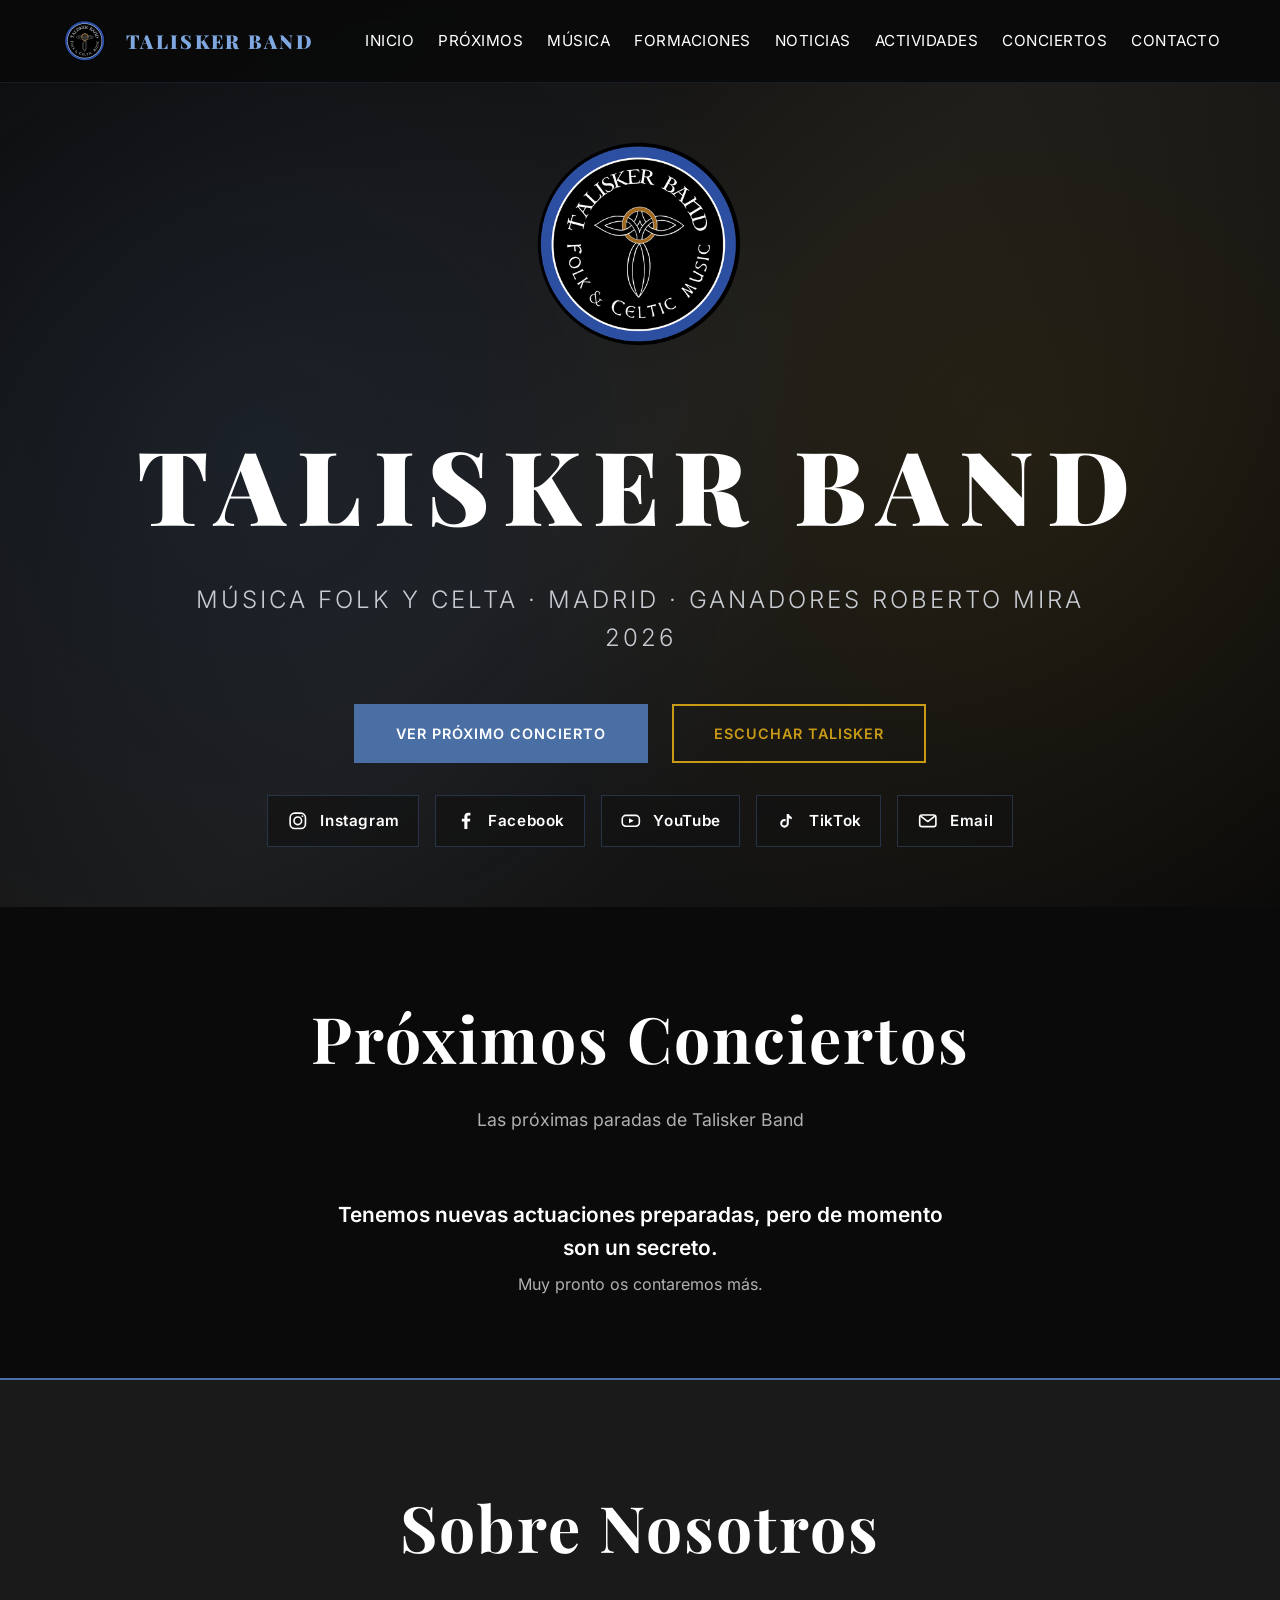
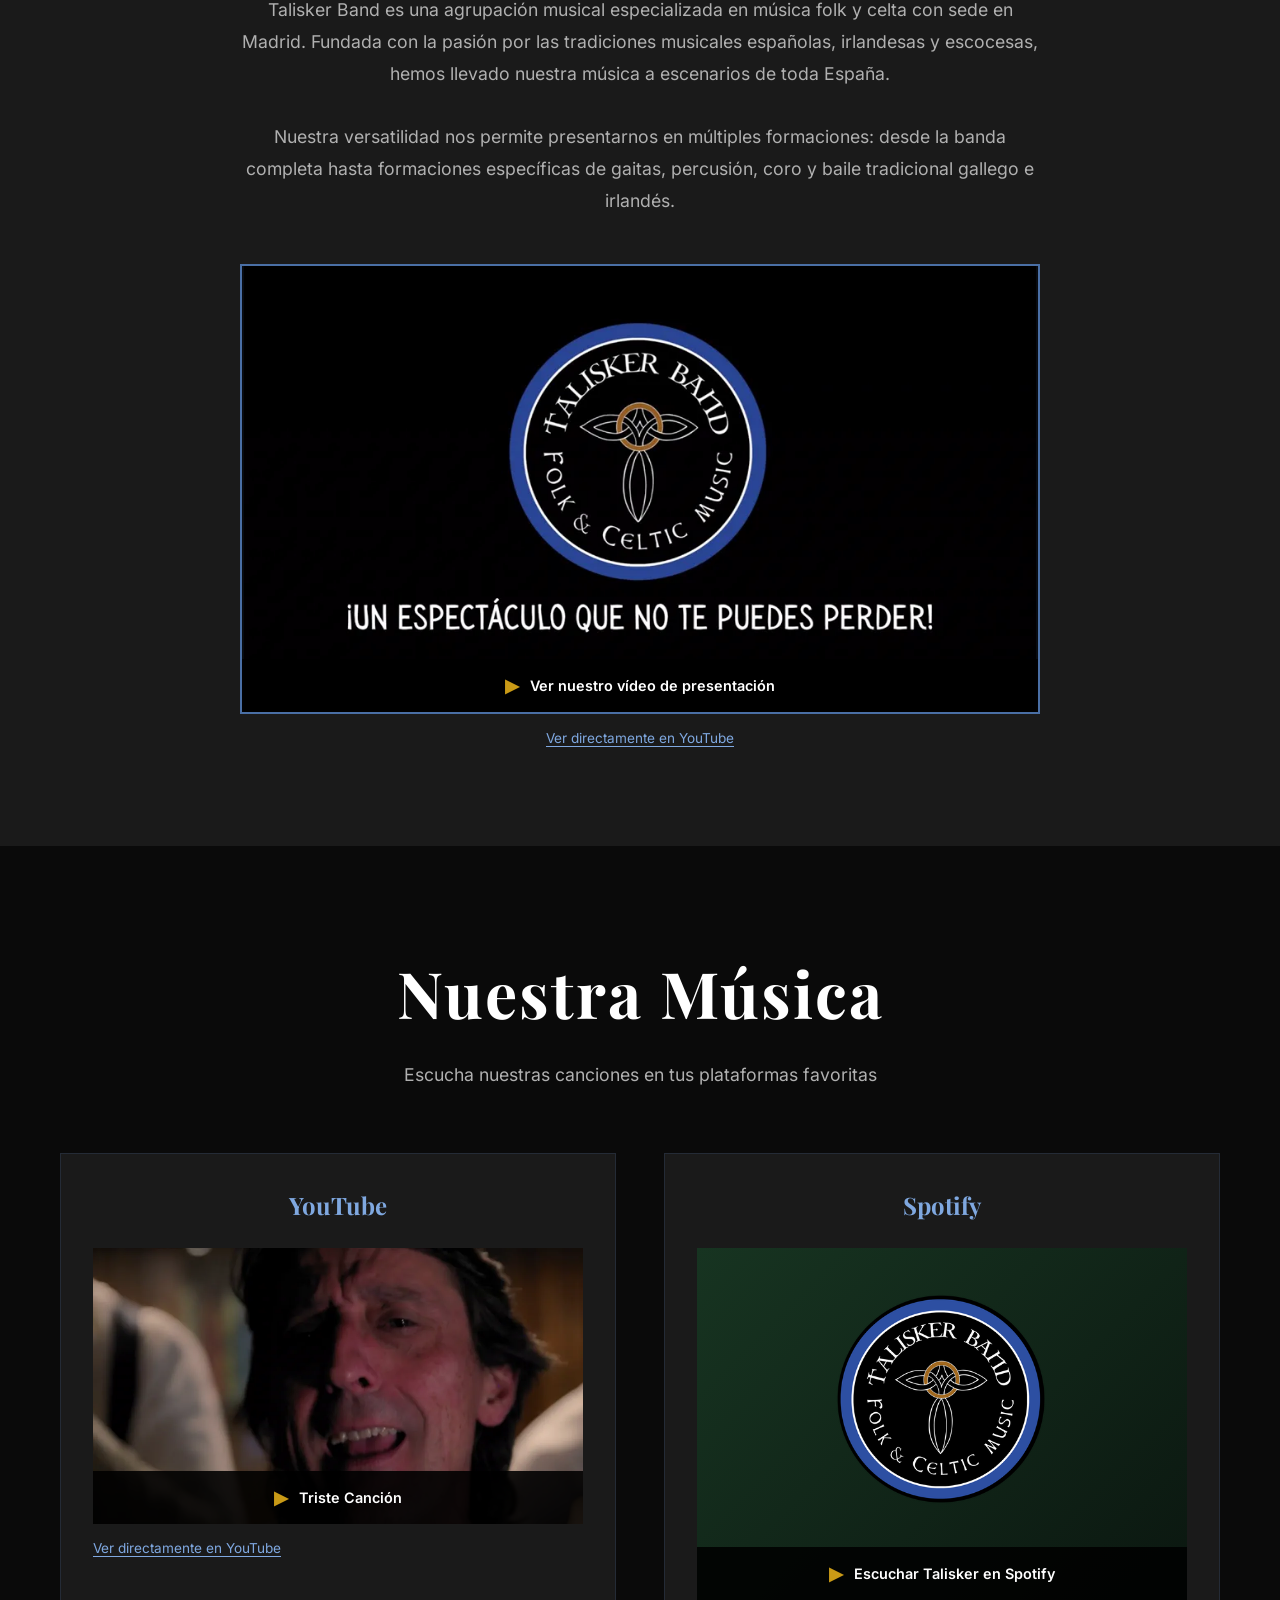
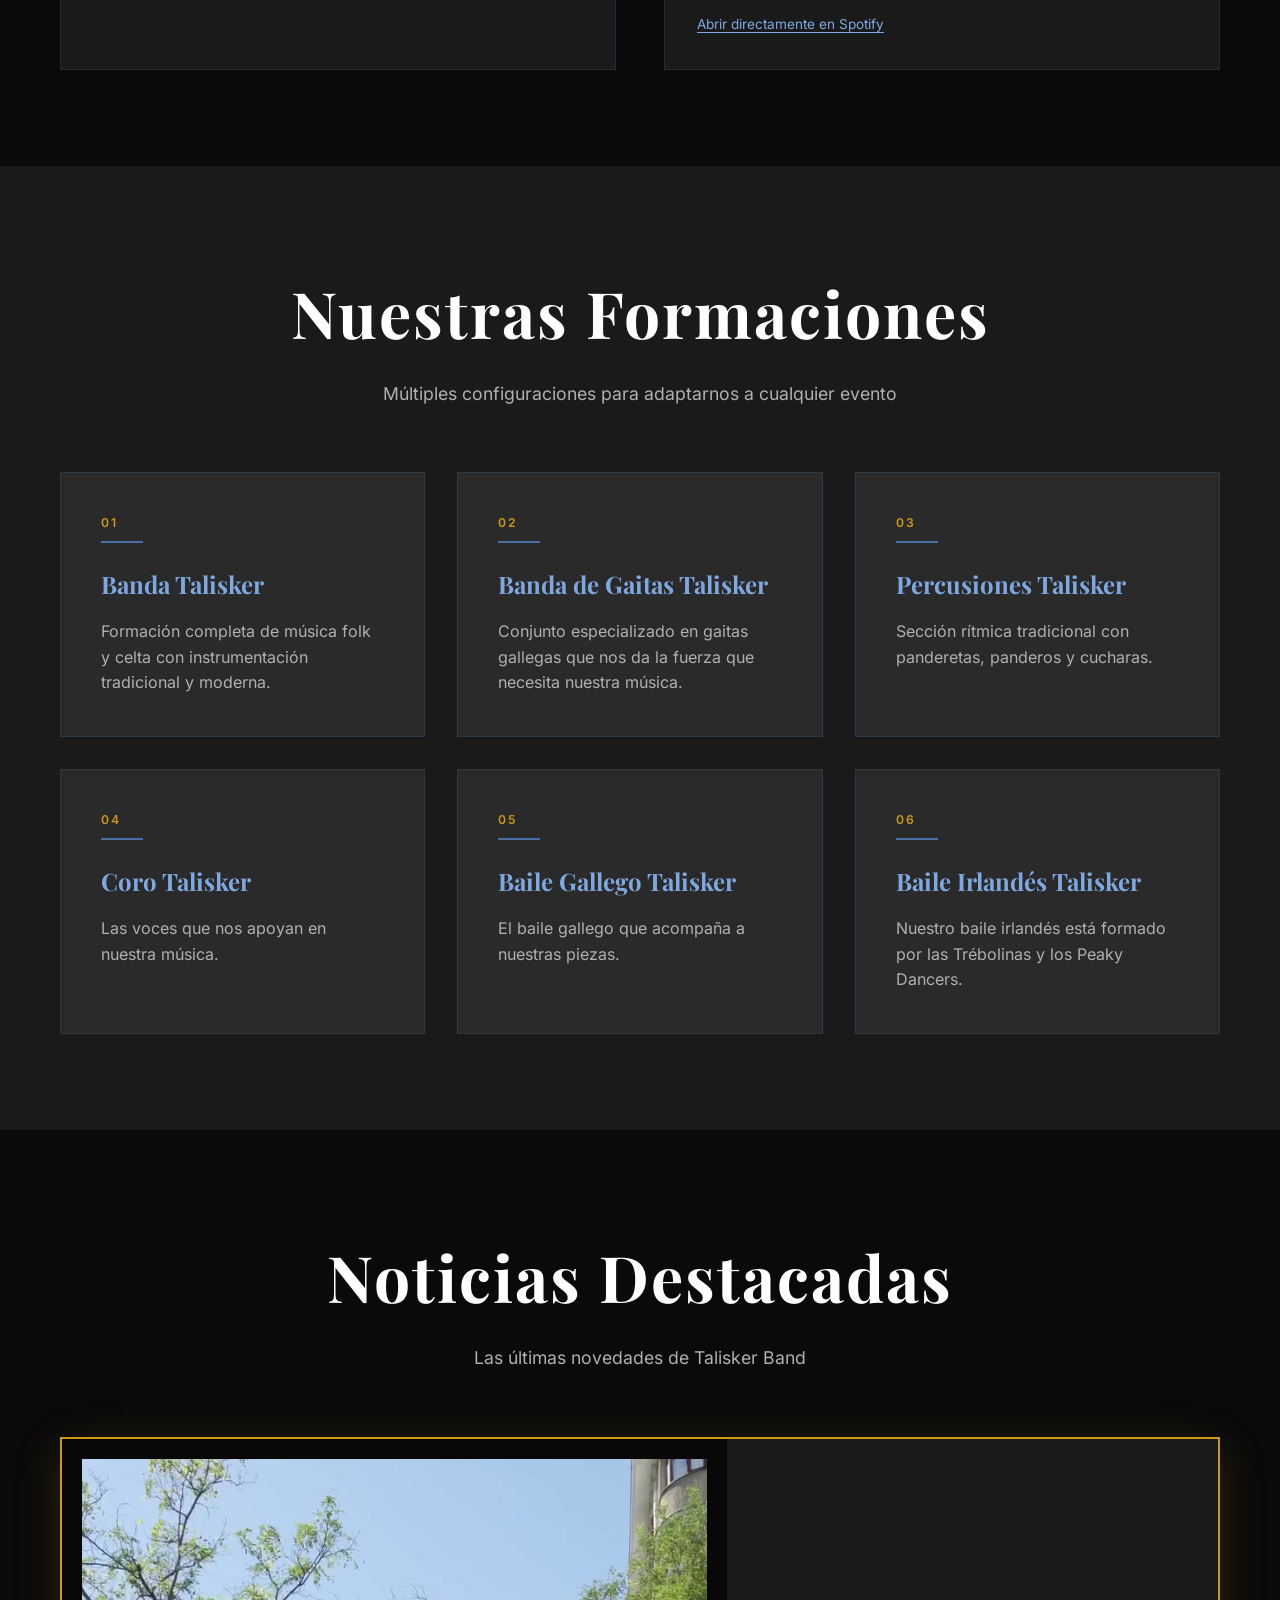
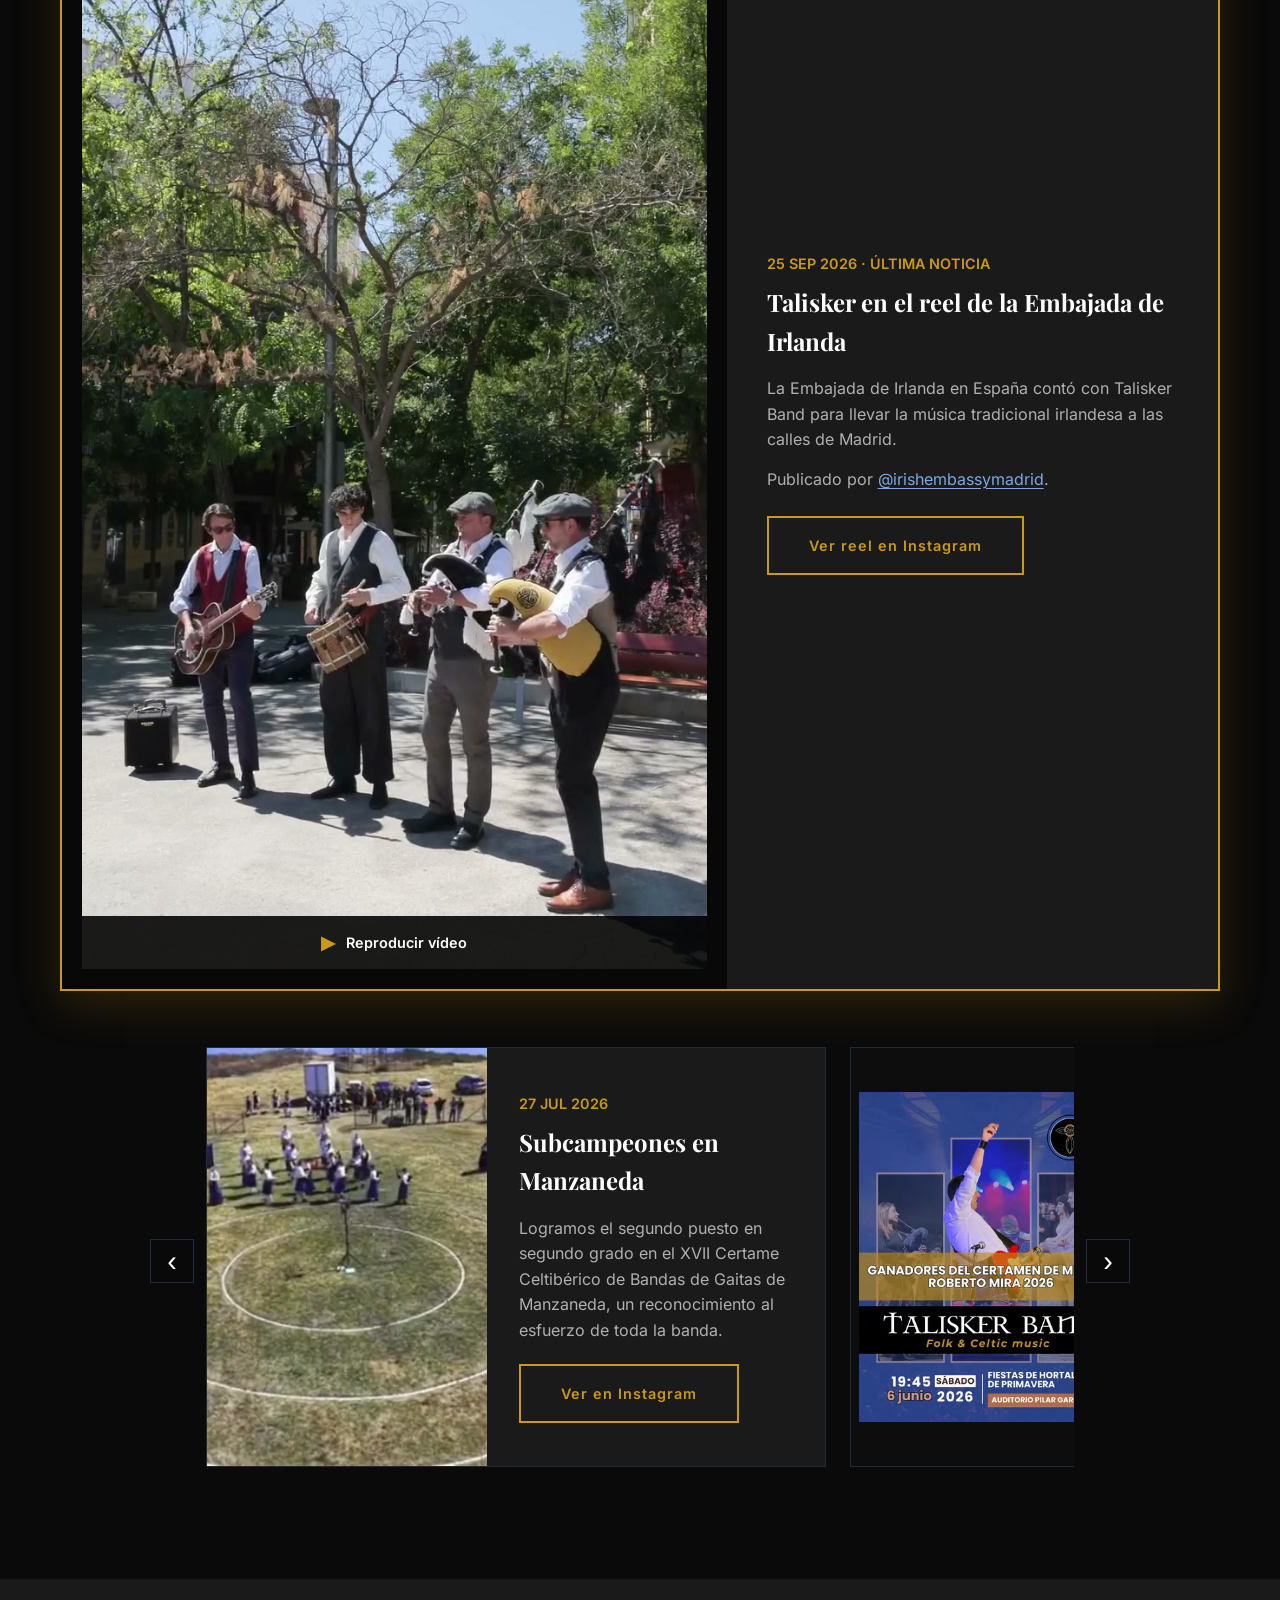
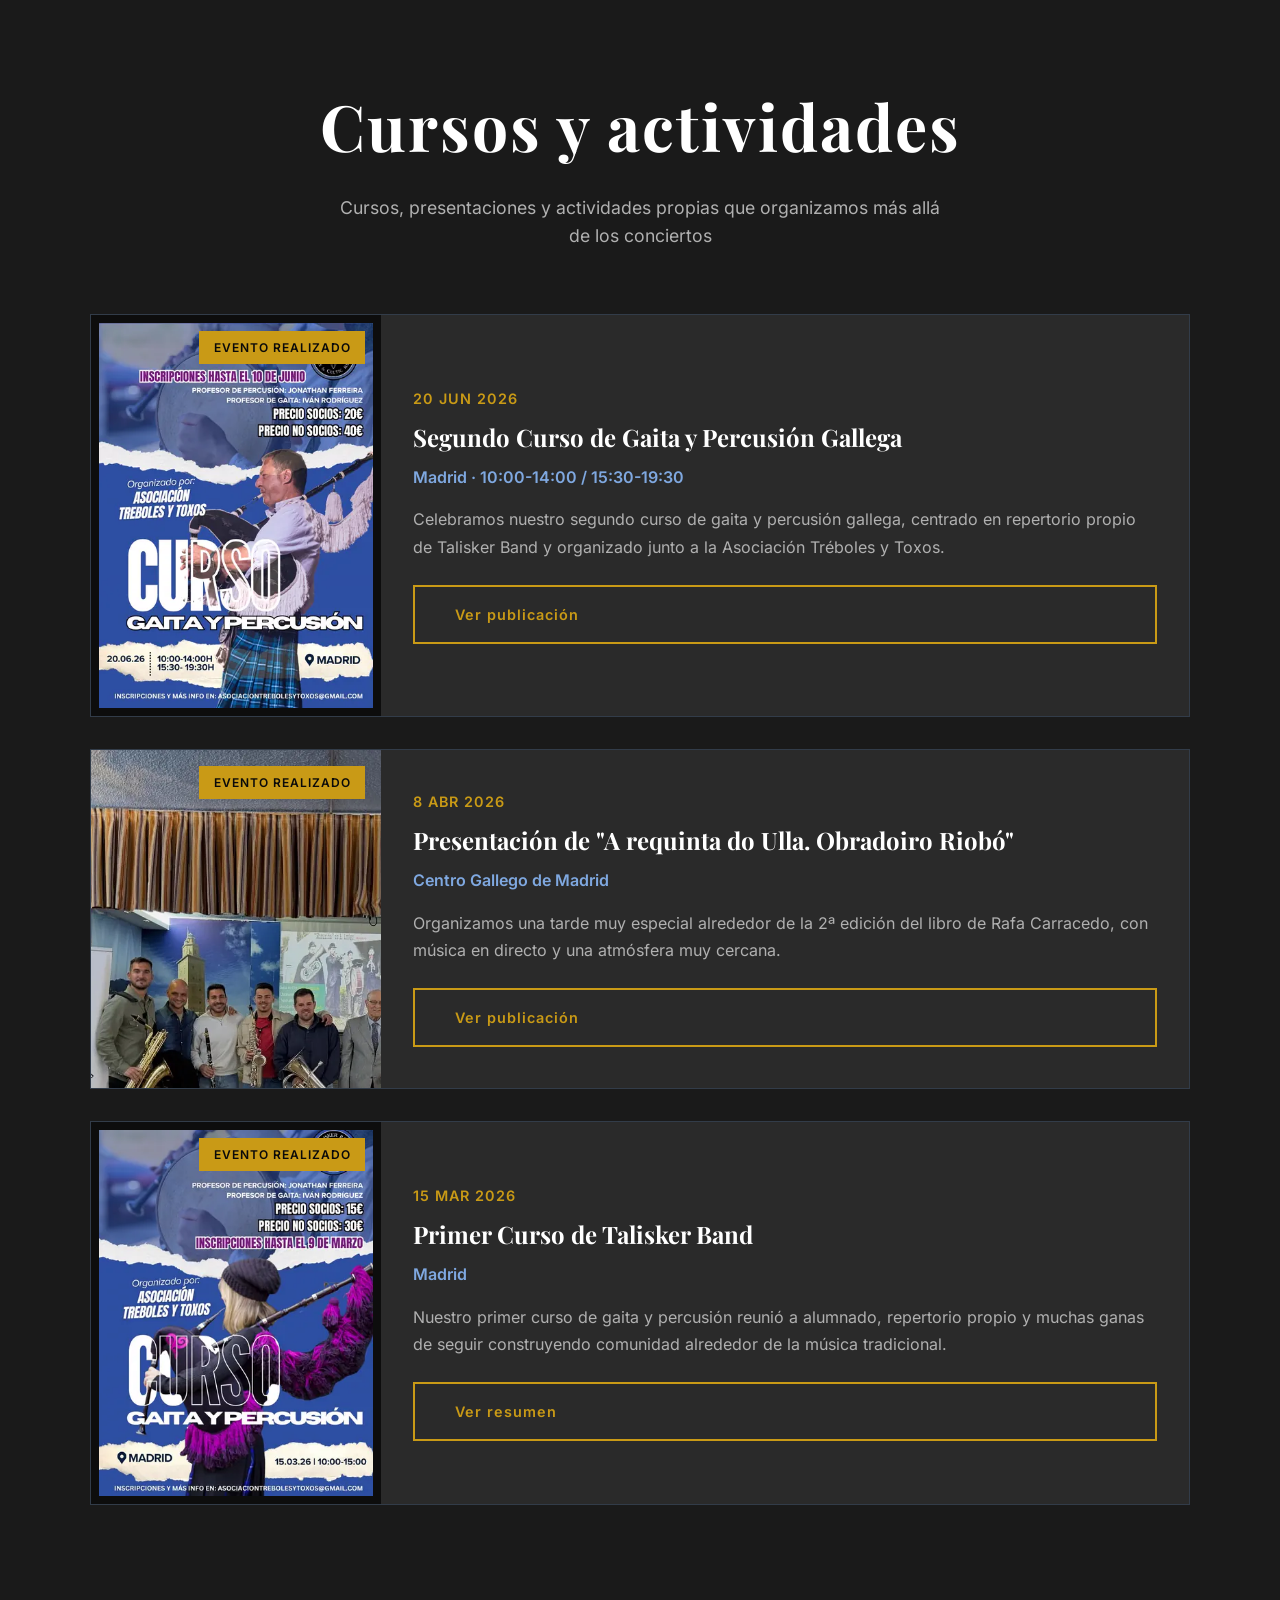
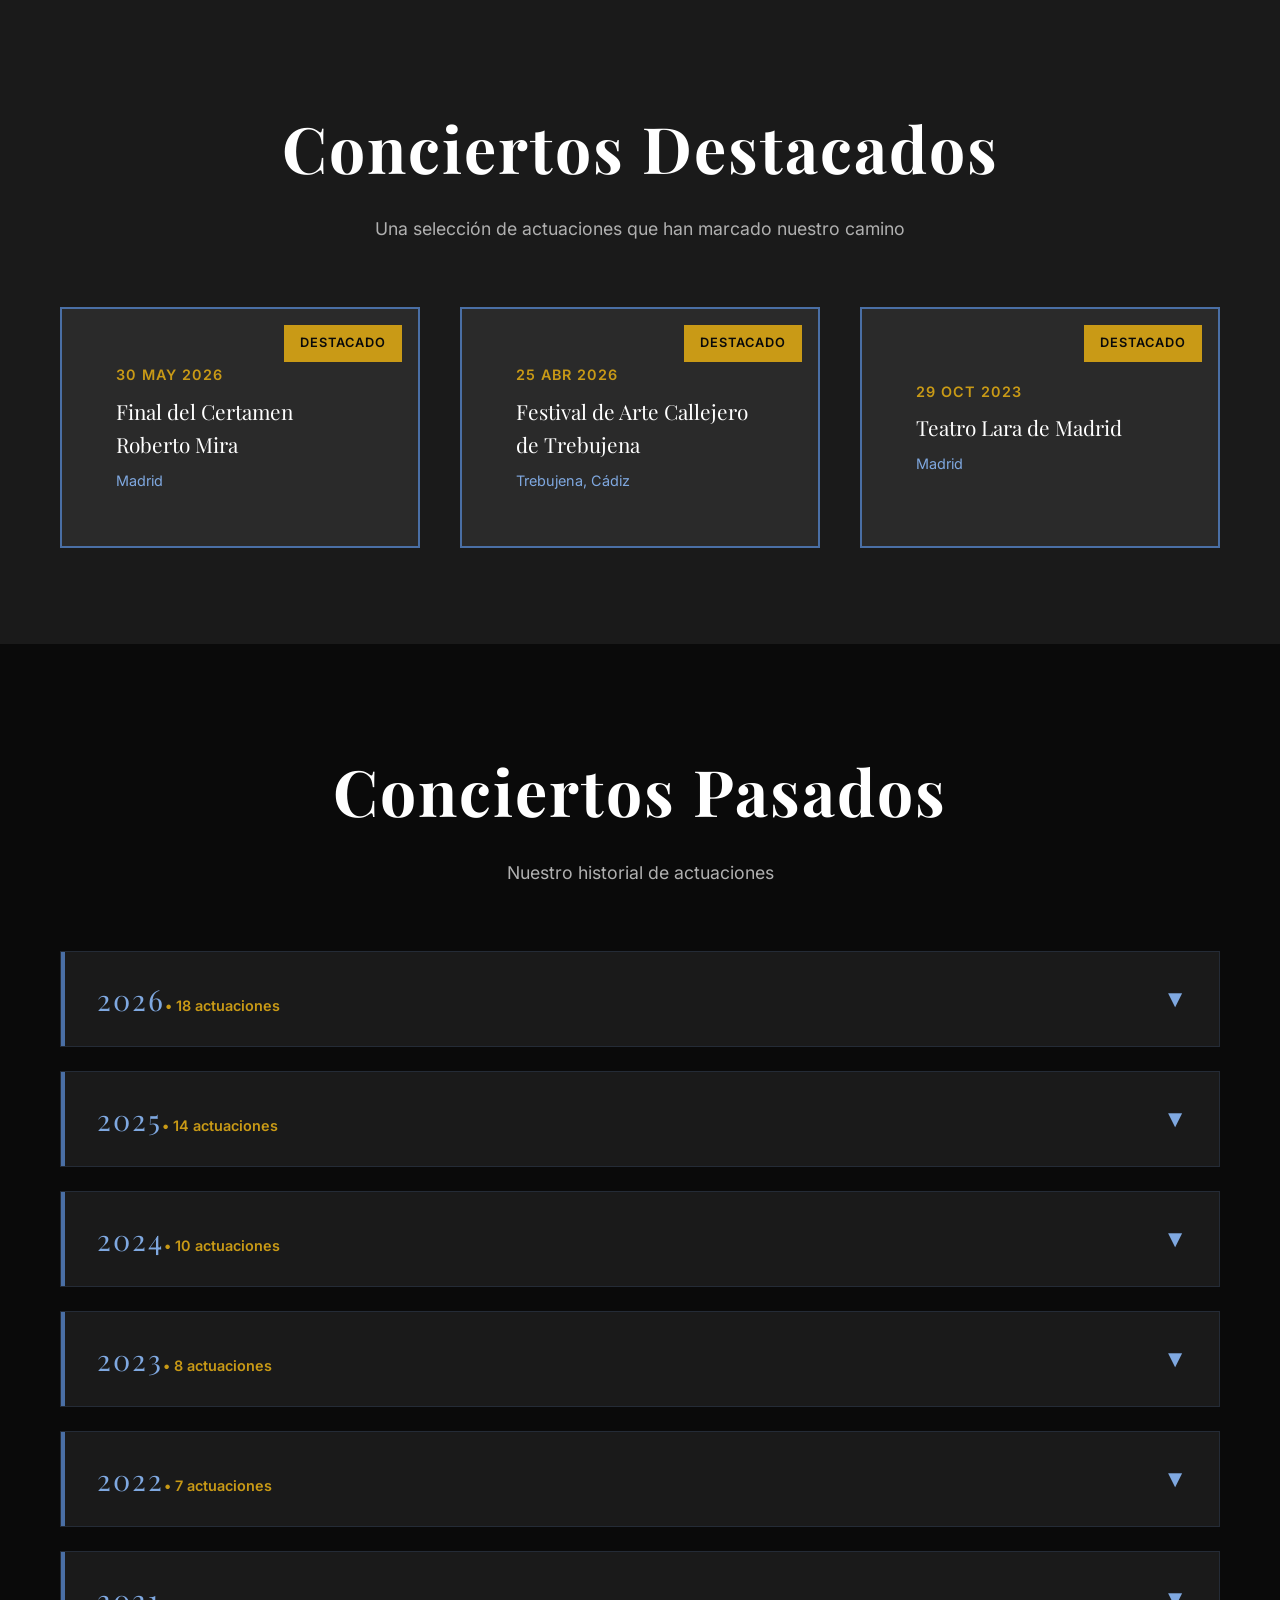
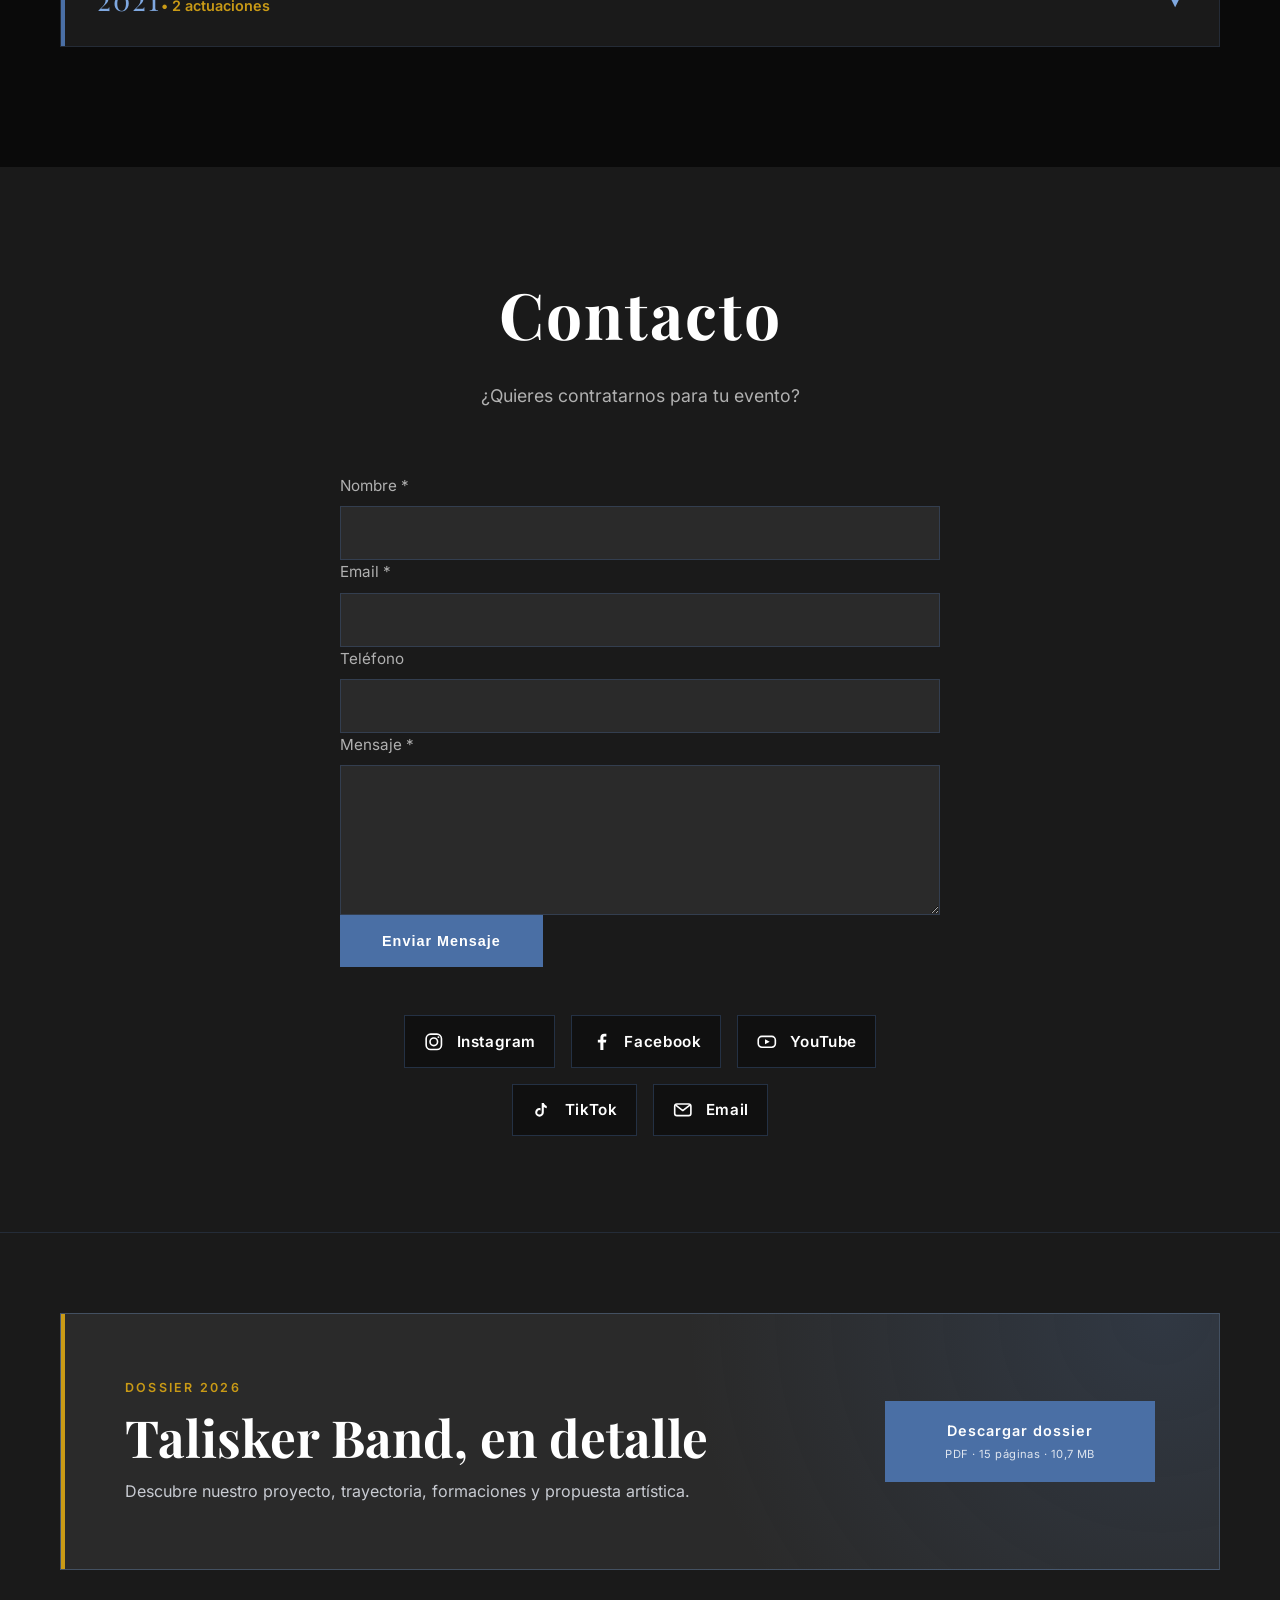
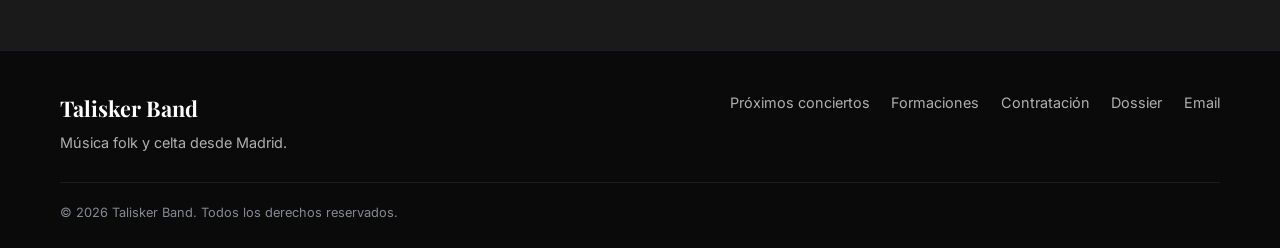
==== index.html @ b1e60a83 "Oculta el concierto pendiente de anuncio" ====
<!DOCTYPE html>
<html lang="es">
<head>
    <!-- ===== META TAGS BÁSICOS ===== -->
    <meta charset="UTF-8">
    <meta name="viewport" content="width=device-width, initial-scale=1.0">
    <!-- ===== SEO - TÍTULOS Y DESCRIPCIONES ===== -->
    <title>Talisker Band | Grupo de música folk y celta en Madrid</title>
    <meta name="description" content="Talisker Band: música folk y celta en Madrid con gaitas, percusión, coro y baile tradicional. Conciertos, festivales, eventos y cursos.">
    <meta name="author" content="Talisker Band">
    <meta name="robots" content="index, follow, max-image-preview:large, max-snippet:-1, max-video-preview:-1">
    <link rel="canonical" href="https://taliskerband.com/">
    <link rel="alternate" hreflang="es" href="https://taliskerband.com/">
    <link rel="alternate" hreflang="x-default" href="https://taliskerband.com/">
    <meta name="theme-color" content="#0a0a0a">

    <!-- ===== FAVICON ===== -->
    <link rel="icon" type="image/png" href="logo-talisker.png">
    <link rel="shortcut icon" href="logo-talisker.png">
    <link rel="apple-touch-icon" href="logo-talisker.png">
    <link rel="preload" href="logo-talisker-400.webp" as="image" type="image/webp" fetchpriority="high">
    <link rel="preload" href="recursos/fonts/playfair-display-latin.woff2" as="font" type="font/woff2" crossorigin>

    <!-- ===== META TAGS PARA REDES SOCIALES (Open Graph) ===== -->
    <meta property="og:title" content="Talisker Band | Grupo de música folk y celta en Madrid">
    <meta property="og:description" content="Música folk y celta desde Madrid: conciertos, festivales, gaitas, percusión, coro y baile tradicional.">
    <meta property="og:image" content="https://taliskerband.com/recursos/promocional/foto-promocional-talisker.jpeg">
    <meta property="og:image:secure_url" content="https://taliskerband.com/recursos/promocional/foto-promocional-talisker.jpeg">
    <meta property="og:image:type" content="image/jpeg">
    <meta property="og:image:width" content="1024">
    <meta property="og:image:height" content="677">
    <meta property="og:image:alt" content="Talisker Band, grupo de música folk y celta en Madrid">
    <meta property="og:url" content="https://taliskerband.com/">
    <meta property="og:type" content="website">
    <meta property="og:locale" content="es_ES">
    <meta property="og:site_name" content="Talisker Band">

    <!-- ===== META TAGS PARA TWITTER ===== -->
    <meta name="twitter:card" content="summary_large_image">
    <meta name="twitter:title" content="Talisker Band | Grupo de música folk y celta en Madrid">
    <meta name="twitter:description" content="Música folk y celta desde Madrid: conciertos, festivales, gaitas, percusión, coro y baile tradicional.">
    <meta name="twitter:image" content="https://taliskerband.com/recursos/promocional/foto-promocional-talisker.jpeg">
    <meta name="twitter:image:alt" content="Talisker Band, grupo de música folk y celta en Madrid">

    <!-- ===== ARCHIVO CSS ===== -->
    <link rel="stylesheet" href="styles.css">

    <!-- ===== GOOGLE ANALYTICS ===== -->
    <script>
        window.dataLayer = window.dataLayer || [];
        function gtag(){dataLayer.push(arguments);}

        function loadAnalytics() {
            if (document.querySelector('script[data-google-analytics]')) return;

            const analyticsScript = document.createElement('script');
            analyticsScript.async = true;
            analyticsScript.src = 'https://www.googletagmanager.com/gtag/js?id=G-X9YZ47SNE9';
            analyticsScript.dataset.googleAnalytics = 'true';
            analyticsScript.onload = () => {
                gtag('js', new Date());
                gtag('config', 'G-X9YZ47SNE9');
            };
            document.head.appendChild(analyticsScript);
        }

        ['pointerdown', 'keydown', 'touchstart', 'scroll'].forEach(eventName => {
            window.addEventListener(eventName, loadAnalytics, { once: true, passive: true });
        });
        window.addEventListener('load', () => setTimeout(loadAnalytics, 3500), { once: true });
    </script>
    <script type="application/ld+json">
        {
            "@context": "https://schema.org",
            "@graph": [
                {
                    "@type": "MusicGroup",
                    "@id": "https://taliskerband.com/#talisker-band",
                    "name": "Talisker Band",
                    "url": "https://taliskerband.com/",
                    "logo": "https://taliskerband.com/logo-talisker.png",
                    "image": "https://taliskerband.com/recursos/promocional/foto-promocional-talisker.jpeg",
                    "description": "Grupo de música folk y celta de Madrid con banda, gaitas gallegas, percusión, coro y baile tradicional gallego e irlandés.",
                    "foundingDate": "2021-12-16",
                    "email": "thetaliskerband@gmail.com",
                    "genre": ["Música folk", "Música celta", "Música tradicional gallega"],
                    "areaServed": {
                        "@type": "Country",
                        "name": "España"
                    },
                    "address": {
                        "@type": "PostalAddress",
                        "addressLocality": "Madrid",
                        "addressCountry": "ES"
                    },
                    "award": [
                        "Primer Premio del Certamen de Música Roberto Mira 2026",
                        "Segundo puesto en segundo grado del XVII Certame Celtibérico de Bandas de Gaitas 2026"
                    ],
                    "sameAs": [
                        "https://www.instagram.com/taliskerband_oficial",
                        "https://www.facebook.com/taliskerband.oficial",
                        "https://www.youtube.com/@thetaliskerband",
                        "https://www.tiktok.com/@taliskerband"
                    ]
                },
                {
                    "@type": "WebSite",
                    "@id": "https://taliskerband.com/#website",
                    "url": "https://taliskerband.com/",
                    "name": "Talisker Band",
                    "inLanguage": "es",
                    "publisher": {"@id": "https://taliskerband.com/#talisker-band"}
                },
                {
                    "@type": "WebPage",
                    "@id": "https://taliskerband.com/#webpage",
                    "url": "https://taliskerband.com/",
                    "name": "Talisker Band | Grupo de música folk y celta en Madrid",
                    "description": "Conciertos, festivales, eventos y cursos de Talisker Band, grupo de música folk y celta en Madrid.",
                    "inLanguage": "es",
                    "isPartOf": {"@id": "https://taliskerband.com/#website"},
                    "about": {"@id": "https://taliskerband.com/#talisker-band"}
                }
            ]
        }
    </script>
</head>
<body>
    <a class="skip-link" href="#contenido">Saltar al contenido</a>

    <!-- ===== NAVEGACIÓN ===== -->
    <nav class="navbar" aria-label="Navegación principal">
        <div class="nav-container">
            <a href="#inicio" class="logo" aria-label="Talisker Band, volver al inicio">
                <img src="logo-talisker-400.webp" alt="" class="logo-image" width="400" height="400">
                <span class="logo-text">TALISKER BAND</span>
            </a>
            <ul class="nav-menu" id="nav-menu">
                <li><a href="#inicio">INICIO</a></li>
                <li><a href="#proximos">PR&Oacute;XIMOS</a></li>
                <li><a href="#musica">M&Uacute;SICA</a></li>
                <li><a href="#componentes">FORMACIONES</a></li>
                <li><a href="#noticias">NOTICIAS</a></li>
                <li><a href="#eventos">ACTIVIDADES</a></li>
                <li><a href="#conciertos">CONCIERTOS</a></li>
                <li><a href="#contacto">CONTACTO</a></li>
            </ul>
            <button type="button" class="hamburger" aria-label="Abrir men&uacute; de navegaci&oacute;n" aria-expanded="false" aria-controls="nav-menu">
                <span></span>
                <span></span>
                <span></span>
            </button>
        </div>
    </nav>

    <main id="contenido">
    <!-- ===== HERO SECTION ===== -->
    <section class="hero" id="inicio">
        <div class="hero-overlay"></div>
        <div class="hero-content">
            <img src="logo-talisker-400.webp" alt="Emblema de Talisker Band" class="hero-logo" width="400" height="400" fetchpriority="high">
            <h1 class="hero-title">TALISKER BAND</h1>
            <p class="hero-subtitle">MÚSICA FOLK Y CELTA · MADRID · GANADORES ROBERTO MIRA 2026</p>
            <div class="hero-buttons">
                <a href="#proximos" class="btn btn-primary">VER PR&Oacute;XIMO CONCIERTO</a>
                <a href="#musica" class="btn btn-secondary">ESCUCHAR TALISKER</a>
            </div>
            <nav class="social-links social-links-hero" aria-label="Redes sociales en portada">
                <a href="https://www.instagram.com/taliskerband_oficial" target="_blank" rel="noopener noreferrer" class="social-link" aria-label="Instagram de Talisker Band">
                    <span class="social-icon" aria-hidden="true"><svg viewBox="0 0 24 24" focusable="false"><rect x="3.5" y="3.5" width="17" height="17" rx="5" fill="none" stroke="currentColor" stroke-width="1.8"></rect><circle cx="12" cy="12" r="4.2" fill="none" stroke="currentColor" stroke-width="1.8"></circle><circle cx="17.2" cy="6.8" r="1.1" fill="currentColor"></circle></svg></span>
                    <span class="social-label">Instagram</span>
                </a>
                <a href="https://www.facebook.com/taliskerband.oficial" target="_blank" rel="noopener noreferrer" class="social-link" aria-label="Facebook de Talisker Band">
                    <span class="social-icon" aria-hidden="true"><svg viewBox="0 0 24 24" focusable="false"><path d="M13.8 21V12.8H16.6L17 9.6H13.8V7.5C13.8 6.6 14.1 6 15.4 6H17.1V3.1C16.8 3.1 15.8 3 14.6 3C12.1 3 10.4 4.5 10.4 7.2V9.6H7.6V12.8H10.4V21H13.8Z" fill="currentColor"></path></svg></span>
                    <span class="social-label">Facebook</span>
                </a>
                <a href="https://www.youtube.com/@thetaliskerband" target="_blank" rel="noopener noreferrer" class="social-link" aria-label="YouTube de Talisker Band">
                    <span class="social-icon" aria-hidden="true"><svg viewBox="0 0 24 24" focusable="false"><rect x="2.5" y="6" width="19" height="12" rx="4" fill="none" stroke="currentColor" stroke-width="1.8"></rect><path d="M10 9.25L15.25 12L10 14.75V9.25Z" fill="currentColor"></path></svg></span>
                    <span class="social-label">YouTube</span>
                </a>
                <a href="https://www.tiktok.com/@taliskerband" target="_blank" rel="noopener noreferrer" class="social-link" aria-label="TikTok de Talisker Band">
                    <span class="social-icon" aria-hidden="true"><svg viewBox="0 0 24 24" focusable="false"><path d="M14.25 4.5C14.78 6.03 15.95 7.22 17.5 7.75V10.3C16.2 10.18 15.06 9.72 14.25 8.98V14.8A4.8 4.8 0 1 1 9.45 10c.4 0 .77.05 1.13.14v2.53a2.46 2.46 0 1 0 1.33 2.13V4.5h2.34Z" fill="currentColor"></path></svg></span>
                    <span class="social-label">TikTok</span>
                </a>
                <a href="mailto:thetaliskerband@gmail.com" class="social-link" aria-label="Escribir a Talisker Band por email">
                    <span class="social-icon" aria-hidden="true"><svg viewBox="0 0 24 24" focusable="false"><rect x="3" y="5.5" width="18" height="13" rx="2.5" fill="none" stroke="currentColor" stroke-width="1.8"></rect><path d="M4.5 7L12 12.8L19.5 7" fill="none" stroke="currentColor" stroke-width="1.8" stroke-linecap="round" stroke-linejoin="round"></path></svg></span>
                    <span class="social-label">Email</span>
                </a>
            </nav>
        </div>
    </section>

<!-- ===== PRÓXIMOS CONCIERTOS ===== -->
<section class="upcoming-concerts" id="proximos">
    <div class="container">
        <h2 class="section-title">Pr&oacute;ximos Conciertos</h2>
        <p class="section-subtitle">Las pr&oacute;ximas paradas de Talisker Band</p>

        <!-- INICIO PROXIMOS GENERADOS -->
        <div class="upcoming-secret">
            <p>Tenemos nuevas actuaciones preparadas, pero de momento son un secreto.</p>
            <p>Muy pronto os contaremos más.</p>
        </div>
        <!-- FIN PROXIMOS GENERADOS -->
    </div>
</section>
    <!-- ===== MODAL PARA CARTELES DE PRÓXIMOS CONCIERTOS ===== -->
<div id="posterModal" class="modal" role="dialog" aria-modal="true" aria-labelledby="posterTitle" aria-hidden="true" inert>
    <div class="modal-content poster-modal-content">
        <button type="button" class="modal-close" data-close-poster-modal aria-label="Cerrar cartel">×</button>
        <img id="posterImage" class="poster-modal-image" src="[data-uri]" alt="">
        <div class="modal-body">
            <h2 class="modal-title" id="posterTitle">Cartel</h2>
        </div>
    </div>
</div>

    <!-- ===== SOBRE NOSOTROS ===== -->
    <section class="about" id="sobre-nosotros">
    <div class="container">
        <h2 class="section-title">Sobre Nosotros</h2>
        <div class="about-content">
            <p class="about-text">
                Talisker Band es una agrupación musical especializada en música folk y celta con sede en Madrid.
                Fundada con la pasión por las tradiciones musicales españolas, irlandesas y escocesas,
                hemos llevado nuestra música a escenarios de toda España.
            </p>
            <p class="about-text">
                Nuestra versatilidad nos permite presentarnos en múltiples formaciones: desde la banda completa
                hasta formaciones específicas de gaitas, percusión, coro y baile tradicional gallego e irlandés.
            </p>

            <!-- VIDEO DE YOUTUBE -->
            <div class="about-video">
                <div class="media-player media-player-video">
                    <a class="media-preview" href="https://www.youtube.com/watch?v=cbRZrQTEeoc"
                       data-embed-src="https://www.youtube.com/embed/cbRZrQTEeoc?autoplay=1"
                       data-embed-title="Talisker Band | Vídeo - Portfolio | Mucho más que un grupo celta"
                       aria-label="Ver nuestro vídeo de presentación de Talisker Band">
                        <img src="recursos/miniaturas/video-presentacion-talisker.webp" alt="" loading="lazy" decoding="async" width="960" height="540">
                        <span class="media-preview-caption"><span class="media-play-mark" aria-hidden="true">▶</span> Ver nuestro vídeo de presentación</span>
                    </a>
                </div>
                <a class="media-external-link" href="https://www.youtube.com/watch?v=cbRZrQTEeoc" target="_blank" rel="noopener noreferrer">Ver directamente en YouTube</a>
            </div>

        </div>
    </div>
</section>

    <!-- ===== NUESTRA MÚSICA ===== -->
    <section class="music" id="musica">
        <div class="container">
            <h2 class="section-title">Nuestra Música</h2>
            <p class="section-subtitle">Escucha nuestras canciones en tus plataformas favoritas</p>
            <div class="music-players">
                <!-- YOUTUBE -->
                <div class="player-container">
                    <h3 class="player-title">YouTube</h3>
                    <div class="media-player media-player-video">
                        <a class="media-preview" href="https://www.youtube.com/watch?v=C3h9nklArWw"
                           data-embed-src="https://www.youtube.com/embed/C3h9nklArWw?autoplay=1"
                           data-embed-title="Triste Canción · Talisker Band en YouTube"
                           aria-label="Reproducir Triste Canción de Talisker Band">
                            <img src="recursos/miniaturas/videoclip-triste-cancion.webp" alt="" loading="lazy" decoding="async" width="960" height="540">
                            <span class="media-preview-caption"><span class="media-play-mark" aria-hidden="true">▶</span> Triste Canción</span>
                        </a>
                    </div>
                    <a class="media-external-link" href="https://www.youtube.com/watch?v=C3h9nklArWw" target="_blank" rel="noopener noreferrer">Ver directamente en YouTube</a>
                </div>
                <!-- SPOTIFY -->
                <div class="player-container">
                    <h3 class="player-title">Spotify</h3>
                    <div class="media-player media-player-spotify">
                        <a class="media-preview" href="https://open.spotify.com/track/3uLaeSkc2ig7U291GPZXZK"
                           data-embed-src="https://open.spotify.com/embed/track/3uLaeSkc2ig7U291GPZXZK"
                           data-embed-title="Talisker Band en Spotify"
                           aria-label="Escuchar Talisker en Spotify: abrir el reproductor">
                            <img src="logo-talisker-400.webp" alt="" loading="lazy" decoding="async" width="400" height="400">
                            <span class="media-preview-caption"><span class="media-play-mark" aria-hidden="true">▶</span> Escuchar Talisker en Spotify</span>
                        </a>
                    </div>
                    <a class="media-external-link" href="https://open.spotify.com/track/3uLaeSkc2ig7U291GPZXZK" target="_blank" rel="noopener noreferrer">Abrir directamente en Spotify</a>
                </div>
            </div>
        </div>
    </section>

    <!-- ===== FORMACIONES ===== -->
    <section class="components" id="componentes">
        <div class="container">
            <h2 class="section-title">Nuestras Formaciones</h2>
            <p class="section-subtitle">Múltiples configuraciones para adaptarnos a cualquier evento</p>
            <div class="components-grid">
                <div class="component-card">
                    <div class="component-number" aria-hidden="true">01</div>
                    <h3 class="component-title">Banda Talisker</h3>
                    <p class="component-description">
                        Formación completa de música folk y celta con instrumentación tradicional y moderna.
                    </p>
                </div>
                <div class="component-card">
                    <div class="component-number" aria-hidden="true">02</div>
                    <h3 class="component-title">Banda de Gaitas Talisker</h3>
                    <p class="component-description">
                        Conjunto especializado en gaitas gallegas que nos da la fuerza que necesita nuestra música.
                    </p>
                </div>
                <div class="component-card">
                    <div class="component-number" aria-hidden="true">03</div>
                    <h3 class="component-title">Percusiones Talisker</h3>
                    <p class="component-description">
                        Sección rítmica tradicional con panderetas, panderos y cucharas.
                    </p>
                </div>
                <div class="component-card">
                    <div class="component-number" aria-hidden="true">04</div>
                    <h3 class="component-title">Coro Talisker</h3>
                    <p class="component-description">
                        Las voces que nos apoyan en nuestra música.
                    </p>
                </div>
                <div class="component-card">
                    <div class="component-number" aria-hidden="true">05</div>
                    <h3 class="component-title">Baile Gallego Talisker</h3>
                    <p class="component-description">
                        El baile gallego que acompaña a nuestras piezas.
                    </p>
                </div>
                <div class="component-card">
                    <div class="component-number" aria-hidden="true">06</div>
                    <h3 class="component-title">Baile Irlandés Talisker</h3>
                    <p class="component-description">
                        Nuestro baile irlandés está formado por las Trébolinas y los Peaky Dancers.
                    </p>
                </div>
            </div>
        </div>
    </section>

    <!-- ===== NOTICIAS DESTACADAS ===== -->
    <section class="news" id="noticias">
        <div class="container">
            <h2 class="section-title">Noticias Destacadas</h2>
            <p class="section-subtitle">Las últimas novedades de Talisker Band</p>
            <article class="news-featured" id="noticia-embajada-irlanda">
                <div class="news-featured-media">
                    <div class="media-player media-player-instagram">
                        <a class="media-preview" href="https://www.instagram.com/irishembassymadrid/reel/DdtHatzy6yd/"
                           data-embed-src="https://www.instagram.com/reel/DdtHatzy6yd/embed/captioned/"
                           data-embed-title="Talisker Band en un reel de la Embajada de Irlanda en España"
                           aria-label="Reproducir vídeo de Talisker Band publicado por la Embajada de Irlanda">
                            <img src="recursos/conciertos/2026-09-15-embajada-irlanda.jpg" alt="" loading="lazy" decoding="async" width="720" height="1280">
                            <span class="media-preview-caption"><span class="media-play-mark" aria-hidden="true">▶</span> Reproducir vídeo</span>
                        </a>
                    </div>
                </div>
                <div class="news-featured-content">
                    <div class="news-date">25 SEP 2026 · ÚLTIMA NOTICIA</div>
                    <h3 class="news-title">Talisker en el reel de la Embajada de Irlanda</h3>
                    <p class="news-description">
                        La Embajada de Irlanda en España contó con Talisker Band para llevar la música tradicional irlandesa a las calles de Madrid.
                    </p>
                    <p class="news-description news-instagram-account">
                        Publicado por <a href="https://www.instagram.com/irishembassymadrid/" target="_blank" rel="noopener noreferrer">@irishembassymadrid</a>.
                    </p>
                    <a href="https://www.instagram.com/irishembassymadrid/reel/DdtHatzy6yd/" target="_blank" rel="noopener noreferrer" class="btn btn-secondary news-featured-button">Ver reel en Instagram</a>
                </div>
            </article>
            <div class="carousel" data-carousel>
                <button class="carousel-button carousel-button-prev" type="button" aria-label="Ver noticias anteriores">‹</button>
                <div class="carousel-viewport">
                    <div class="news-grid carousel-track">
                        <div class="news-card">
                            <img src="recursos/miniaturas/2026-manzaneda-subcampeones.webp" alt="Talisker Band actuando en el Certame Celtibérico de Manzaneda" class="news-image" loading="lazy" decoding="async">
                            <div class="news-content">
                                <div class="news-date">27 JUL 2026</div>
                                <h3 class="news-title">Subcampeones en Manzaneda</h3>
                                <p class="news-description">
                                    Logramos el segundo puesto en segundo grado en el XVII Certame Celtibérico de Bandas de Gaitas de Manzaneda, un reconocimiento al esfuerzo de toda la banda.
                                </p>
                                <a href="https://www.instagram.com/reel/DbTX4CTN-y3/" target="_blank" rel="noopener noreferrer" class="btn btn-secondary news-card-button">Ver en Instagram</a>
                            </div>
                        </div>

                        <div class="news-card">
                            <button type="button" class="poster-trigger" data-poster-src="recursos/proximos/2026-06-06-fiestas-hortaleza-cartel.jpg" data-poster-title="Primer Premio en el Certamen Roberto Mira" aria-label="Ampliar el cartel del Certamen Roberto Mira">
                                <img src="recursos/miniaturas/2026-06-06-fiestas-hortaleza.webp" alt="Cartel de Talisker Band como ganadores del Certamen Roberto Mira 2026" class="news-image poster-contain" loading="lazy" decoding="async">
                            </button>
                            <div class="news-content">
                                <div class="news-date">2 JUN 2026</div>
                                <h3 class="news-title">Primer Premio en el Certamen Roberto Mira</h3>
                                <p class="news-description">
                                    Ganamos el primer premio del Certamen de Música Roberto Mira en las Fiestas de Hortaleza y volvimos al escenario como banda ganadora.
                                </p>
                            </div>
                        </div>

                        <div class="news-card">
                            <button type="button" class="poster-trigger" data-poster-src="recursos/eventos/2026-06-20-segundo-curso-cartel.jpg" data-poster-title="Segundo Curso de Gaita y Percusión Gallega" aria-label="Ampliar el cartel del segundo curso de Talisker Band">
                                <img src="recursos/miniaturas/2026-06-20-segundo-curso.webp" alt="Cartel del segundo curso de Talisker Band" class="news-image poster-contain" loading="lazy" decoding="async">
                            </button>
                            <div class="news-content">
                                <div class="news-date">2 MAY 2026</div>
                                <h3 class="news-title">Lanzamos nuestro segundo curso</h3>
                                <p class="news-description">
                                    Abrimos inscripciones para una nueva jornada formativa de gaita y percusión gallega en Madrid, organizada junto a la Asociación Tréboles y Toxos.
                                </p>
                            </div>
                        </div>

                        <div class="news-card">
                            <img src="recursos/miniaturas/2026-presentacion-riobo.webp" alt="Presentación del libro A requinta do Ulla. Obradoiro Riobó" class="news-image" loading="lazy" decoding="async">
                            <div class="news-content">
                                <div class="news-date">9 ABR 2026</div>
                                <h3 class="news-title">Presentación de "A requinta do Ulla. Obradoiro Riobó"</h3>
                                <p class="news-description">
                                    Organizamos una jornada muy especial junto al Centro Gallego de Madrid para presentar la 2ª edición del libro de Rafa Carracedo, con música en directo y gran ambiente.
                                </p>
                            </div>
                        </div>

                        <div class="news-card">
                            <img src="recursos/miniaturas/noticia-1.webp" alt="Portada del videoclip Triste Canción" class="news-image" loading="lazy" decoding="async">
                            <div class="news-content">
                                <div class="news-date">19 DIC 2025</div>
                                <h3 class="news-title">Nuevo Videoclip - Triste Canción</h3>
                                <p class="news-description">
                                    Estamos emocionados de anunciar que hemos sacado nuestro segundo videoclip, Triste Canción. Ya disponible en YouTube.
                                </p>
                            </div>
                        </div>

                        <div class="news-card">
                            <img src="recursos/miniaturas/noticia-2.webp" alt="Aniversario de Talisker Band" class="news-image" loading="lazy" decoding="async">
                            <div class="news-content">
                                <div class="news-date">16 DIC 2025</div>
                                <h3 class="news-title">4 Años de Talisker, ¡a por el quinto!</h3>
                                <p class="news-description">
                                    Empezamos nuestras andadas un 16 de diciembre de 2021, y desde ese día la música no ha hecho más que crecer. Gracias a quienes estáis dentro y fuera del escenario.
                                </p>
                            </div>
                        </div>
                    </div>
                </div>
                <button class="carousel-button carousel-button-next" type="button" aria-label="Ver noticias siguientes">›</button>
            </div>
        </div>
    </section>

    <!-- ===== CURSOS Y ACTIVIDADES ===== -->
    <section class="events" id="eventos">
        <div class="container">
            <h2 class="section-title">Cursos y actividades</h2>
            <p class="section-subtitle">Cursos, presentaciones y actividades propias que organizamos más allá de los conciertos</p>
            <div class="events-grid">
                <article class="event-card">
                    <div class="event-media">
                        <button type="button" class="poster-trigger" data-poster-src="recursos/eventos/2026-06-20-segundo-curso-cartel.jpg" data-poster-title="Segundo Curso de Gaita y Percusión Gallega" aria-label="Ampliar el cartel del segundo curso de Talisker Band">
                            <img src="recursos/miniaturas/2026-06-20-segundo-curso.webp" alt="Cartel del segundo curso de Talisker Band" class="event-image poster-contain" loading="lazy" decoding="async">
                        </button>
                        <span class="event-status">EVENTO REALIZADO</span>
                    </div>
                    <div class="event-content">
                        <time class="event-date" datetime="2026-06-20">20 JUN 2026</time>
                        <h3 class="event-title">Segundo Curso de Gaita y Percusión Gallega</h3>
                        <p class="event-location">Madrid · 10:00-14:00 / 15:30-19:30</p>
                        <p class="event-description">
                            Celebramos nuestro segundo curso de gaita y percusión gallega, centrado en repertorio propio de Talisker Band y organizado junto a la Asociación Tréboles y Toxos.
                        </p>
                        <a href="https://www.instagram.com/p/DX2LAM6ALWl/" target="_blank" rel="noopener noreferrer" class="btn btn-secondary event-link">Ver publicación</a>
                    </div>
                </article>

                <article class="event-card">
                    <div class="event-media">
                        <img src="recursos/miniaturas/2026-presentacion-riobo.webp" alt="Presentación del libro A requinta do Ulla. Obradoiro Riobó" class="event-image" loading="lazy" decoding="async">
                        <span class="event-status">EVENTO REALIZADO</span>
                    </div>
                    <div class="event-content">
                        <time class="event-date" datetime="2026-04-08">8 ABR 2026</time>
                        <h3 class="event-title">Presentación de "A requinta do Ulla. Obradoiro Riobó"</h3>
                        <p class="event-location">Centro Gallego de Madrid</p>
                        <p class="event-description">
                            Organizamos una tarde muy especial alrededor de la 2ª edición del libro de Rafa Carracedo, con música en directo y una atmósfera muy cercana.
                        </p>
                        <a href="https://www.instagram.com/p/DW7T9hwDGh8/" target="_blank" rel="noopener noreferrer" class="btn btn-secondary event-link">Ver publicación</a>
                    </div>
                </article>

                <article class="event-card">
                    <div class="event-media">
                        <button type="button" class="poster-trigger" data-poster-src="recursos/eventos/2026-03-15-primer-curso.jpg" data-poster-title="Primer Curso de Talisker Band" aria-label="Ampliar el cartel del primer curso de Talisker Band">
                            <img src="recursos/miniaturas/2026-03-15-primer-curso.webp" alt="Cartel del primer curso de Talisker Band" class="event-image poster-contain" loading="lazy" decoding="async">
                        </button>
                        <span class="event-status">EVENTO REALIZADO</span>
                    </div>
                    <div class="event-content">
                        <time class="event-date" datetime="2026-03-15">15 MAR 2026</time>
                        <h3 class="event-title">Primer Curso de Talisker Band</h3>
                        <p class="event-location">Madrid</p>
                        <p class="event-description">
                            Nuestro primer curso de gaita y percusión reunió a alumnado, repertorio propio y muchas ganas de seguir construyendo comunidad alrededor de la música tradicional.
                        </p>
                        <a href="https://www.instagram.com/p/DV9ZuUUgC6P/" target="_blank" rel="noopener noreferrer" class="btn btn-secondary event-link">Ver resumen</a>
                    </div>
                </article>
            </div>
        </div>
    </section>

    <!-- ===== CONCIERTOS DESTACADOS =====
         Estos conciertos se abren con el modal al hacer clic
    -->
    <section class="featured-concerts" id="destacados">
        <div class="container">
            <h2 class="section-title">Conciertos Destacados</h2>
            <p class="section-subtitle">Una selección de actuaciones que han marcado nuestro camino</p>
            <div class="featured-grid">
                <button type="button" class="featured-card" data-concert-target="concerts-2026" data-concert-title="Final del Certamen Roberto Mira">
                    <span class="featured-badge">DESTACADO</span>
                    <span class="past-show-content">
                        <span class="past-show-date">30 MAY 2026</span>
                        <span class="past-show-title">Final del Certamen Roberto Mira</span>
                        <span class="past-show-venue">Madrid</span>
                    </span>
                </button>
                <button type="button" class="featured-card" data-concert-target="concerts-2026" data-concert-title="Festival de Arte Callejero de Trebujena">
                    <span class="featured-badge">DESTACADO</span>
                    <span class="past-show-content">
                        <span class="past-show-date">25 ABR 2026</span>
                        <span class="past-show-title">Festival de Arte Callejero de Trebujena</span>
                        <span class="past-show-venue">Trebujena, Cádiz</span>
                    </span>
                </button>
                <button type="button" class="featured-card" data-concert-target="concerts-2023" data-concert-title="Teatro Lara de Madrid">
                    <span class="featured-badge">DESTACADO</span>
                    <span class="past-show-content">
                        <span class="past-show-date">29 OCT 2023</span>
                        <span class="past-show-title">Teatro Lara de Madrid</span>
                        <span class="past-show-venue">Madrid</span>
                    </span>
                </button>
            </div>
        </div>
    </section>

    <!-- ===== CONCIERTOS PASADOS (POR AÑOS) =====
         Los conciertos están en el archivo script.js
         Las fotos deben estar en la carpeta recursos/conciertos/
    -->
    <section class="past-shows" id="conciertos">
        <div class="container">
            <h2 class="section-title">Conciertos Pasados</h2>
            <p class="section-subtitle">Nuestro historial de actuaciones</p>

            <!-- 2026 -->
            <div class="year-accordion">
                <button type="button" class="year-header" id="year-toggle-2026" data-year-toggle aria-expanded="false" aria-controls="year-panel-2026">
                    <span class="year-label">
                        <span class="year-title">2026</span>
                        <span class="year-count" data-year-count> • 18 actuaciones</span>
                    </span>
                    <span class="year-icon">▼</span>
                </button>
                <div class="year-content" id="year-panel-2026" inert>
                    <div class="past-shows-grid" id="concerts-2026">
                        <!-- Se carga con JavaScript -->
                    </div>
                </div>
            </div>

            <!-- 2025 -->
            <div class="year-accordion">
                <button type="button" class="year-header" id="year-toggle-2025" data-year-toggle aria-expanded="false" aria-controls="year-panel-2025">
                    <span class="year-label">
                        <span class="year-title">2025</span>
                        <span class="year-count" data-year-count> • 14 actuaciones</span>
                    </span>
                    <span class="year-icon">▼</span>
                </button>
                <div class="year-content" id="year-panel-2025" inert>
                    <div class="past-shows-grid" id="concerts-2025">
                        <!-- Se carga con JavaScript -->
                    </div>
                </div>
            </div>

            <!-- 2024 -->
            <div class="year-accordion">
                <button type="button" class="year-header" id="year-toggle-2024" data-year-toggle aria-expanded="false" aria-controls="year-panel-2024">
                    <span class="year-label">
                        <span class="year-title">2024</span>
                        <span class="year-count" data-year-count> • 10 actuaciones</span>
                    </span>
                    <span class="year-icon">▼</span>
                </button>
                <div class="year-content" id="year-panel-2024" inert>
                    <div class="past-shows-grid" id="concerts-2024">
                        <!-- Se carga con JavaScript -->
                    </div>
                </div>
            </div>

            <!-- 2023 -->
            <div class="year-accordion">
                <button type="button" class="year-header" id="year-toggle-2023" data-year-toggle aria-expanded="false" aria-controls="year-panel-2023">
                    <span class="year-label">
                        <span class="year-title">2023</span>
                        <span class="year-count" data-year-count> • 8 actuaciones</span>
                    </span>
                    <span class="year-icon">▼</span>
                </button>
                <div class="year-content" id="year-panel-2023" inert>
                    <div class="past-shows-grid" id="concerts-2023">
                        <!-- Se carga con JavaScript -->
                    </div>
                </div>
            </div>

            <!-- 2022 -->
            <div class="year-accordion">
                <button type="button" class="year-header" id="year-toggle-2022" data-year-toggle aria-expanded="false" aria-controls="year-panel-2022">
                    <span class="year-label">
                        <span class="year-title">2022</span>
                        <span class="year-count" data-year-count> • 7 actuaciones</span>
                    </span>
                    <span class="year-icon">▼</span>
                </button>
                <div class="year-content" id="year-panel-2022" inert>
                    <div class="past-shows-grid" id="concerts-2022">
                        <!-- Se carga con JavaScript -->
                    </div>
                </div>
            </div>

            <!-- 2021 -->
            <div class="year-accordion">
                <button type="button" class="year-header" id="year-toggle-2021" data-year-toggle aria-expanded="false" aria-controls="year-panel-2021">
                    <span class="year-label">
                        <span class="year-title">2021</span>
                        <span class="year-count" data-year-count> • 2 actuaciones</span>
                    </span>
                    <span class="year-icon">▼</span>
                </button>
                <div class="year-content" id="year-panel-2021" inert>
                    <div class="past-shows-grid" id="concerts-2021">
                        <!-- Se carga con JavaScript -->
                    </div>
                </div>
            </div>
        </div>
    </section>

    <!-- ===== CONTACTO ===== -->
    <section class="contact" id="contacto">
        <div class="container">
            <h2 class="section-title">Contacto</h2>
            <p class="section-subtitle">¿Quieres contratarnos para tu evento?</p>
            <div class="contact-content">
                <div class="contact-form">
                    <form action="https://formspree.io/f/mdaagvgp" method="POST">
                        <div class="form-group">
                            <label for="name">Nombre *</label>
                            <input type="text" id="name" name="name" autocomplete="name" maxlength="100" required>
                        </div>
                        <div class="form-group">
                            <label for="email">Email *</label>
                            <input type="email" id="email" name="email" autocomplete="email" maxlength="160" required>
                        </div>
                        <div class="form-group">
                            <label for="phone">Teléfono</label>
                            <input type="tel" id="phone" name="phone" autocomplete="tel" inputmode="tel" maxlength="30">
                        </div>
                        <div class="form-group">
                            <label for="message">Mensaje *</label>
                            <textarea id="message" name="message" minlength="10" maxlength="3000" required></textarea>
                        </div>
                        <input type="text" name="_gotcha" autocomplete="off" hidden>
                        <input type="hidden" name="_subject" value="Nuevo mensaje desde la web de Talisker Band">
                        <button type="submit" class="btn btn-primary">Enviar Mensaje</button>
                    </form>
                </div>
                <div class="contact-info">
                    <nav class="social-links social-links-contact" aria-label="Redes sociales de contacto">
                        <a href="https://www.instagram.com/taliskerband_oficial" target="_blank" rel="noopener noreferrer" class="social-link" aria-label="Instagram de Talisker Band">
                            <span class="social-icon" aria-hidden="true">
                                <svg viewBox="0 0 24 24" focusable="false">
                                    <rect x="3.5" y="3.5" width="17" height="17" rx="5" fill="none" stroke="currentColor" stroke-width="1.8"></rect>
                                    <circle cx="12" cy="12" r="4.2" fill="none" stroke="currentColor" stroke-width="1.8"></circle>
                                    <circle cx="17.2" cy="6.8" r="1.1" fill="currentColor"></circle>
                                </svg>
                            </span>
                            <span class="social-label">Instagram</span>
                        </a>
                        <a href="https://www.facebook.com/taliskerband.oficial" target="_blank" rel="noopener noreferrer" class="social-link" aria-label="Facebook de Talisker Band">
                            <span class="social-icon" aria-hidden="true">
                                <svg viewBox="0 0 24 24" focusable="false">
                                    <path d="M13.8 21V12.8H16.6L17 9.6H13.8V7.5C13.8 6.6 14.1 6 15.4 6H17.1V3.1C16.8 3.1 15.8 3 14.6 3C12.1 3 10.4 4.5 10.4 7.2V9.6H7.6V12.8H10.4V21H13.8Z" fill="currentColor"></path>
                                </svg>
                            </span>
                            <span class="social-label">Facebook</span>
                        </a>
                        <a href="https://www.youtube.com/@thetaliskerband" target="_blank" rel="noopener noreferrer" class="social-link" aria-label="YouTube de Talisker Band">
                            <span class="social-icon" aria-hidden="true">
                                <svg viewBox="0 0 24 24" focusable="false">
                                    <rect x="2.5" y="6" width="19" height="12" rx="4" fill="none" stroke="currentColor" stroke-width="1.8"></rect>
                                    <path d="M10 9.25L15.25 12L10 14.75V9.25Z" fill="currentColor"></path>
                                </svg>
                            </span>
                            <span class="social-label">YouTube</span>
                        </a>
                        <a href="https://www.tiktok.com/@taliskerband" target="_blank" rel="noopener noreferrer" class="social-link" aria-label="TikTok de Talisker Band">
                            <span class="social-icon" aria-hidden="true">
                                <svg viewBox="0 0 24 24" focusable="false">
                                    <path d="M14.25 4.5C14.78 6.03 15.95 7.22 17.5 7.75V10.3C16.2 10.18 15.06 9.72 14.25 8.98V14.8A4.8 4.8 0 1 1 9.45 10c.4 0 .77.05 1.13.14v2.53a2.46 2.46 0 1 0 1.33 2.13V4.5h2.34Z" fill="currentColor"></path>
                                </svg>
                            </span>
                            <span class="social-label">TikTok</span>
                        </a>
                        <a href="mailto:thetaliskerband@gmail.com" class="social-link" aria-label="Escribir a Talisker Band por email">
                            <span class="social-icon" aria-hidden="true">
                                <svg viewBox="0 0 24 24" focusable="false">
                                    <rect x="3" y="5.5" width="18" height="13" rx="2.5" fill="none" stroke="currentColor" stroke-width="1.8"></rect>
                                    <path d="M4.5 7L12 12.8L19.5 7" fill="none" stroke="currentColor" stroke-width="1.8" stroke-linecap="round" stroke-linejoin="round"></path>
                                </svg>
                            </span>
                            <span class="social-label">Email</span>
                        </a>
                    </nav>
                </div>
            </div>
        </div>
    </section>

    <!-- ===== DOSSIER DESCARGABLE ===== -->
    <section class="dossier" id="dossier" aria-labelledby="dossier-title">
        <div class="container">
            <div class="dossier-card">
                <div class="dossier-content">
                    <p class="dossier-kicker">DOSSIER 2026</p>
                    <h2 class="dossier-title" id="dossier-title">Talisker Band, en detalle</h2>
                    <p class="dossier-description">
                        Descubre nuestro proyecto, trayectoria, formaciones y propuesta artística.
                    </p>
                </div>
                <a href="recursos/dossier/dossier-talisker-band-2026.pdf"
                   class="btn btn-primary dossier-download"
                   type="application/pdf"
                   download="Dossier-Talisker-Band-2026.pdf">
                    <span>Descargar dossier</span>
                    <small>PDF · 15 páginas · 10,7 MB</small>
                </a>
            </div>
        </div>
    </section>
    </main>

    <!-- ===== FOOTER ===== -->
    <footer class="footer">
        <div class="container">
            <div class="footer-content">
                <div>
                    <p class="footer-brand">Talisker Band</p>
                    <p class="footer-text">Música folk y celta desde Madrid.</p>
                </div>
                <nav class="footer-nav" aria-label="Navegación del pie de página">
                    <a href="#proximos">Próximos conciertos</a>
                    <a href="#componentes">Formaciones</a>
                    <a href="#contacto">Contratación</a>
                    <a href="#dossier">Dossier</a>
                    <a href="mailto:thetaliskerband@gmail.com">Email</a>
                </nav>
            </div>
            <p class="footer-copyright">&copy; 2026 Talisker Band. Todos los derechos reservados.</p>
        </div>
    </footer>

    <!-- ===== MODAL PARA CONCIERTOS ===== -->
    <div id="concertModal" class="modal" role="dialog" aria-modal="true" aria-labelledby="modalTitle" aria-hidden="true" inert>
        <div class="modal-content">
            <button type="button" class="modal-close" data-close-concert-modal aria-label="Cerrar concierto">×</button>
            <img id="modalPoster" class="modal-poster" src="[data-uri]" alt="" hidden>
            <div class="modal-body">
                <div class="modal-date" id="modalDate"></div>
                <h2 class="modal-title" id="modalTitle">Concierto</h2>
                <p class="modal-venue" id="modalVenue"></p>
                <div class="modal-description" id="modalDescription"></div>
            </div>
        </div>
    </div>

    <!-- ===== JAVASCRIPT ===== -->
    <script src="script.js"></script>
</body>
</html>
---- styles.css ----
/* =====================================================
   TALISKER BAND - ESTILOS PRINCIPALES
   ===================================================== */

@font-face {
    font-family: 'Inter';
    src: url('recursos/fonts/inter-latin.woff2') format('woff2');
    font-style: normal;
    font-weight: 300 600;
    font-display: swap;
}

@font-face {
    font-family: 'Playfair Display';
    src: url('recursos/fonts/playfair-display-latin.woff2') format('woff2');
    font-style: normal;
    font-weight: 400 900;
    font-display: swap;
}

/* ===== VARIABLES DE COLOR ===== */
:root {
    --primary-blue: #4A6FA5;      /* Azul principal del logo */
    --dark-blue: #3A5A85;          /* Azul oscuro para hovers */
    --text-blue: #7FA8E0;          /* Azul claro para texto sobre fondos oscuros */
    --accent-gold: #C99A16;        /* Dorado claro con contraste AA sobre fondos oscuros */
    --dark-gold: #967214;          /* Dorado oscuro para hovers */
    --bg-dark: #0a0a0a;            /* Fondo negro principal */
    --bg-dark-2: #1a1a1a;          /* Fondo negro secundario */
    --bg-dark-3: #2a2a2a;          /* Fondo negro terciario */
    --text-light: #ffffff;         /* Texto blanco */
    --text-gray: #b0b0b0;          /* Texto gris */
}

/* ===== RESET Y CONFIGURACIÓN BÁSICA ===== */
* {
    margin: 0;
    padding: 0;
    box-sizing: border-box;
}

html {
    scroll-behavior: smooth;
}

@media (prefers-reduced-motion: reduce) {
    html {
        scroll-behavior: auto;
    }

    *,
    *::before,
    *::after {
        animation-duration: 0.01ms !important;
        animation-iteration-count: 1 !important;
        transition-duration: 0.01ms !important;
    }
}

body {
    font-family: 'Inter', sans-serif;
    background-color: var(--bg-dark);
    color: var(--text-light);
    line-height: 1.6;
    overflow-x: hidden;
}

body.menu-open {
    overflow: hidden;
}

.container {
    max-width: 1200px;
    margin: 0 auto;
    padding: 0 20px;
}

/* ===== NAVEGACIÓN (NAVBAR) ===== 
   El menú fijo en la parte superior
*/
.navbar {
    position: fixed;
    top: 0;
    width: 100%;
    background: rgba(10, 10, 10, 0.95);
    backdrop-filter: blur(10px);
    z-index: 1000;
    padding: 1rem 0;
    border-bottom: 1px solid rgba(74, 111, 165, 0.2);
}

.nav-container {
    max-width: 1200px;
    margin: 0 auto;
    padding: 0 20px;
    display: flex;
    justify-content: space-between;
    align-items: center;
}

/* Logo (imagen + texto) */
.logo {
    display: flex;
    align-items: center;
    gap: 1rem;
}

.logo-image {
    width: 50px;
    height: 50px;
    object-fit: contain;
}

.logo-text {
    font-family: 'Playfair Display', serif;
    font-size: 1.8rem;
    font-weight: 900;
    letter-spacing: 3px;
    color: var(--text-blue);
}

/* Menú de navegación */
.nav-menu {
    display: flex;
    list-style: none;
    gap: 1.5rem;
}

.navbar.scrolled {
    background: rgba(10, 10, 10, 0.985);
    box-shadow: 0 10px 30px rgba(0, 0, 0, 0.28);
}

.nav-menu a {
    color: var(--text-light);
    text-decoration: none;
    font-weight: 400;
    transition: color 0.3s;
    font-size: 0.95rem;
    letter-spacing: 0.5px;
}

.nav-menu a:hover {
    color: var(--text-blue);
}

/* Menú hamburguesa (móvil) */
.hamburger {
    display: none;
    flex-direction: column;
    cursor: pointer;
    gap: 5px;
    appearance: none;
    background: transparent;
    border: 0;
    padding: 0;
}

.hamburger span {
    width: 25px;
    height: 2px;
    background: var(--primary-blue);
    transition: 0.3s;
}

/* ===== SECCIÓN HERO (Portada) ===== */
.hero {
    min-height: 100vh;
    position: relative;
    display: flex;
    align-items: center;
    justify-content: center;
    background: linear-gradient(135deg, #0a0a0a 0%, #1a1a1a 50%, #0a0a0a 100%);
    overflow: visible;
    padding: 120px 20px 60px 20px;
}

/* Efectos de fondo del hero */
.hero::before {
    content: '';
    position: absolute;
    top: 0;
    left: 0;
    right: 0;
    bottom: 0;
    background: 
        radial-gradient(circle at 20% 50%, rgba(74, 111, 165, 0.15) 0%, transparent 50%),
        radial-gradient(circle at 80% 50%, rgba(184, 134, 11, 0.1) 0%, transparent 50%);
}

.hero-overlay {
    position: absolute;
    inset: 0;
    background: url('data:image/svg+xml,<svg width="100" height="100" xmlns="http://www.w3.org/2000/svg"><rect width="1" height="1" fill="rgba(74,111,165,0.02)"/></svg>');
    background-size: 50px 50px;
}

.hero-content {
    text-align: center;
    z-index: 2;
    max-width: 1200px;
}

/* Logo grande en el hero */
.hero-logo {
    width: 300px;
    height: 300px;
    object-fit: contain;
    margin-bottom: 1.5rem;
}

/* Título principal (TALISKER BAND) */
.hero-title {
    font-family: 'Playfair Display', serif;
    font-size: clamp(3rem, 10vw, 7rem);
    font-weight: 900;
    letter-spacing: 15px;
    margin-bottom: 1rem;
    color: var(--text-light);
}

/* Subtítulo (FOLK & CELTIC MUSIC) */
.hero-subtitle {
    font-size: clamp(1rem, 2vw, 1.5rem);
    color: var(--text-gray);
    margin-bottom: 3rem;
    letter-spacing: 3px;
    font-weight: 300;
}

.hero-buttons {
    display: flex;
    gap: 1.5rem;
    justify-content: center;
    flex-wrap: wrap;
}

/* ===== BOTONES ===== */
.btn {
    padding: 1rem 2.5rem;
    text-decoration: none;
    border-radius: 0;
    transition: all 0.3s;
    font-weight: 600;
    letter-spacing: 1px;
    font-size: 0.9rem;
    border: 2px solid;
    cursor: pointer;
    background: none;
}

/* Botón azul */
.btn-primary {
    background: var(--primary-blue);
    color: var(--text-light);
    border-color: var(--primary-blue);
}

.btn-primary:hover {
    background: var(--dark-blue);
    border-color: var(--dark-blue);
    transform: translateY(-2px);
}

/* Botón dorado */
.btn-secondary {
    background: transparent;
    color: var(--accent-gold);
    border-color: var(--accent-gold);
}

.btn-secondary:hover {
    background: var(--accent-gold);
    color: var(--bg-dark);
    transform: translateY(-2px);
}

/* ===== SECCIONES GENERALES ===== */
section {
    padding: 6rem 0;
}

/* Título de cada sección */
.section-title {
    font-family: 'Playfair Display', serif;
    font-size: clamp(2.5rem, 5vw, 4rem);
    text-align: center;
    margin-bottom: 1rem;
    letter-spacing: 2px;
    color: var(--text-light);
}

/* Subtítulo de cada sección */
.section-subtitle {
    text-align: center;
    color: var(--text-gray);
    margin-bottom: 4rem;
    font-size: 1.1rem;
    max-width: 600px;
    margin-left: auto;
    margin-right: auto;
}

/* ===== SECCIÓN SOBRE NOSOTROS ===== */
.about {
    background: var(--bg-dark-2);
}

.about-content {
    max-width: 800px;
    margin: 0 auto;
    text-align: center;
}

.about-text {
    font-size: 1.1rem;
    line-height: 1.8;
    color: var(--text-gray);
    margin-bottom: 2rem;
}

/* Video de YouTube */
.about-video {
    margin-top: 3rem;
    max-width: 800px;
    margin-left: auto;
    margin-right: auto;
}

.about-video .media-player {
    width: 100%;
    border: 2px solid var(--primary-blue);
}

/* ===== SECCIÓN NOTICIAS ===== */
.news {
    background: var(--bg-dark);
}

.carousel {
    position: relative;
    margin-top: 3rem;
    padding: 0 3.5rem;
    max-width: 980px;
    margin-left: auto;
    margin-right: auto;
}

.carousel-viewport {
    overflow: hidden;
}

.carousel-track {
    display: flex;
    gap: 1.5rem;
    overflow-x: auto;
    scroll-snap-type: x mandatory;
    scroll-behavior: smooth;
    scrollbar-width: none;
    padding: 0.5rem 0.25rem 1rem;
}

.carousel-track::-webkit-scrollbar {
    display: none;
}

.carousel-button {
    position: absolute;
    top: 50%;
    transform: translateY(-50%);
    width: 44px;
    height: 44px;
    border: 1px solid rgba(74, 111, 165, 0.35);
    background: rgba(10, 10, 10, 0.88);
    color: var(--text-light);
    font-size: 1.8rem;
    line-height: 1;
    cursor: pointer;
    z-index: 2;
    transition: all 0.3s;
    backdrop-filter: blur(8px);
}

.carousel-button:hover {
    background: var(--primary-blue);
    border-color: var(--primary-blue);
}

.carousel-button-prev {
    left: 0;
}

.carousel-button-next {
    right: 0;
}

.news-grid {
    margin-top: 0;
    max-width: none;
}

.news-featured {
    display: grid;
    grid-template-columns: minmax(300px, 1.15fr) minmax(280px, 0.85fr);
    max-width: 1180px;
    margin: 3rem auto 2.5rem;
    background: var(--bg-dark-2);
    border: 2px solid var(--accent-gold);
    overflow: hidden;
    box-shadow: 0 12px 42px rgba(184, 134, 11, 0.22);
    scroll-margin-top: 100px;
}

.news-featured-image {
    width: 100%;
    height: 100%;
    min-height: 390px;
    object-fit: cover;
    display: block;
}

.news-featured-media {
    min-width: 0;
    padding: 1.25rem;
    background: #080808;
    display: flex;
    flex-direction: column;
    justify-content: center;
    align-items: center;
}

.media-player-instagram {
    width: min(100%, 350px);
    aspect-ratio: 9 / 16;
}

.news-featured-content {
    padding: 2.5rem;
    display: flex;
    flex-direction: column;
    justify-content: center;
}

.news-featured-button {
    align-self: flex-start;
    margin-top: 1.5rem;
}

.news-card {
    flex: 0 0 min(620px, calc(100vw - 8rem));
    scroll-snap-align: start;
    display: grid;
    grid-template-columns: minmax(250px, 280px) minmax(260px, 1fr);
    background: var(--bg-dark-2);
    border: 1px solid rgba(74, 111, 165, 0.2);
    overflow: hidden;
    transition: all 0.3s;
    min-height: 420px;
    align-items: stretch;
}

.news-card:hover {
    transform: translateY(-5px);
    border-color: var(--primary-blue);
    box-shadow: 0 10px 30px rgba(74, 111, 165, 0.3);
}

.news-image {
    width: 100%;
    height: 100%;
    object-fit: cover;
    display: block;
}

.news-content {
    padding: 2rem;
    display: flex;
    flex-direction: column;
    justify-content: center;
}

.news-date {
    color: var(--accent-gold);
    font-size: 0.9rem;
    font-weight: 600;
    margin-bottom: 0.5rem;
}

.news-title {
    font-family: 'Playfair Display', serif;
    font-size: 1.5rem;
    color: var(--text-light);
    margin-bottom: 1rem;
}

.news-description {
    color: var(--text-gray);
    line-height: 1.6;
}

.news-instagram-account {
    margin-top: 0.85rem;
}

.news-instagram-account a,
.modal-description a {
    color: var(--text-blue);
    text-underline-offset: 0.2em;
}

.news-card-button {
    align-self: flex-start;
    margin-top: 1.25rem;
}

/* ===== SECCIÓN EVENTOS ===== */
.events {
    background: var(--bg-dark-2);
}

.events-grid {
    display: grid;
    grid-template-columns: 1fr;
    gap: 2rem;
    margin-top: 3rem;
    max-width: 1100px;
    margin-left: auto;
    margin-right: auto;
}

.event-card {
    display: grid;
    grid-template-columns: minmax(240px, 290px) minmax(280px, 1fr);
    min-height: 340px;
    background: var(--bg-dark-3);
    border: 1px solid rgba(74, 111, 165, 0.25);
    overflow: hidden;
    transition: all 0.3s;
    align-items: stretch;
}

.event-card:hover {
    transform: translateY(-6px);
    border-color: var(--primary-blue);
    box-shadow: 0 12px 32px rgba(74, 111, 165, 0.25);
}

.event-media {
    position: relative;
}

.poster-trigger {
    appearance: none;
    display: block;
    width: 100%;
    height: 100%;
    min-width: 0;
    min-height: 0;
    padding: 0;
    margin: 0;
    border: 0;
    border-radius: 0;
    background: #0d0d0d;
    color: inherit;
    overflow: hidden;
    cursor: zoom-in;
}

.poster-trigger:focus-visible {
    outline: 3px solid var(--accent-gold);
    outline-offset: -3px;
    position: relative;
    z-index: 2;
}

.poster-trigger .event-image,
.poster-trigger .news-image,
.poster-trigger .upcoming-thumbnail {
    width: 100%;
    height: 100%;
}

.event-image {
    width: 100%;
    height: 100%;
    object-fit: cover;
    display: block;
}

.event-status {
    position: absolute;
    top: 1rem;
    right: 1rem;
    background: var(--accent-gold);
    color: var(--bg-dark);
    padding: 0.45rem 0.9rem;
    font-size: 0.75rem;
    font-weight: 800;
    letter-spacing: 1px;
}

.event-content {
    padding: 2rem;
    display: flex;
    flex-direction: column;
    justify-content: center;
}

.event-date {
    color: var(--accent-gold);
    font-size: 0.9rem;
    font-weight: 700;
    margin-bottom: 0.75rem;
    letter-spacing: 1px;
}

.event-title {
    font-family: 'Playfair Display', serif;
    font-size: 1.5rem;
    color: var(--text-light);
    margin-bottom: 0.75rem;
    line-height: 1.3;
}

.event-location {
    color: var(--text-blue);
    font-weight: 600;
    margin-bottom: 1rem;
}

.event-description {
    color: var(--text-gray);
    margin-bottom: 1.5rem;
    line-height: 1.7;
}

.event-link {
    display: inline-block;
}
/* ===== PRÓXIMOS CONCIERTOS ===== */
.upcoming-concerts {
    background: var(--bg-dark);
    padding: 5rem 0;
    border-bottom: 2px solid var(--primary-blue);
}

.upcoming-grid {
    display: grid;
    grid-template-columns: repeat(2, minmax(0, 1fr));
    gap: 1.5rem;
    margin-top: 3rem;
    max-width: 1180px;
    margin-left: auto;
    margin-right: auto;
}

.upcoming-secret {
    max-width: 620px;
    margin: 2.5rem auto 0;
    text-align: center;
}

.upcoming-secret p:first-child {
    margin-bottom: 0.5rem;
    color: var(--text-light);
    font-size: clamp(1.1rem, 2.5vw, 1.3rem);
    font-weight: 600;
    line-height: 1.6;
}

.upcoming-secret > p:last-child {
    margin: 0 auto;
    color: var(--text-gray);
    line-height: 1.6;
}

.upcoming-card {
    display: grid;
    grid-template-columns: minmax(220px, 260px) minmax(220px, 1fr);
    align-items: stretch;
    background: var(--bg-dark-2);
    border: 3px solid var(--accent-gold);
    overflow: hidden;
    transition: all 0.3s;
    position: relative;
    width: 100%;
    box-shadow: 0 10px 40px rgba(184, 134, 11, 0.3);
}

/* Centra la última tarjeta cuando el número de próximos conciertos es impar. */
.upcoming-card:last-child:nth-child(odd) {
    grid-column: 1 / -1;
    width: calc((100% - 1.5rem) / 2);
    justify-self: center;
}

.upcoming-card:hover {
    transform: translateY(-10px);
    box-shadow: 0 20px 60px rgba(184, 134, 11, 0.5);
    border-color: var(--primary-blue);
}

.upcoming-badge {
    align-self: flex-start;
    margin-bottom: 0.9rem;
    background: var(--accent-gold);
    color: var(--bg-dark);
    padding: 0.6rem 1.2rem;
    font-weight: 900;
    font-size: 0.75rem;
    letter-spacing: 1.5px;
    box-shadow: 0 4px 15px rgba(184, 134, 11, 0.6);
}

.upcoming-thumbnail {
    width: 100%;
    height: 100%;
    object-fit: cover;
    transition: transform 0.3s;
    cursor: pointer;
    display: block;
}

.upcoming-thumbnail:hover {
    transform: scale(1.05);
}

.upcoming-card:hover .upcoming-thumbnail {
    opacity: 0.9;
}

.upcoming-content {
    padding: 2rem;
    flex-grow: 1;
    display: flex;
    flex-direction: column;
    justify-content: center;
}

.upcoming-date {
    color: var(--accent-gold);
    font-weight: 700;
    font-size: 0.9rem;
    margin-bottom: 0.8rem;
    letter-spacing: 1px;
}

.upcoming-title {
    font-family: 'Playfair Display', serif;
    font-size: 1.6rem;
    color: var(--text-light);
    margin-bottom: 0.5rem;
    line-height: 1.3;
}

.upcoming-venue {
    color: var(--text-blue);
    font-size: 1rem;
    margin-bottom: 1rem;
    font-weight: 600;
}

.upcoming-description {
    color: var(--text-gray);
    line-height: 1.6;
    margin-bottom: 1.5rem;
    flex-grow: 1;
}

.upcoming-btn {
    margin-top: auto;
    text-align: center;
    width: 100%;
    margin-bottom: 1rem;
}

/* Botón para ver cartel */
/* Modal del cartel */
.poster-modal-image {
    display: block;
    width: auto;
    max-width: 100%;
    height: auto;
    max-height: calc(90vh - 110px);
    margin: 0 auto;
    object-fit: contain;
    background: var(--bg-dark-3);
}

@media (max-width: 1024px) {
    .carousel {
        max-width: 860px;
        padding: 0 3rem;
    }

    .news-card {
        flex: 0 0 min(700px, calc(100vw - 7rem));
    }

    .upcoming-grid,
    .events-grid {
        max-width: 820px;
    }

    .upcoming-grid {
        grid-template-columns: 1fr;
    }

    .upcoming-card:last-child:nth-child(odd) {
        grid-column: auto;
        width: 100%;
    }

    .upcoming-card {
        grid-template-columns: minmax(260px, 310px) minmax(0, 1fr);
    }

    .event-card {
        grid-template-columns: minmax(240px, 290px) minmax(0, 1fr);
    }

    .hero-title {
        font-size: clamp(4.2rem, 11vw, 6rem);
        letter-spacing: 8px;
        line-height: 0.98;
    }

    .hero-subtitle {
        letter-spacing: 2px;
    }
}

/* Responsive */
@media (max-width: 768px) {
    .carousel {
        padding: 0 2.5rem;
        max-width: 100%;
    }

    .carousel-button {
        width: 44px;
        height: 44px;
        font-size: 1.4rem;
    }

    .news-card,
    .upcoming-card,
    .event-card {
        min-height: auto;
    }

    .news-card {
        flex-basis: min(520px, calc(100vw - 5rem));
        grid-template-columns: 1fr;
    }

    .news-featured {
        grid-template-columns: 1fr;
        max-width: 560px;
    }

    .news-featured-image {
        min-height: 0;
        height: 300px;
    }

    .event-card,
    .upcoming-card {
        grid-template-columns: 1fr;
    }

    .upcoming-grid,
    .events-grid {
        max-width: 560px;
    }

    .news-image {
        height: 240px;
        object-position: top center;
    }

    .news-card > .poster-trigger {
        height: 240px;
    }

    .event-image {
        height: 240px;
        object-position: top center;
    }

    .event-media > .poster-trigger {
        height: 240px;
    }

    .upcoming-thumbnail {
        height: 250px;
        object-position: top center;
    }

    .upcoming-card > .poster-trigger {
        height: 250px;
    }

    .upcoming-content,
    .event-content,
    .news-content {
        padding: 1.5rem;
    }

    .poster-modal-image {
        max-height: 70vh;
    }
}

@media (max-width: 480px) {
    .carousel {
        padding: 0 2rem;
    }

    .carousel-button {
        width: 44px;
        height: 44px;
        font-size: 1.2rem;
    }

    .upcoming-content {
        padding: 1.25rem;
    }

    .upcoming-title {
        font-size: 1.15rem;
        line-height: 1.2;
        margin-bottom: 0.35rem;
    }

    .upcoming-date,
    .event-date,
    .news-date {
        font-size: 0.82rem;
    }

    .upcoming-venue,
    .event-location {
        font-size: 0.92rem;
        margin-bottom: 0.75rem;
    }

    .upcoming-description,
    .event-description,
    .news-description {
        font-size: 0.96rem;
        line-height: 1.55;
    }

    .news-title,
    .event-title {
        font-size: 1.2rem;
        line-height: 1.2;
    }

    .btn {
        font-size: 0.85rem;
        padding: 0.9rem 1rem;
    }

    .upcoming-thumbnail,
    .news-image {
        height: 190px;
    }

    .event-image {
        height: 210px;
    }

    .section-title {
        font-size: clamp(2.35rem, 13vw, 3.55rem);
        line-height: 1.05;
    }

    .section-subtitle {
        font-size: 1rem;
        line-height: 1.6;
        margin-bottom: 2.5rem;
        max-width: 22ch;
    }

    .news .carousel {
        padding: 0;
        max-width: 100%;
    }

    .news .carousel-viewport {
        overflow: visible;
    }

    .news .carousel-track {
        flex-direction: column;
        overflow: visible;
        scroll-snap-type: none;
        padding: 0;
        gap: 1rem;
    }

    .news .carousel-button {
        display: none;
    }

    .news-card {
        flex: 1 1 auto;
        width: 100%;
    }

    .hero {
        min-height: auto;
        padding: 110px 15px 44px 15px;
    }

    .hero-logo {
        width: 108px;
        height: 108px;
        margin-bottom: 1rem;
    }

    .hero-title {
        font-size: clamp(2.6rem, 18vw, 4rem);
        letter-spacing: 2px;
        line-height: 0.98;
    }

    .hero-subtitle {
        font-size: 0.95rem;
        letter-spacing: 0.08em;
        margin-bottom: 2rem;
    }

    .logo-text {
        font-size: 1.1rem;
        letter-spacing: 1px;
    }

    .nav-container {
        padding: 0 16px;
    }

    .logo {
        gap: 0.75rem;
    }

    .player-container {
        padding: 1.25rem;
    }

    .player-title {
        font-size: 1.2rem;
        margin-bottom: 1rem;
    }

}

/* ===== CONCIERTOS DESTACADOS ===== */
.featured-concerts {
    background: var(--bg-dark-2);
}

.featured-grid {
    display: grid;
    grid-template-columns: repeat(auto-fit, minmax(320px, 1fr));
    gap: 2.5rem;
    margin-top: 3rem;
}

.featured-card {
    appearance: none;
    background: var(--bg-dark-3);
    border: 2px solid var(--primary-blue);
    overflow: hidden;
    cursor: pointer;
    transition: all 0.3s;
    position: relative;
    min-height: 180px;
    display: flex;
    align-items: center;
    padding: 2rem;
    width: 100%;
    text-align: left;
    color: inherit;
    font: inherit;
}

.featured-badge {
    position: absolute;
    top: 1rem;
    right: 1rem;
    background: var(--accent-gold);
    color: var(--bg-dark);
    padding: 0.5rem 1rem;
    font-weight: 700;
    font-size: 0.8rem;
    letter-spacing: 1px;
    z-index: 1;
}

.featured-card:hover {
    transform: translateY(-10px);
    box-shadow: 0 20px 50px rgba(74, 111, 165, 0.5);
}

.featured-card:focus-visible,
.past-show-card:focus-visible,
.year-header:focus-visible,
.upcoming-thumbnail:focus-visible,
.modal-close:focus-visible {
    outline: 2px solid var(--accent-gold);
    outline-offset: 3px;
}

/* ===== SECCIÓN MÚSICA ===== */
.music {
    background: var(--bg-dark);
}

.music-players {
    display: grid;
    grid-template-columns: repeat(auto-fit, minmax(400px, 1fr));
    gap: 3rem;
    margin-top: 3rem;
}

.player-container {
    background: var(--bg-dark-2);
    padding: 2rem;
    border: 1px solid rgba(74, 111, 165, 0.2);
}

.player-title {
    font-family: 'Playfair Display', serif;
    font-size: 1.5rem;
    color: var(--text-blue);
    margin-bottom: 1.5rem;
    text-align: center;
}

.player-container iframe {
    width: 100%;
    border: none;
}

.media-player {
    position: relative;
    width: 100%;
    overflow: hidden;
    background: #080b10;
}

.media-player-video {
    aspect-ratio: 16 / 9;
}

.media-player-spotify {
    height: 352px;
    background: linear-gradient(135deg, #173421, #0b1710);
}

.media-preview,
.media-player iframe {
    position: absolute;
    inset: 0;
    display: block;
    width: 100%;
    height: 100%;
    border: 0;
}

.media-preview {
    color: #fff;
    text-decoration: none;
}

.media-preview img {
    display: block;
    width: 100%;
    height: 100%;
    object-fit: contain;
}

.media-player-spotify .media-preview img {
    padding: 1.5rem 1.5rem 4.5rem;
}

.media-preview-caption {
    position: absolute;
    inset: auto 0 0;
    display: flex;
    align-items: center;
    justify-content: center;
    gap: 0.7rem;
    min-height: 52px;
    padding: 0.75rem;
    background: rgba(0, 0, 0, 0.88);
    text-align: center;
    font-size: 0.9rem;
    font-weight: 700;
}

.media-play-mark {
    color: var(--accent-gold);
    font-size: 1.15rem;
}

.media-preview:hover .media-preview-caption {
    background: #132239;
}

.media-preview:focus-visible {
    outline: 3px solid var(--accent-gold);
    outline-offset: -3px;
}

.media-external-link {
    display: inline-block;
    margin-top: 0.85rem;
    color: var(--text-blue);
    font-size: 0.85rem;
    text-underline-offset: 0.2em;
}

/* ===== COMPONENTES/FORMACIONES ===== */
.components {
    background: var(--bg-dark-2);
}

.components-grid {
    display: grid;
    grid-template-columns: repeat(auto-fit, minmax(300px, 1fr));
    gap: 2rem;
    margin-top: 3rem;
}

.component-card {
    background: var(--bg-dark-3);
    padding: 2.5rem;
    text-align: left;
    border: 1px solid rgba(74, 111, 165, 0.2);
    transition: all 0.3s;
    position: relative;
    overflow: hidden;
}

.component-card::before {
    content: '';
    position: absolute;
    top: 0;
    left: -100%;
    width: 100%;
    height: 100%;
    background: linear-gradient(90deg, transparent, rgba(74, 111, 165, 0.1), transparent);
    transition: left 0.5s;
}

.component-card:hover::before {
    left: 100%;
}

.component-card:hover {
    transform: translateY(-10px);
    border-color: var(--primary-blue);
    box-shadow: 0 10px 40px rgba(74, 111, 165, 0.3);
}

.component-number {
    width: 42px;
    margin-bottom: 1.35rem;
    padding-bottom: 0.55rem;
    color: var(--accent-gold);
    border-bottom: 2px solid var(--primary-blue);
    font-size: 0.76rem;
    font-weight: 800;
    letter-spacing: 0.16em;
}

.component-title {
    font-family: 'Playfair Display', serif;
    font-size: 1.5rem;
    margin-bottom: 1rem;
    color: var(--text-blue);
}

.component-description {
    color: var(--text-gray);
    line-height: 1.6;
}

/* ===== CONCIERTOS PASADOS (ACORDEÓN POR AÑOS) ===== */
.past-shows {
    background: var(--bg-dark);
}

/* Acordeón de cada año */
.year-accordion {
    margin-bottom: 1.5rem;
    border: 1px solid rgba(74, 111, 165, 0.2);
    background: var(--bg-dark-2);
}

.year-header {
    appearance: none;
    background: transparent;
    width: 100%;
    padding: 1.5rem 2rem;
    cursor: pointer;
    display: flex;
    justify-content: space-between;
    align-items: center;
    transition: all 0.3s;
    border-left: 4px solid var(--primary-blue);
    border-top: 0;
    border-right: 0;
    border-bottom: 0;
    text-align: left;
    color: inherit;
    font: inherit;
}

.year-header:hover {
    background: var(--bg-dark-3);
}

.year-title {
    font-family: 'Playfair Display', serif;
    font-size: 1.8rem;
    color: var(--text-blue);
    letter-spacing: 2px;
}

.year-count {
    color: var(--accent-gold);
    font-weight: 600;
    font-size: 0.9rem;
}

.year-icon {
    color: var(--text-blue);
    font-size: 1.5rem;
    transition: transform 0.3s;
}

.year-header.active .year-icon {
    transform: rotate(180deg);
}

/* Contenido desplegable de cada año */
.year-content {
    max-height: 0;
    overflow: hidden;
    transition: max-height 0.4s ease-out;
}

.year-content.active {
    max-height: 5000px;
    transition: max-height 0.6s ease-in;
}

/* Grid de conciertos */
.past-shows-grid {
    display: grid;
    grid-template-columns: repeat(auto-fill, minmax(300px, 1fr));
    gap: 2rem;
    padding: 2rem;
}

.past-show-card {
    appearance: none;
    background: var(--bg-dark-3);
    border: 1px solid rgba(74, 111, 165, 0.2);
    overflow: hidden;
    cursor: pointer;
    transition: all 0.3s;
    min-height: 180px;
    display: grid;
    grid-template-columns: 125px minmax(0, 1fr);
    align-items: stretch;
    width: 100%;
    text-align: left;
    color: inherit;
    font: inherit;
}

.past-show-card:hover {
    transform: translateY(-10px);
    border-color: var(--primary-blue);
    box-shadow: 0 15px 40px rgba(74, 111, 165, 0.4);
}

.past-show-media {
    width: 100%;
    min-width: 0;
    min-height: 180px;
    padding: 0.55rem;
    display: flex;
    align-items: center;
    justify-content: center;
    background: #0d0d0d;
    border-right: 1px solid rgba(74, 111, 165, 0.22);
}

.past-show-thumbnail {
    width: 100%;
    height: auto;
    max-height: none;
    object-fit: contain;
    object-position: center;
    transition: opacity 0.3s;
    display: block;
}

.past-show-card:hover .past-show-thumbnail {
    opacity: 0.82;
}

.past-show-content {
    padding: 1.4rem;
    width: 100%;
    min-width: 0;
    display: flex;
    flex-direction: column;
    justify-content: center;
}

.past-show-date {
    color: var(--accent-gold);
    font-weight: 600;
    font-size: 0.9rem;
    margin-bottom: 0.5rem;
    letter-spacing: 1px;
}

.past-show-title {
    font-family: 'Playfair Display', serif;
    font-size: 1.3rem;
    color: var(--text-light);
    margin-bottom: 0.5rem;
    display: block;
}

.past-show-venue {
    color: var(--text-blue);
    font-size: 0.9rem;
}

.past-show-hint {
    margin-top: 0.9rem;
    color: var(--text-gray);
    font-size: 0.72rem;
    font-weight: 700;
    letter-spacing: 0.08em;
    text-transform: uppercase;
}

/* Los carteles deben verse completos; las fotografías conservan el encuadre de portada. */
.poster-contain {
    object-fit: contain !important;
    object-position: center !important;
    padding: 0.5rem;
    background: #0d0d0d;
}

.year-label {
    display: inline-flex;
    align-items: baseline;
    flex-wrap: wrap;
}

/* ===== MODAL (Ventana emergente de conciertos) ===== */
.modal {
    display: none;
    position: fixed;
    z-index: 2000;
    left: 0;
    top: 0;
    width: 100%;
    height: 100%;
    background: rgba(0, 0, 0, 0.9);
    opacity: 0;
    transition: opacity 0.3s;
}

.modal.active {
    display: flex;
    align-items: center;
    justify-content: center;
    opacity: 1;
}

.modal-content {
    background: var(--bg-dark-2);
    max-width: 800px;
    width: 90%;
    max-height: 90vh;
    overflow-y: auto;
    position: relative;
    border: 2px solid var(--primary-blue);
    animation: modalSlideIn 0.3s ease-out;
}

.poster-modal-content {
    max-width: 1000px;
}

@keyframes modalSlideIn {
    from {
        transform: translateY(-50px);
        opacity: 0;
    }
    to {
        transform: translateY(0);
        opacity: 1;
    }
}

.modal-close {
    appearance: none;
    background: transparent;
    border: 0;
    position: absolute;
    top: 20px;
    right: 30px;
    font-size: 2rem;
    color: var(--text-light);
    cursor: pointer;
    z-index: 1;
    transition: color 0.3s;
}

.modal-close:hover {
    color: var(--accent-gold);
}

.modal-poster {
    width: auto;
    max-width: 100%;
    height: auto;
    max-height: min(60vh, 650px);
    margin: 0 auto;
    object-fit: contain;
    background: #080808;
    display: block;
}

.modal-poster[hidden] {
    display: none;
}

.modal-body {
    padding: 2rem;
}

.modal-date {
    color: var(--accent-gold);
    font-weight: 600;
    font-size: 1rem;
    margin-bottom: 0.5rem;
}

.modal-title {
    font-family: 'Playfair Display', serif;
    font-size: 2rem;
    color: var(--text-light);
    margin-bottom: 0.5rem;
}

.modal-venue {
    color: var(--text-blue);
    font-size: 1.1rem;
    margin-bottom: 2rem;
}

.modal-description {
    color: var(--text-gray);
    line-height: 1.8;
}

.modal-description p {
    margin-bottom: 1rem;
}



/* ===== FORMULARIO DE CONTACTO ===== */
.contact {
    background: var(--bg-dark-2);
}

.contact-content {
    max-width: 600px;
    margin: 0 auto;
}

.contact-form {
    display: flex;
    flex-direction: column;
    gap: 1.5rem;
}

.form-group {
    display: flex;
    flex-direction: column;
}

.form-group label {
    margin-bottom: 0.5rem;
    color: var(--text-gray);
    font-size: 0.95rem;
}

.form-group input,
.form-group textarea {
    padding: 1rem;
    background: var(--bg-dark-3);
    border: 1px solid rgba(74, 111, 165, 0.3);
    color: var(--text-light);
    font-family: 'Inter', sans-serif;
    font-size: 1rem;
    transition: border-color 0.3s;
}

.form-group input:focus,
.form-group textarea:focus {
    outline: none;
    border-color: var(--primary-blue);
}

.form-group textarea {
    resize: vertical;
    min-height: 150px;
}

.contact-info {
    margin-top: 3rem;
    text-align: center;
}

/* Redes sociales */
.social-links {
    display: flex;
    justify-content: center;
    gap: 1rem;
    flex-wrap: wrap;
    margin-top: 2rem;
}

.social-link {
    display: inline-flex;
    align-items: center;
    gap: 0.75rem;
    color: var(--text-light);
    text-decoration: none;
    padding: 0.9rem 1.15rem;
    border: 1px solid rgba(74, 111, 165, 0.35);
    background: rgba(10, 10, 10, 0.55);
    backdrop-filter: blur(8px);
    font-size: 0.95rem;
    font-weight: 600;
    letter-spacing: 0.04em;
    transition: all 0.3s;
}

.social-link:hover {
    color: var(--accent-gold);
    border-color: var(--accent-gold);
    transform: translateY(-4px);
}

.social-icon {
    display: inline-flex;
    align-items: center;
    justify-content: center;
    width: 1.35rem;
    height: 1.35rem;
    flex: 0 0 1.35rem;
}

.social-icon svg {
    width: 100%;
    height: 100%;
}

.social-links-hero {
    margin-top: 2rem;
}

.social-links-hero .social-link {
    background: rgba(18, 18, 18, 0.68);
}

.social-links-contact {
    margin-top: 0;
}

.social-label {
    line-height: 1;
}

/* ===== DOSSIER DESCARGABLE ===== */
.dossier {
    padding: 5rem 0;
    background: var(--bg-dark-2);
    border-top: 1px solid rgba(74, 111, 165, 0.22);
}

.dossier-card {
    position: relative;
    overflow: hidden;
    display: grid;
    grid-template-columns: minmax(0, 1fr) auto;
    align-items: center;
    gap: clamp(2rem, 6vw, 5rem);
    padding: clamp(2rem, 5vw, 4rem);
    background:
        radial-gradient(circle at 95% 0%, rgba(74, 111, 165, 0.2), transparent 42%),
        var(--bg-dark-3);
    border: 1px solid rgba(127, 168, 224, 0.3);
}

.dossier-card::before {
    content: '';
    position: absolute;
    inset: 0 auto 0 0;
    width: 4px;
    background: var(--accent-gold);
}

.dossier-kicker {
    margin-bottom: 0.75rem;
    color: var(--accent-gold);
    font-size: 0.78rem;
    font-weight: 800;
    letter-spacing: 0.18em;
}

.dossier-title {
    margin-bottom: 0.8rem;
    color: var(--text-light);
    font-family: 'Playfair Display', serif;
    font-size: clamp(2rem, 4vw, 3.4rem);
    line-height: 1.08;
}

.dossier-description {
    max-width: 58ch;
    color: #c8cbd2;
    line-height: 1.7;
}

.dossier-download {
    min-width: 270px;
    display: flex;
    flex-direction: column;
    align-items: center;
    gap: 0.25rem;
    text-align: center;
}

.dossier-download small {
    font-size: 0.7rem;
    font-weight: 400;
    letter-spacing: 0.04em;
    opacity: 0.82;
}

@media (max-width: 760px) {
    .dossier {
        padding: 3.5rem 0;
    }

    .dossier-card {
        grid-template-columns: 1fr;
        gap: 1.75rem;
    }

    .dossier-download {
        width: 100%;
        min-width: 0;
        max-width: none;
    }
}

/* ===== FOOTER ===== */
.footer {
    background: var(--bg-dark);
    padding: 2rem 0;
    text-align: center;
    border-top: 1px solid rgba(74, 111, 165, 0.2);
}

.footer-text {
    color: var(--text-gray);
    font-size: 0.9rem;
}

/* ===== DISEÑO RESPONSIVE (MÓVILES Y TABLETS) ===== */

/* Tablets y móviles grandes */
@media (max-width: 1024px) {
    .hero {
        padding: 100px 20px 60px 20px;
    }

    .nav-menu {
        position: fixed;
        left: -100%;
        top: 70px;
        flex-direction: column;
        background: var(--bg-dark);
        width: 100%;
        text-align: center;
        transition: 0.3s;
        padding: 2rem 0;
        gap: 1.5rem;
        border-bottom: 1px solid rgba(74, 111, 165, 0.2);
        overflow-y: auto;
        max-height: calc(100vh - 70px);
        min-height: calc(100vh - 70px);
        justify-content: flex-start;
    }

    .nav-menu.active {
        left: 0;
    }

    .nav-menu a {
        min-height: 44px;
        padding: 0.7rem 1rem;
        display: flex;
        align-items: center;
        justify-content: center;
    }

    .hamburger {
        display: flex;
    }

    .hamburger.active span:nth-child(1) {
        transform: rotate(45deg) translate(7px, 7px);
    }

    .hamburger.active span:nth-child(2) {
        opacity: 0;
    }

    .hamburger.active span:nth-child(3) {
        transform: rotate(-45deg) translate(7px, -7px);
    }

    .hero-logo {
        width: 140px;
        height: 140px;
    }

    .hero-title {
        letter-spacing: 5px;
    }

    .hero-subtitle {
        letter-spacing: 1px;
    }

    .hero-buttons {
        flex-direction: column;
        align-items: center;
    }

    .social-links-hero {
        margin-top: 1.5rem;
    }

    .btn {
        width: 100%;
        max-width: 300px;
    }

    section {
        padding: 4rem 0;
    }

    .past-shows-grid,
    .featured-grid,
    .news-grid,
    .events-grid {
        grid-template-columns: 1fr;
    }

    .components-grid {
        grid-template-columns: 1fr;
    }

    .music-players {
        grid-template-columns: 1fr;
    }
}

/* Móviles pequeños */
@media (max-width: 480px) {
    .hero {
        padding: 90px 15px 50px 15px;
    }

    .logo-text {
        font-size: 1.3rem;
    }

    .logo-image {
        width: 40px;
        height: 40px;
    }

    .hero-logo {
        width: 120px;
        height: 120px;
        margin-bottom: 1rem;
    }

    .social-links {
        gap: 0.75rem;
    }

    .social-link {
        width: min(100%, 300px);
        justify-content: center;
        padding: 0.85rem 1rem;
    }

    .modal-poster {
        max-height: 55vh;
    }

    .modal-body {
        padding: 1.5rem;
    }

    .modal-title {
        font-size: 1.5rem;
    }

    .year-header {
        padding: 1rem;
    }

    .year-title {
        font-size: 1.3rem;
    }

    .past-shows-grid {
        padding: 1rem 0.75rem;
        gap: 1rem;
    }

    .past-show-card {
        grid-template-columns: 96px minmax(0, 1fr);
        min-height: 150px;
    }

    .past-show-media {
        min-height: 150px;
        padding: 0.4rem;
    }

    .past-show-thumbnail {
        height: auto;
    }

    .past-show-content {
        padding: 1rem;
    }

    .past-show-title {
        font-size: 1.05rem;
    }

    .event-content {
        padding: 1.5rem;
    }

    .event-title {
        font-size: 1.3rem;
    }
}

/* ===== AJUSTES FINALES DE CALIDAD VISUAL Y ACCESIBILIDAD ===== */
.skip-link {
    position: fixed;
    top: 0.75rem;
    left: 0.75rem;
    z-index: 4000;
    padding: 0.75rem 1rem;
    background: var(--text-light);
    color: var(--bg-dark);
    font-weight: 700;
    text-decoration: none;
    transform: translateY(-160%);
    transition: transform 0.2s ease;
}

.skip-link:focus {
    transform: translateY(0);
}

main {
    display: block;
}

section {
    scroll-margin-top: 82px;
}

a:focus-visible,
button:focus-visible,
input:focus-visible,
textarea:focus-visible,
[role="button"]:focus-visible {
    outline: 3px solid var(--text-blue);
    outline-offset: 3px;
}

.logo {
    color: inherit;
    text-decoration: none;
}

.logo-text {
    font-size: clamp(1.05rem, 1.5vw, 1.45rem);
    letter-spacing: 0.12em;
    white-space: nowrap;
}

.hero {
    min-height: clamp(680px, 88svh, 900px);
}

.hero-logo {
    width: clamp(180px, 20vw, 250px);
    height: clamp(180px, 20vw, 250px);
}

.hero-title {
    font-size: clamp(3rem, 8vw, 6.4rem);
    letter-spacing: clamp(4px, 1vw, 13px);
}

.hero-subtitle {
    max-width: 900px;
    margin-left: auto;
    margin-right: auto;
    color: #c8cbd2;
    line-height: 1.55;
}

.upcoming-card {
    border-width: 1px;
    box-shadow: 0 14px 42px rgba(0, 0, 0, 0.32);
}

.upcoming-card:hover,
.component-card:hover,
.past-show-card:hover,
.event-card:hover,
.news-card:hover {
    transform: translateY(-4px);
}

.component-card::before {
    display: none;
}

.upcoming-date,
.event-date {
    display: block;
}

.footer {
    padding: 2.5rem 0 1.5rem;
    text-align: left;
}

.footer-content {
    display: flex;
    align-items: flex-start;
    justify-content: space-between;
    gap: 2rem;
    padding-bottom: 1.75rem;
}

.footer-brand {
    margin-bottom: 0.35rem;
    color: var(--text-light);
    font-family: 'Playfair Display', serif;
    font-size: 1.35rem;
    font-weight: 700;
}

.footer-nav {
    display: flex;
    flex-wrap: wrap;
    justify-content: flex-end;
    gap: 0.75rem 1.35rem;
}

.footer-nav a {
    color: var(--text-gray);
    font-size: 0.9rem;
    text-decoration: none;
}

.footer-nav a:hover,
.footer-nav a:focus-visible {
    color: var(--text-blue);
}

.footer-copyright {
    padding-top: 1.25rem;
    border-top: 1px solid rgba(255, 255, 255, 0.08);
    color: #858995;
    font-size: 0.8rem;
}

@media (max-width: 1024px) {
    .hamburger {
        width: 44px;
        height: 44px;
        align-items: center;
        justify-content: center;
    }

    .hero {
        min-height: auto;
        padding-top: 112px;
    }
}

@media (max-width: 600px) {
    .container,
    .nav-container {
        padding-left: 16px;
        padding-right: 16px;
    }

    .hero {
        padding: 96px 16px 32px;
    }

    .hero-logo {
        width: 108px;
        height: 108px;
        margin-bottom: 0.75rem;
    }

    .hero-title {
        font-size: clamp(2.6rem, 11vw, 3.4rem);
        letter-spacing: 0.06em;
        margin-bottom: 0.75rem;
    }

    .hero-subtitle {
        max-width: 29ch;
        margin-bottom: 1.5rem;
    }

    .hero-buttons {
        gap: 0.75rem;
    }

    .social-links-hero,
    .social-links-contact {
        display: grid;
        grid-template-columns: repeat(2, minmax(0, 1fr));
        width: 100%;
        max-width: 340px;
        margin-left: auto;
        margin-right: auto;
    }

    .social-links-hero .social-link,
    .social-links-contact .social-link {
        width: 100%;
        min-width: 0;
        justify-content: center;
        padding: 0.82rem 0.65rem;
    }

    .social-links-hero {
        grid-template-columns: repeat(5, minmax(0, 1fr));
        max-width: 280px;
        gap: 0.65rem;
        margin-top: 1.25rem;
    }

    .social-links-hero .social-link {
        min-height: 44px;
        padding: 0.65rem;
    }

    .social-links-hero .social-label {
        position: absolute;
        width: 1px;
        height: 1px;
        padding: 0;
        margin: -1px;
        overflow: hidden;
        clip-path: inset(50%);
        white-space: nowrap;
    }

    .news .carousel {
        padding: 0 1.8rem;
    }

    .news .carousel-viewport {
        overflow: hidden;
    }

    .news .carousel-track {
        flex-direction: row;
        overflow-x: auto;
        scroll-snap-type: x mandatory;
        gap: 1rem;
        padding: 0.25rem 0 0.75rem;
    }

    .news .carousel-button {
        display: block;
    }

    .news-card {
        flex: 0 0 calc(100vw - 68px);
        width: auto;
    }

    .footer-content {
        flex-direction: column;
    }

    .footer-nav {
        justify-content: flex-start;
    }
}
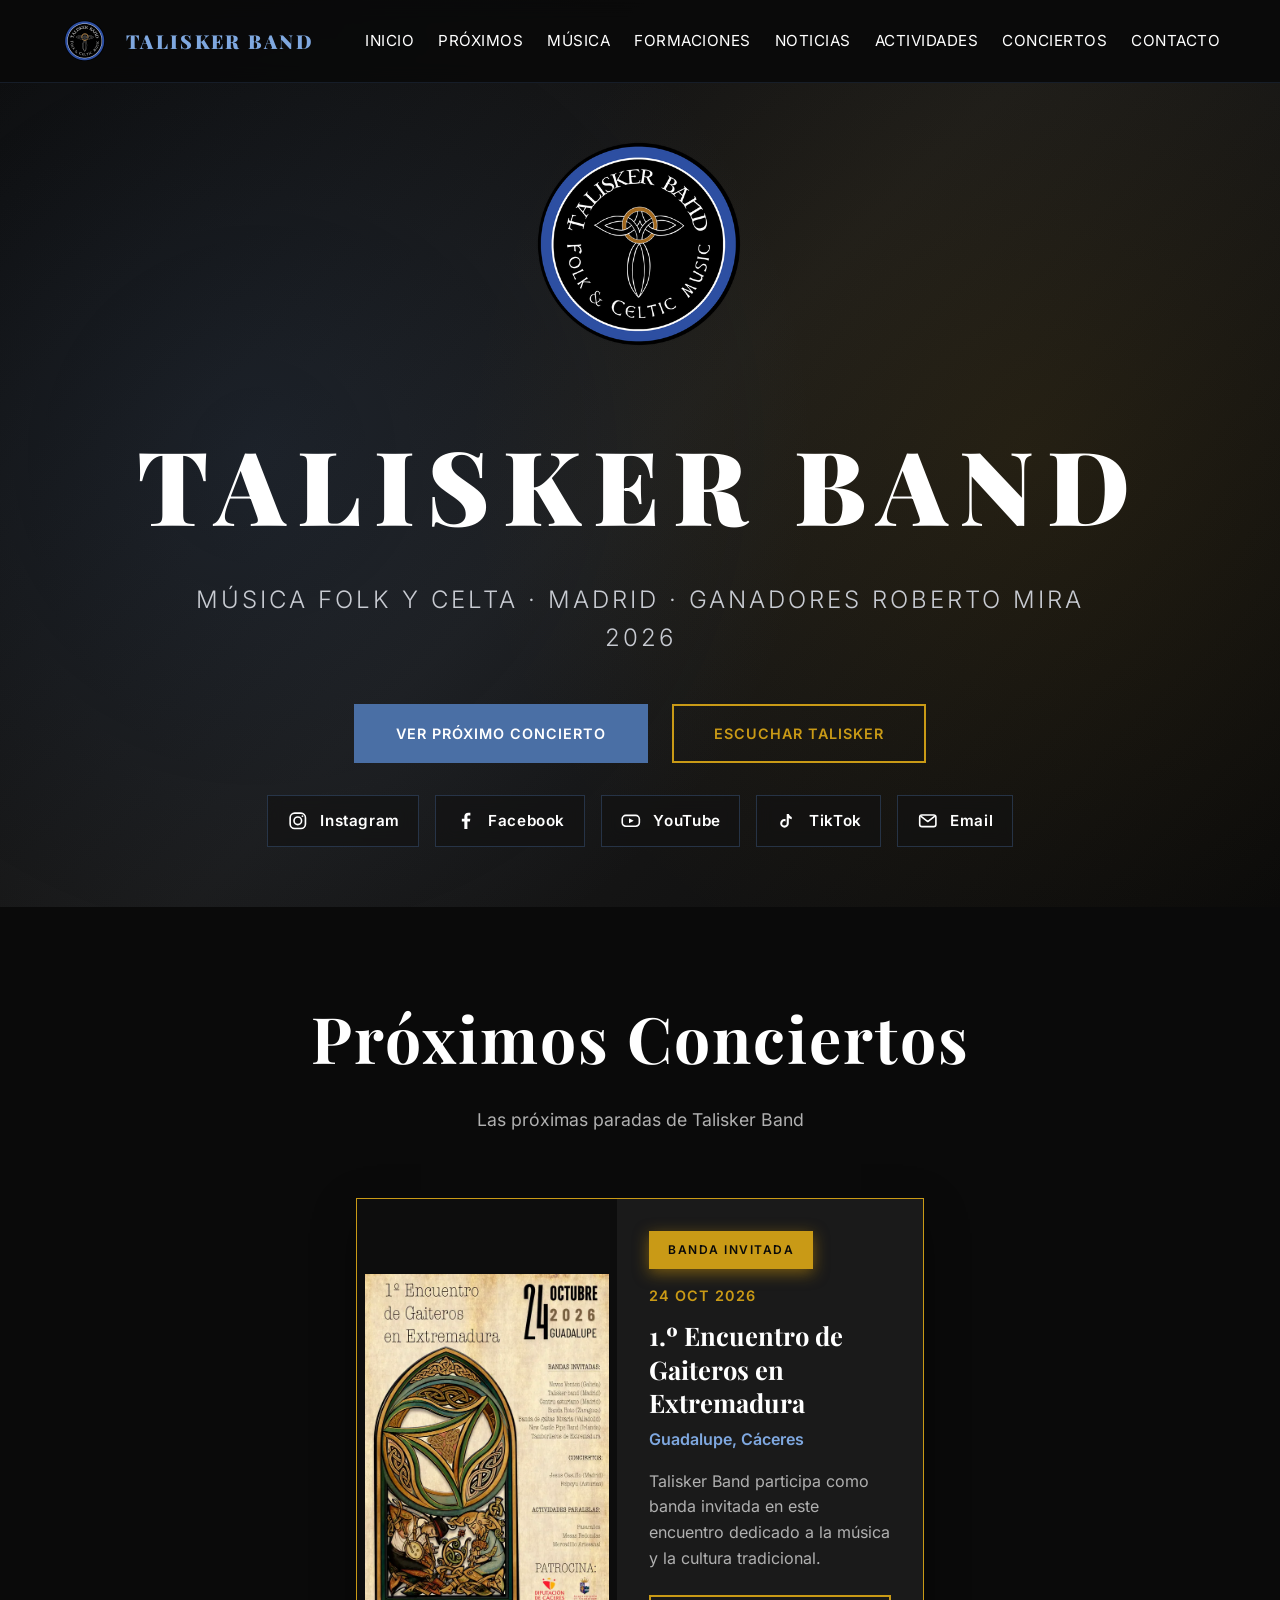
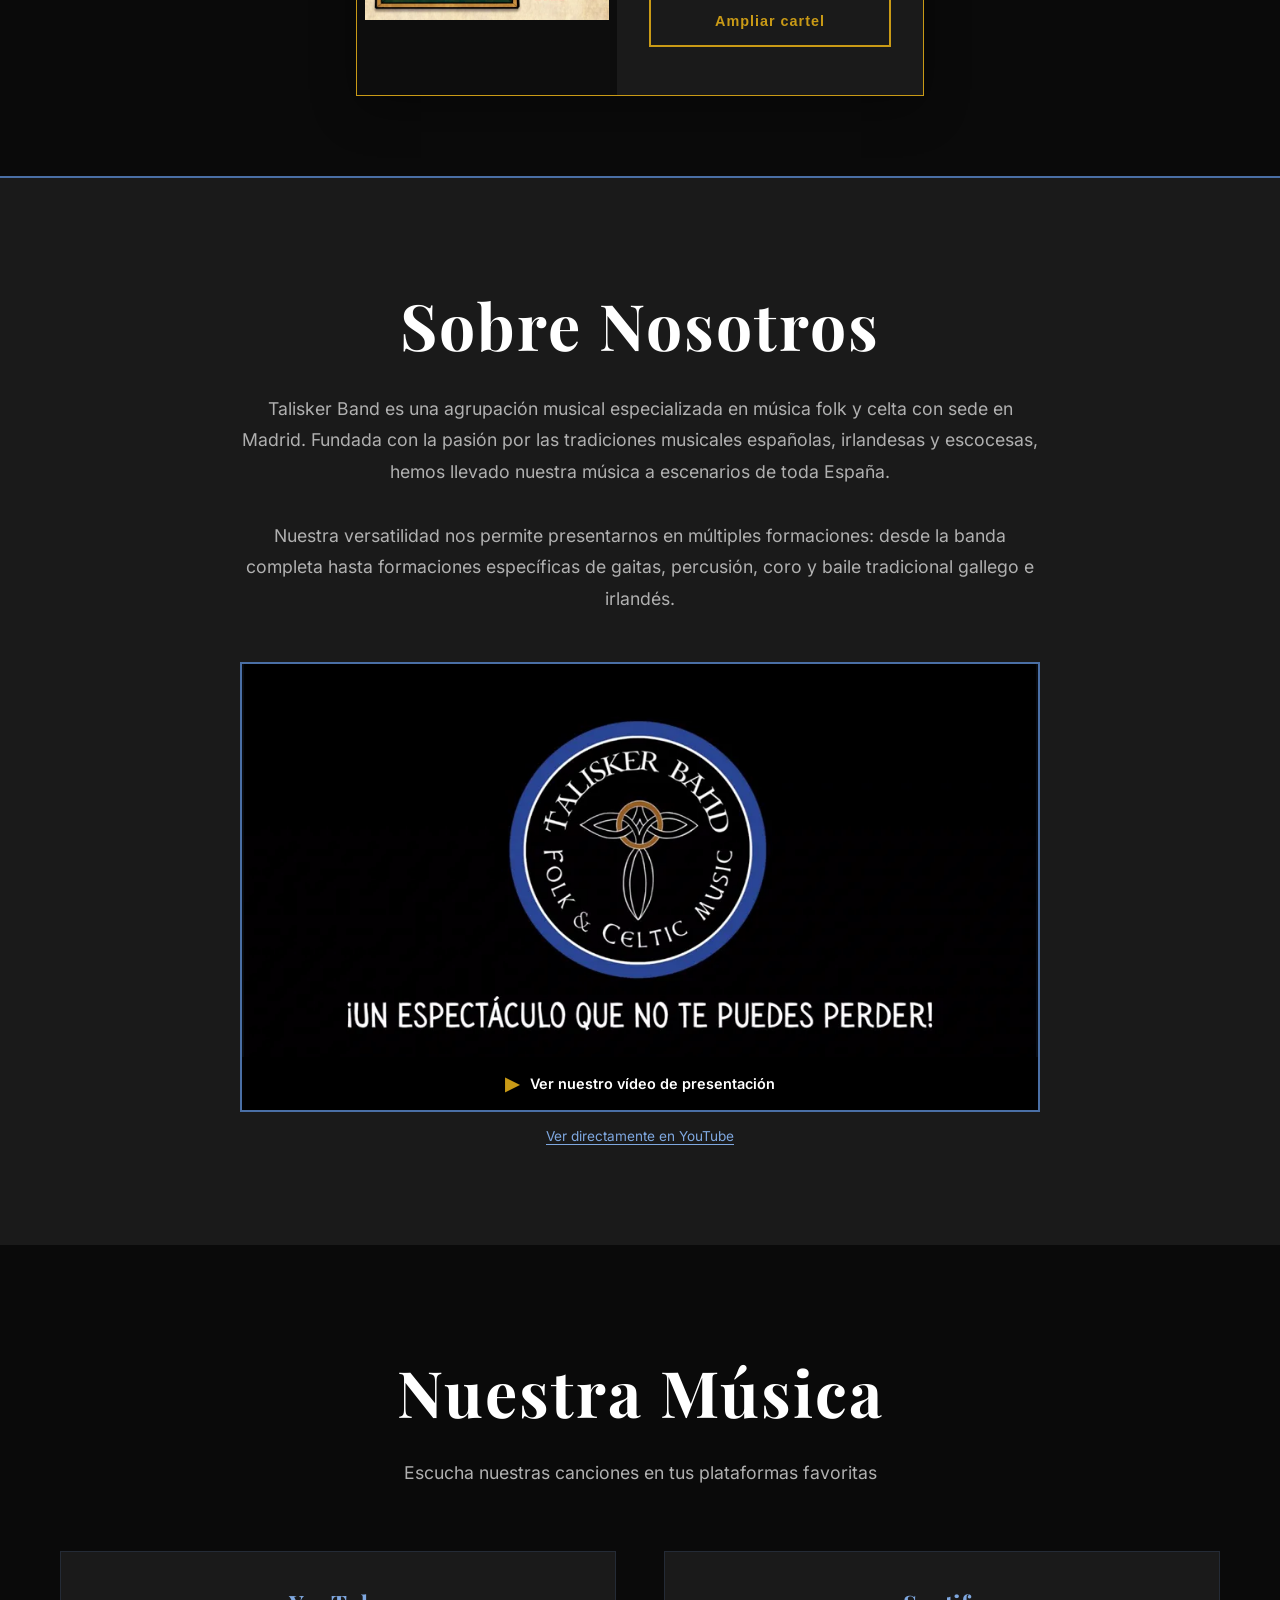
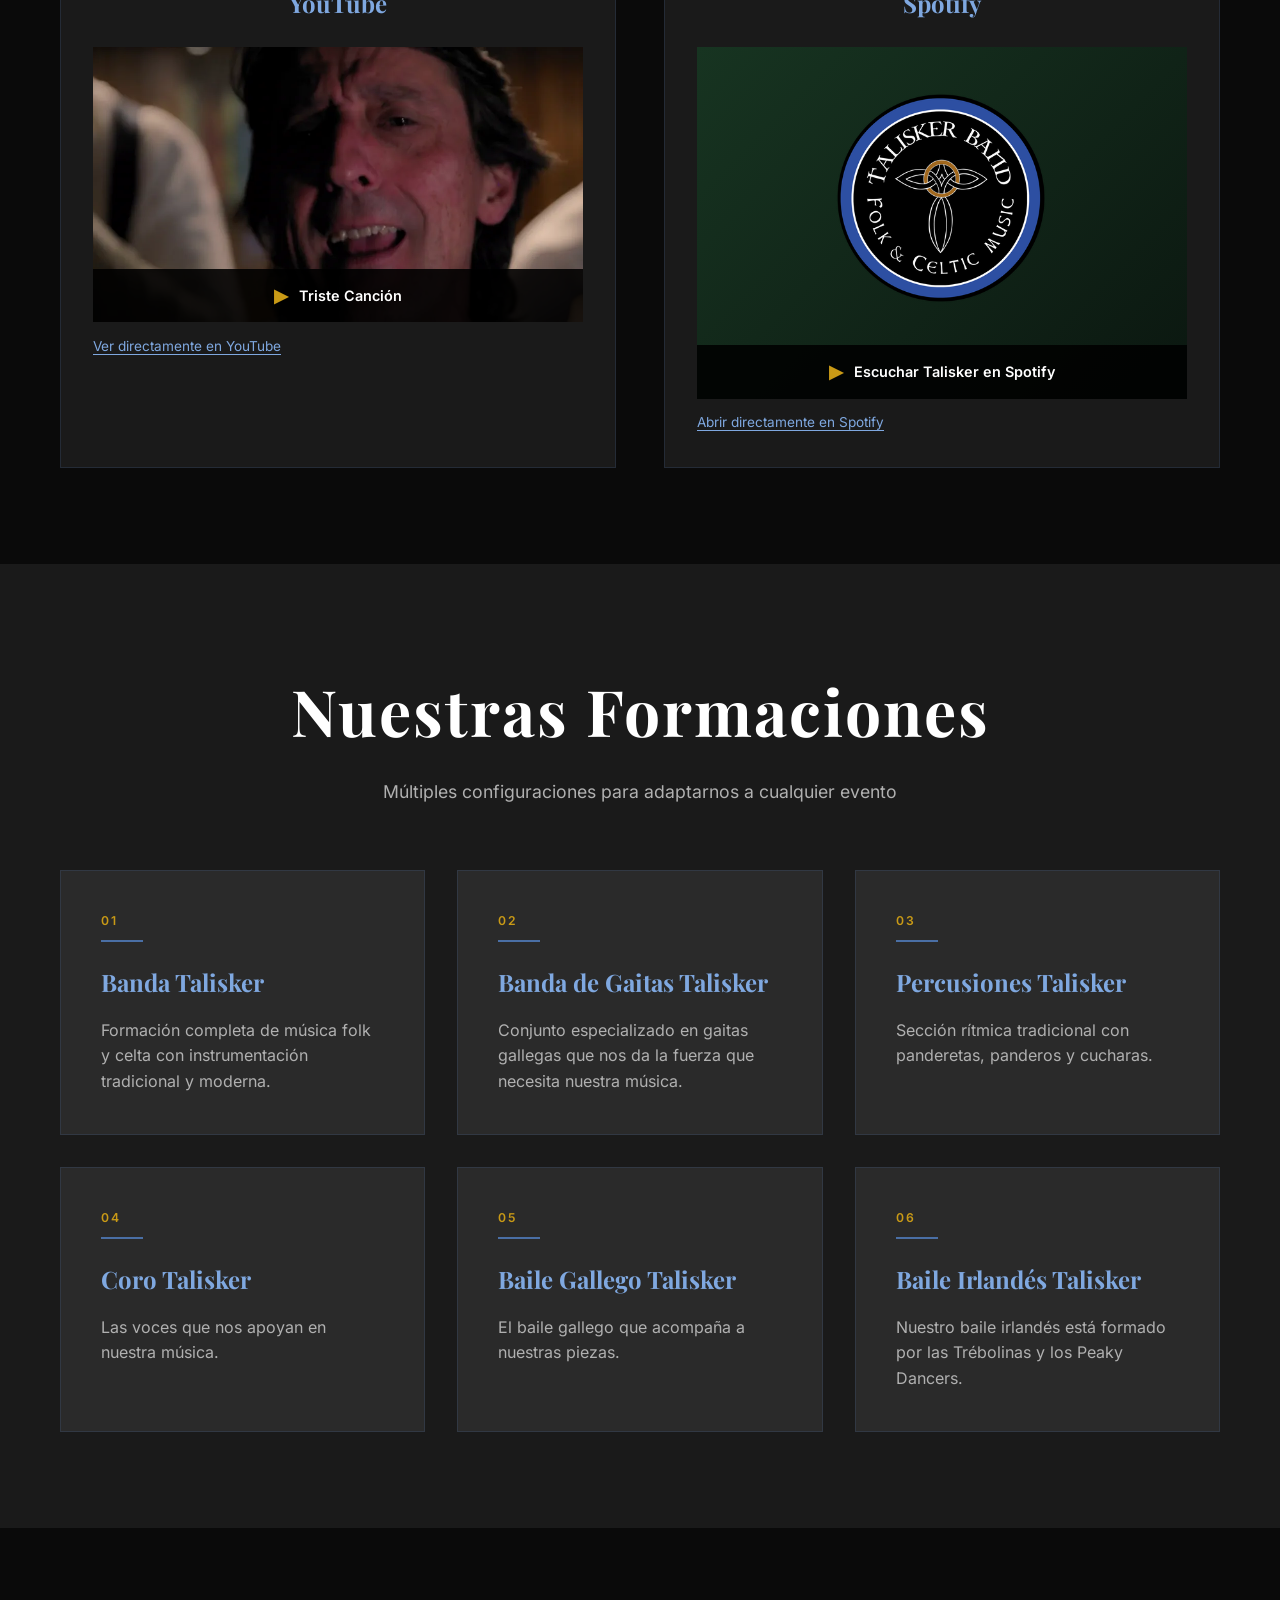
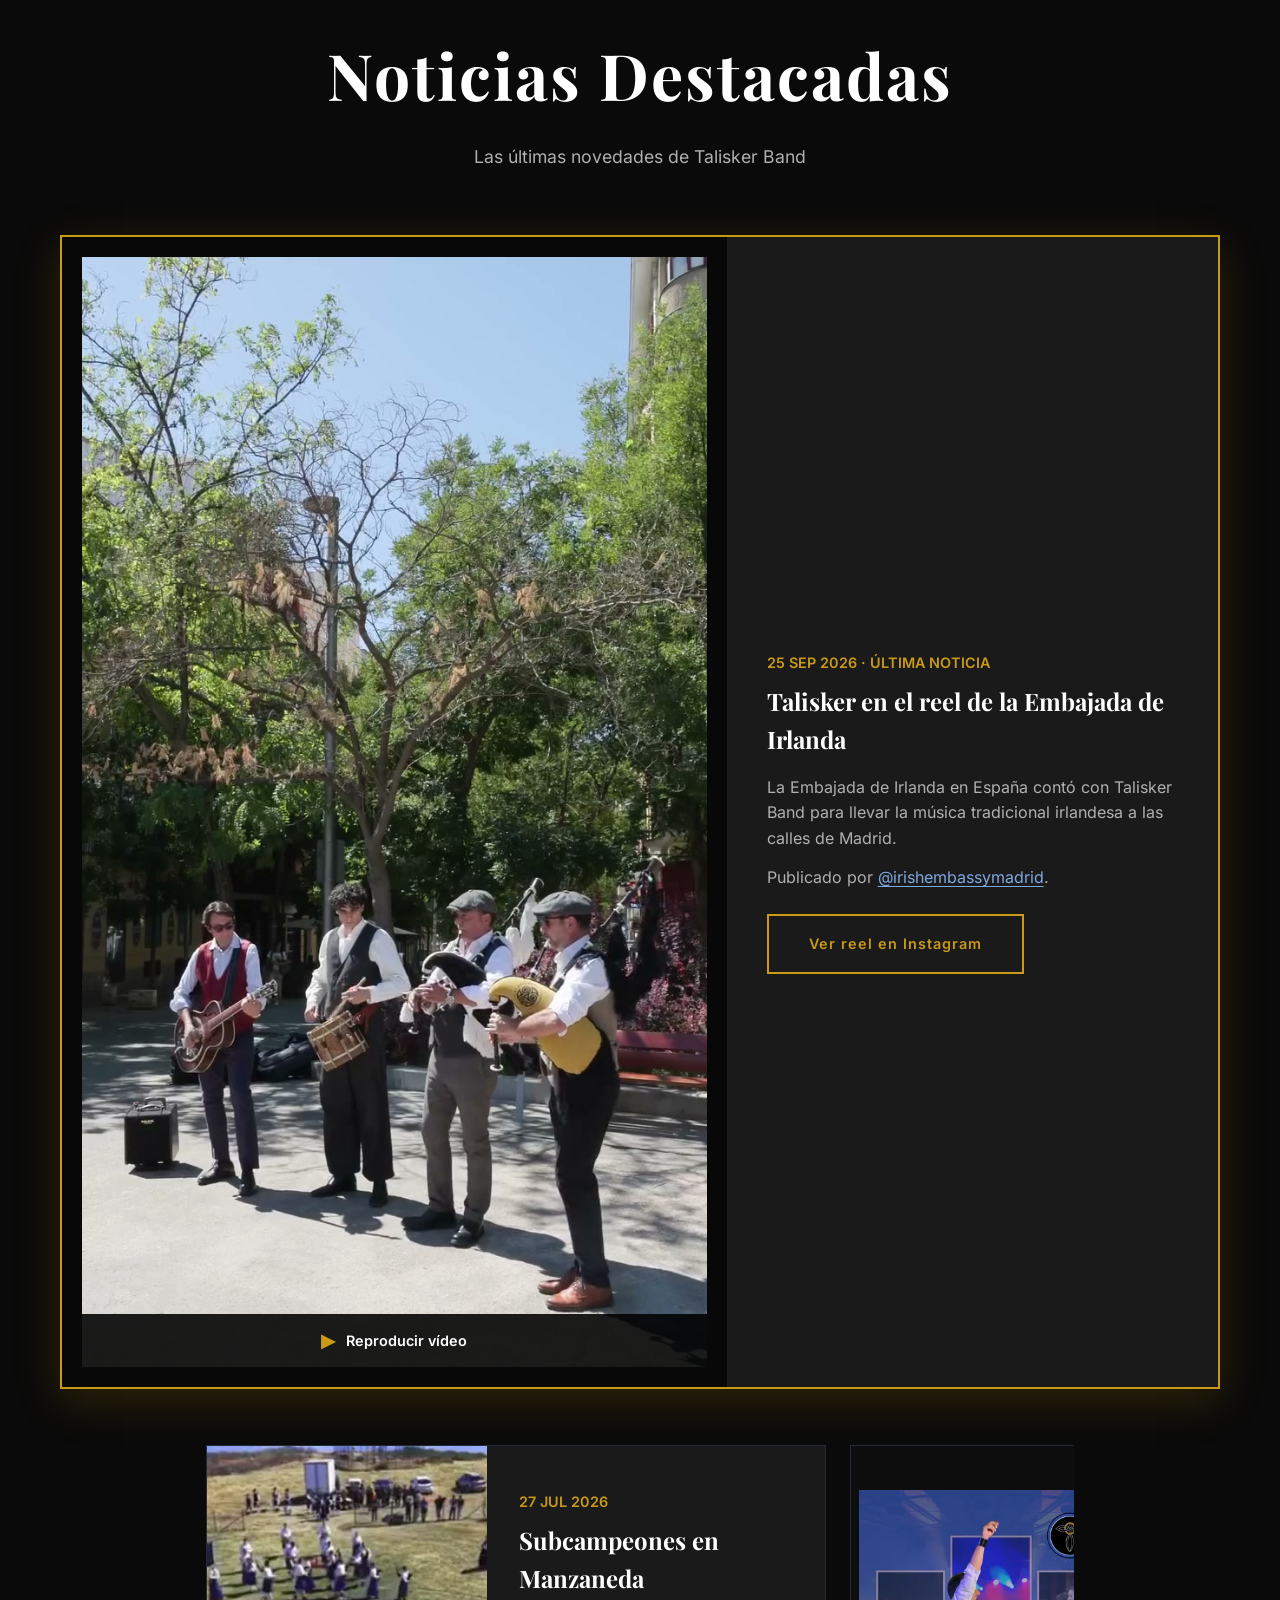
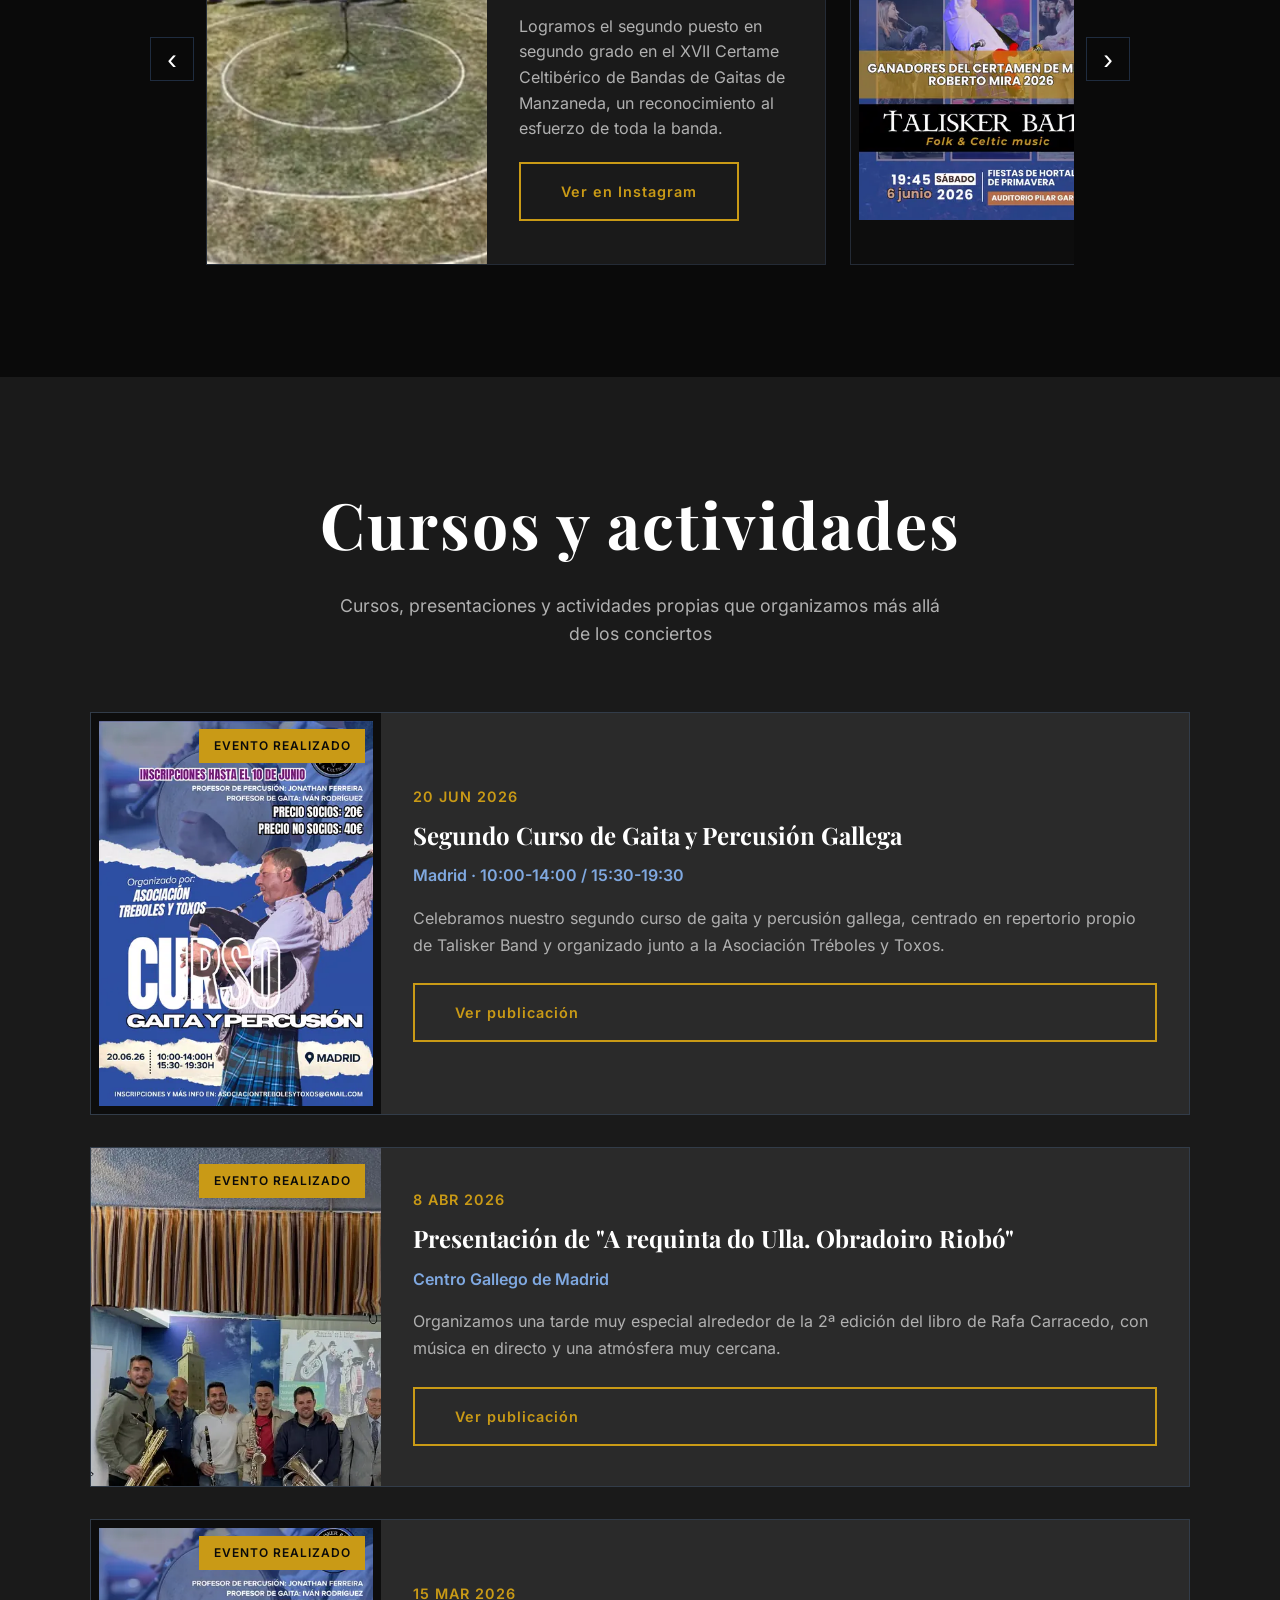
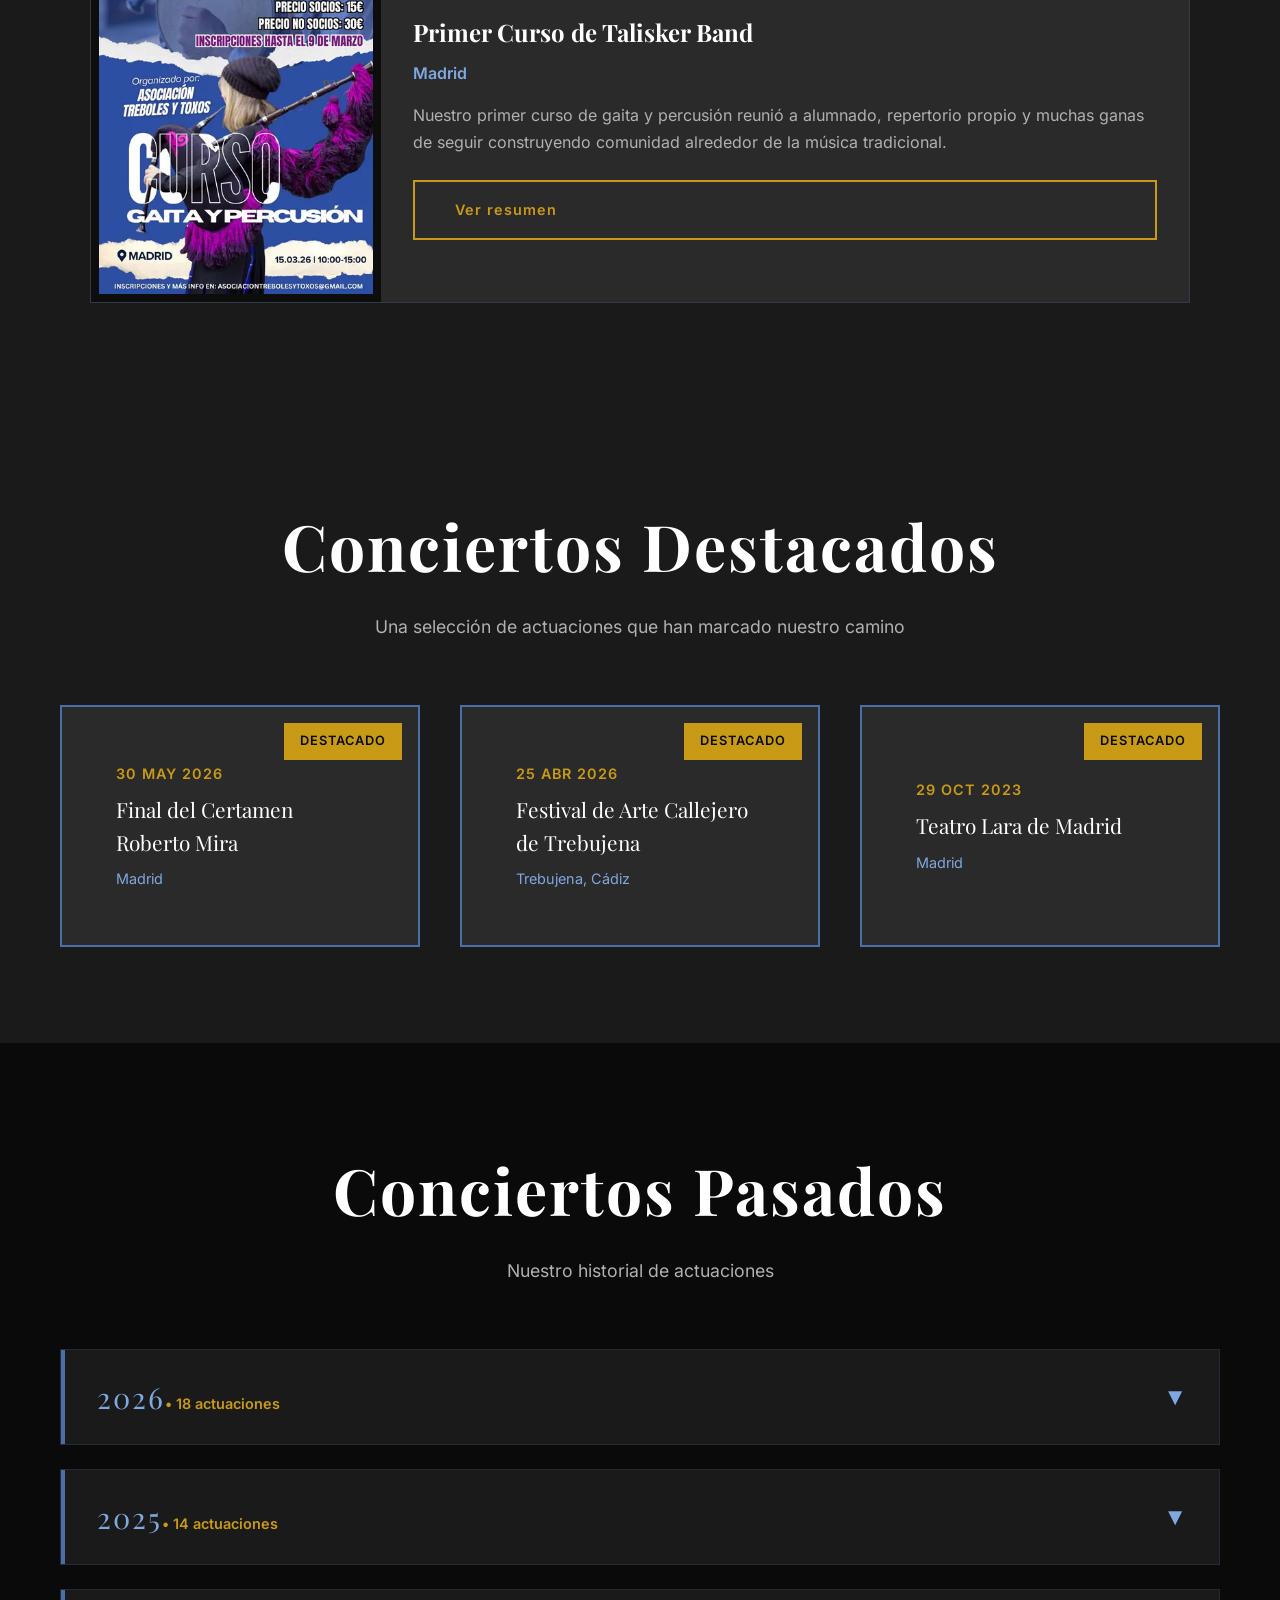
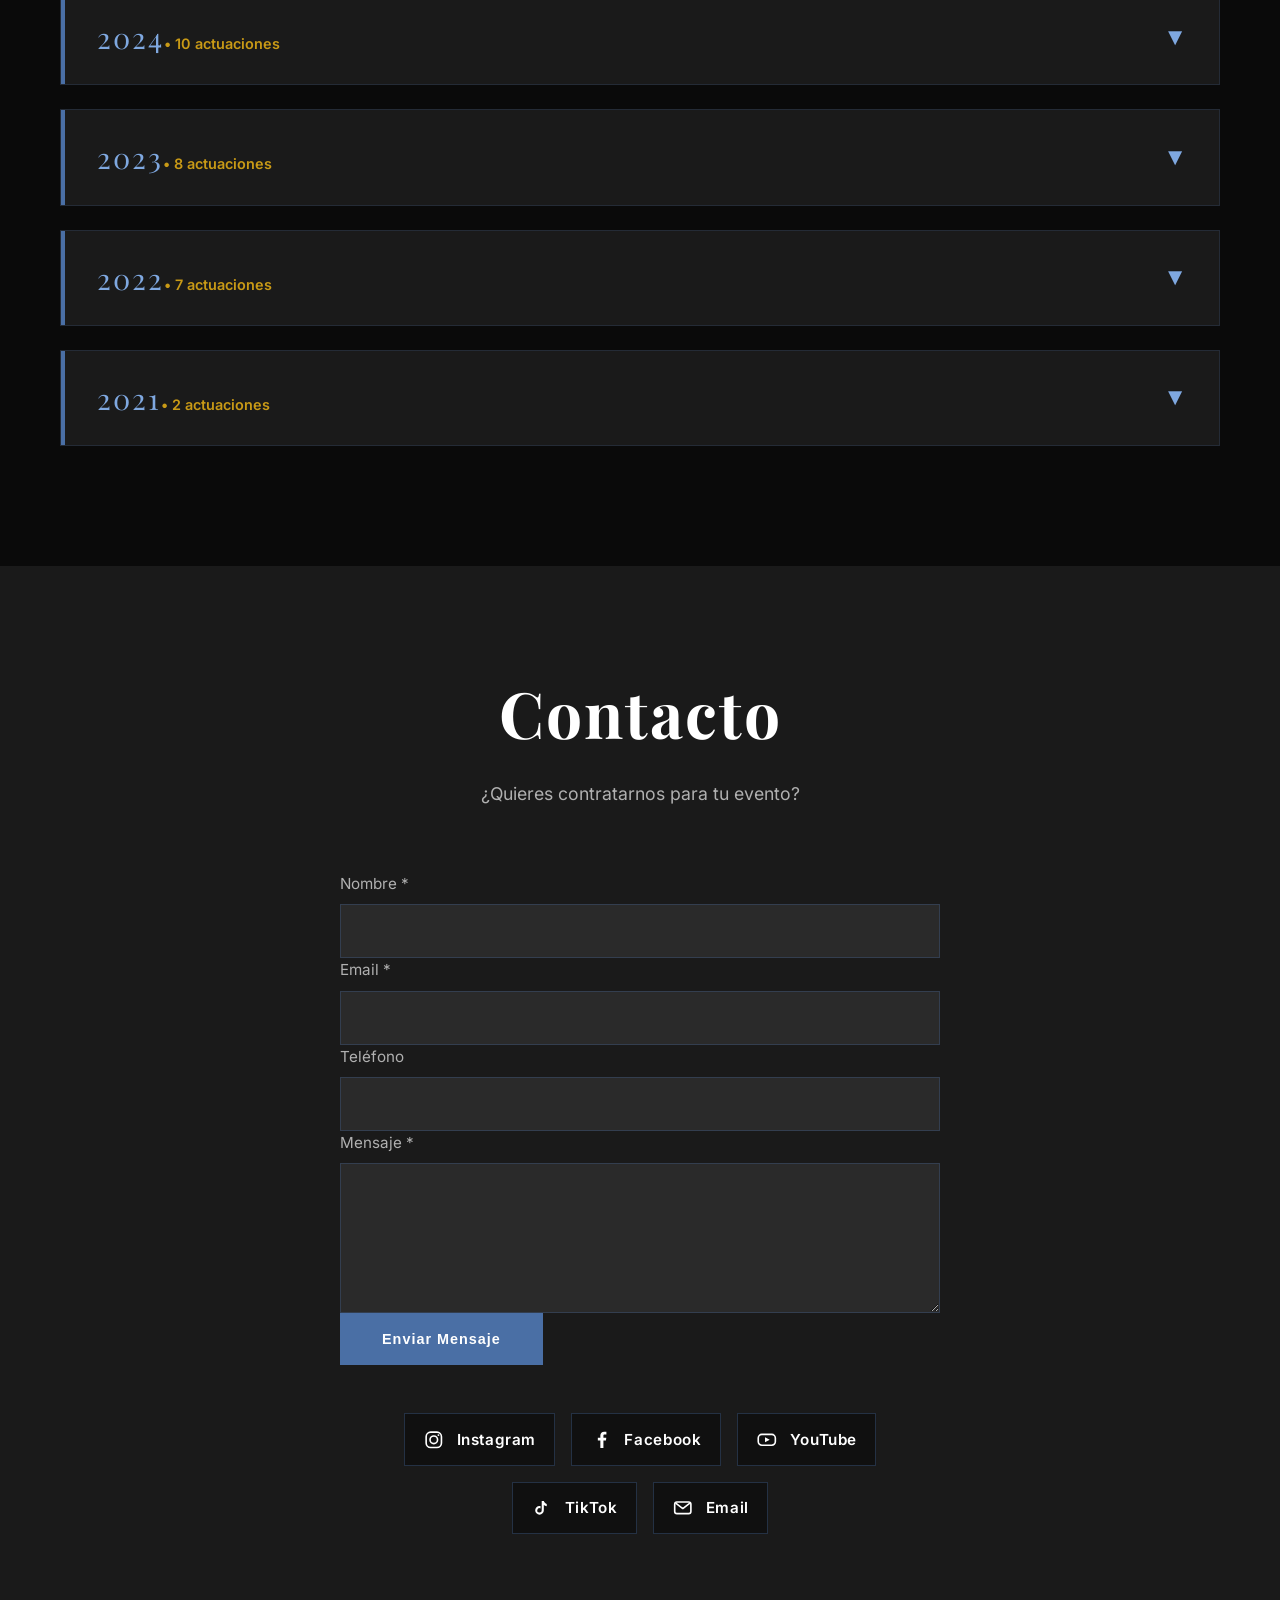
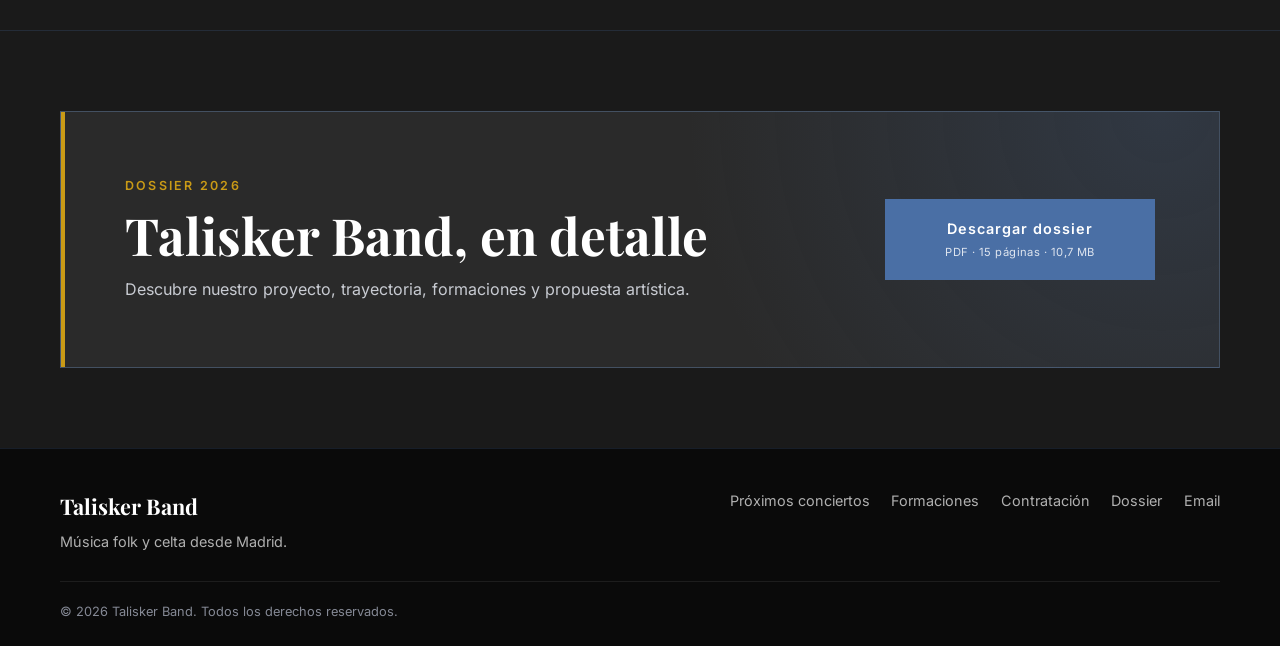
==== commit 2693b837: "Anuncia el concierto de Guadalupe" ====
--- a/index.html
+++ b/index.html
@@ -198,9 +198,32 @@
         <p class="section-subtitle">Las pr&oacute;ximas paradas de Talisker Band</p>
 
         <!-- INICIO PROXIMOS GENERADOS -->
-        <div class="upcoming-secret">
-            <p>Tenemos nuevas actuaciones preparadas, pero de momento son un secreto.</p>
-            <p>Muy pronto os contaremos más.</p>
+        <div class="upcoming-grid">
+            <div class="upcoming-card">
+                <button type="button" class="poster-trigger"
+                        data-poster-src="recursos/proximos/2026-10-24-encuentro-gaiteros-extremadura.webp"
+                        data-poster-title="1.º Encuentro de Gaiteros en Extremadura · 24 de octubre de 2026"
+                        aria-label="Ampliar el cartel de 1.º Encuentro de Gaiteros en Extremadura">
+                    <img src="recursos/miniaturas/2026-10-24-encuentro-gaiteros-extremadura.webp"
+                         alt="Cartel del 1.º Encuentro de Gaiteros en Extremadura, el 24 de octubre de 2026 en Guadalupe"
+                         class="upcoming-thumbnail poster-contain"
+                         loading="lazy" decoding="async">
+                </button>
+                <div class="upcoming-content">
+                    <div class="upcoming-badge">BANDA INVITADA</div>
+                    <time class="upcoming-date" datetime="2026-10-24">24 OCT 2026</time>
+                    <h3 class="upcoming-title">1.º Encuentro de Gaiteros en Extremadura</h3>
+                    <p class="upcoming-venue">Guadalupe, Cáceres</p>
+                    <p class="upcoming-description">Talisker Band participa como banda invitada en este encuentro dedicado a la música y la cultura tradicional.</p>
+                    <button type="button"
+                            class="btn btn-secondary upcoming-btn"
+                            data-poster-src="recursos/proximos/2026-10-24-encuentro-gaiteros-extremadura.webp"
+                            data-poster-title="1.º Encuentro de Gaiteros en Extremadura · 24 de octubre de 2026"
+                            aria-label="Ampliar cartel de 1.º Encuentro de Gaiteros en Extremadura">
+                        Ampliar cartel
+                    </button>
+                </div>
+            </div>
         </div>
         <!-- FIN PROXIMOS GENERADOS -->
     </div>
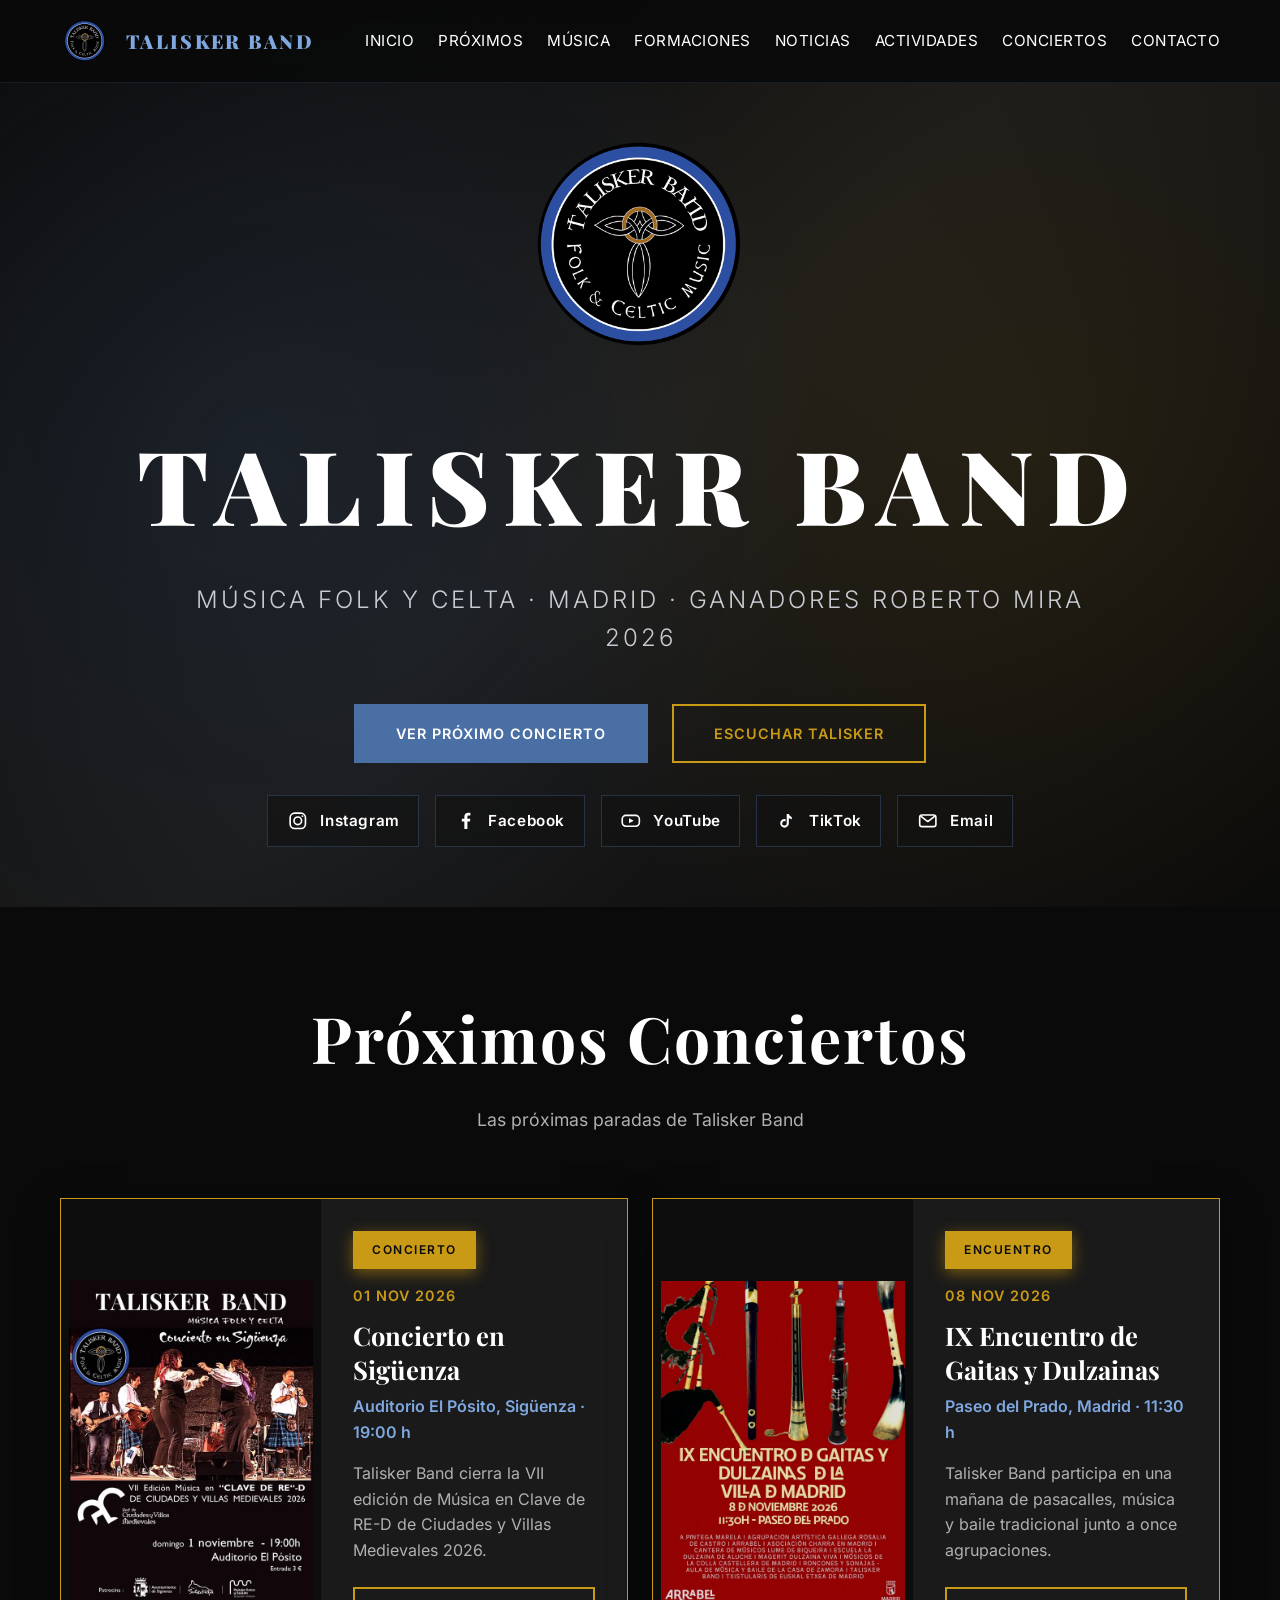
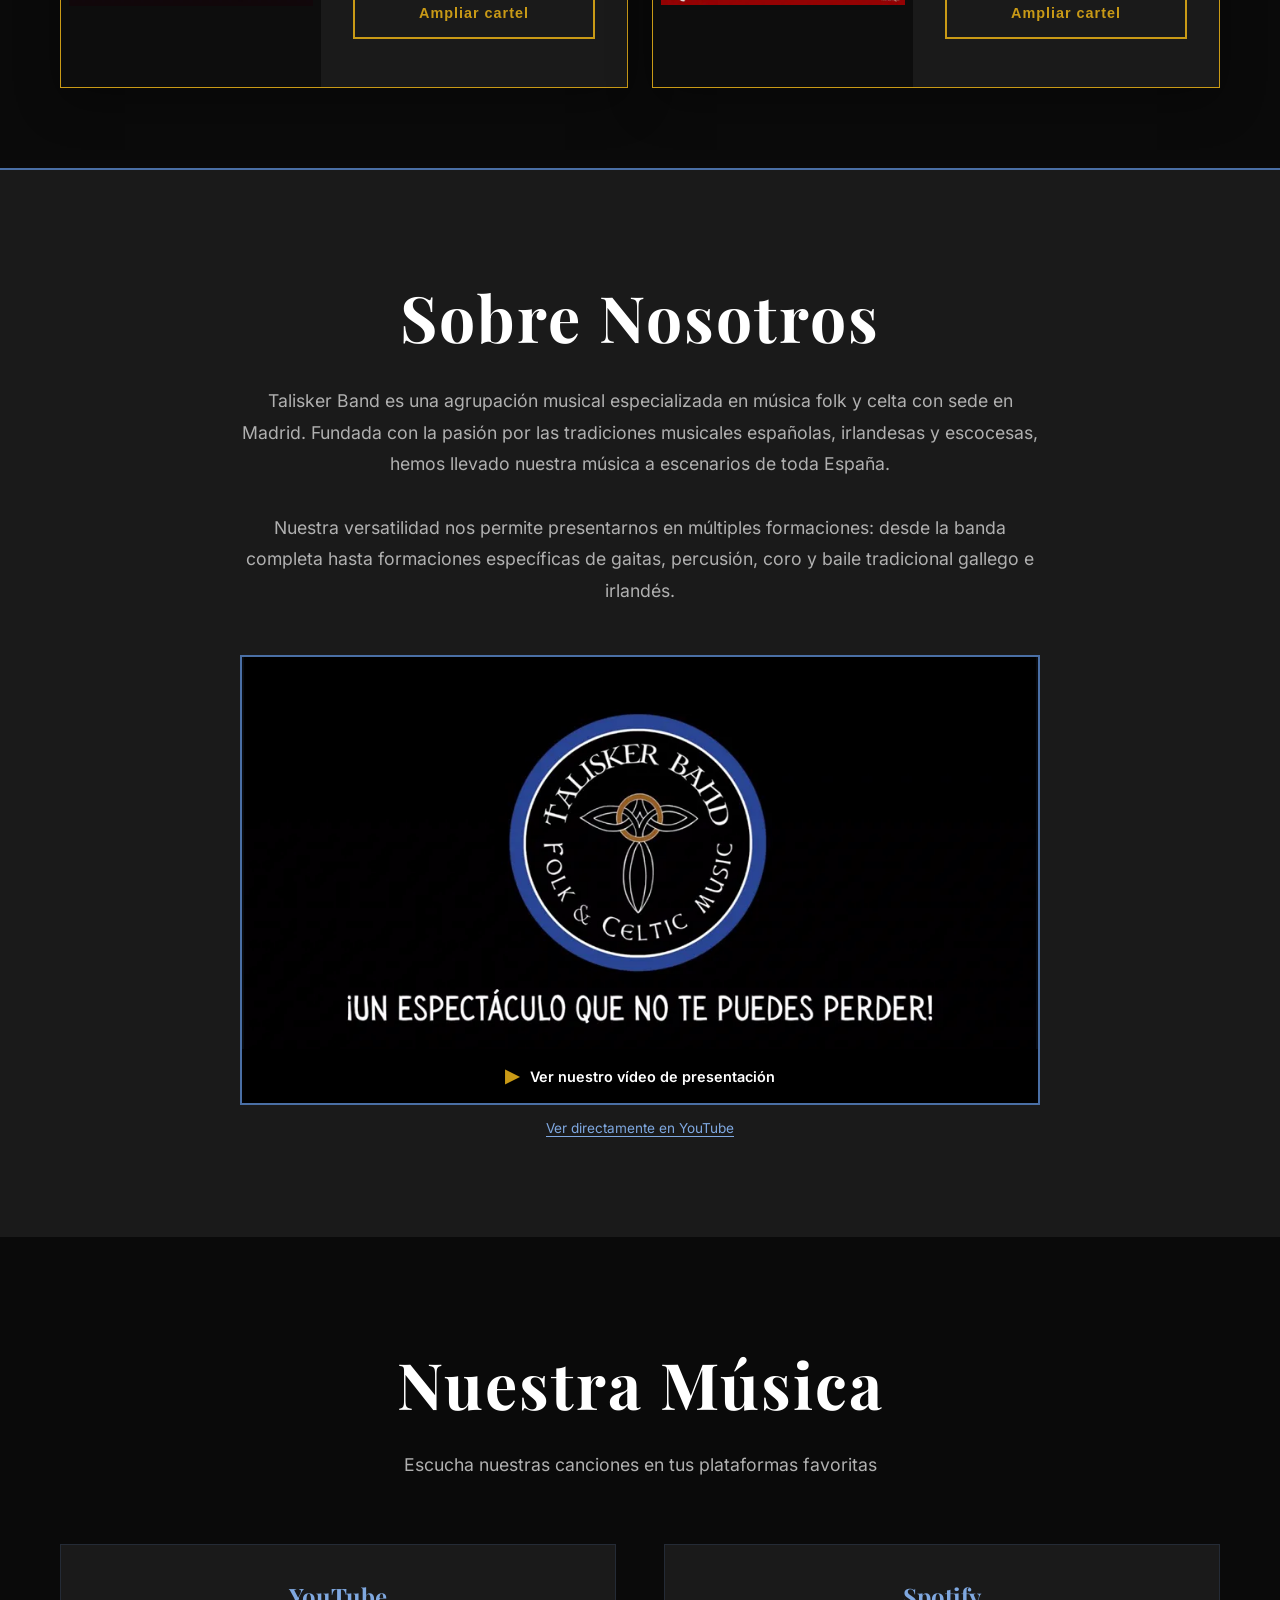
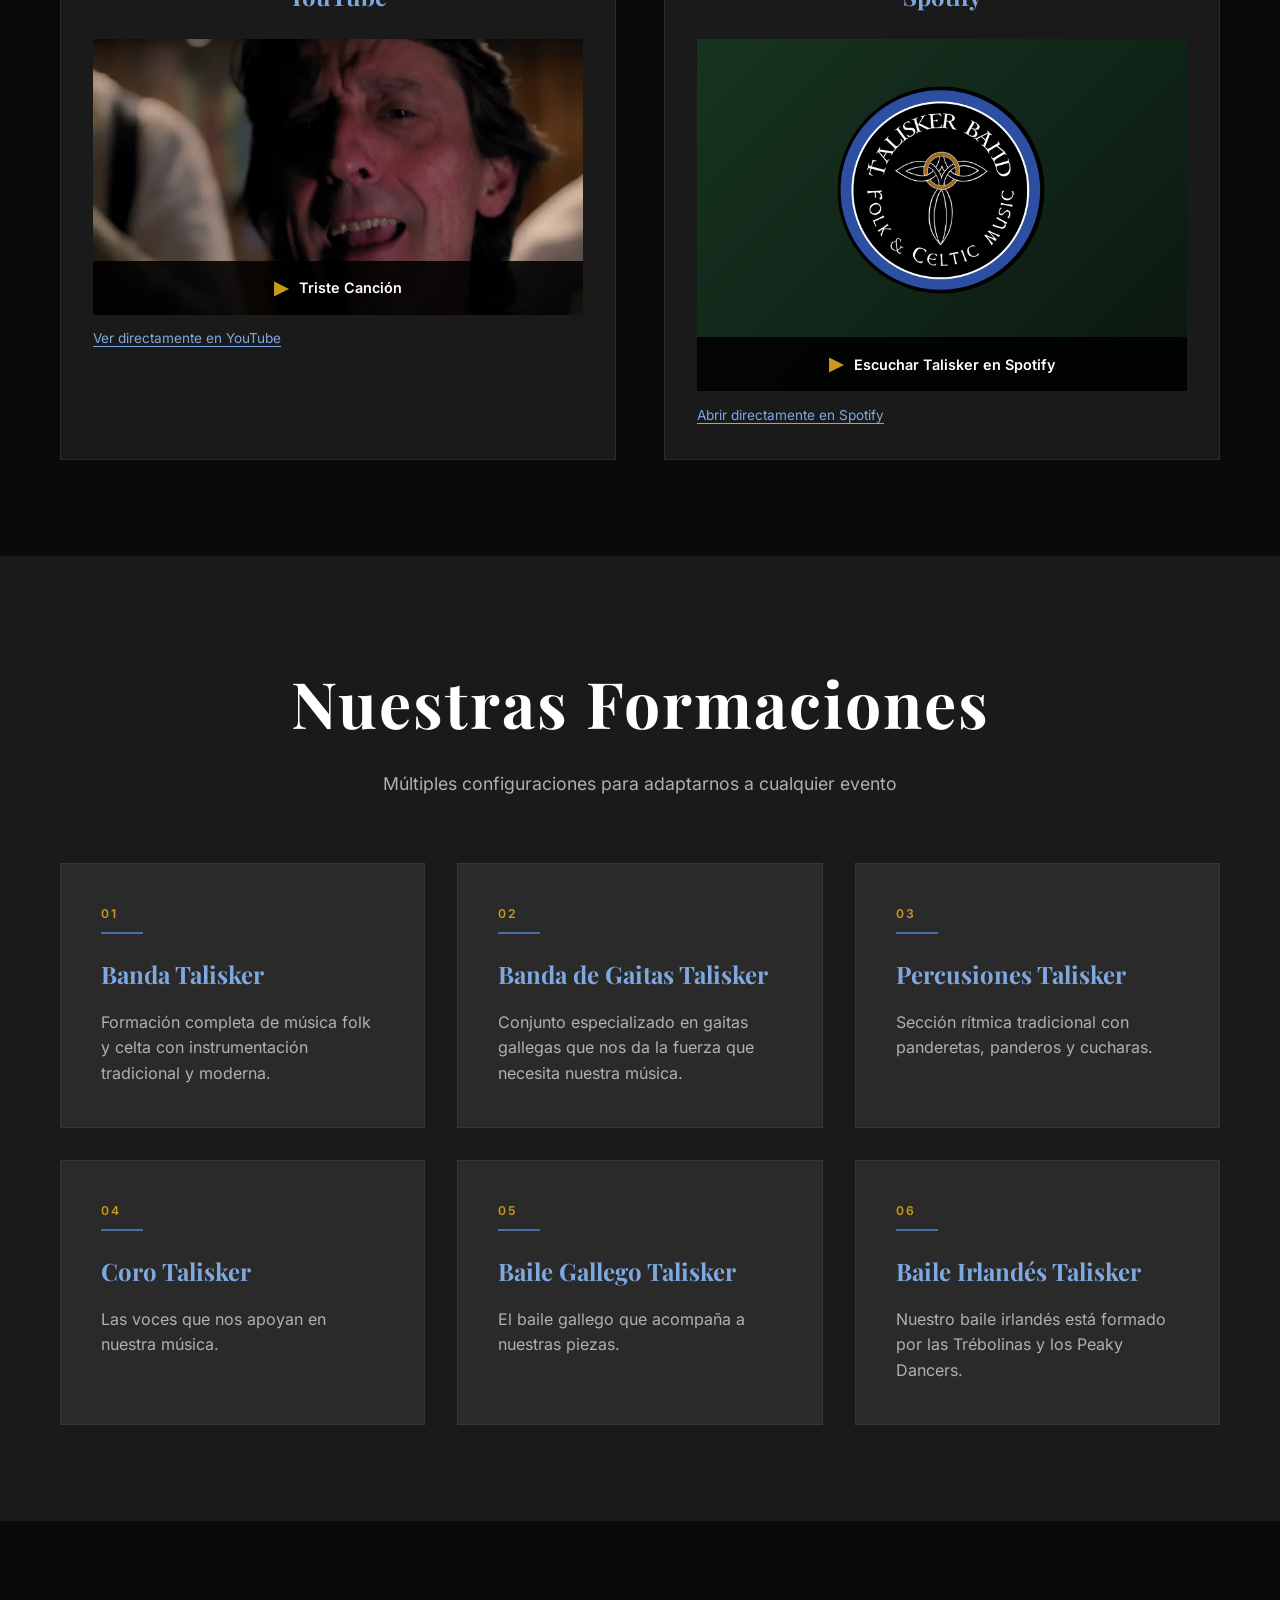
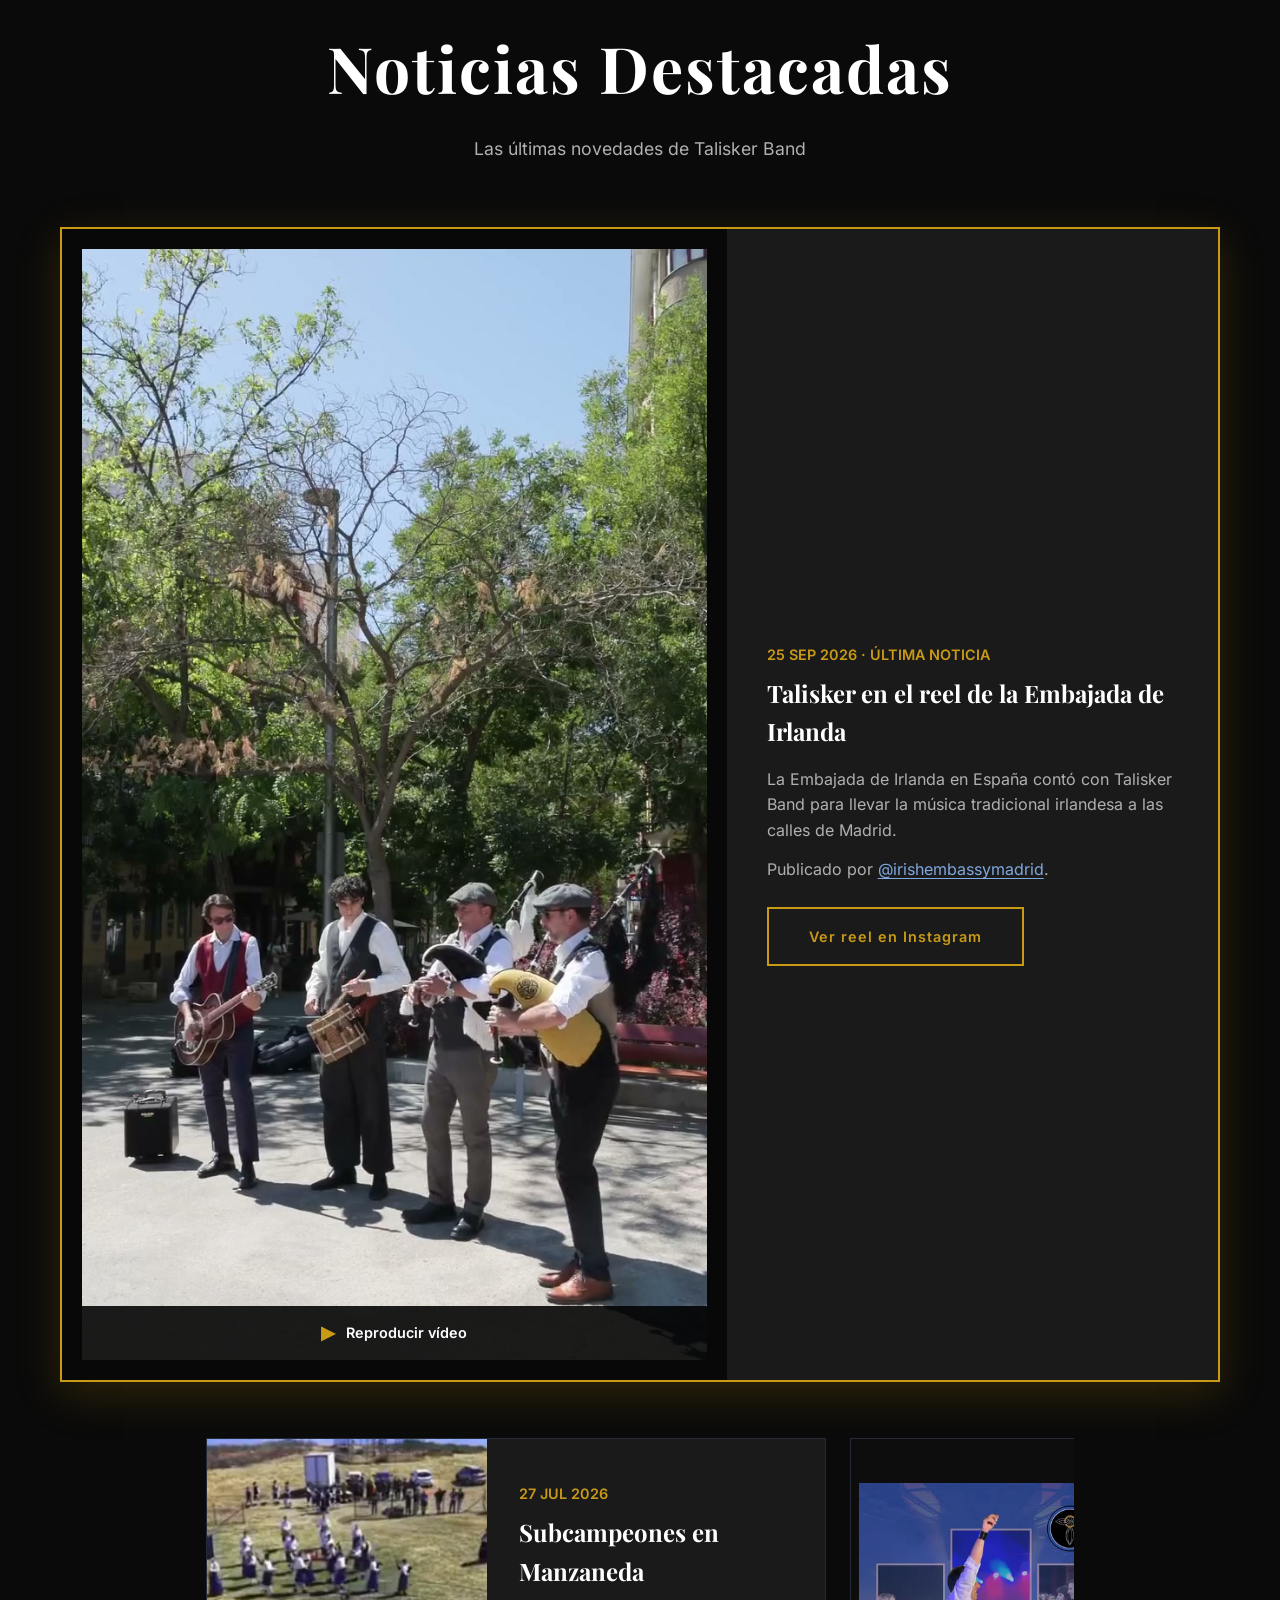
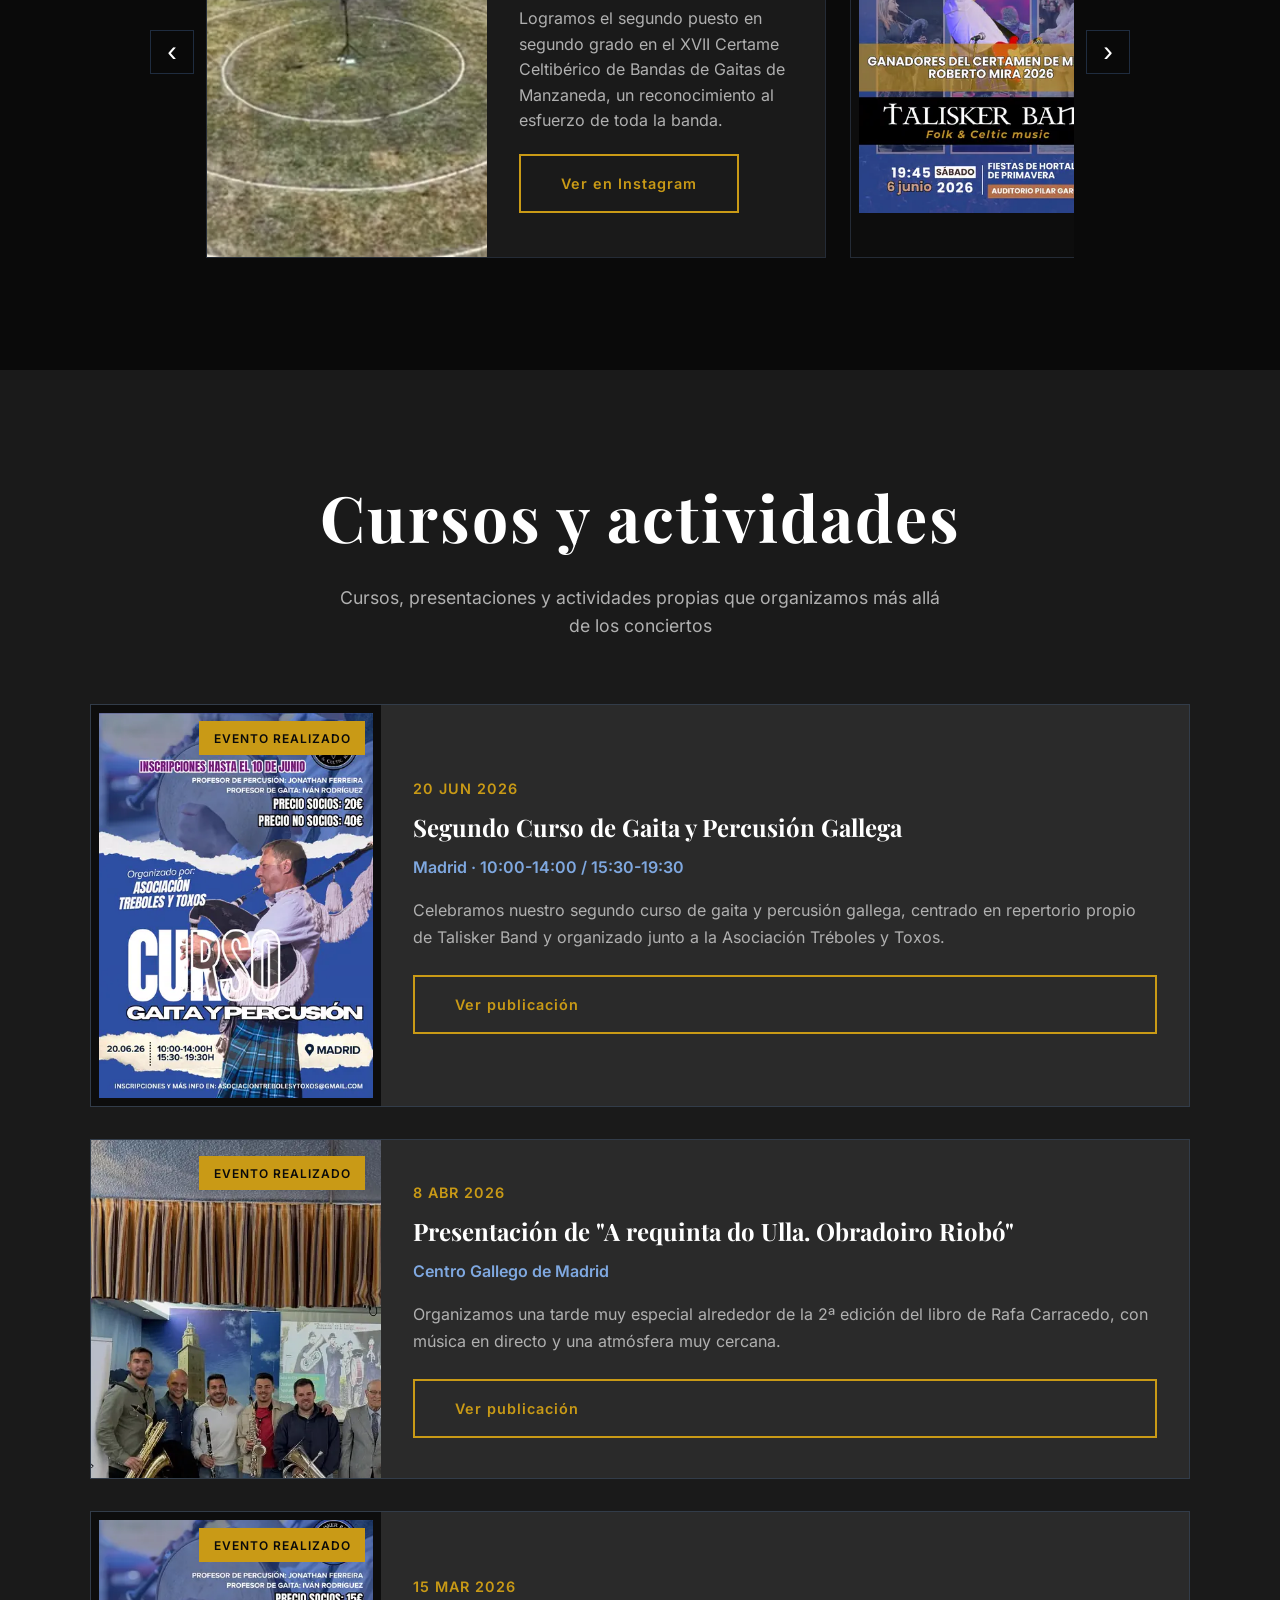
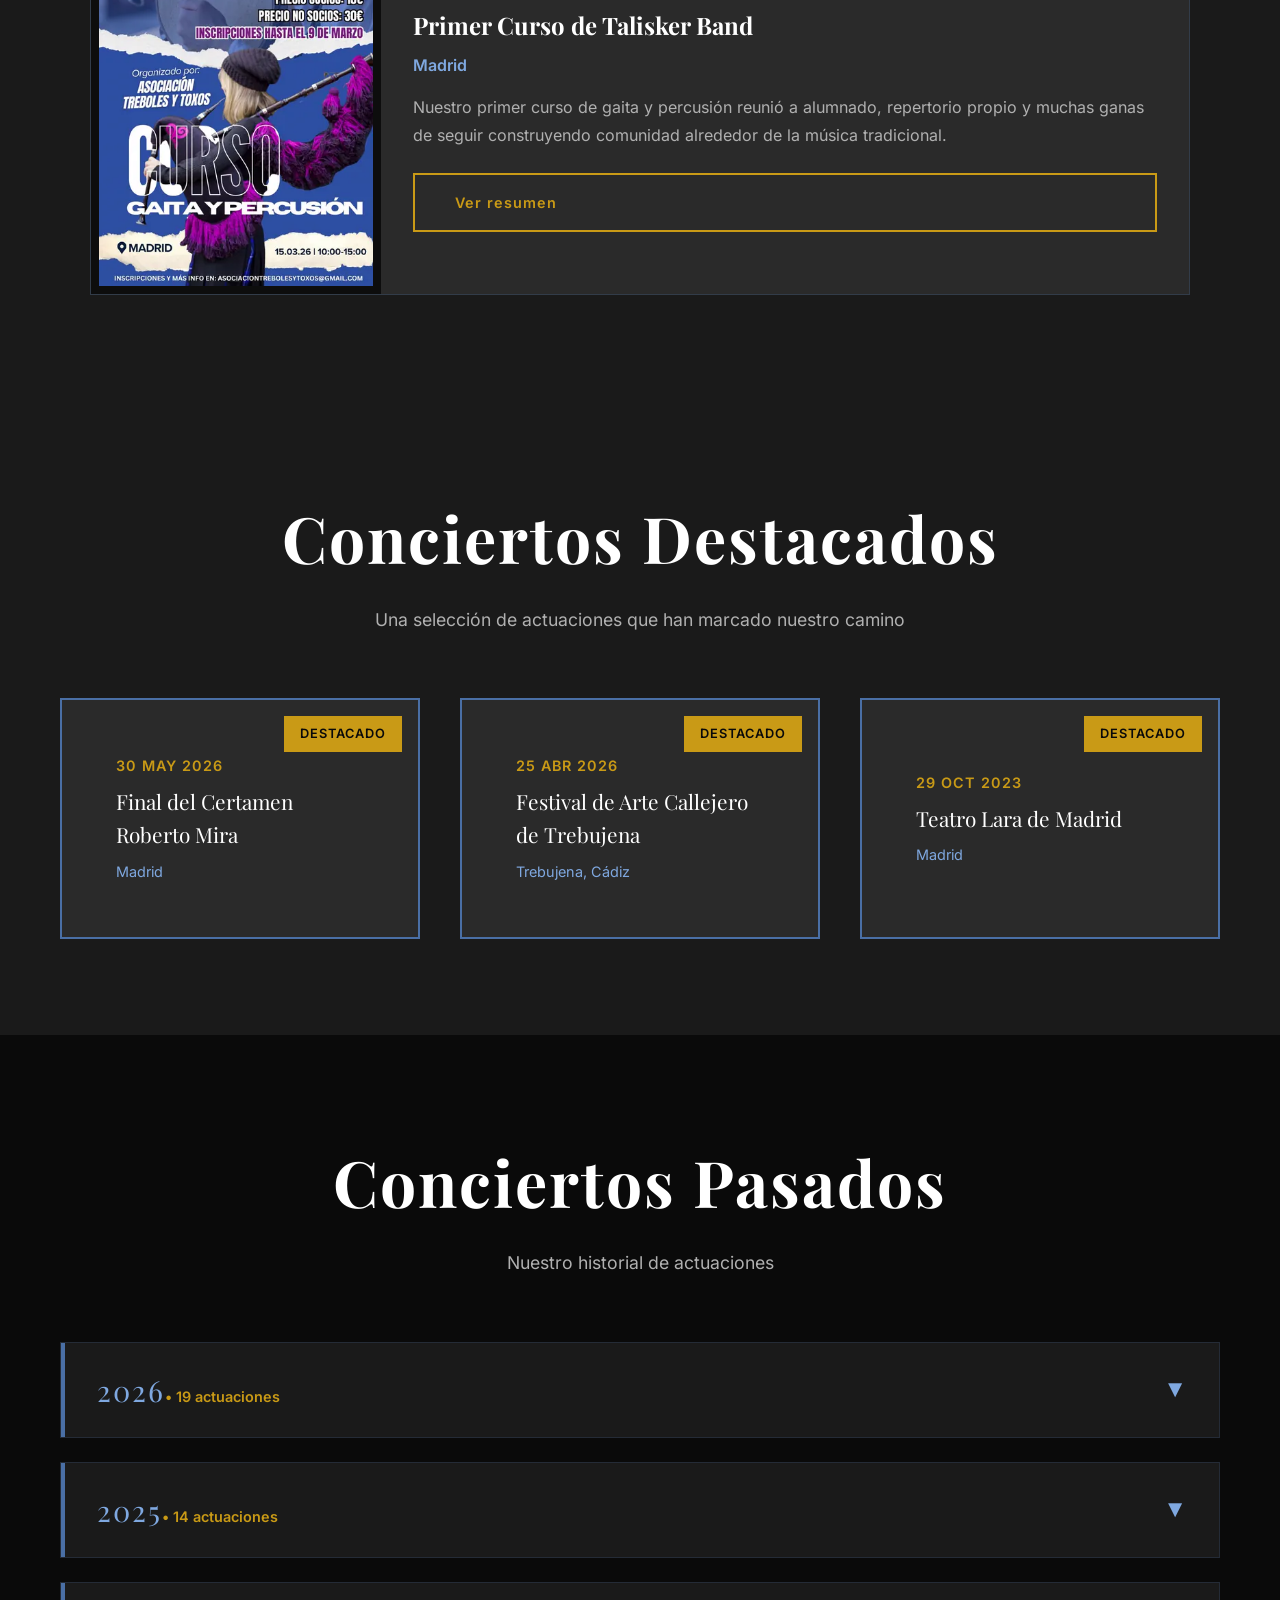
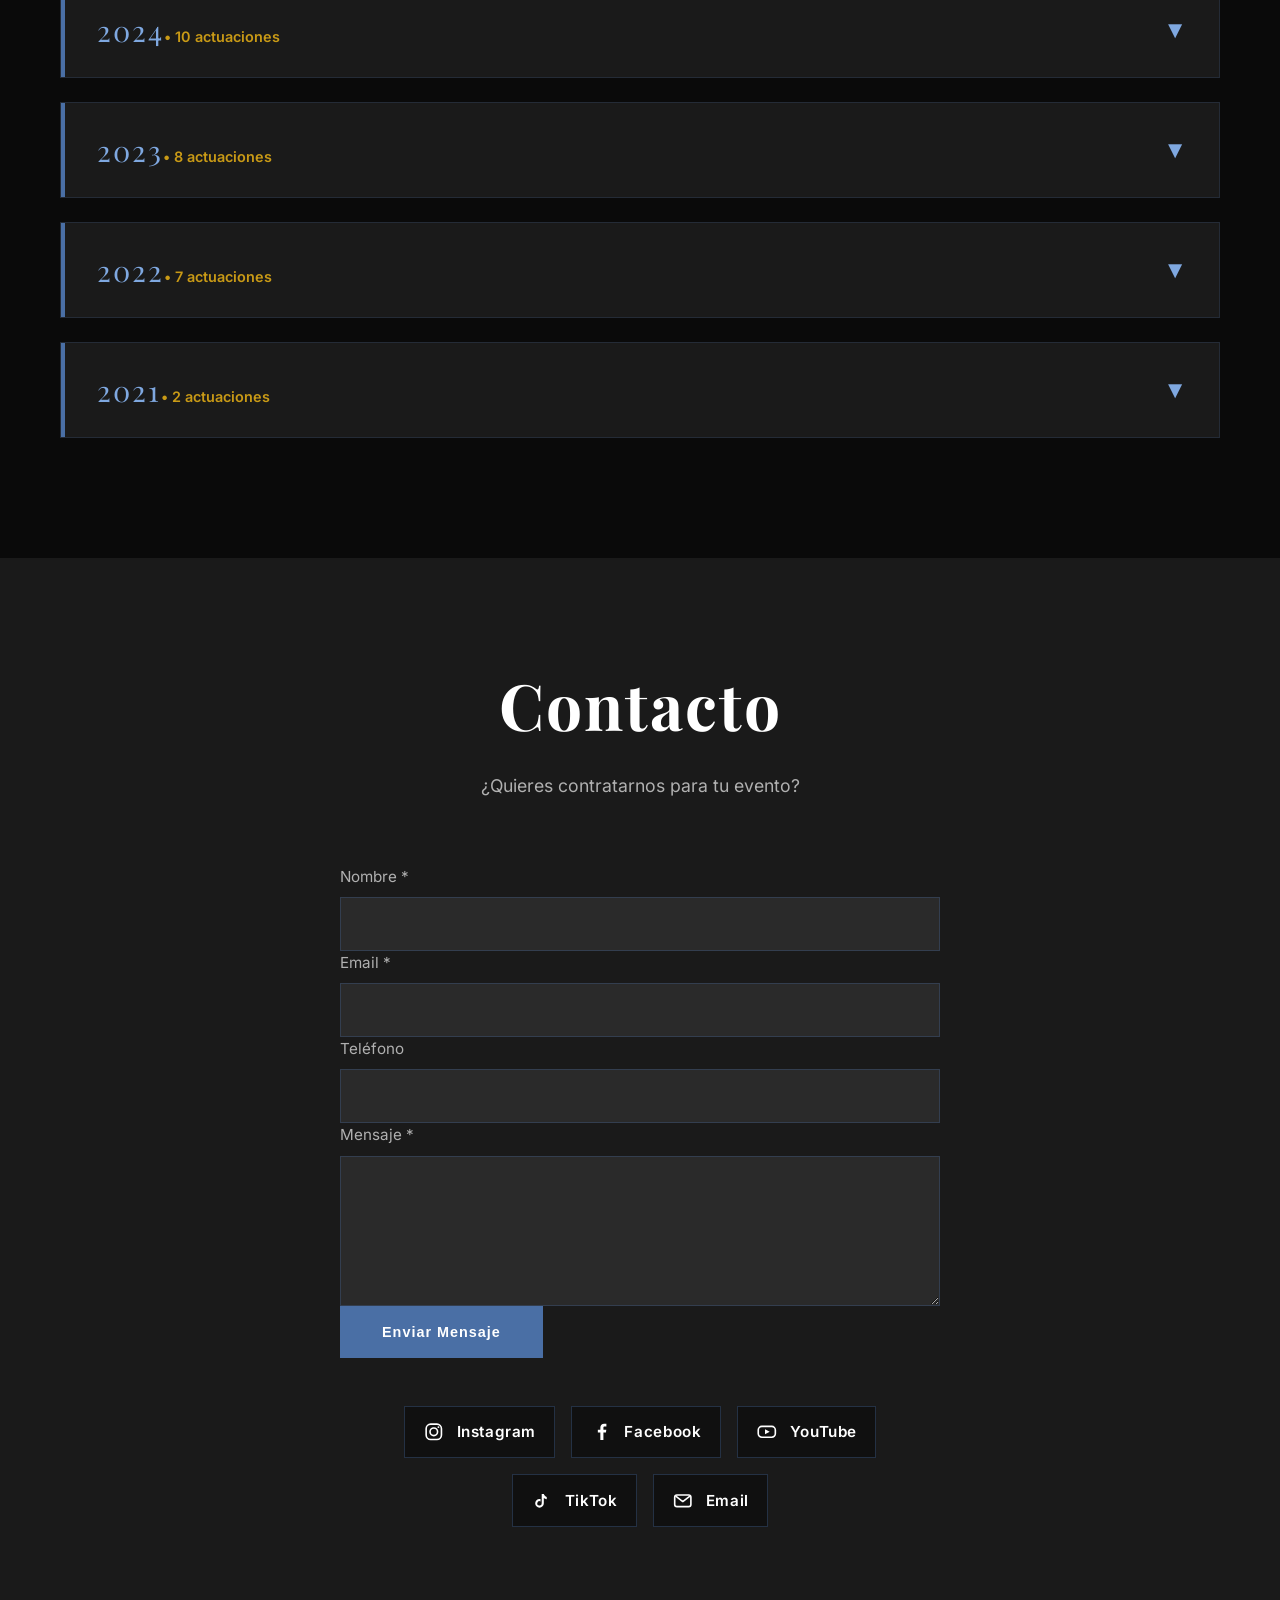
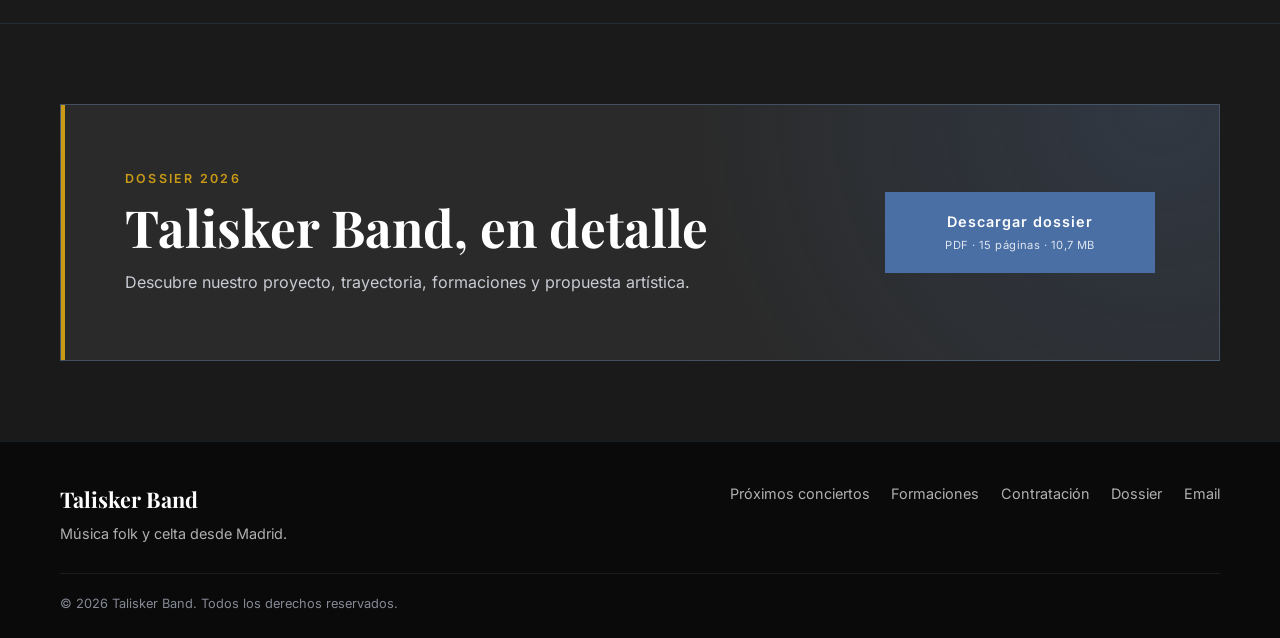
==== commit 0045aa99: "Actualiza los conciertos de noviembre" ====
--- a/index.html
+++ b/index.html
@@ -201,25 +201,51 @@
         <div class="upcoming-grid">
             <div class="upcoming-card">
                 <button type="button" class="poster-trigger"
-                        data-poster-src="recursos/proximos/2026-10-24-encuentro-gaiteros-extremadura.webp"
-                        data-poster-title="1.º Encuentro de Gaiteros en Extremadura · 24 de octubre de 2026"
-                        aria-label="Ampliar el cartel de 1.º Encuentro de Gaiteros en Extremadura">
-                    <img src="recursos/miniaturas/2026-10-24-encuentro-gaiteros-extremadura.webp"
-                         alt="Cartel del 1.º Encuentro de Gaiteros en Extremadura, el 24 de octubre de 2026 en Guadalupe"
+                        data-poster-src="recursos/proximos/2026-11-01-siguenza.webp"
+                        data-poster-title="Concierto en Sigüenza · 1 de noviembre de 2026"
+                        aria-label="Ampliar el cartel de Concierto en Sigüenza">
+                    <img src="recursos/miniaturas/2026-11-01-siguenza.webp"
+                         alt="Cartel del concierto de Talisker Band en Sigüenza, el 1 de noviembre de 2026 en el Auditorio El Pósito"
                          class="upcoming-thumbnail poster-contain"
                          loading="lazy" decoding="async">
                 </button>
                 <div class="upcoming-content">
-                    <div class="upcoming-badge">BANDA INVITADA</div>
-                    <time class="upcoming-date" datetime="2026-10-24">24 OCT 2026</time>
-                    <h3 class="upcoming-title">1.º Encuentro de Gaiteros en Extremadura</h3>
-                    <p class="upcoming-venue">Guadalupe, Cáceres</p>
-                    <p class="upcoming-description">Talisker Band participa como banda invitada en este encuentro dedicado a la música y la cultura tradicional.</p>
+                    <div class="upcoming-badge">CONCIERTO</div>
+                    <time class="upcoming-date" datetime="2026-11-01">01 NOV 2026</time>
+                    <h3 class="upcoming-title">Concierto en Sigüenza</h3>
+                    <p class="upcoming-venue">Auditorio El Pósito, Sigüenza · 19:00 h</p>
+                    <p class="upcoming-description">Talisker Band cierra la VII edición de Música en Clave de RE-D de Ciudades y Villas Medievales 2026.</p>
                     <button type="button"
                             class="btn btn-secondary upcoming-btn"
-                            data-poster-src="recursos/proximos/2026-10-24-encuentro-gaiteros-extremadura.webp"
-                            data-poster-title="1.º Encuentro de Gaiteros en Extremadura · 24 de octubre de 2026"
-                            aria-label="Ampliar cartel de 1.º Encuentro de Gaiteros en Extremadura">
+                            data-poster-src="recursos/proximos/2026-11-01-siguenza.webp"
+                            data-poster-title="Concierto en Sigüenza · 1 de noviembre de 2026"
+                            aria-label="Ampliar cartel de Concierto en Sigüenza">
+                        Ampliar cartel
+                    </button>
+                </div>
+            </div>
+
+            <div class="upcoming-card">
+                <button type="button" class="poster-trigger"
+                        data-poster-src="recursos/proximos/2026-11-08-encuentro-gaitas-prado.webp"
+                        data-poster-title="IX Encuentro de Gaitas y Dulzainas · 8 de noviembre de 2026"
+                        aria-label="Ampliar el cartel de IX Encuentro de Gaitas y Dulzainas">
+                    <img src="recursos/miniaturas/2026-11-08-encuentro-gaitas-prado.webp"
+                         alt="Cartel del IX Encuentro de Gaitas y Dulzainas de la Villa de Madrid, el 8 de noviembre de 2026 en el Paseo del Prado"
+                         class="upcoming-thumbnail poster-contain"
+                         loading="lazy" decoding="async">
+                </button>
+                <div class="upcoming-content">
+                    <div class="upcoming-badge">ENCUENTRO</div>
+                    <time class="upcoming-date" datetime="2026-11-08">08 NOV 2026</time>
+                    <h3 class="upcoming-title">IX Encuentro de Gaitas y Dulzainas</h3>
+                    <p class="upcoming-venue">Paseo del Prado, Madrid · 11:30 h</p>
+                    <p class="upcoming-description">Talisker Band participa en una mañana de pasacalles, música y baile tradicional junto a once agrupaciones.</p>
+                    <button type="button"
+                            class="btn btn-secondary upcoming-btn"
+                            data-poster-src="recursos/proximos/2026-11-08-encuentro-gaitas-prado.webp"
+                            data-poster-title="IX Encuentro de Gaitas y Dulzainas · 8 de noviembre de 2026"
+                            aria-label="Ampliar cartel de IX Encuentro de Gaitas y Dulzainas">
                         Ampliar cartel
                     </button>
                 </div>
@@ -583,7 +609,7 @@
                 <button type="button" class="year-header" id="year-toggle-2026" data-year-toggle aria-expanded="false" aria-controls="year-panel-2026">
                     <span class="year-label">
                         <span class="year-title">2026</span>
-                        <span class="year-count" data-year-count> • 18 actuaciones</span>
+                        <span class="year-count" data-year-count> • 19 actuaciones</span>
                     </span>
                     <span class="year-icon">▼</span>
                 </button>
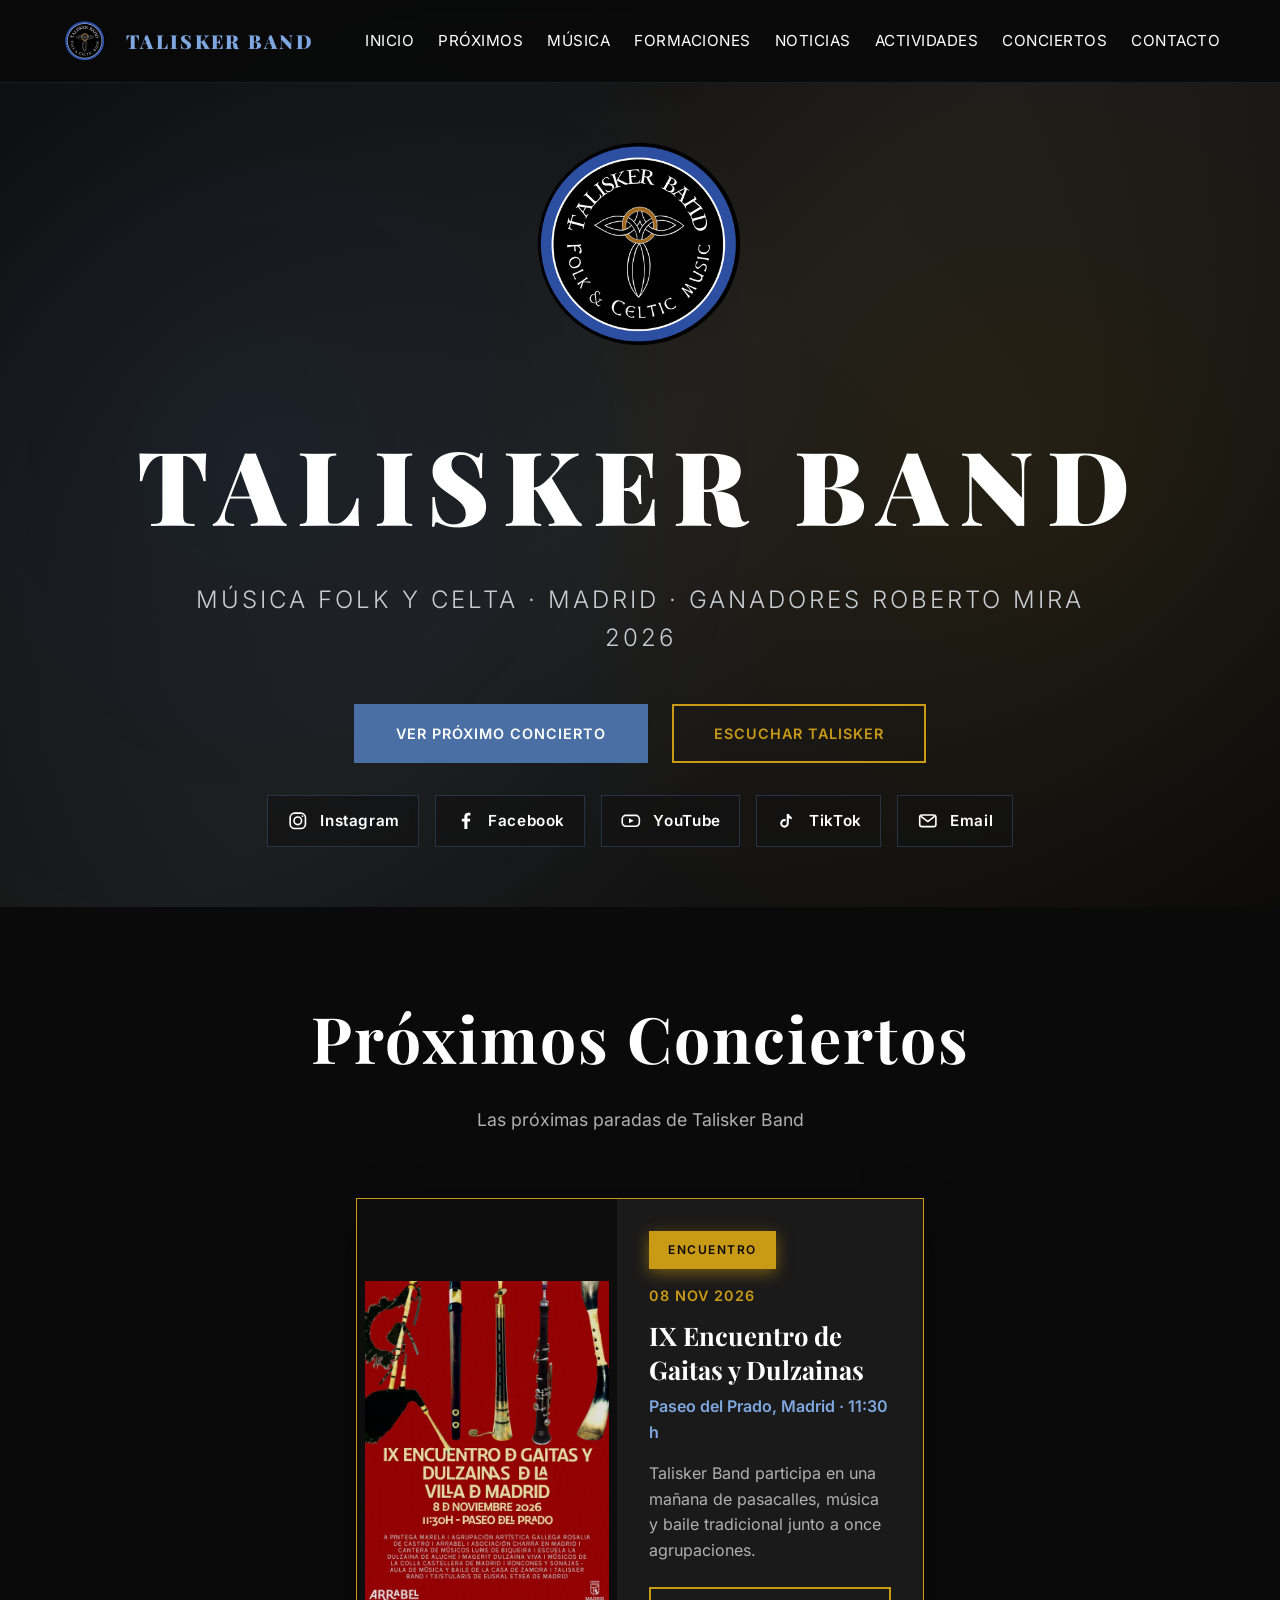
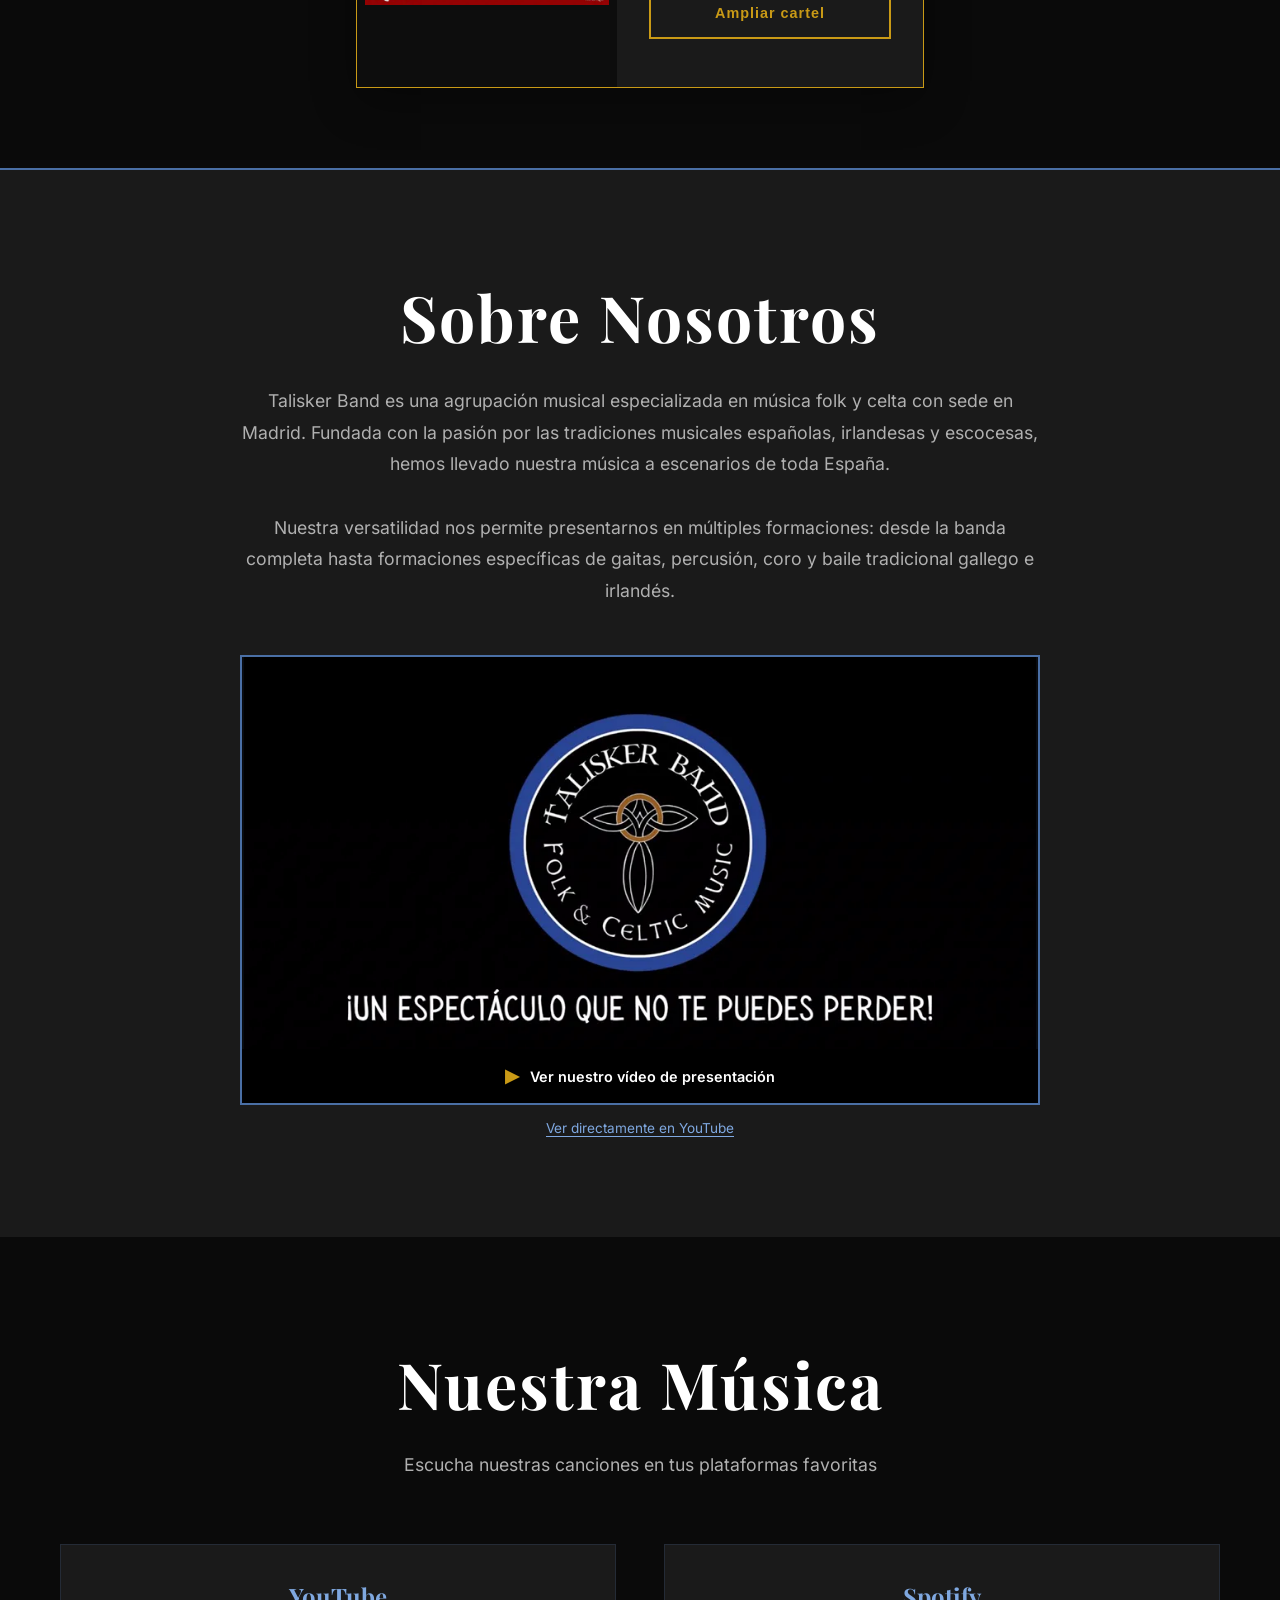
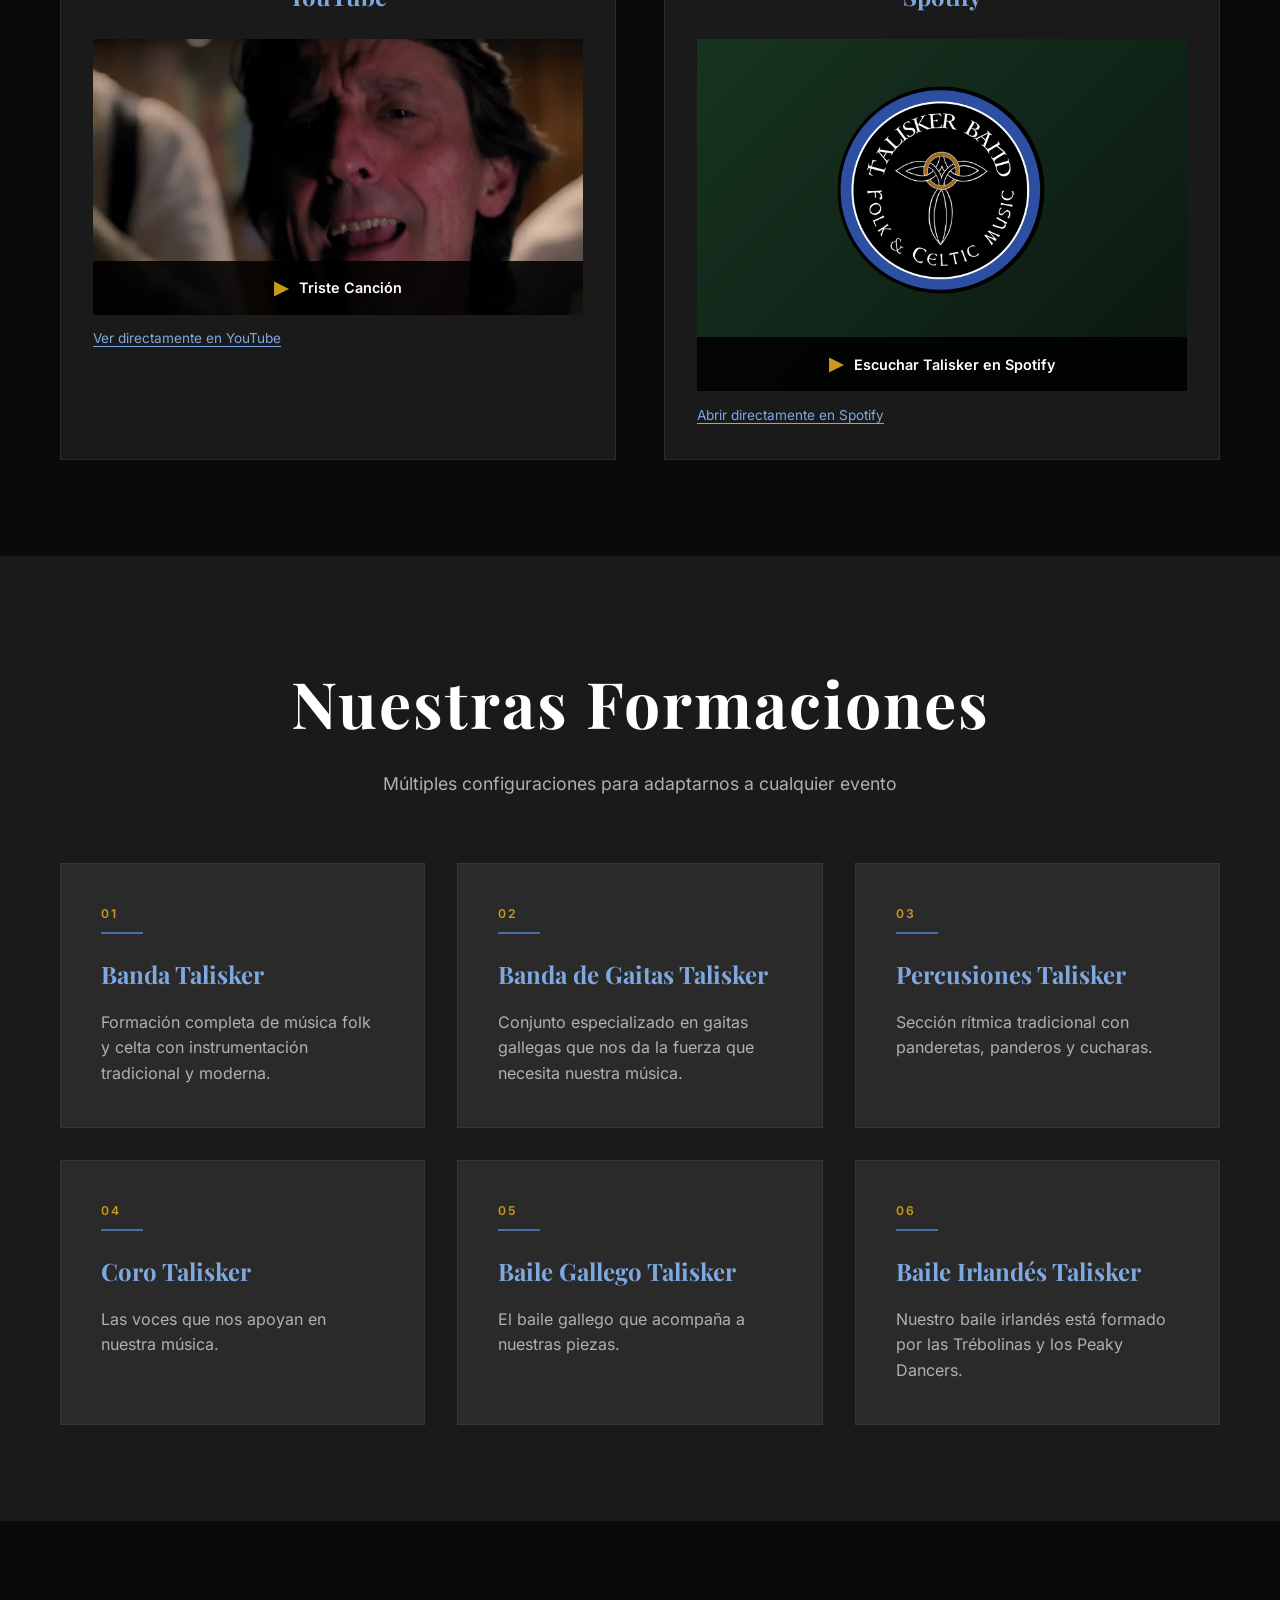
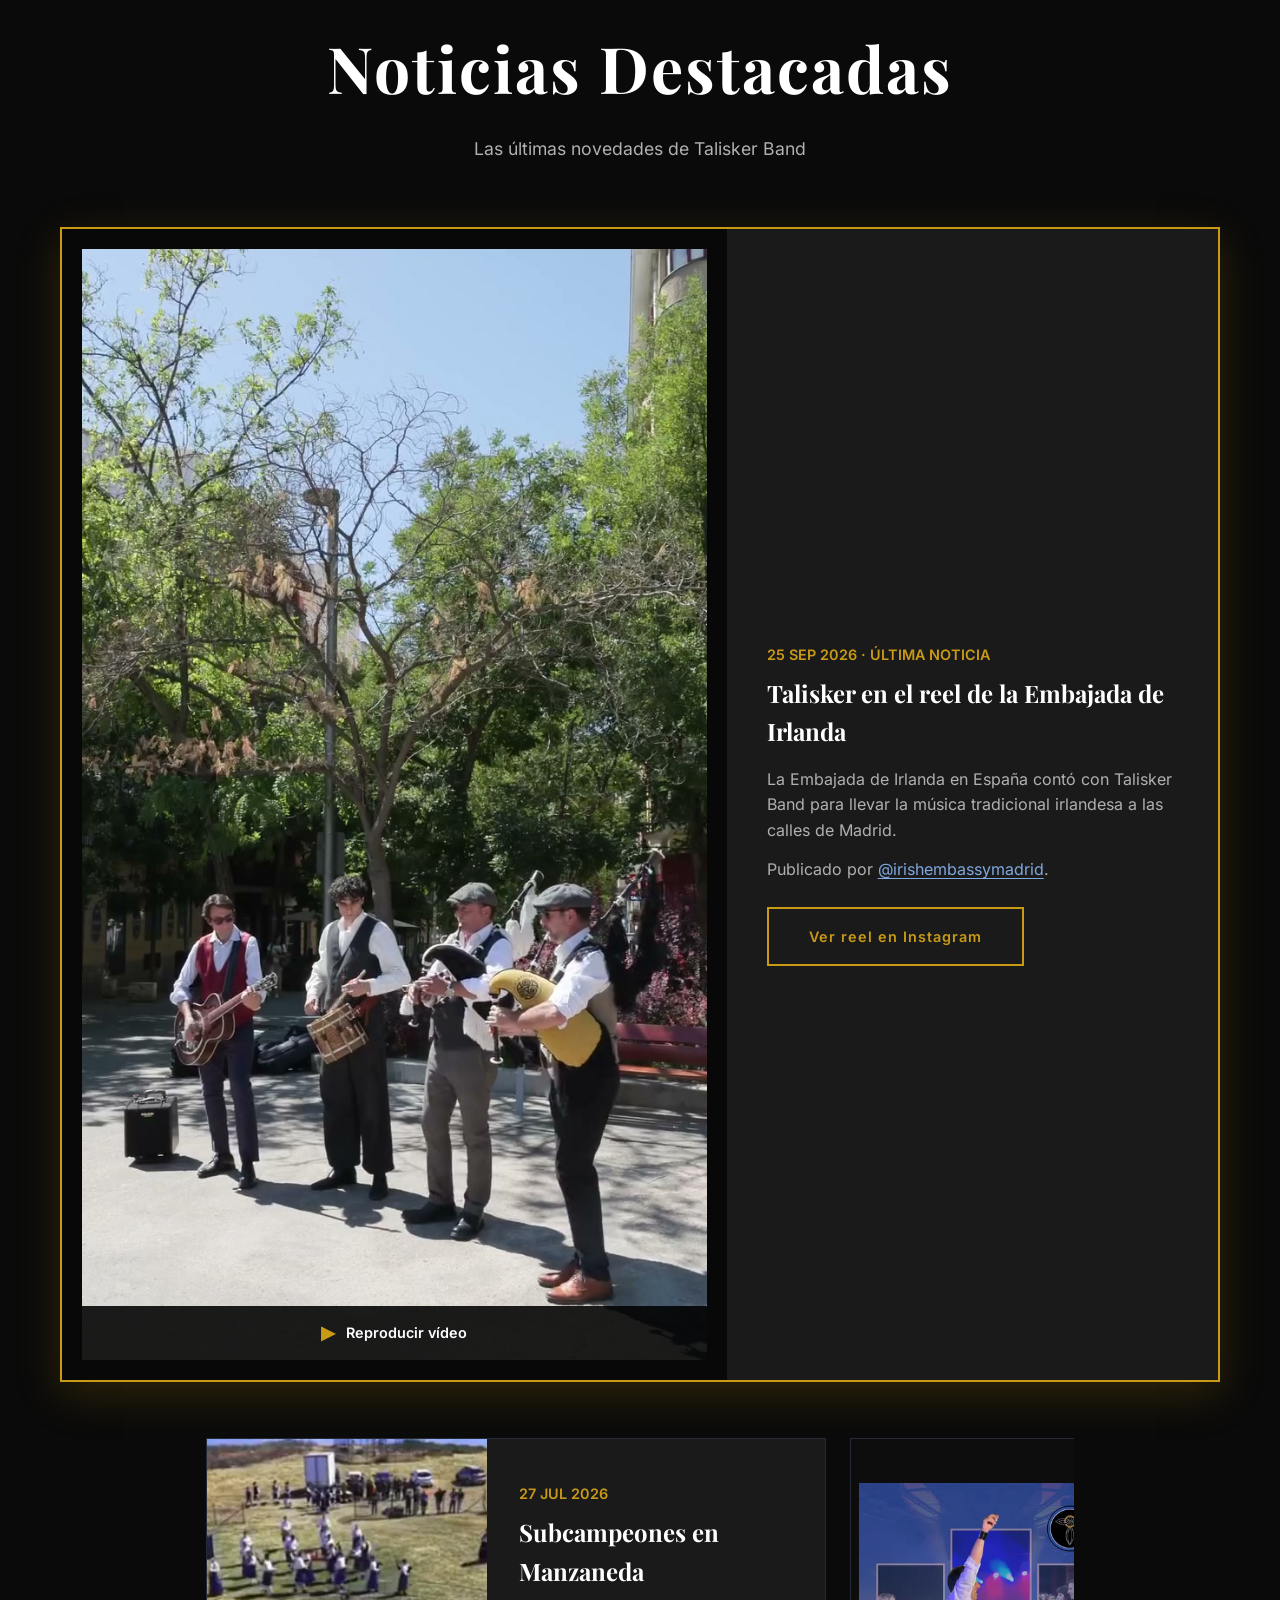
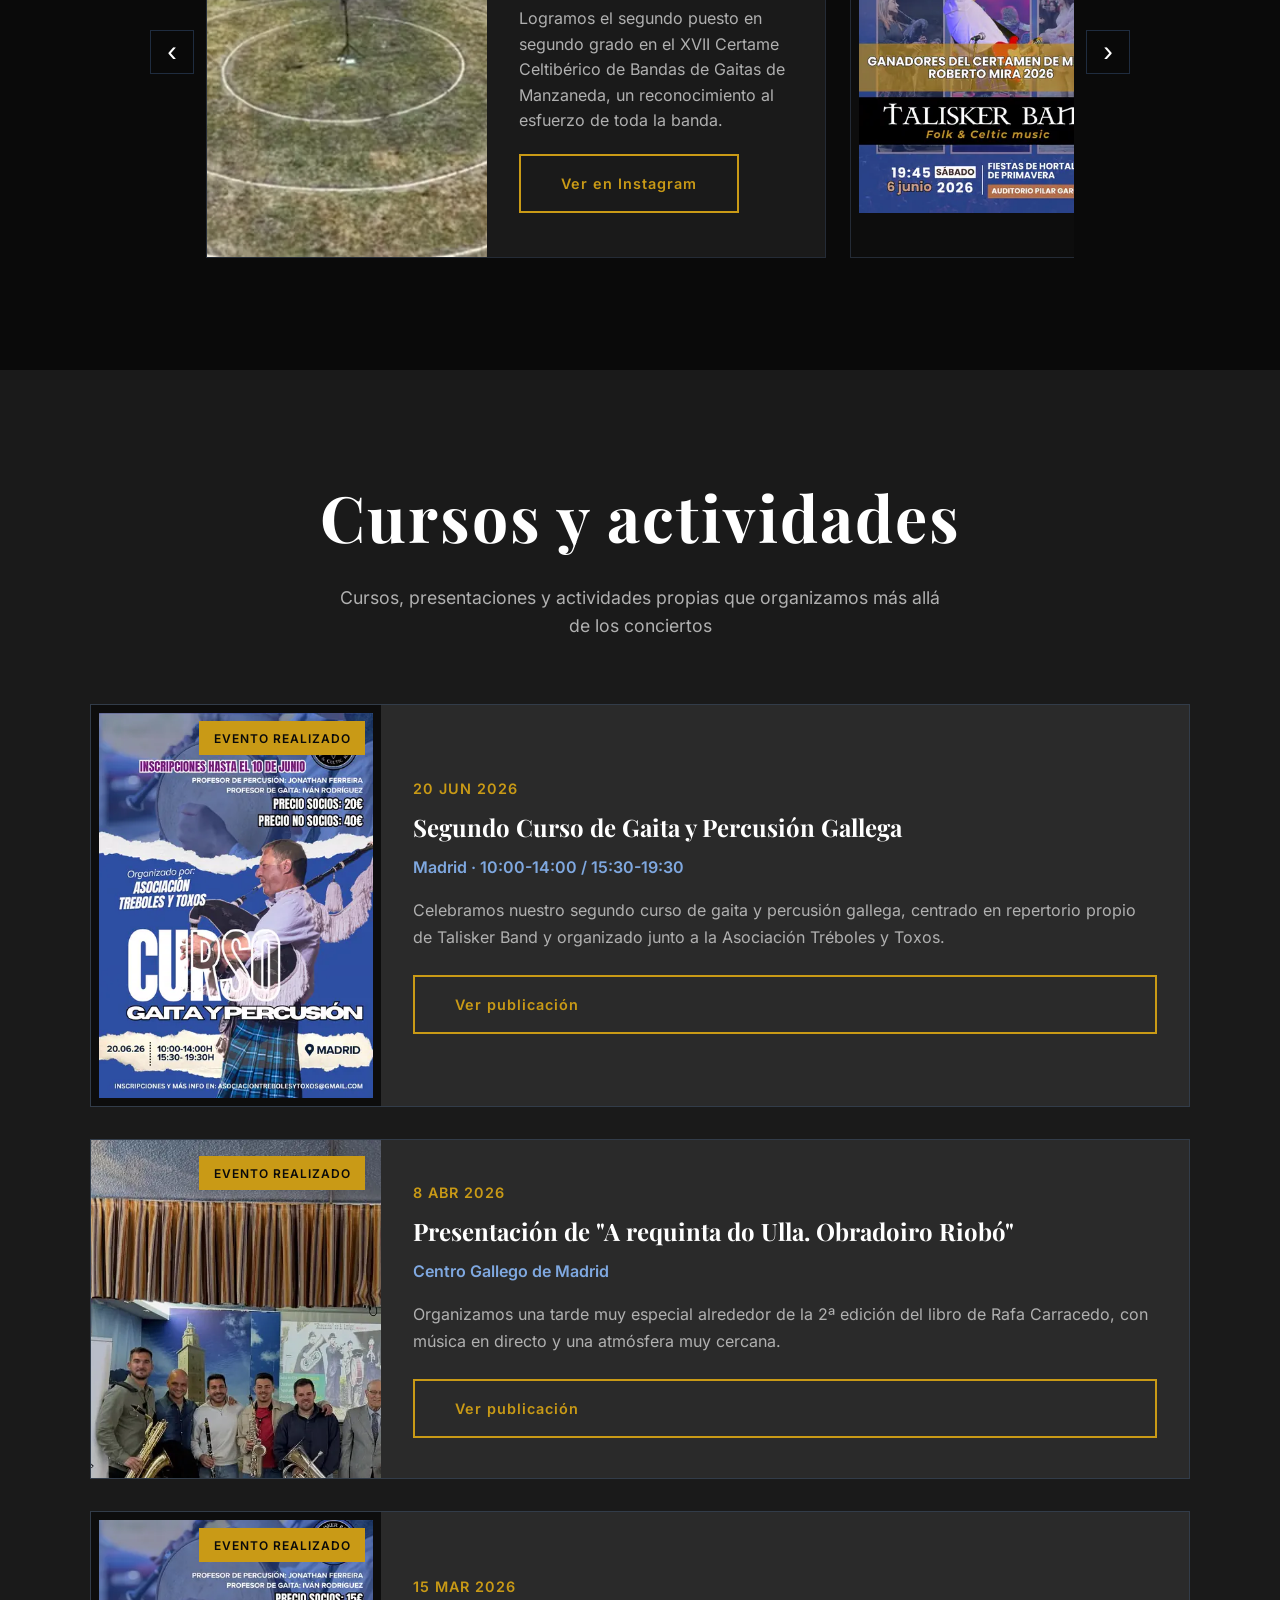
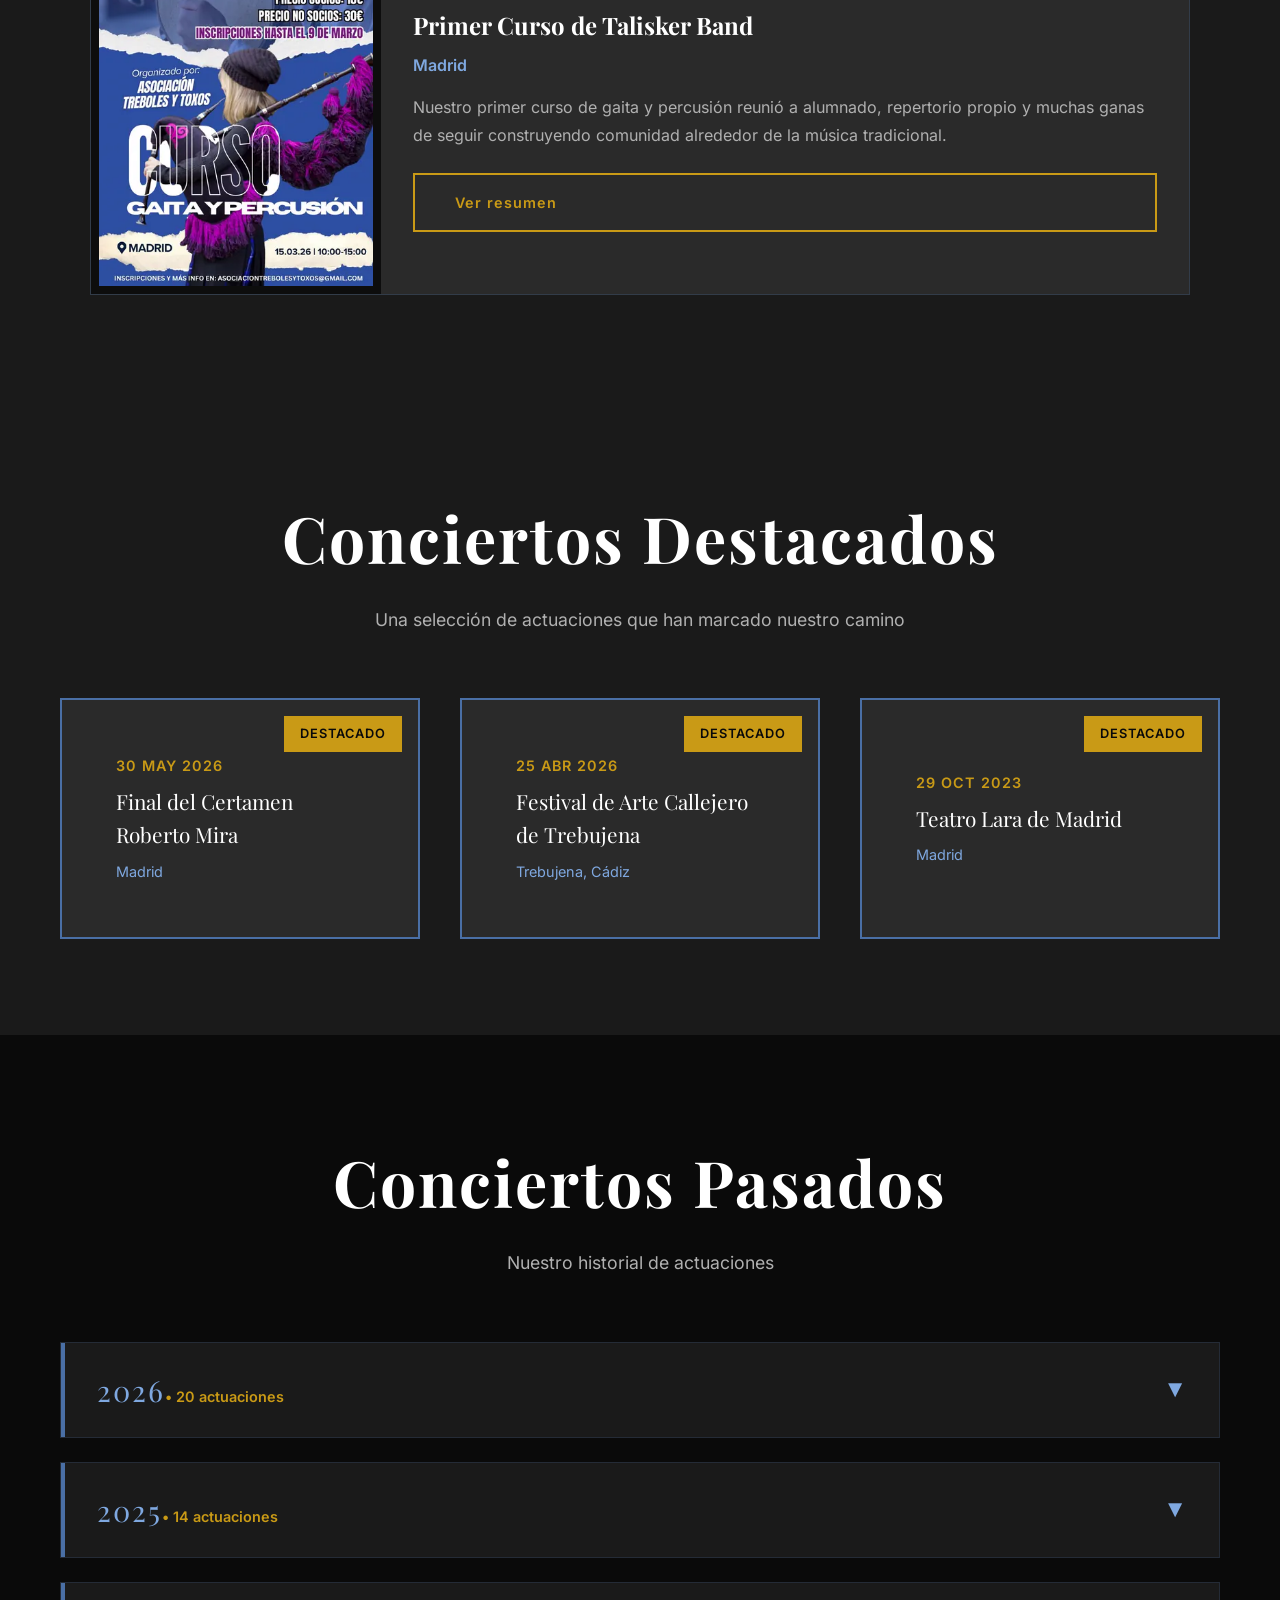
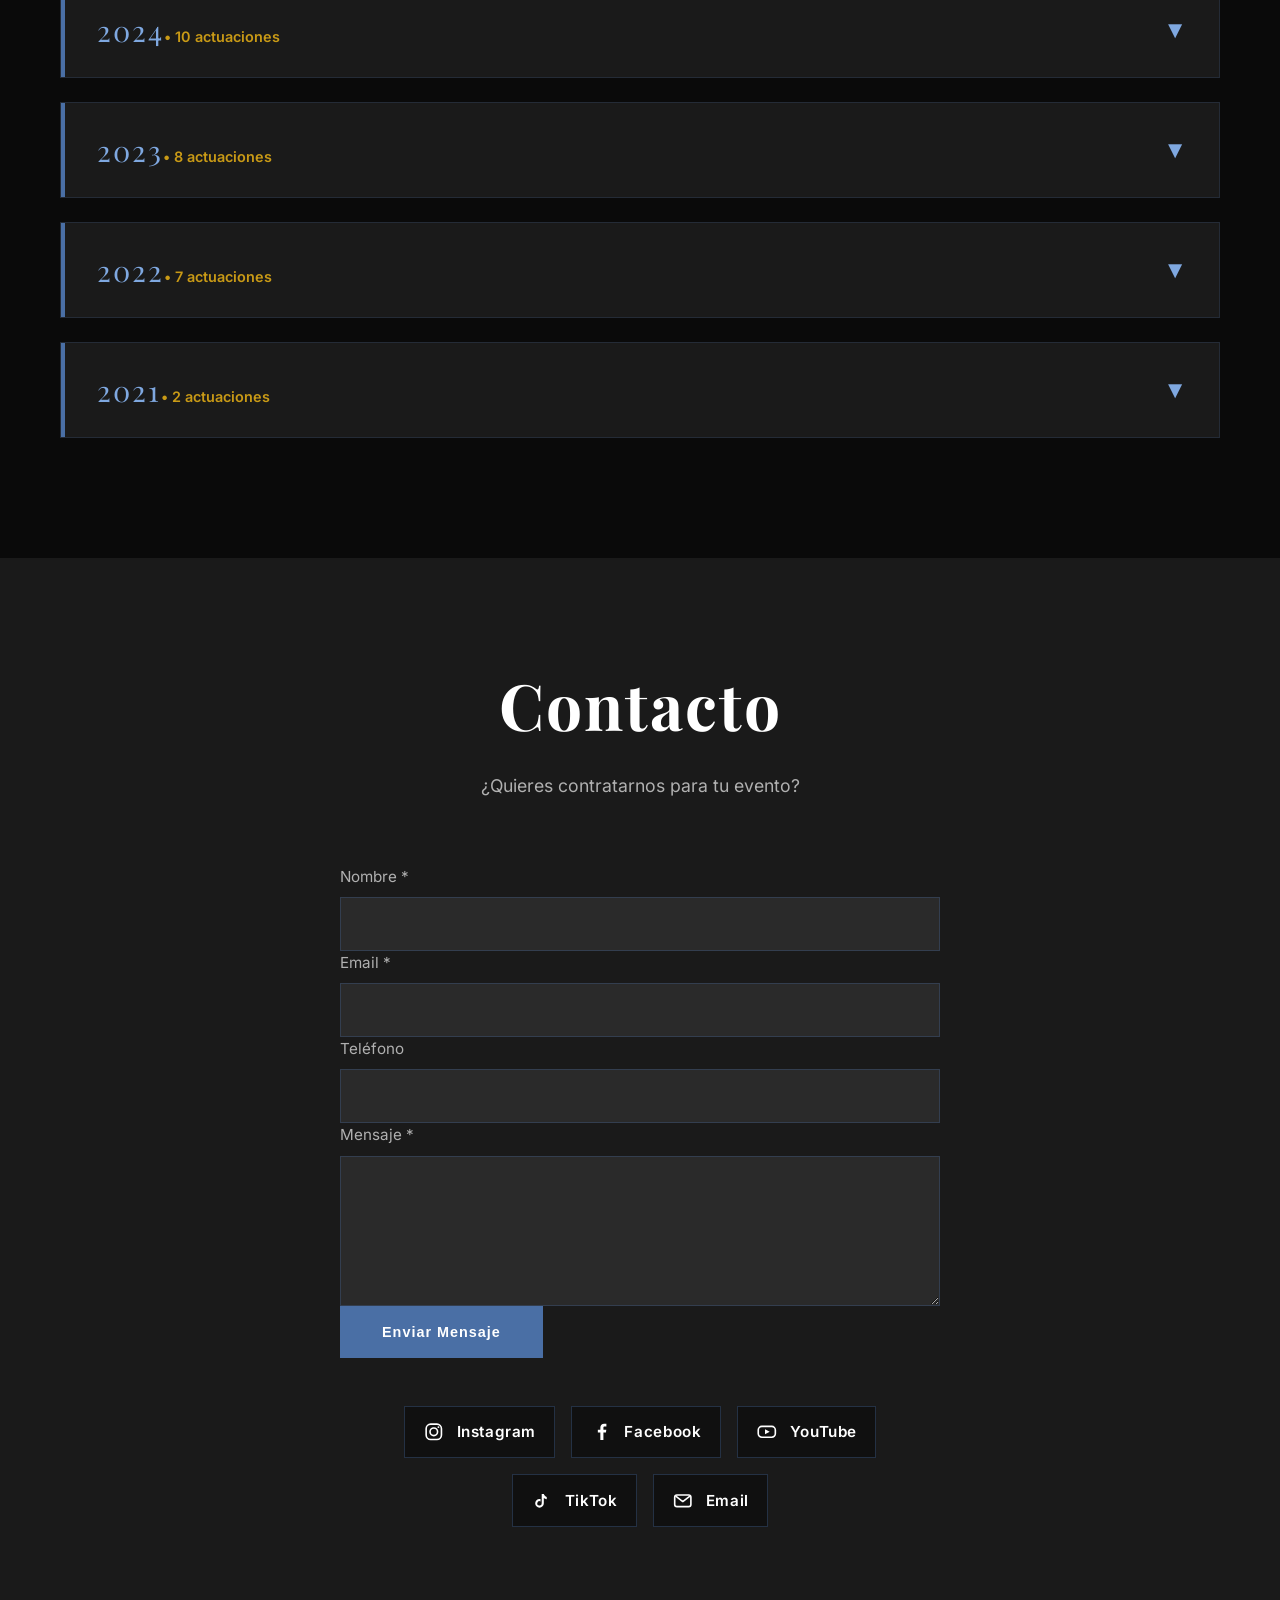
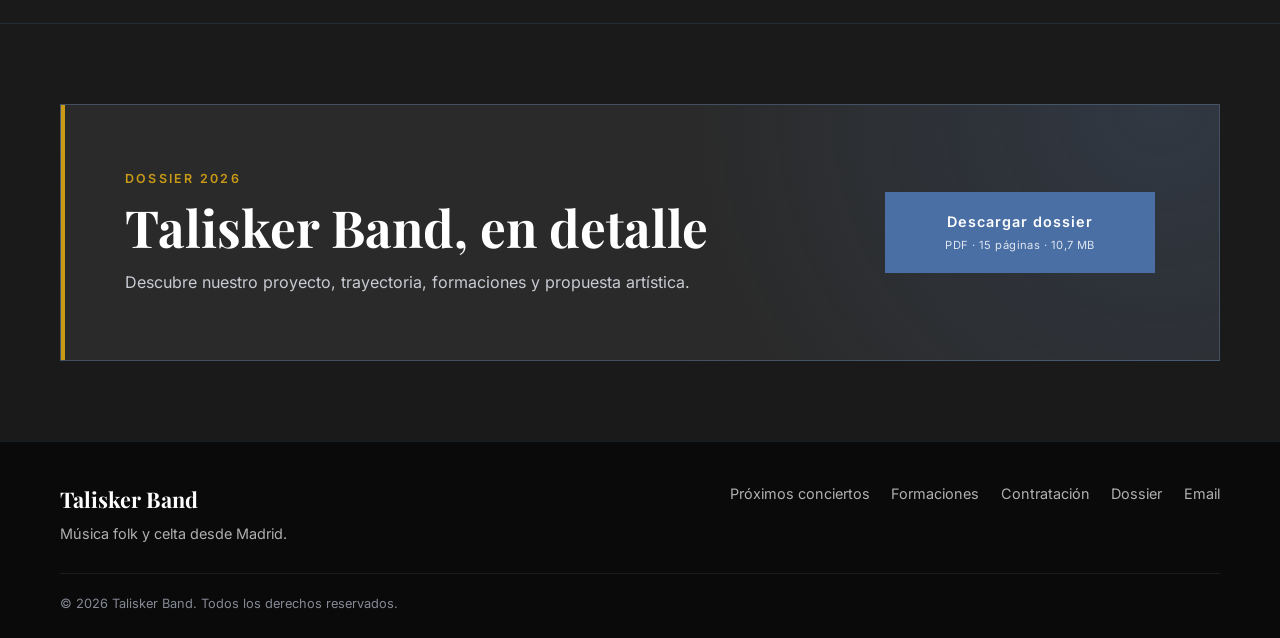
==== commit d7bc79e5: "Mueve Sigüenza al histórico de conciertos" ====
--- a/index.html
+++ b/index.html
@@ -201,32 +201,6 @@
         <div class="upcoming-grid">
             <div class="upcoming-card">
                 <button type="button" class="poster-trigger"
-                        data-poster-src="recursos/proximos/2026-11-01-siguenza.webp"
-                        data-poster-title="Concierto en Sigüenza · 1 de noviembre de 2026"
-                        aria-label="Ampliar el cartel de Concierto en Sigüenza">
-                    <img src="recursos/miniaturas/2026-11-01-siguenza.webp"
-                         alt="Cartel del concierto de Talisker Band en Sigüenza, el 1 de noviembre de 2026 en el Auditorio El Pósito"
-                         class="upcoming-thumbnail poster-contain"
-                         loading="lazy" decoding="async">
-                </button>
-                <div class="upcoming-content">
-                    <div class="upcoming-badge">CONCIERTO</div>
-                    <time class="upcoming-date" datetime="2026-11-01">01 NOV 2026</time>
-                    <h3 class="upcoming-title">Concierto en Sigüenza</h3>
-                    <p class="upcoming-venue">Auditorio El Pósito, Sigüenza · 19:00 h</p>
-                    <p class="upcoming-description">Talisker Band cierra la VII edición de Música en Clave de RE-D de Ciudades y Villas Medievales 2026.</p>
-                    <button type="button"
-                            class="btn btn-secondary upcoming-btn"
-                            data-poster-src="recursos/proximos/2026-11-01-siguenza.webp"
-                            data-poster-title="Concierto en Sigüenza · 1 de noviembre de 2026"
-                            aria-label="Ampliar cartel de Concierto en Sigüenza">
-                        Ampliar cartel
-                    </button>
-                </div>
-            </div>
-
-            <div class="upcoming-card">
-                <button type="button" class="poster-trigger"
                         data-poster-src="recursos/proximos/2026-11-08-encuentro-gaitas-prado.webp"
                         data-poster-title="IX Encuentro de Gaitas y Dulzainas · 8 de noviembre de 2026"
                         aria-label="Ampliar el cartel de IX Encuentro de Gaitas y Dulzainas">
@@ -609,7 +583,7 @@
                 <button type="button" class="year-header" id="year-toggle-2026" data-year-toggle aria-expanded="false" aria-controls="year-panel-2026">
                     <span class="year-label">
                         <span class="year-title">2026</span>
-                        <span class="year-count" data-year-count> • 19 actuaciones</span>
+                        <span class="year-count" data-year-count> • 20 actuaciones</span>
                     </span>
                     <span class="year-icon">▼</span>
                 </button>
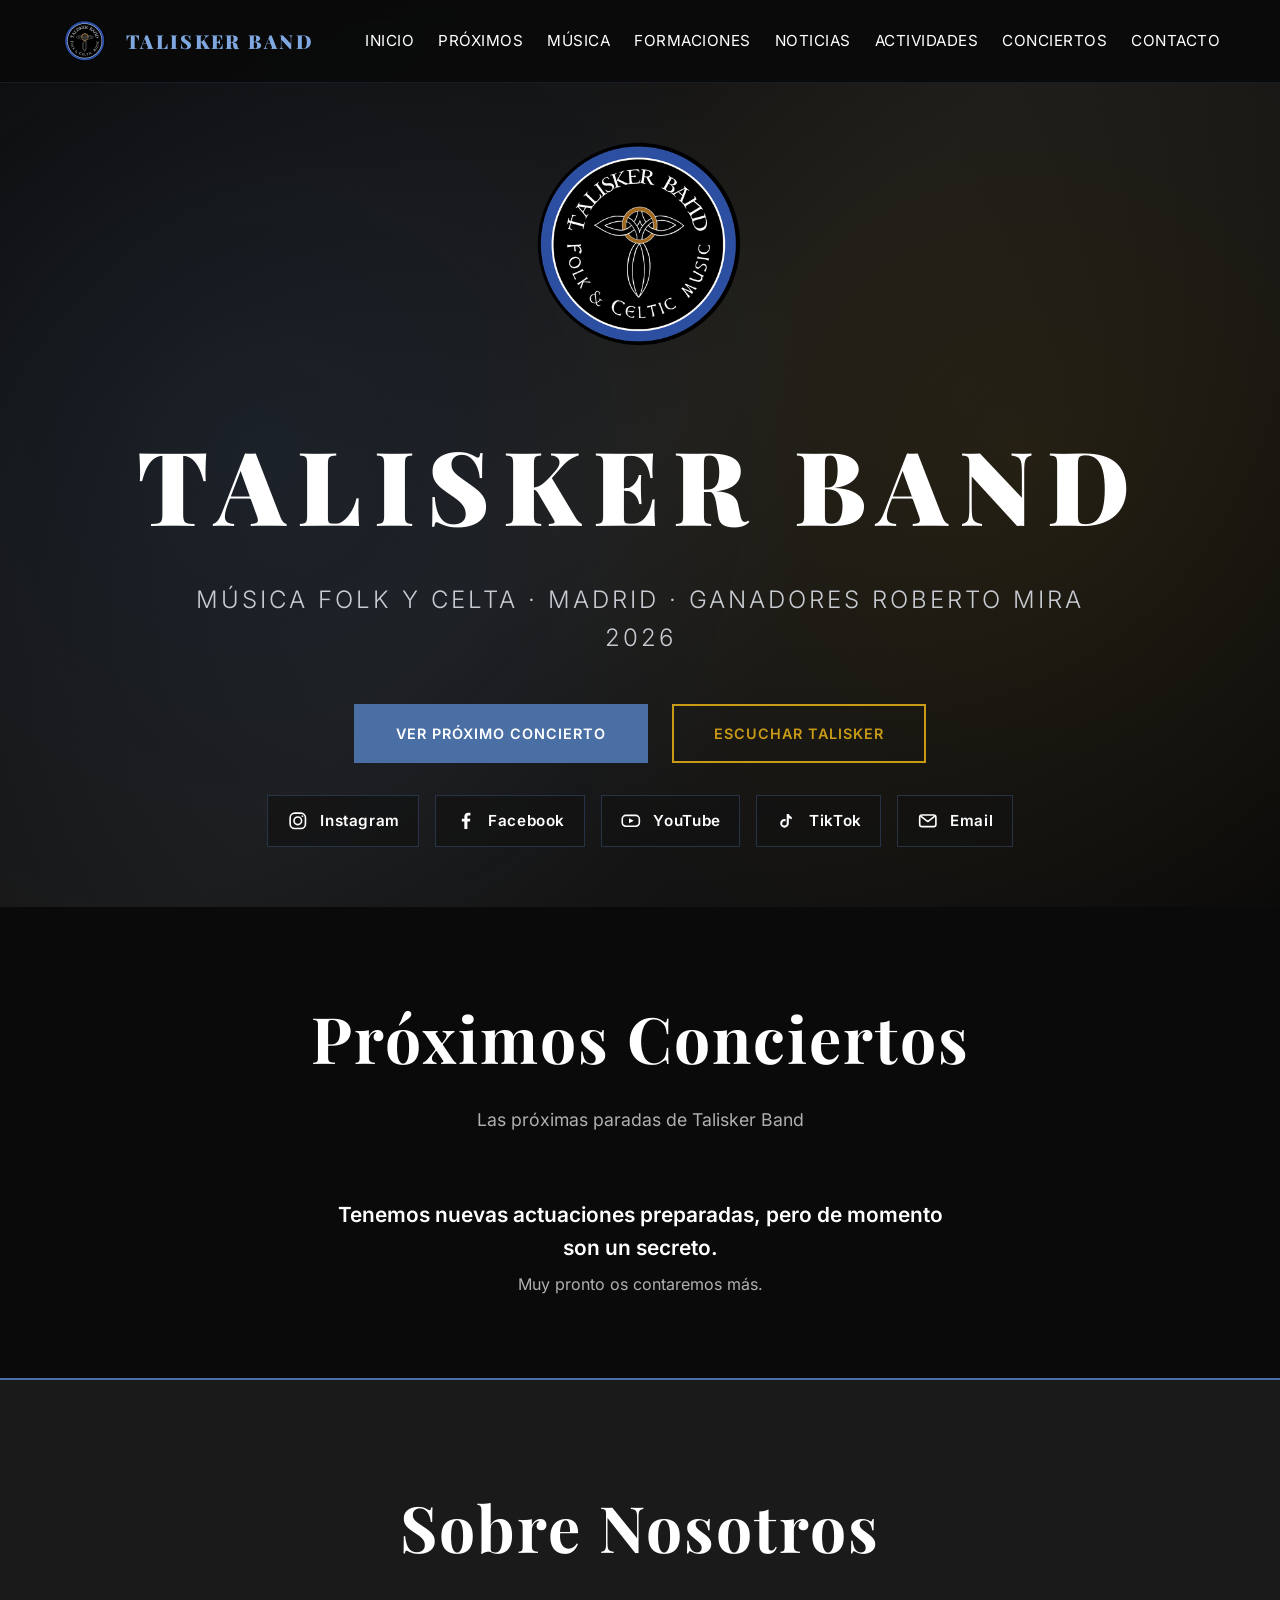
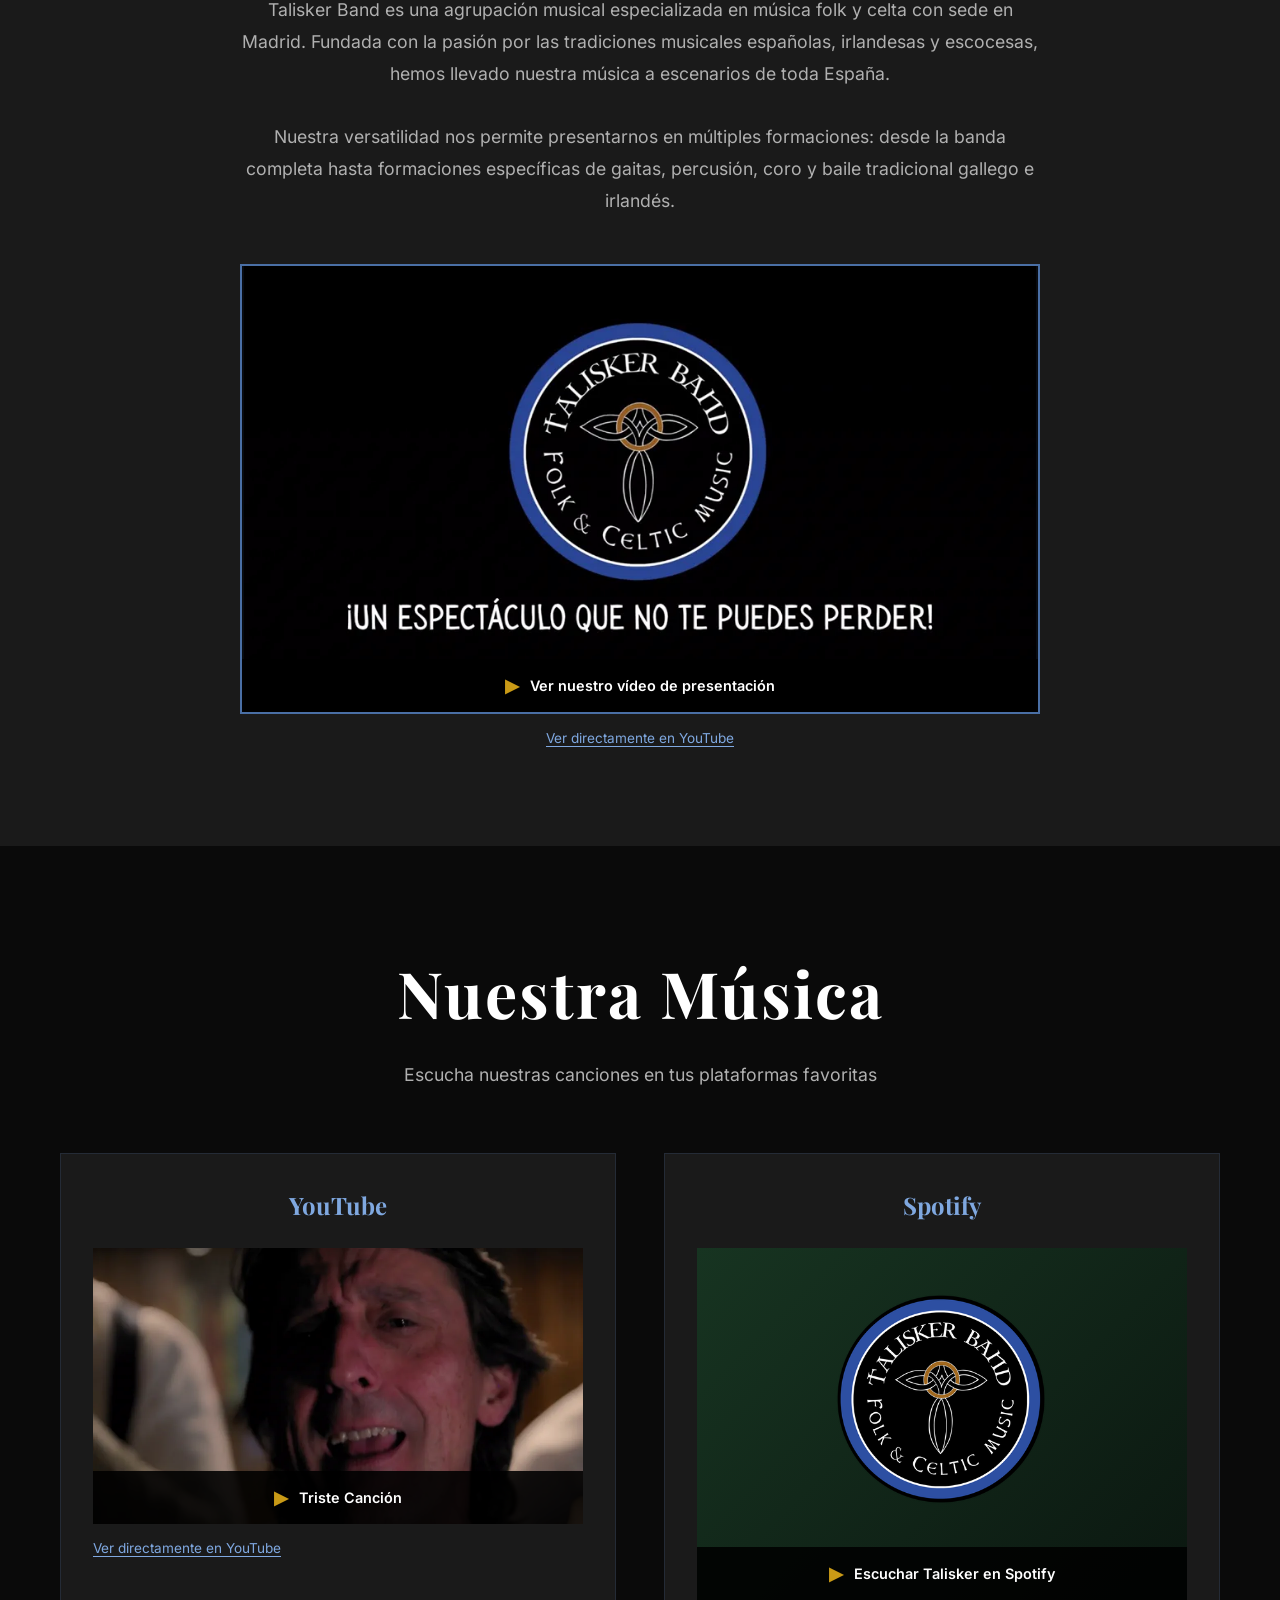
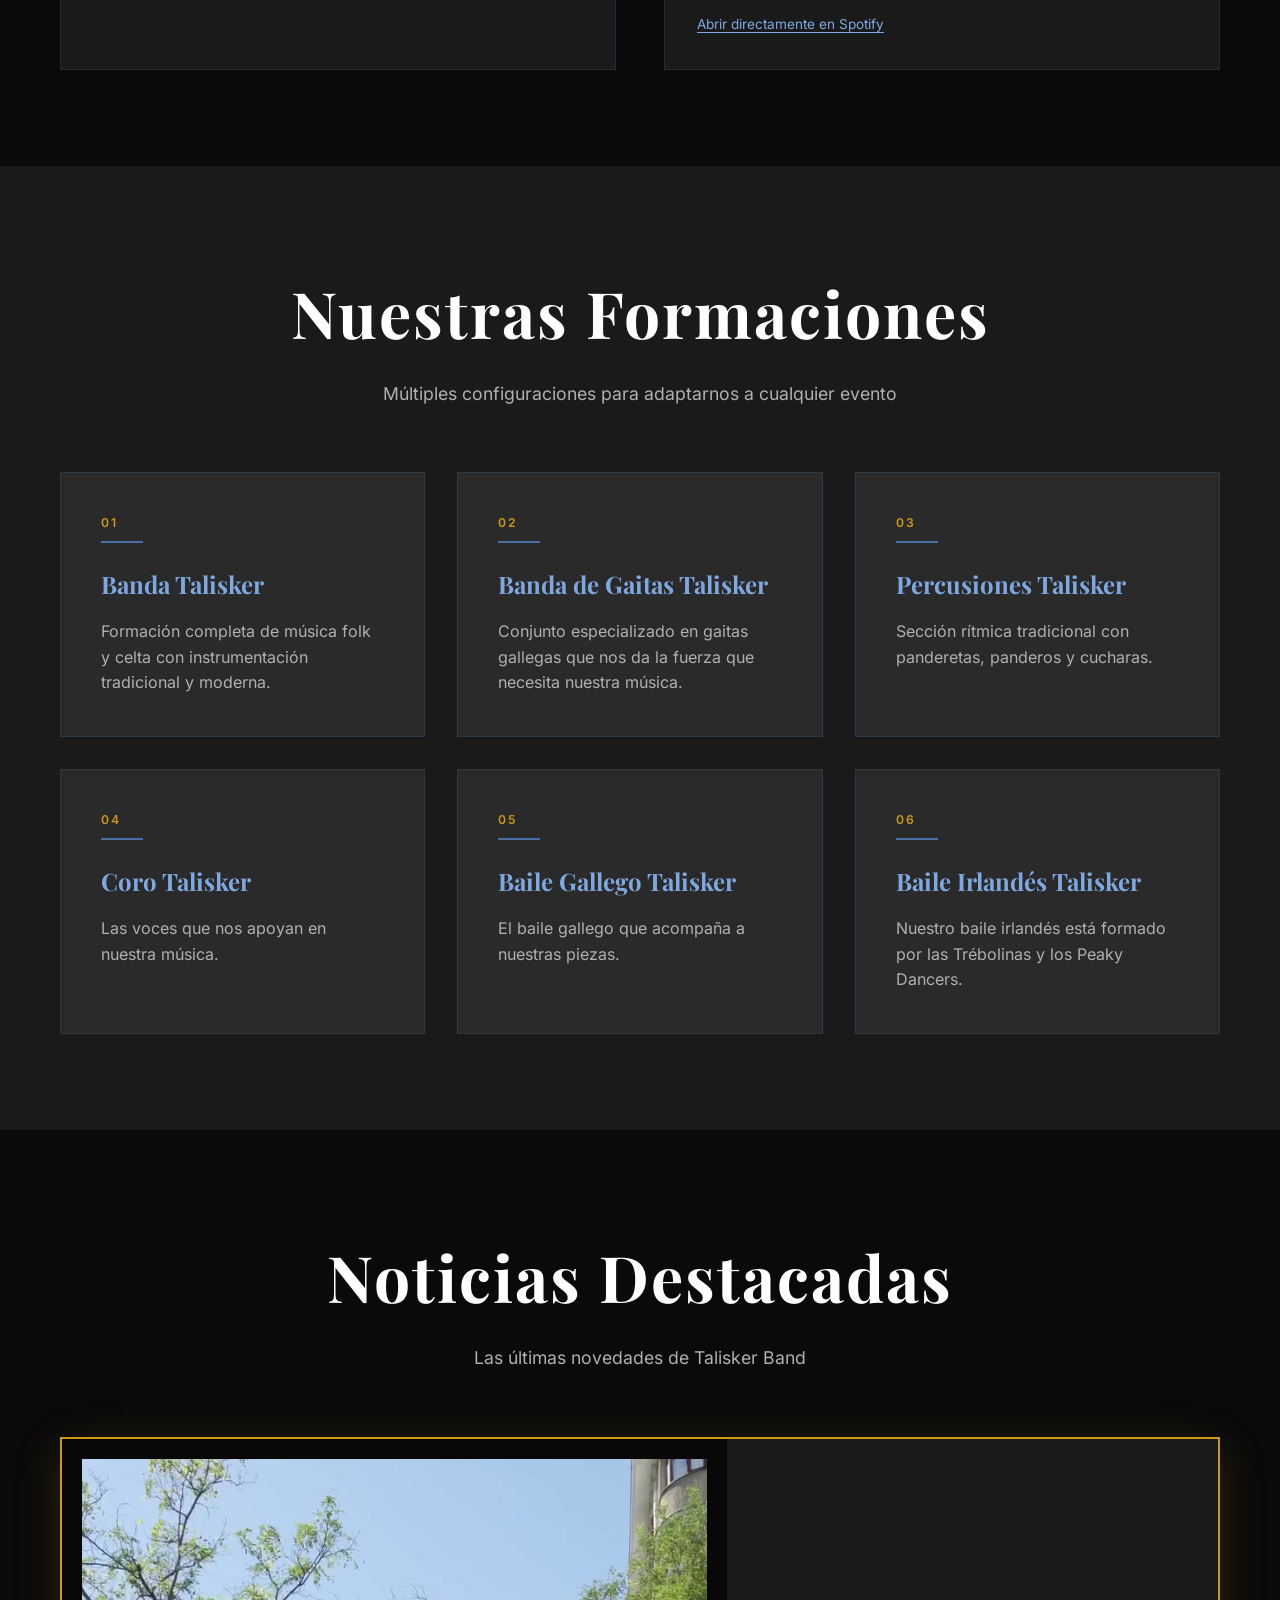
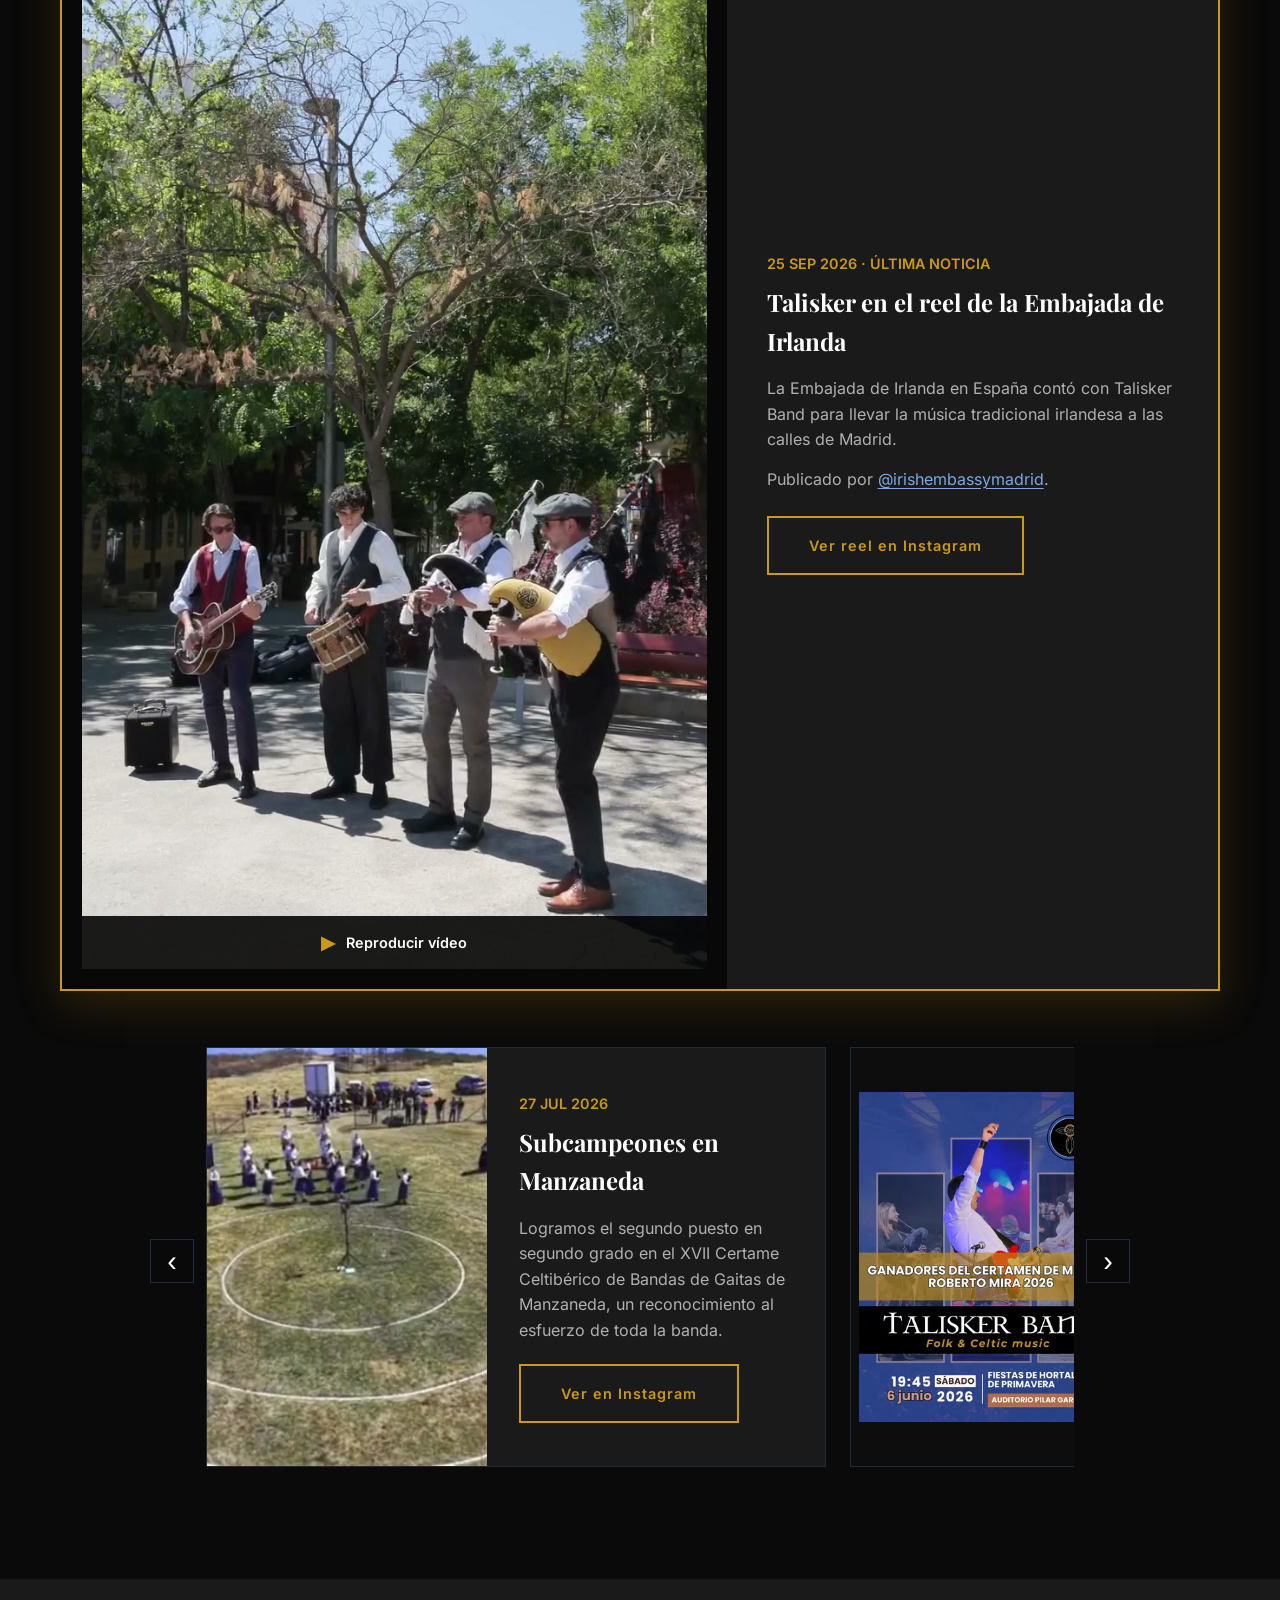
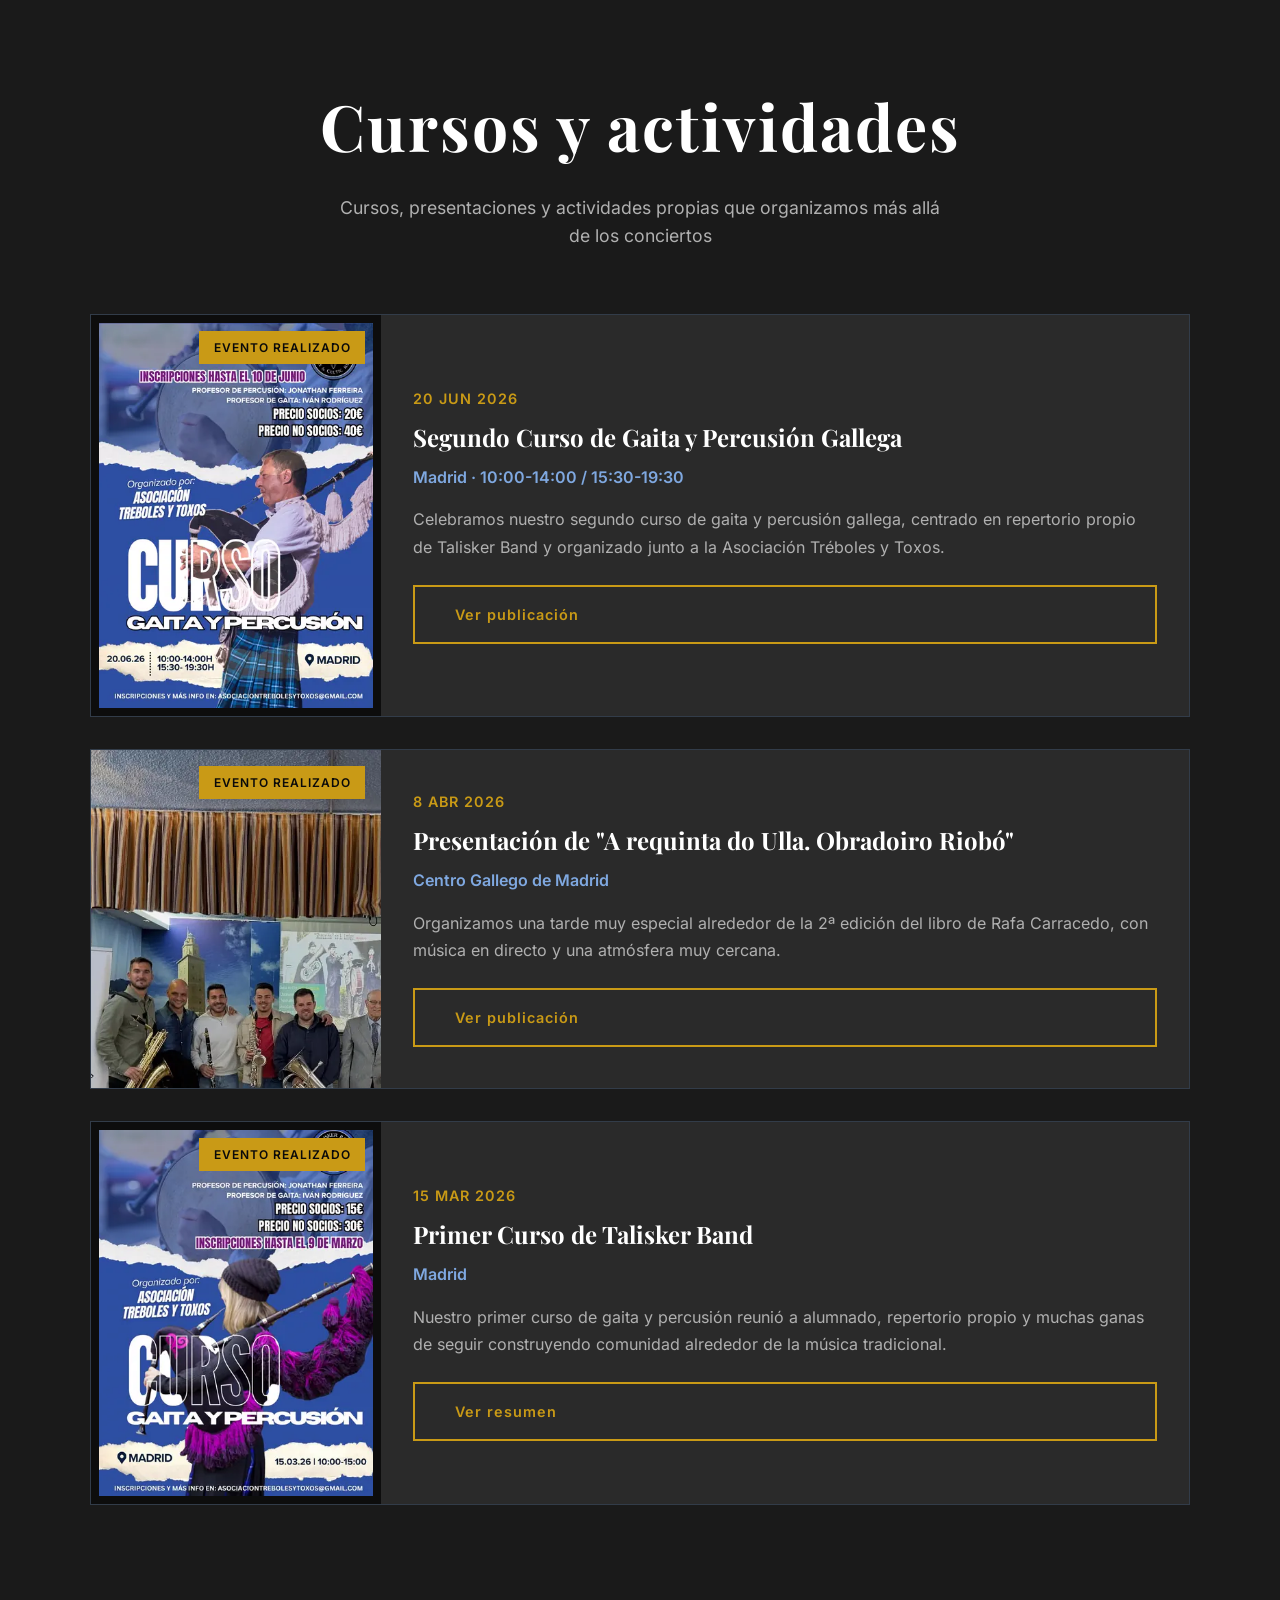
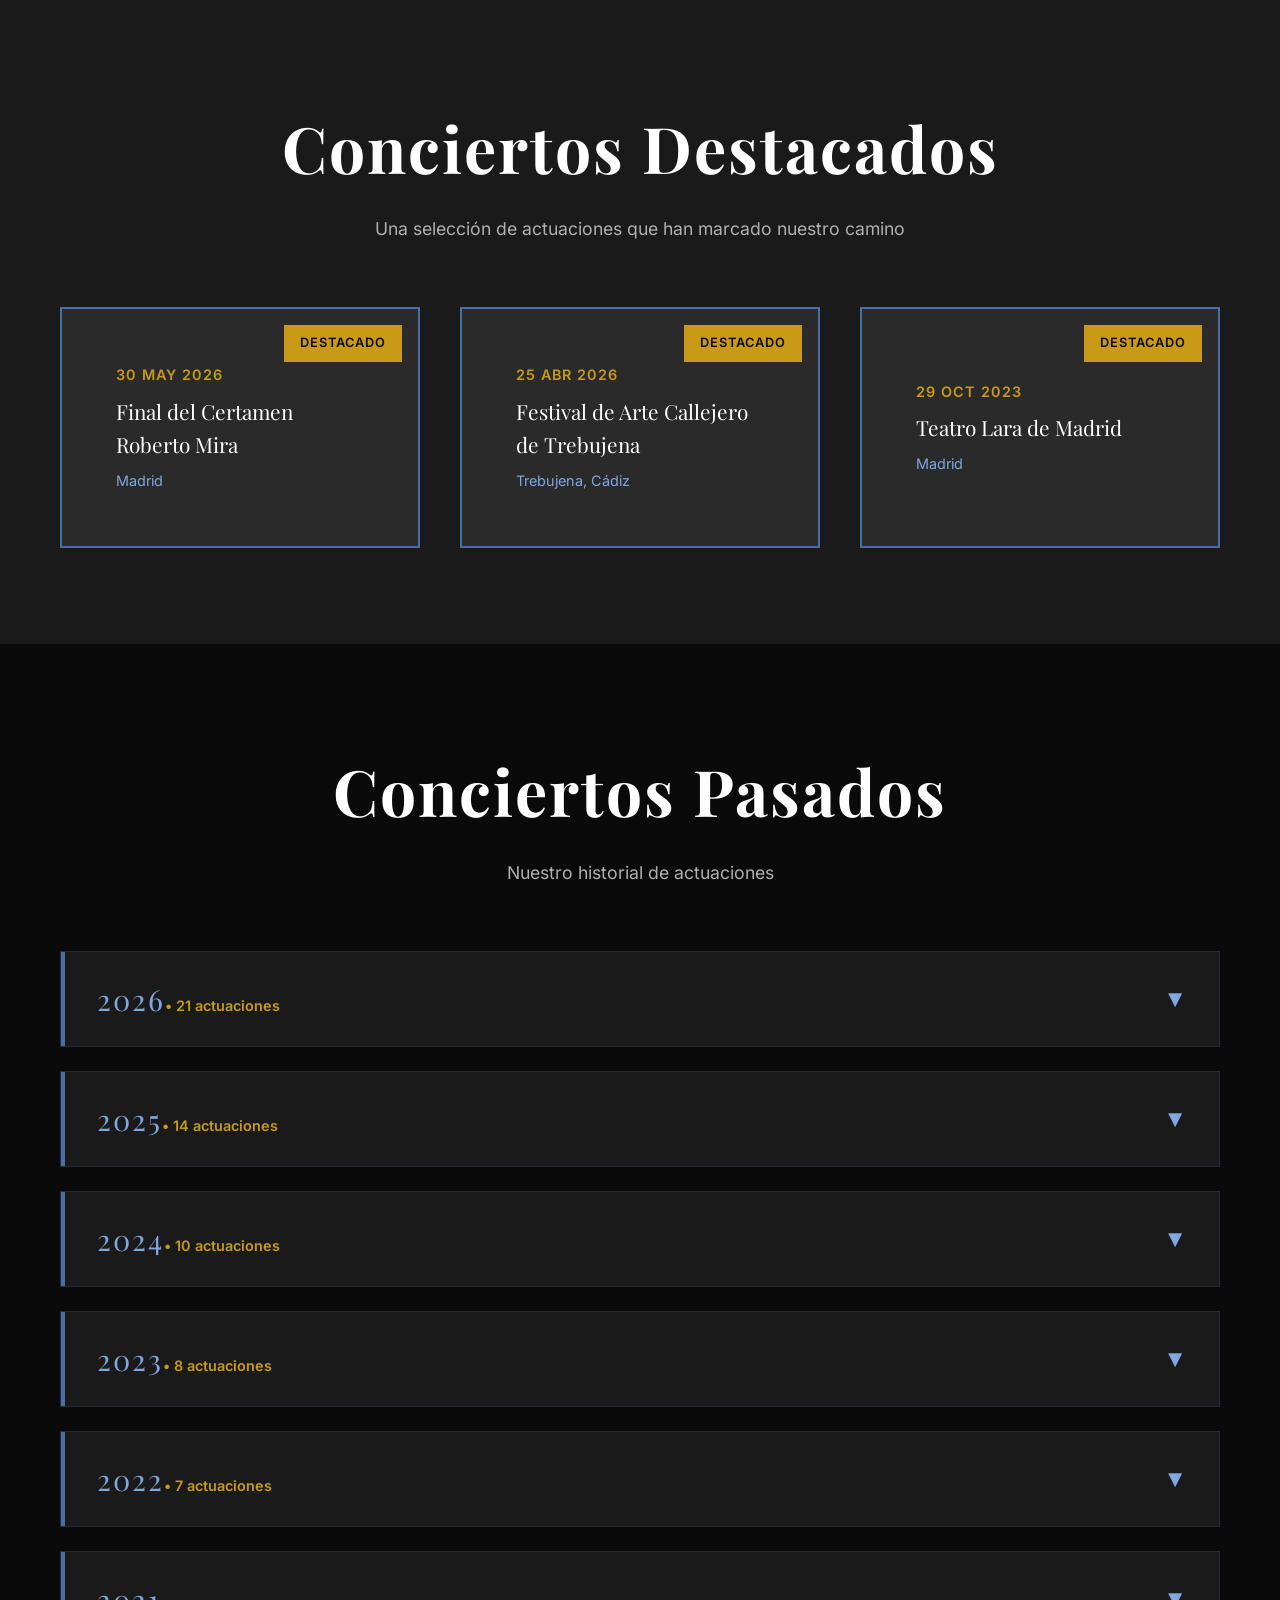
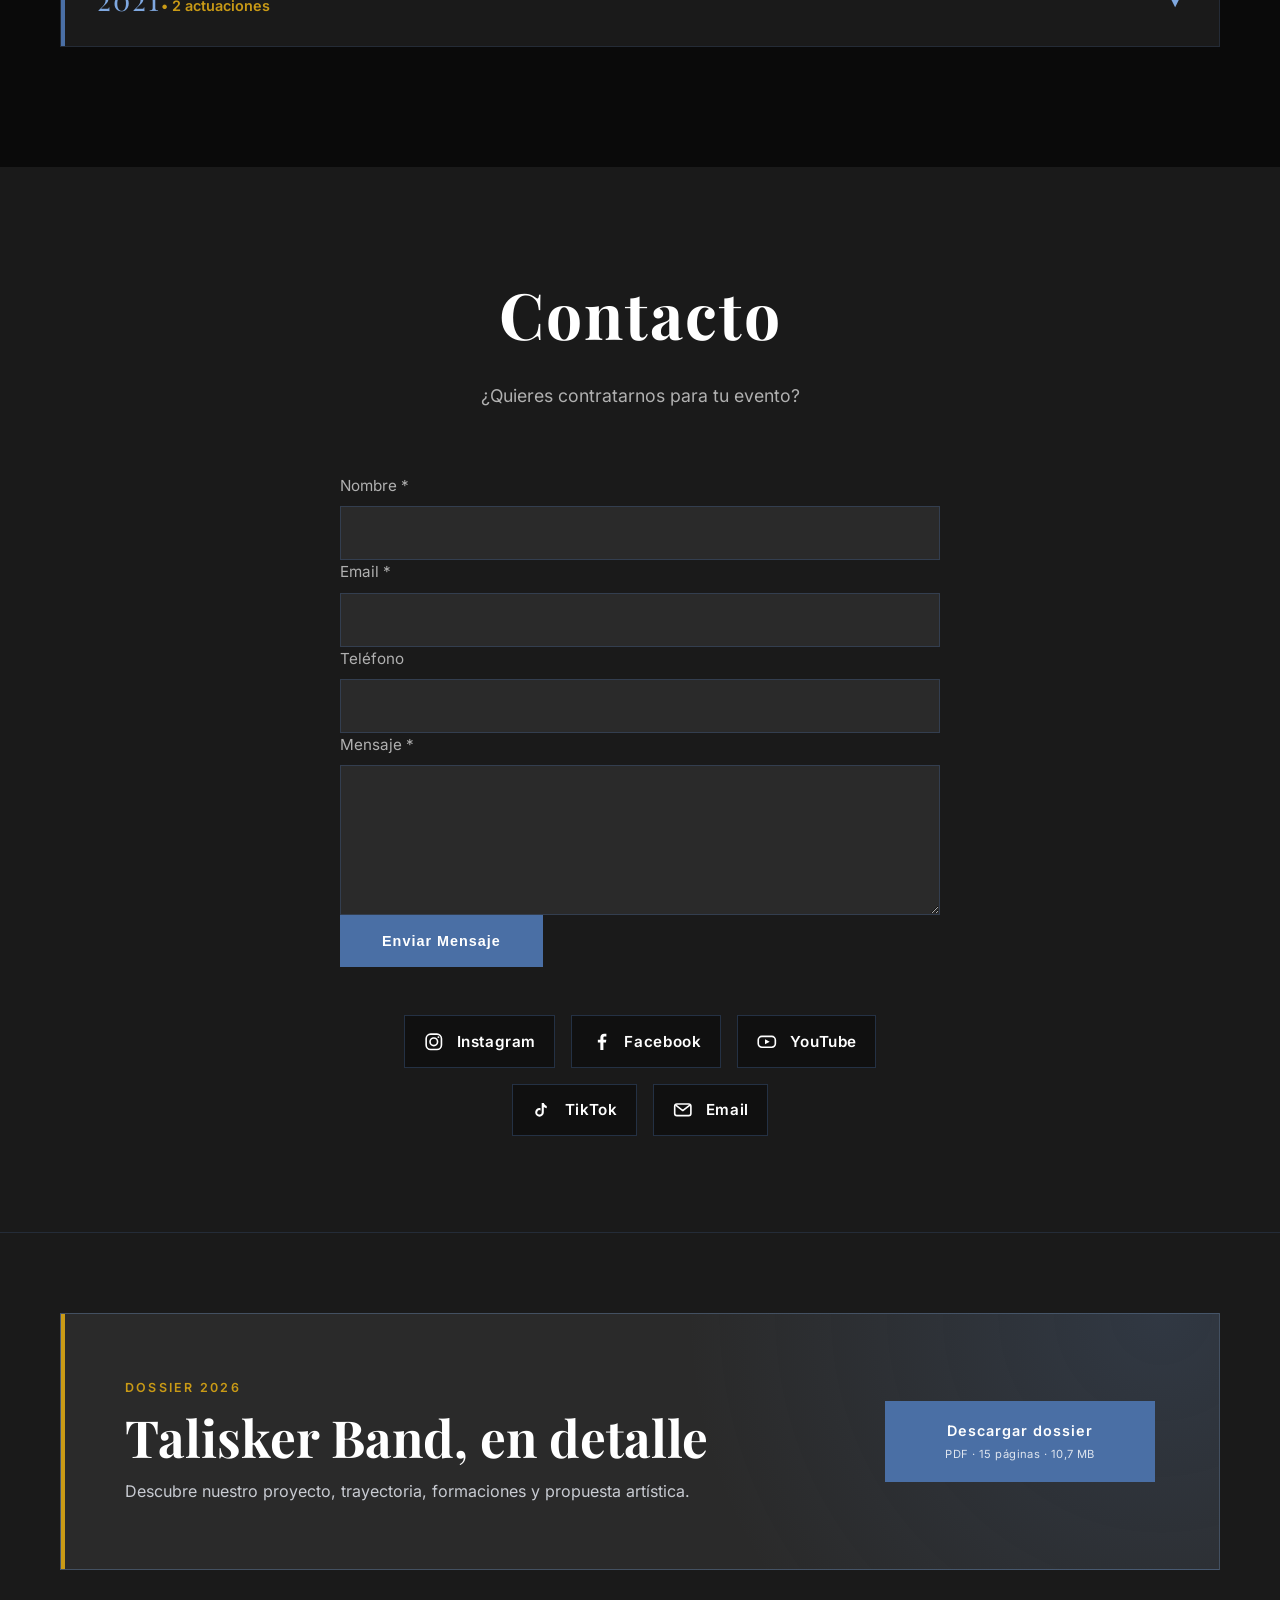
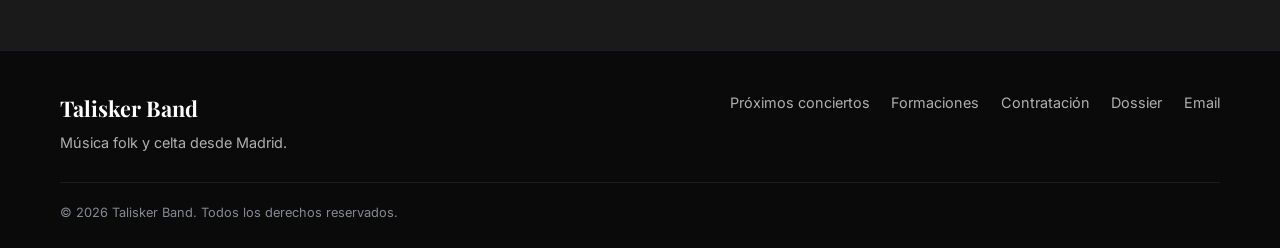
==== commit deab876d: "Mueve el Paseo del Prado al histórico" ====
--- a/index.html
+++ b/index.html
@@ -198,32 +198,9 @@
         <p class="section-subtitle">Las pr&oacute;ximas paradas de Talisker Band</p>
 
         <!-- INICIO PROXIMOS GENERADOS -->
-        <div class="upcoming-grid">
-            <div class="upcoming-card">
-                <button type="button" class="poster-trigger"
-                        data-poster-src="recursos/proximos/2026-11-08-encuentro-gaitas-prado.webp"
-                        data-poster-title="IX Encuentro de Gaitas y Dulzainas · 8 de noviembre de 2026"
-                        aria-label="Ampliar el cartel de IX Encuentro de Gaitas y Dulzainas">
-                    <img src="recursos/miniaturas/2026-11-08-encuentro-gaitas-prado.webp"
-                         alt="Cartel del IX Encuentro de Gaitas y Dulzainas de la Villa de Madrid, el 8 de noviembre de 2026 en el Paseo del Prado"
-                         class="upcoming-thumbnail poster-contain"
-                         loading="lazy" decoding="async">
-                </button>
-                <div class="upcoming-content">
-                    <div class="upcoming-badge">ENCUENTRO</div>
-                    <time class="upcoming-date" datetime="2026-11-08">08 NOV 2026</time>
-                    <h3 class="upcoming-title">IX Encuentro de Gaitas y Dulzainas</h3>
-                    <p class="upcoming-venue">Paseo del Prado, Madrid · 11:30 h</p>
-                    <p class="upcoming-description">Talisker Band participa en una mañana de pasacalles, música y baile tradicional junto a once agrupaciones.</p>
-                    <button type="button"
-                            class="btn btn-secondary upcoming-btn"
-                            data-poster-src="recursos/proximos/2026-11-08-encuentro-gaitas-prado.webp"
-                            data-poster-title="IX Encuentro de Gaitas y Dulzainas · 8 de noviembre de 2026"
-                            aria-label="Ampliar cartel de IX Encuentro de Gaitas y Dulzainas">
-                        Ampliar cartel
-                    </button>
-                </div>
-            </div>
+        <div class="upcoming-secret">
+            <p>Tenemos nuevas actuaciones preparadas, pero de momento son un secreto.</p>
+            <p>Muy pronto os contaremos más.</p>
         </div>
         <!-- FIN PROXIMOS GENERADOS -->
     </div>
@@ -583,7 +560,7 @@
                 <button type="button" class="year-header" id="year-toggle-2026" data-year-toggle aria-expanded="false" aria-controls="year-panel-2026">
                     <span class="year-label">
                         <span class="year-title">2026</span>
-                        <span class="year-count" data-year-count> • 20 actuaciones</span>
+                        <span class="year-count" data-year-count> • 21 actuaciones</span>
                     </span>
                     <span class="year-icon">▼</span>
                 </button>
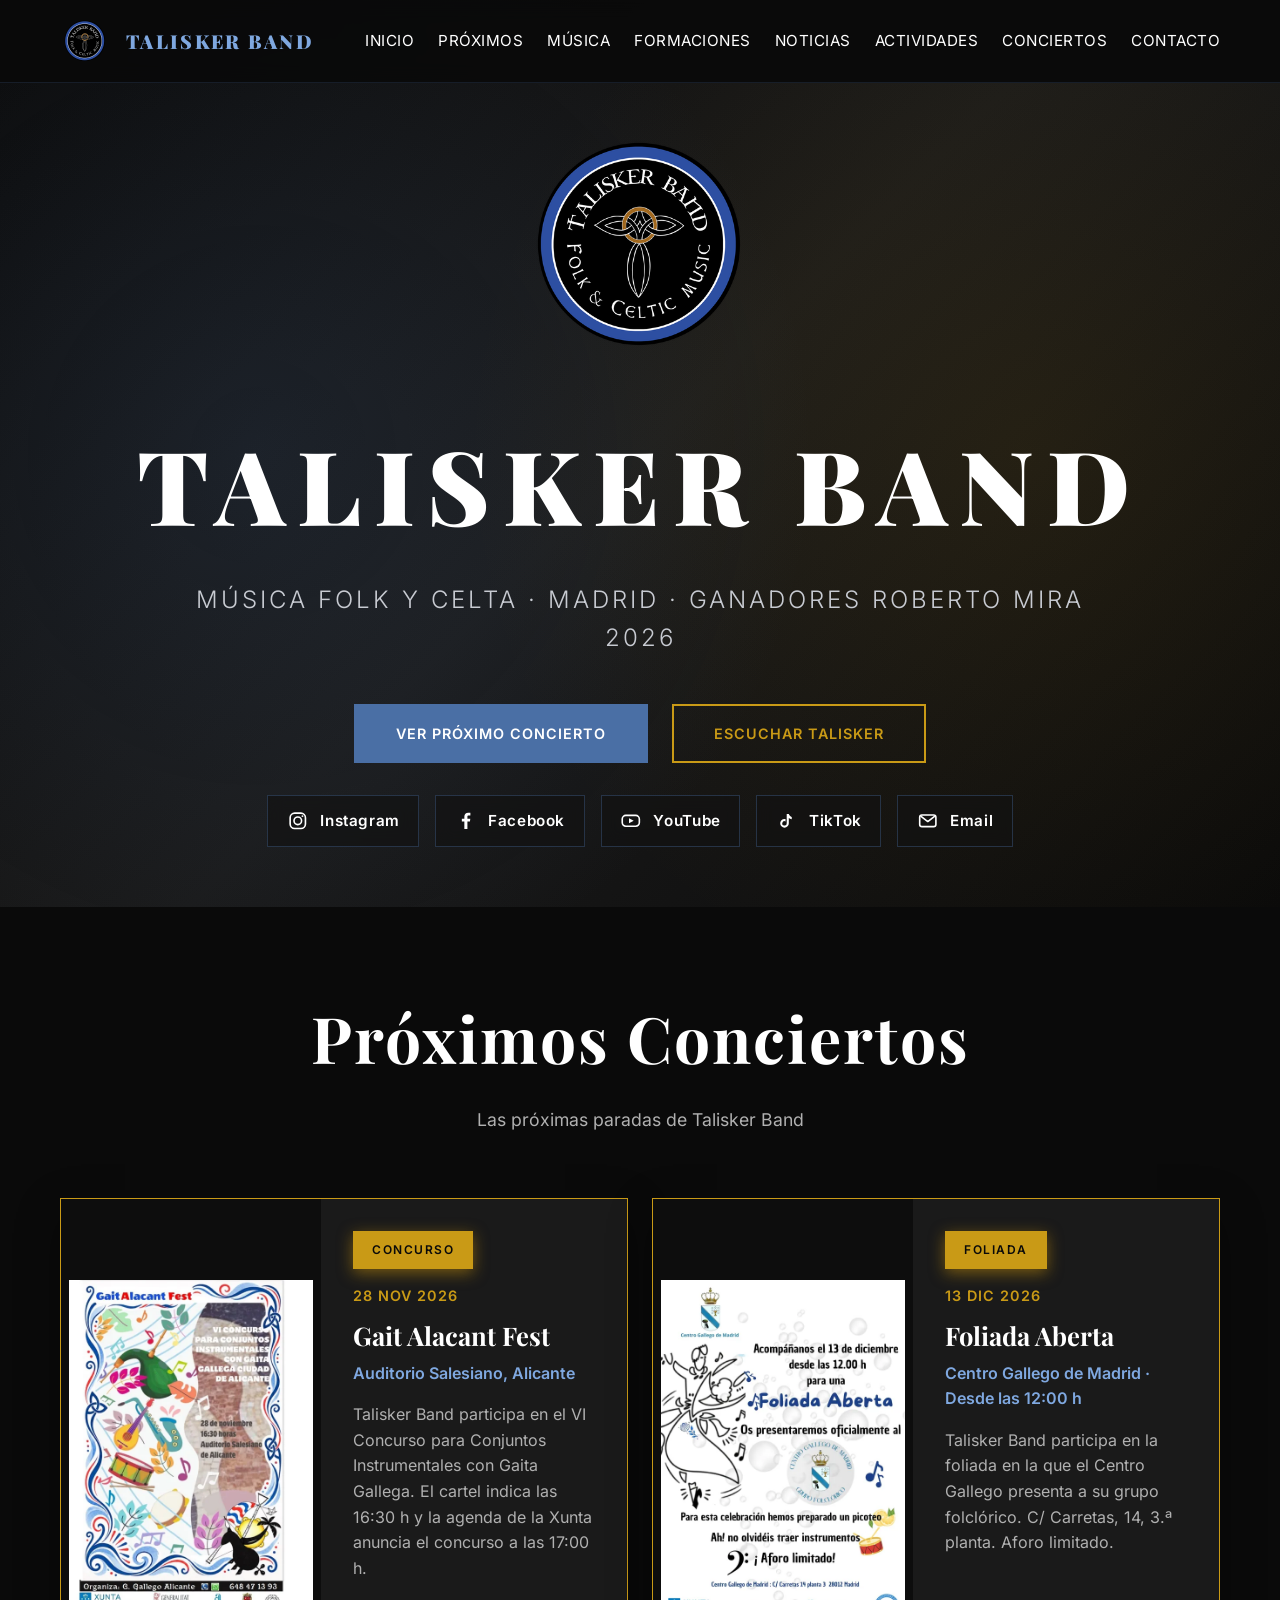
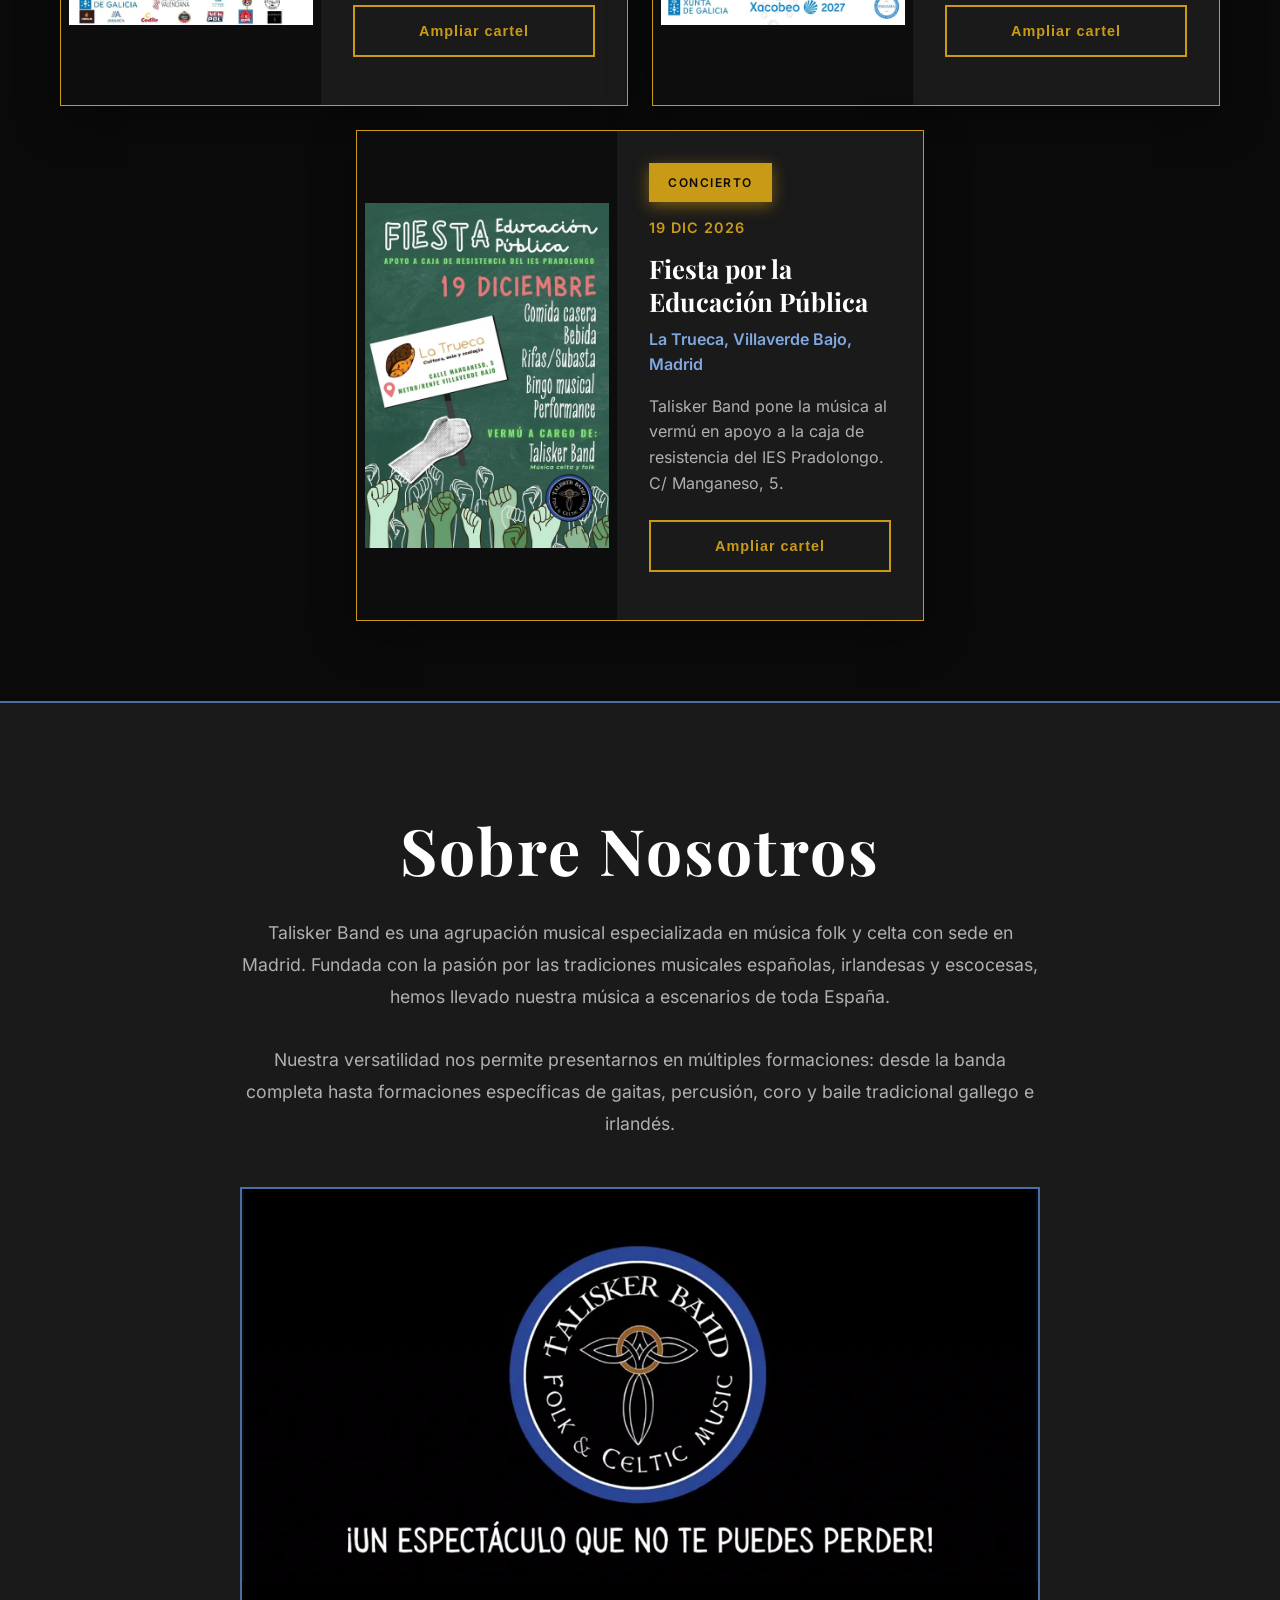
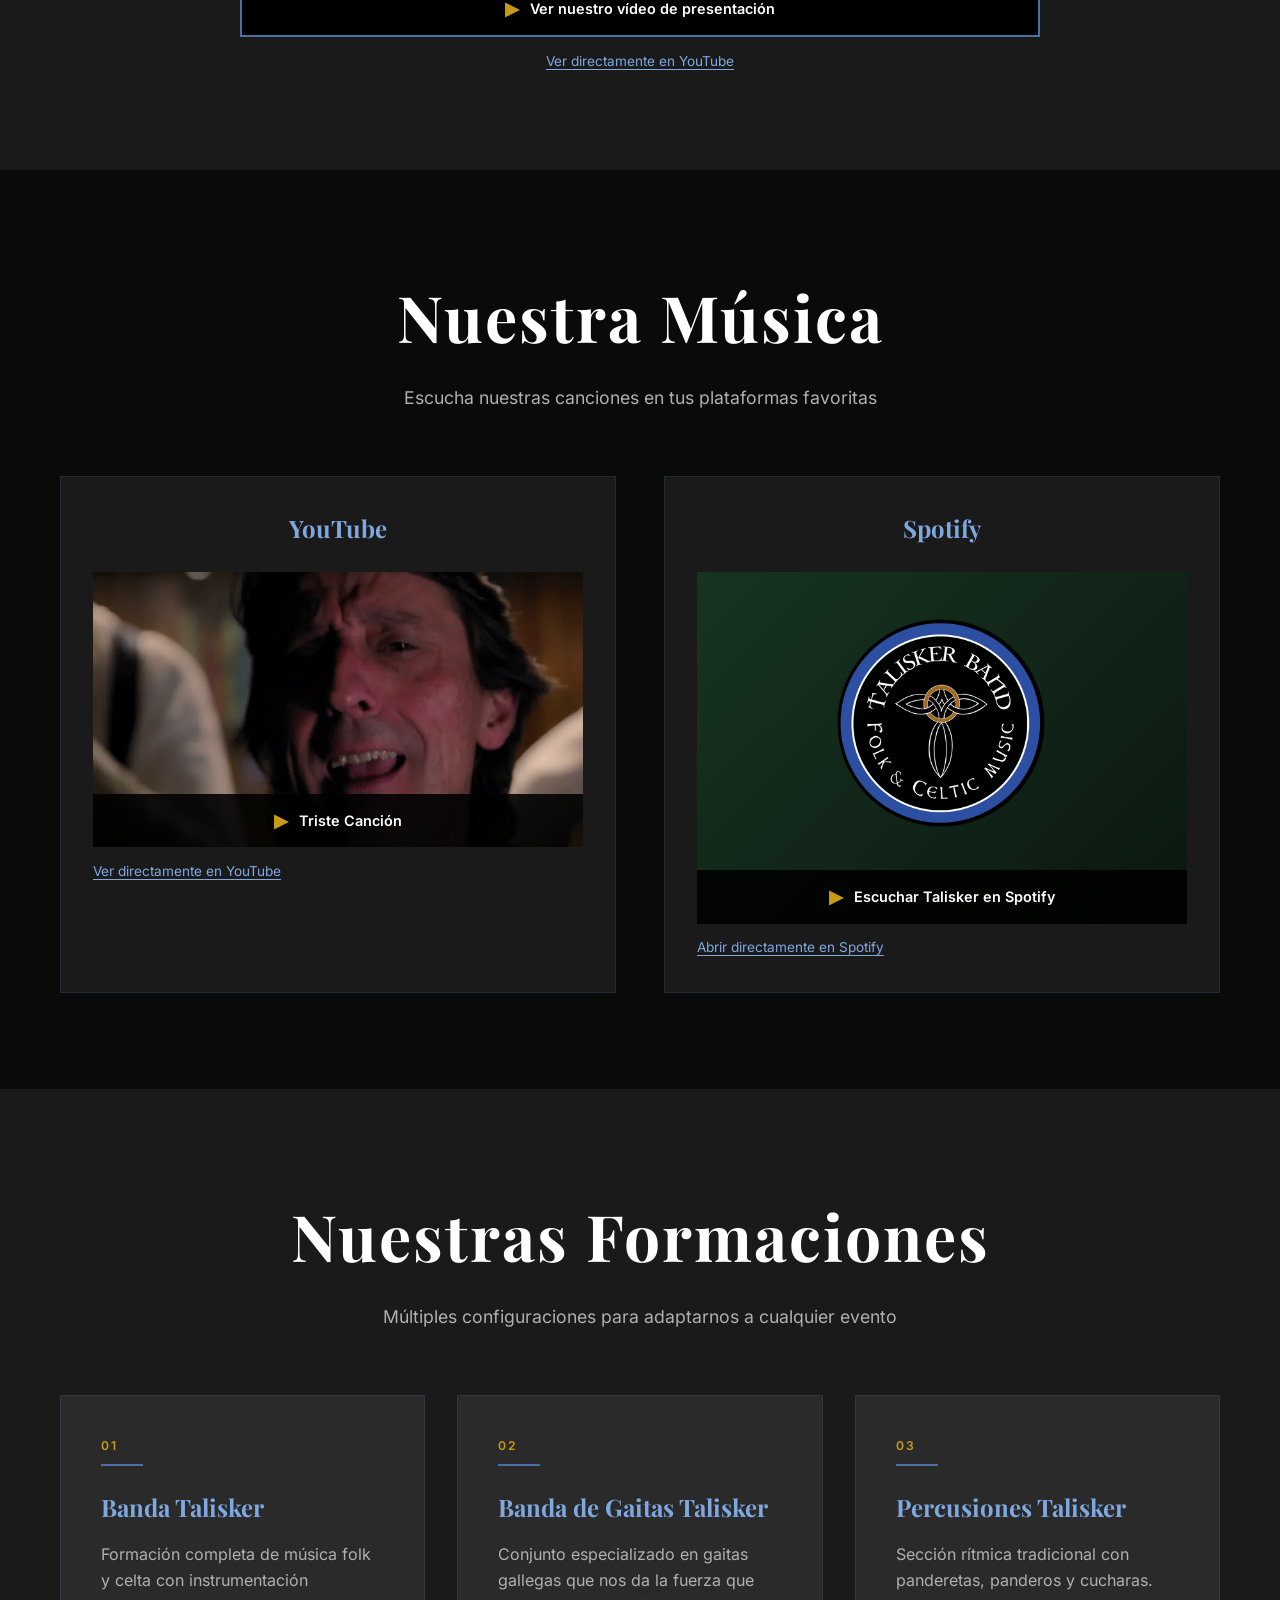
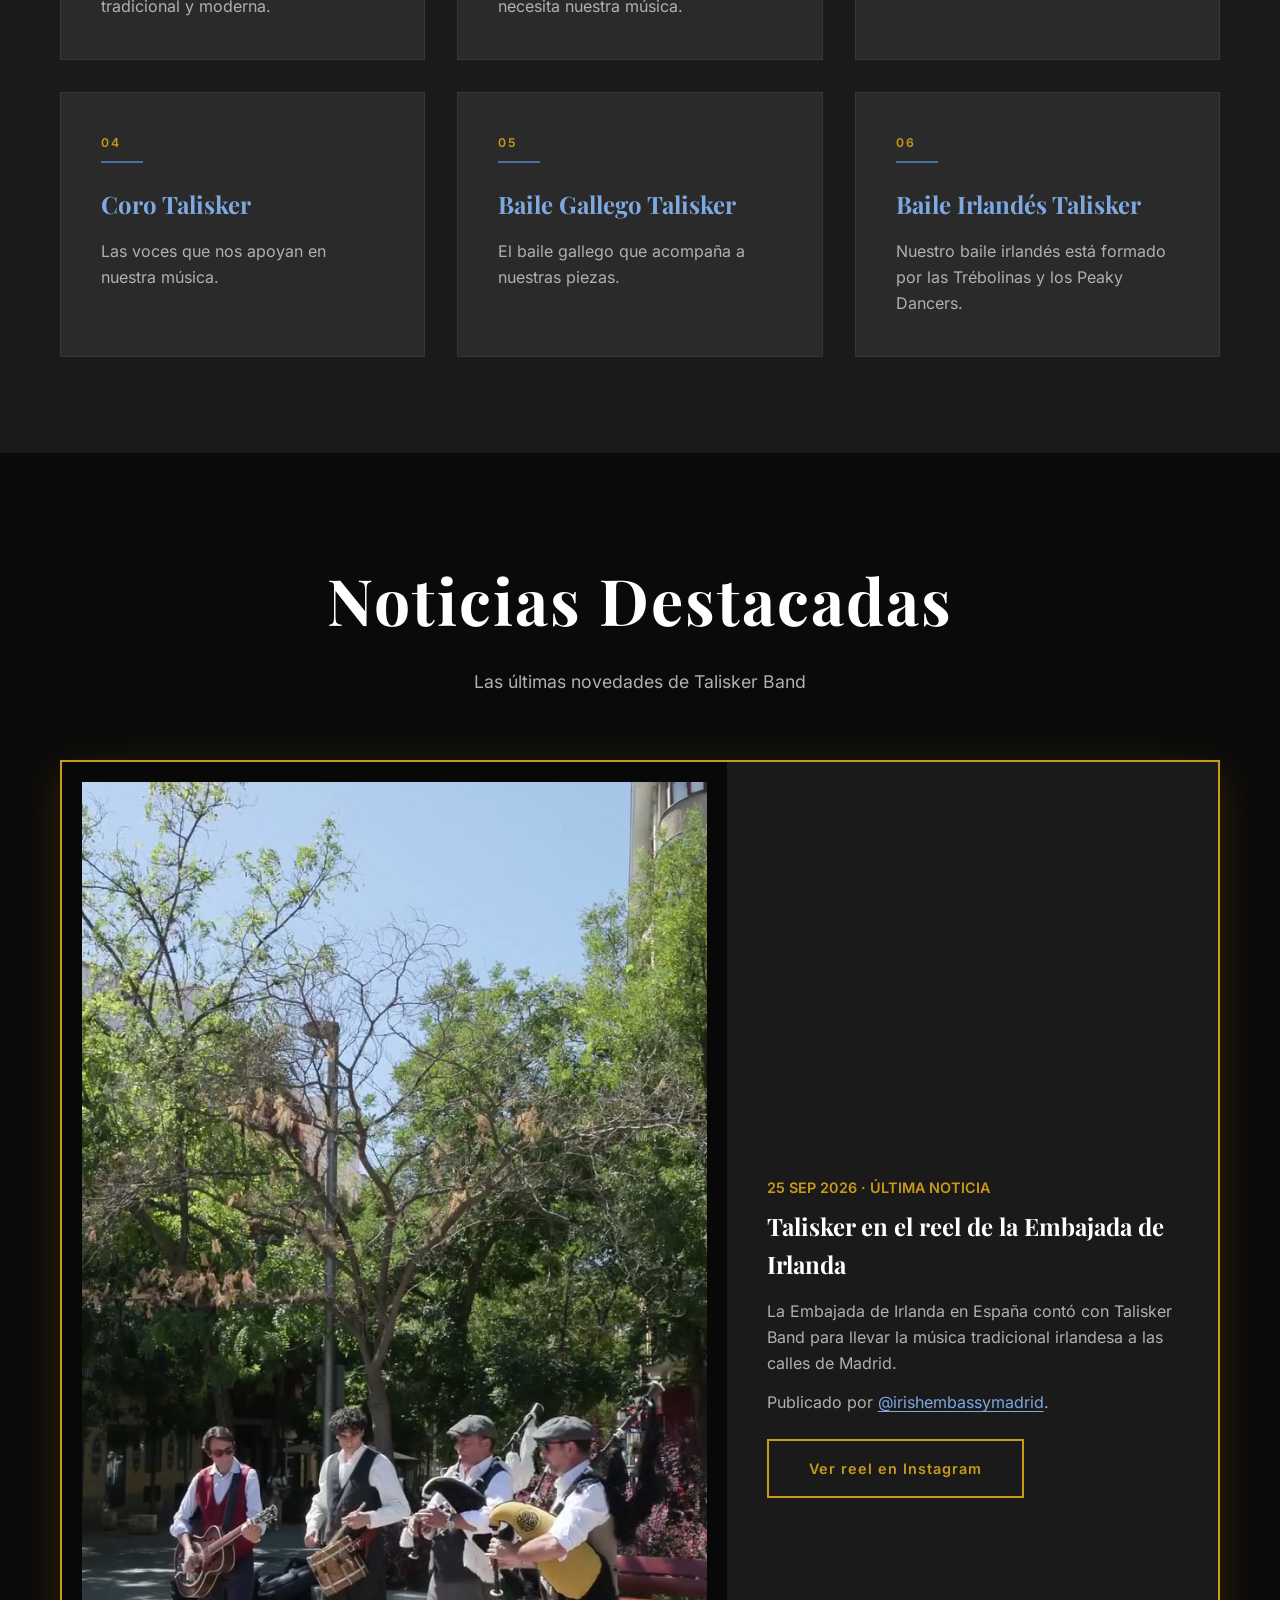
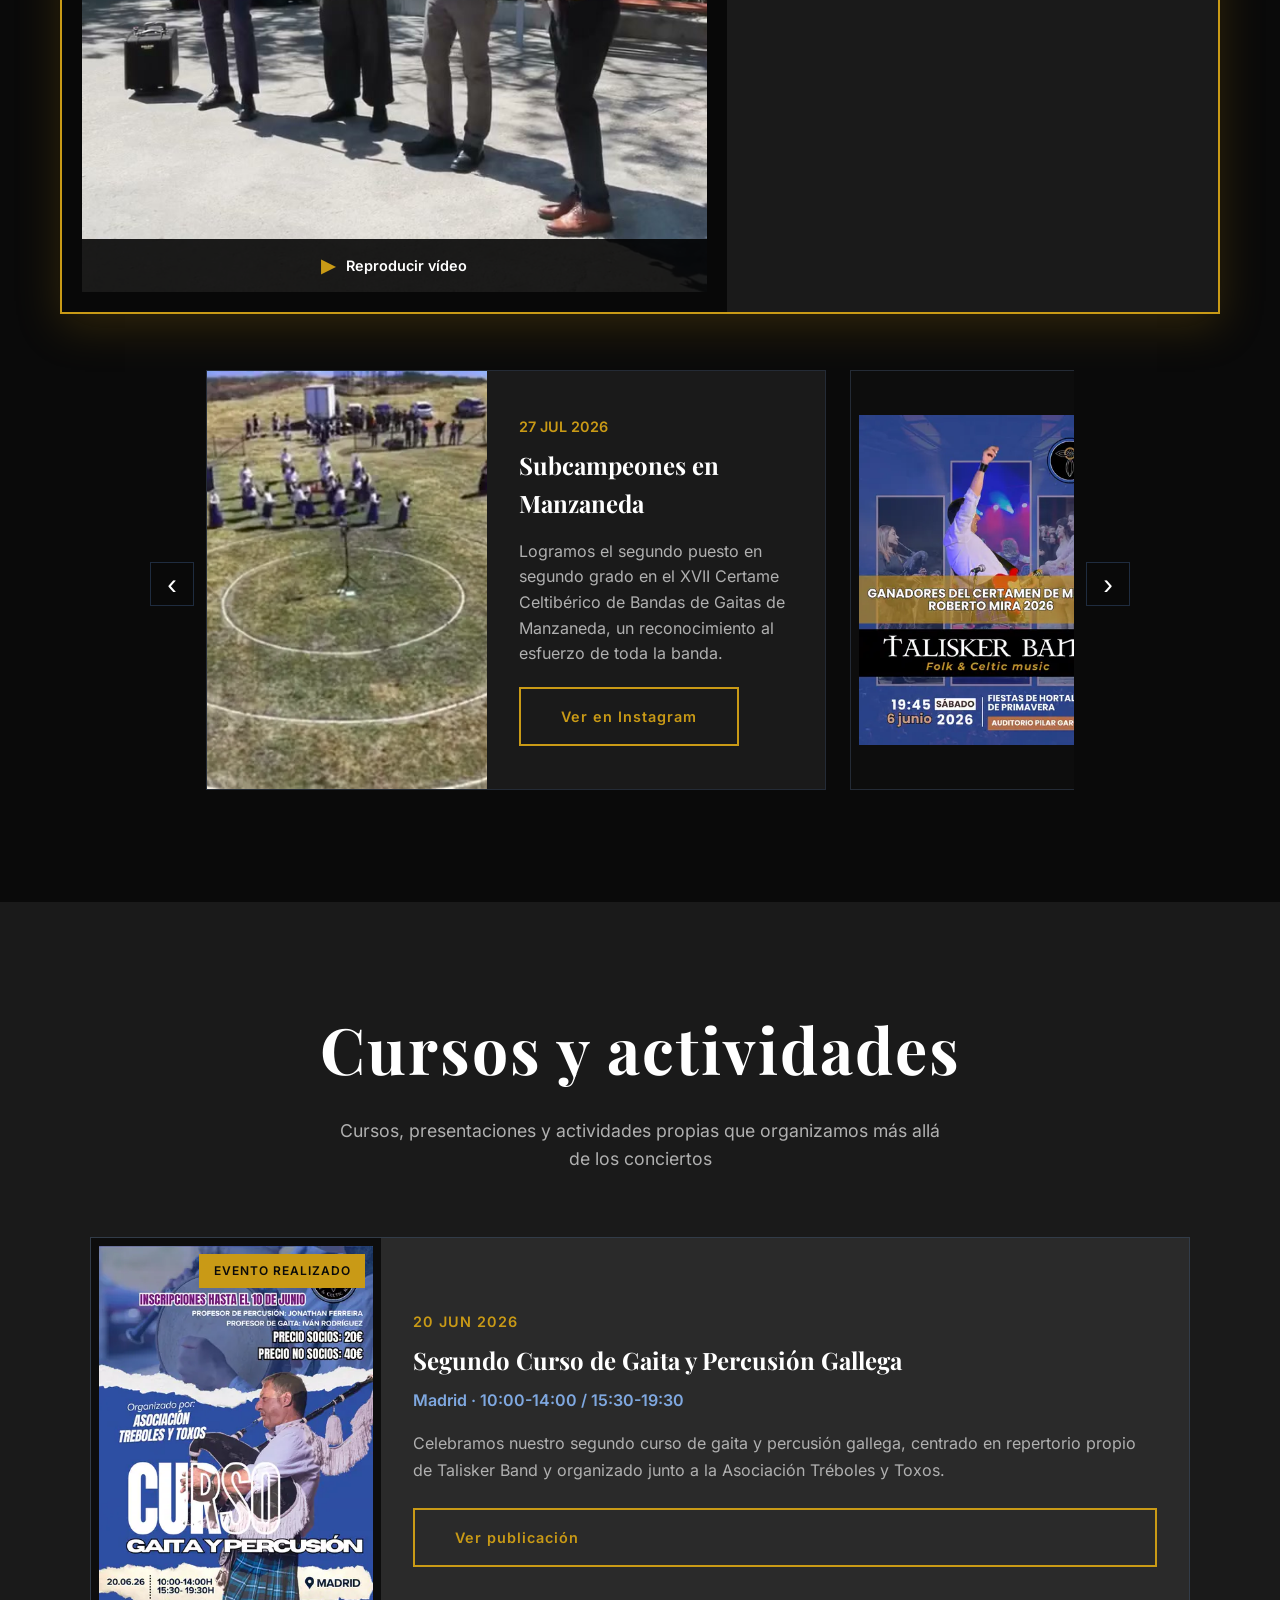
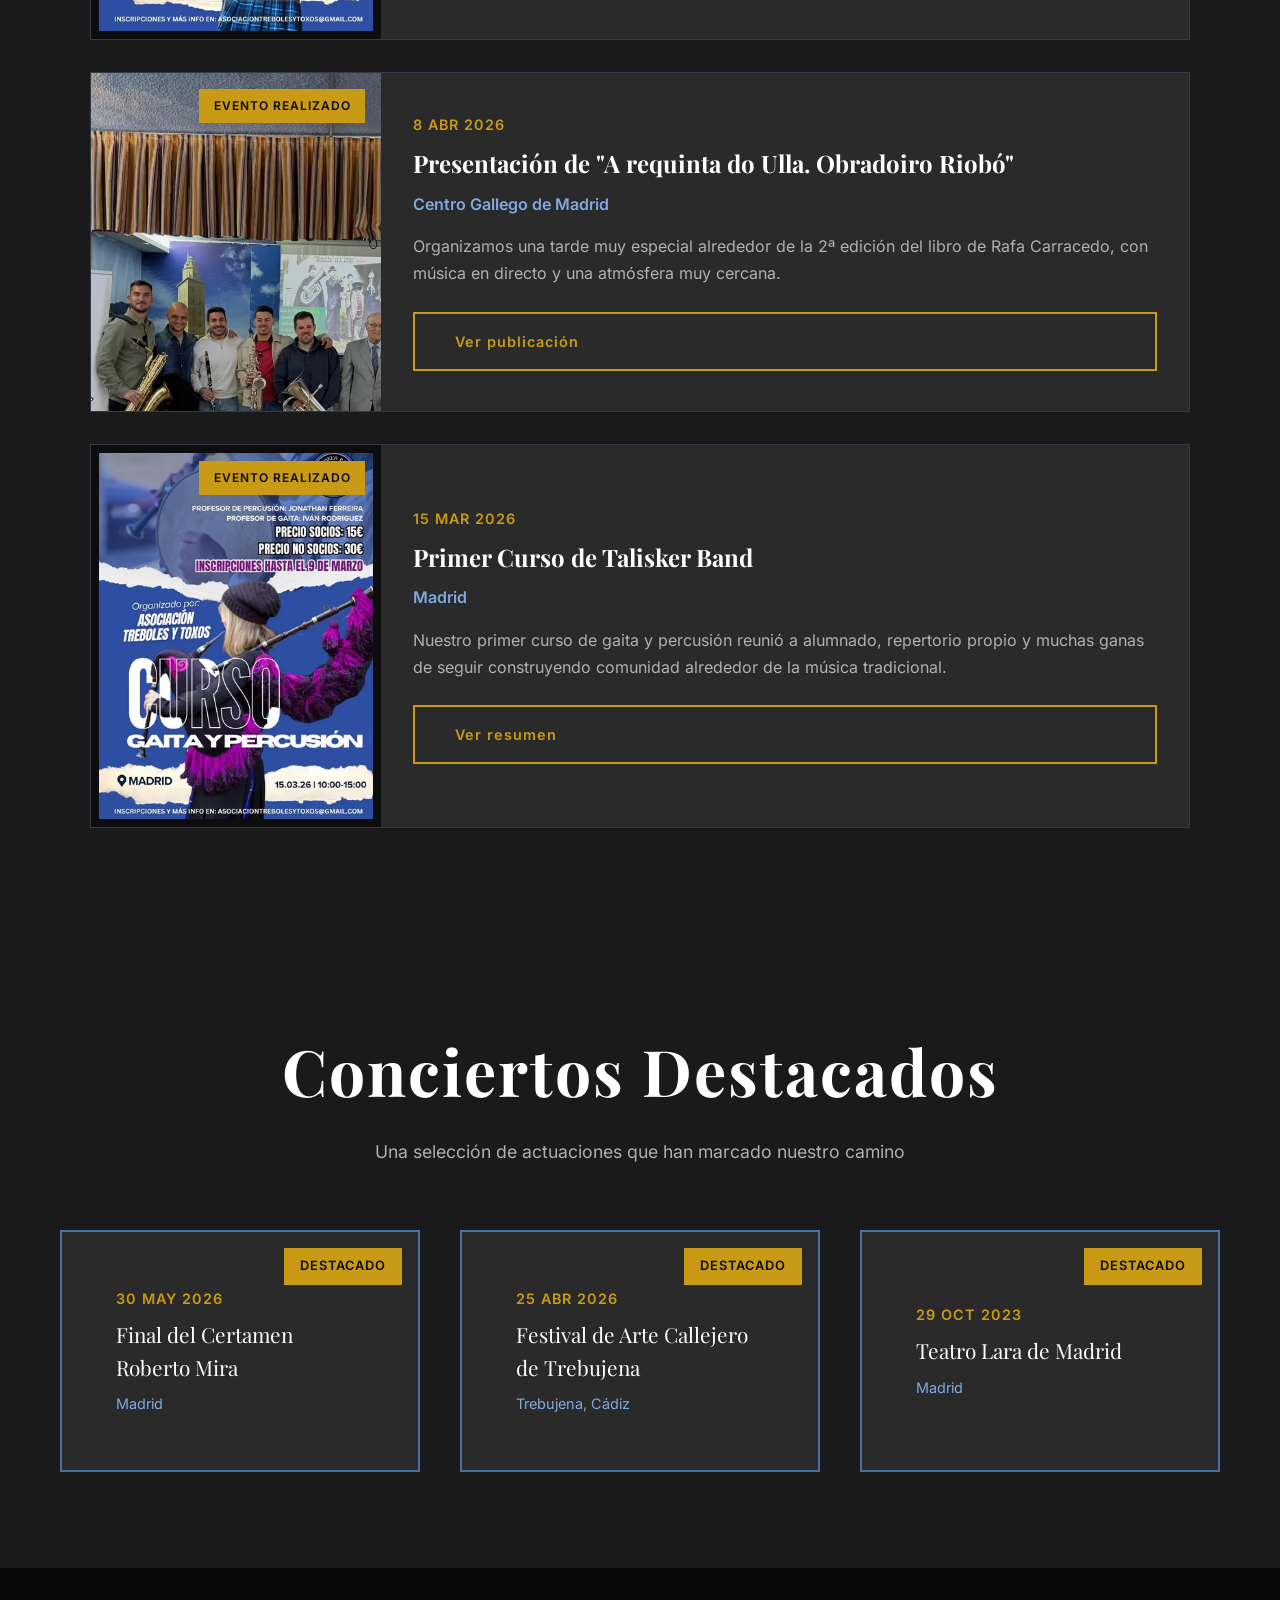
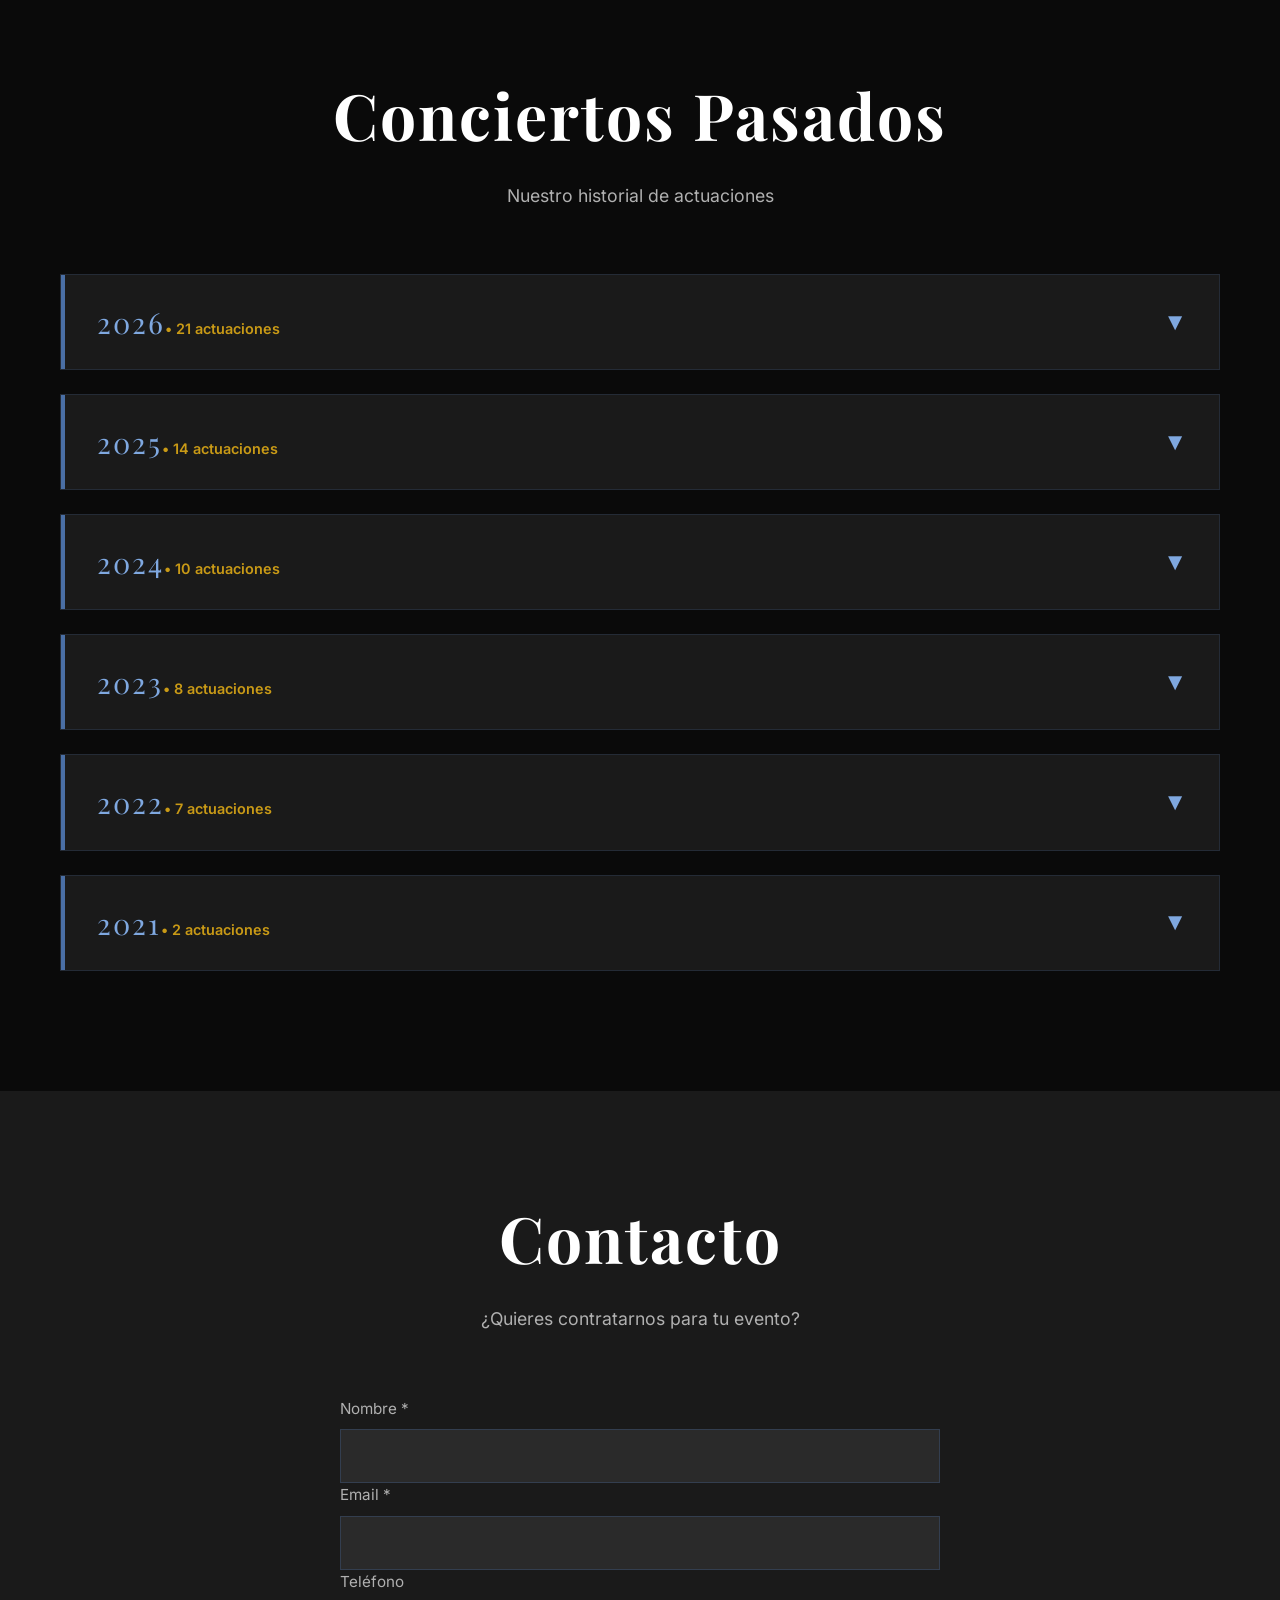
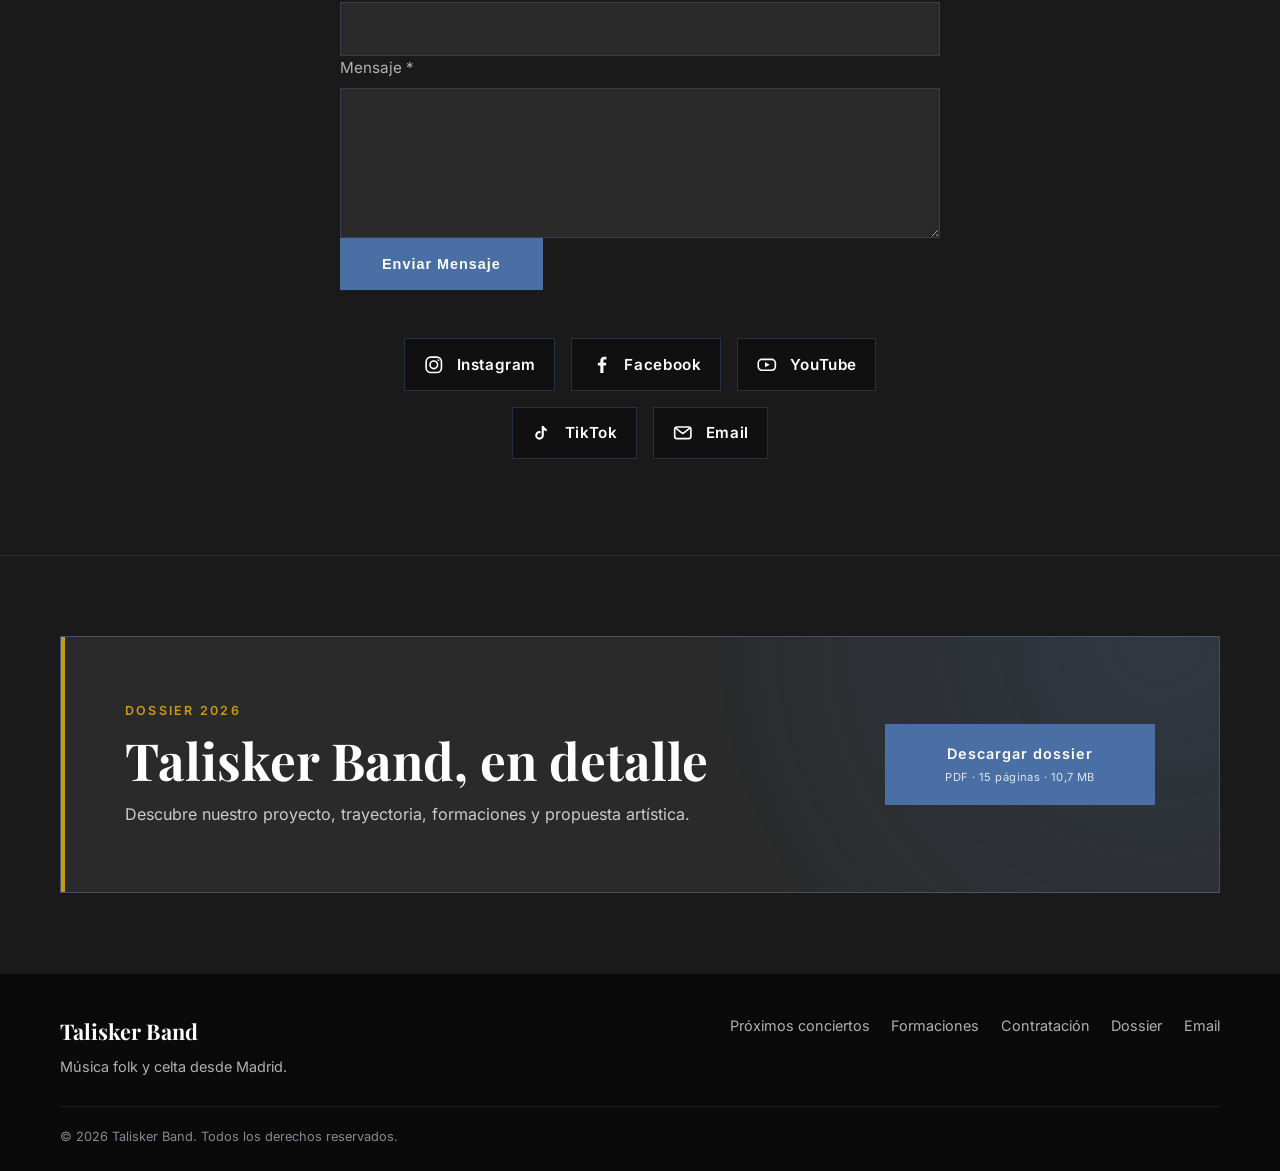
==== commit 9d88ea75: "Publica las actuaciones de noviembre y diciembre" ====
--- a/index.html
+++ b/index.html
@@ -198,9 +198,84 @@
         <p class="section-subtitle">Las pr&oacute;ximas paradas de Talisker Band</p>
 
         <!-- INICIO PROXIMOS GENERADOS -->
-        <div class="upcoming-secret">
-            <p>Tenemos nuevas actuaciones preparadas, pero de momento son un secreto.</p>
-            <p>Muy pronto os contaremos más.</p>
+        <div class="upcoming-grid">
+            <div class="upcoming-card">
+                <button type="button" class="poster-trigger"
+                        data-poster-src="recursos/proximos/2026-11-28-gait-alacant-fest.jpeg"
+                        data-poster-title="Gait Alacant Fest · 28 de noviembre de 2026"
+                        aria-label="Ampliar el cartel de Gait Alacant Fest">
+                    <img src="recursos/miniaturas/2026-11-28-gait-alacant-fest.webp"
+                         alt="Cartel del Gait Alacant Fest y del VI Concurso para Conjuntos Instrumentales con Gaita Gallega en Alicante"
+                         class="upcoming-thumbnail poster-contain"
+                         loading="lazy" decoding="async">
+                </button>
+                <div class="upcoming-content">
+                    <div class="upcoming-badge">CONCURSO</div>
+                    <time class="upcoming-date" datetime="2026-11-28">28 NOV 2026</time>
+                    <h3 class="upcoming-title">Gait Alacant Fest</h3>
+                    <p class="upcoming-venue">Auditorio Salesiano, Alicante</p>
+                    <p class="upcoming-description">Talisker Band participa en el VI Concurso para Conjuntos Instrumentales con Gaita Gallega. El cartel indica las 16:30 h y la agenda de la Xunta anuncia el concurso a las 17:00 h.</p>
+                    <button type="button"
+                            class="btn btn-secondary upcoming-btn"
+                            data-poster-src="recursos/proximos/2026-11-28-gait-alacant-fest.jpeg"
+                            data-poster-title="Gait Alacant Fest · 28 de noviembre de 2026"
+                            aria-label="Ampliar cartel de Gait Alacant Fest">
+                        Ampliar cartel
+                    </button>
+                </div>
+            </div>
+
+            <div class="upcoming-card">
+                <button type="button" class="poster-trigger"
+                        data-poster-src="recursos/proximos/2026-12-13-foliada-aberta.jpeg"
+                        data-poster-title="Foliada Aberta · 13 de diciembre de 2026"
+                        aria-label="Ampliar el cartel de Foliada Aberta">
+                    <img src="recursos/miniaturas/2026-12-13-foliada-aberta.webp"
+                         alt="Cartel de la Foliada Aberta del Centro Gallego de Madrid, el 13 de diciembre desde las 12:00 h"
+                         class="upcoming-thumbnail poster-contain"
+                         loading="lazy" decoding="async">
+                </button>
+                <div class="upcoming-content">
+                    <div class="upcoming-badge">FOLIADA</div>
+                    <time class="upcoming-date" datetime="2026-12-13">13 DIC 2026</time>
+                    <h3 class="upcoming-title">Foliada Aberta</h3>
+                    <p class="upcoming-venue">Centro Gallego de Madrid · Desde las 12:00 h</p>
+                    <p class="upcoming-description">Talisker Band participa en la foliada en la que el Centro Gallego presenta a su grupo folclórico. C/ Carretas, 14, 3.ª planta. Aforo limitado.</p>
+                    <button type="button"
+                            class="btn btn-secondary upcoming-btn"
+                            data-poster-src="recursos/proximos/2026-12-13-foliada-aberta.jpeg"
+                            data-poster-title="Foliada Aberta · 13 de diciembre de 2026"
+                            aria-label="Ampliar cartel de Foliada Aberta">
+                        Ampliar cartel
+                    </button>
+                </div>
+            </div>
+
+            <div class="upcoming-card">
+                <button type="button" class="poster-trigger"
+                        data-poster-src="recursos/proximos/2026-12-19-fiesta-educacion-publica.jpeg"
+                        data-poster-title="Fiesta por la Educación Pública · 19 de diciembre de 2026"
+                        aria-label="Ampliar el cartel de Fiesta por la Educación Pública">
+                    <img src="recursos/miniaturas/2026-12-19-fiesta-educacion-publica.webp"
+                         alt="Cartel de la Fiesta por la Educación Pública en La Trueca, con vermú musical de Talisker Band el 19 de diciembre"
+                         class="upcoming-thumbnail poster-contain"
+                         loading="lazy" decoding="async">
+                </button>
+                <div class="upcoming-content">
+                    <div class="upcoming-badge">CONCIERTO</div>
+                    <time class="upcoming-date" datetime="2026-12-19">19 DIC 2026</time>
+                    <h3 class="upcoming-title">Fiesta por la Educación Pública</h3>
+                    <p class="upcoming-venue">La Trueca, Villaverde Bajo, Madrid</p>
+                    <p class="upcoming-description">Talisker Band pone la música al vermú en apoyo a la caja de resistencia del IES Pradolongo. C/ Manganeso, 5.</p>
+                    <button type="button"
+                            class="btn btn-secondary upcoming-btn"
+                            data-poster-src="recursos/proximos/2026-12-19-fiesta-educacion-publica.jpeg"
+                            data-poster-title="Fiesta por la Educación Pública · 19 de diciembre de 2026"
+                            aria-label="Ampliar cartel de Fiesta por la Educación Pública">
+                        Ampliar cartel
+                    </button>
+                </div>
+            </div>
         </div>
         <!-- FIN PROXIMOS GENERADOS -->
     </div>
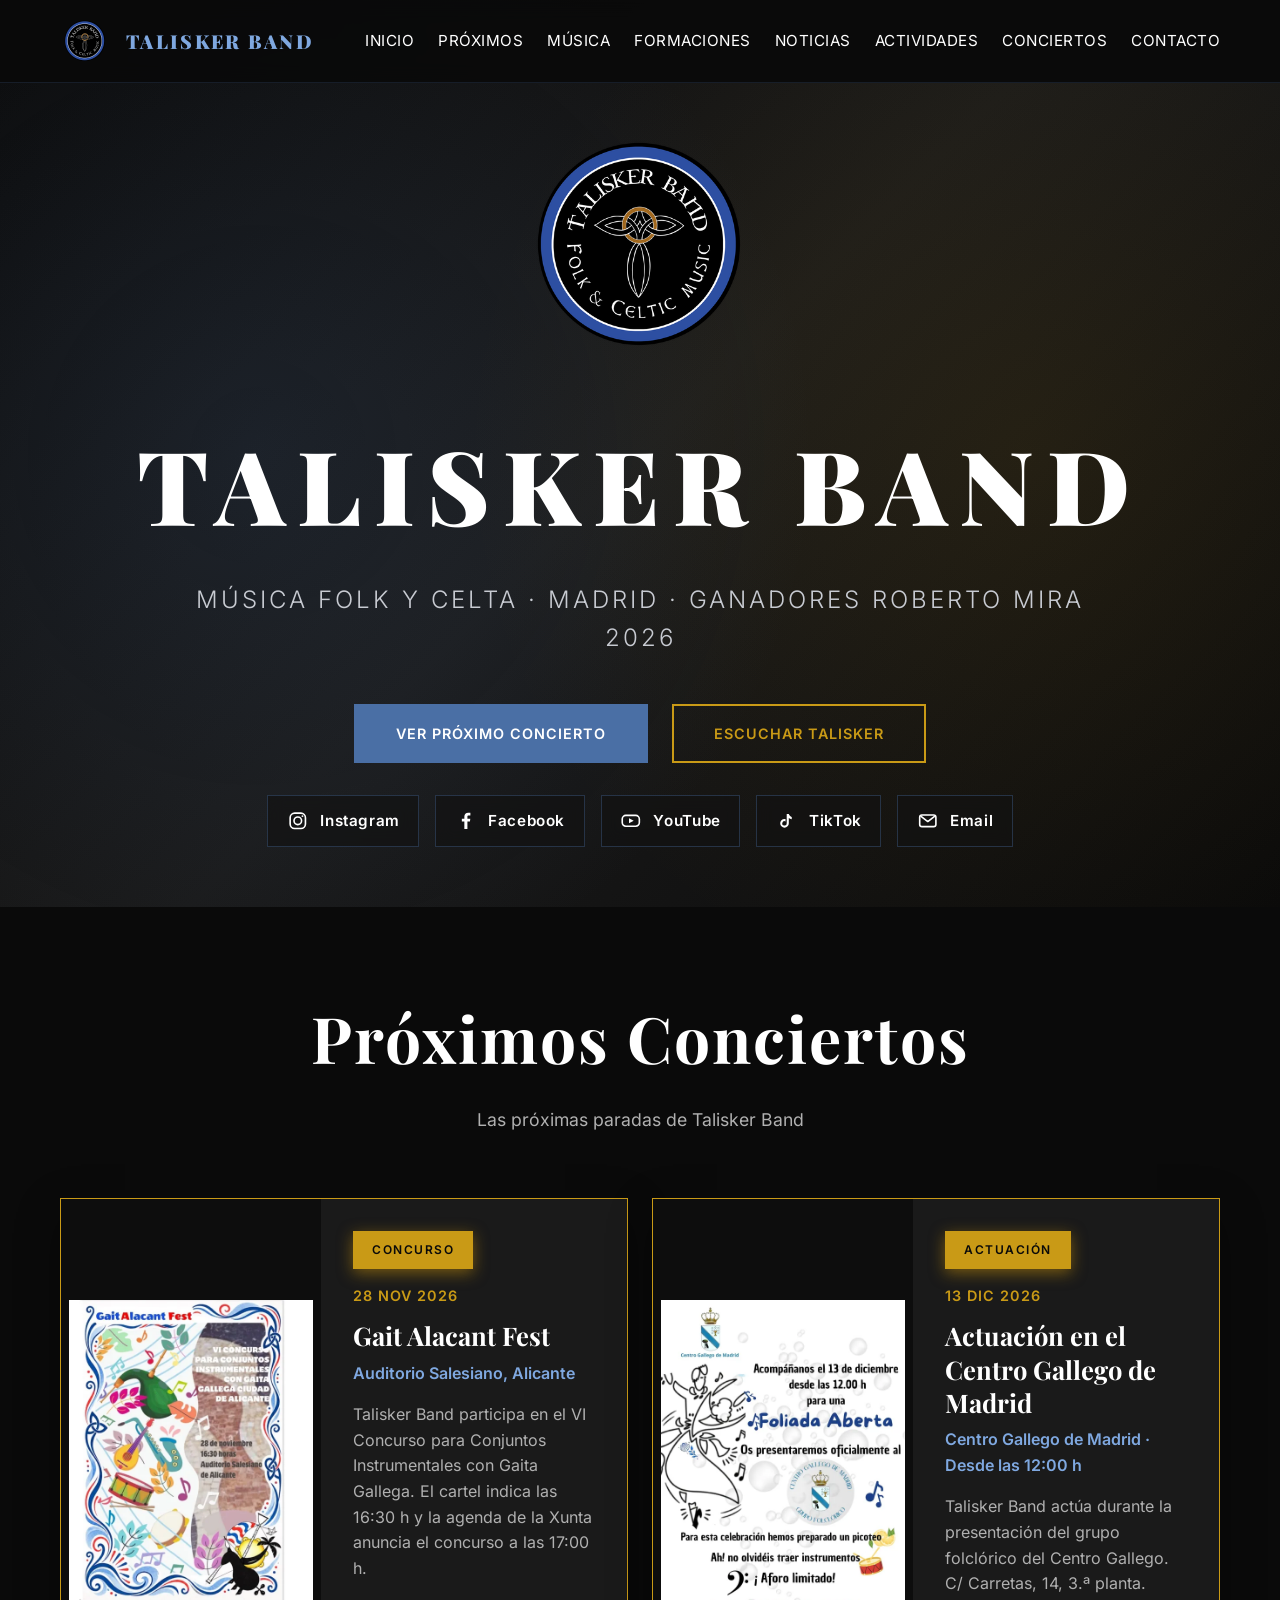
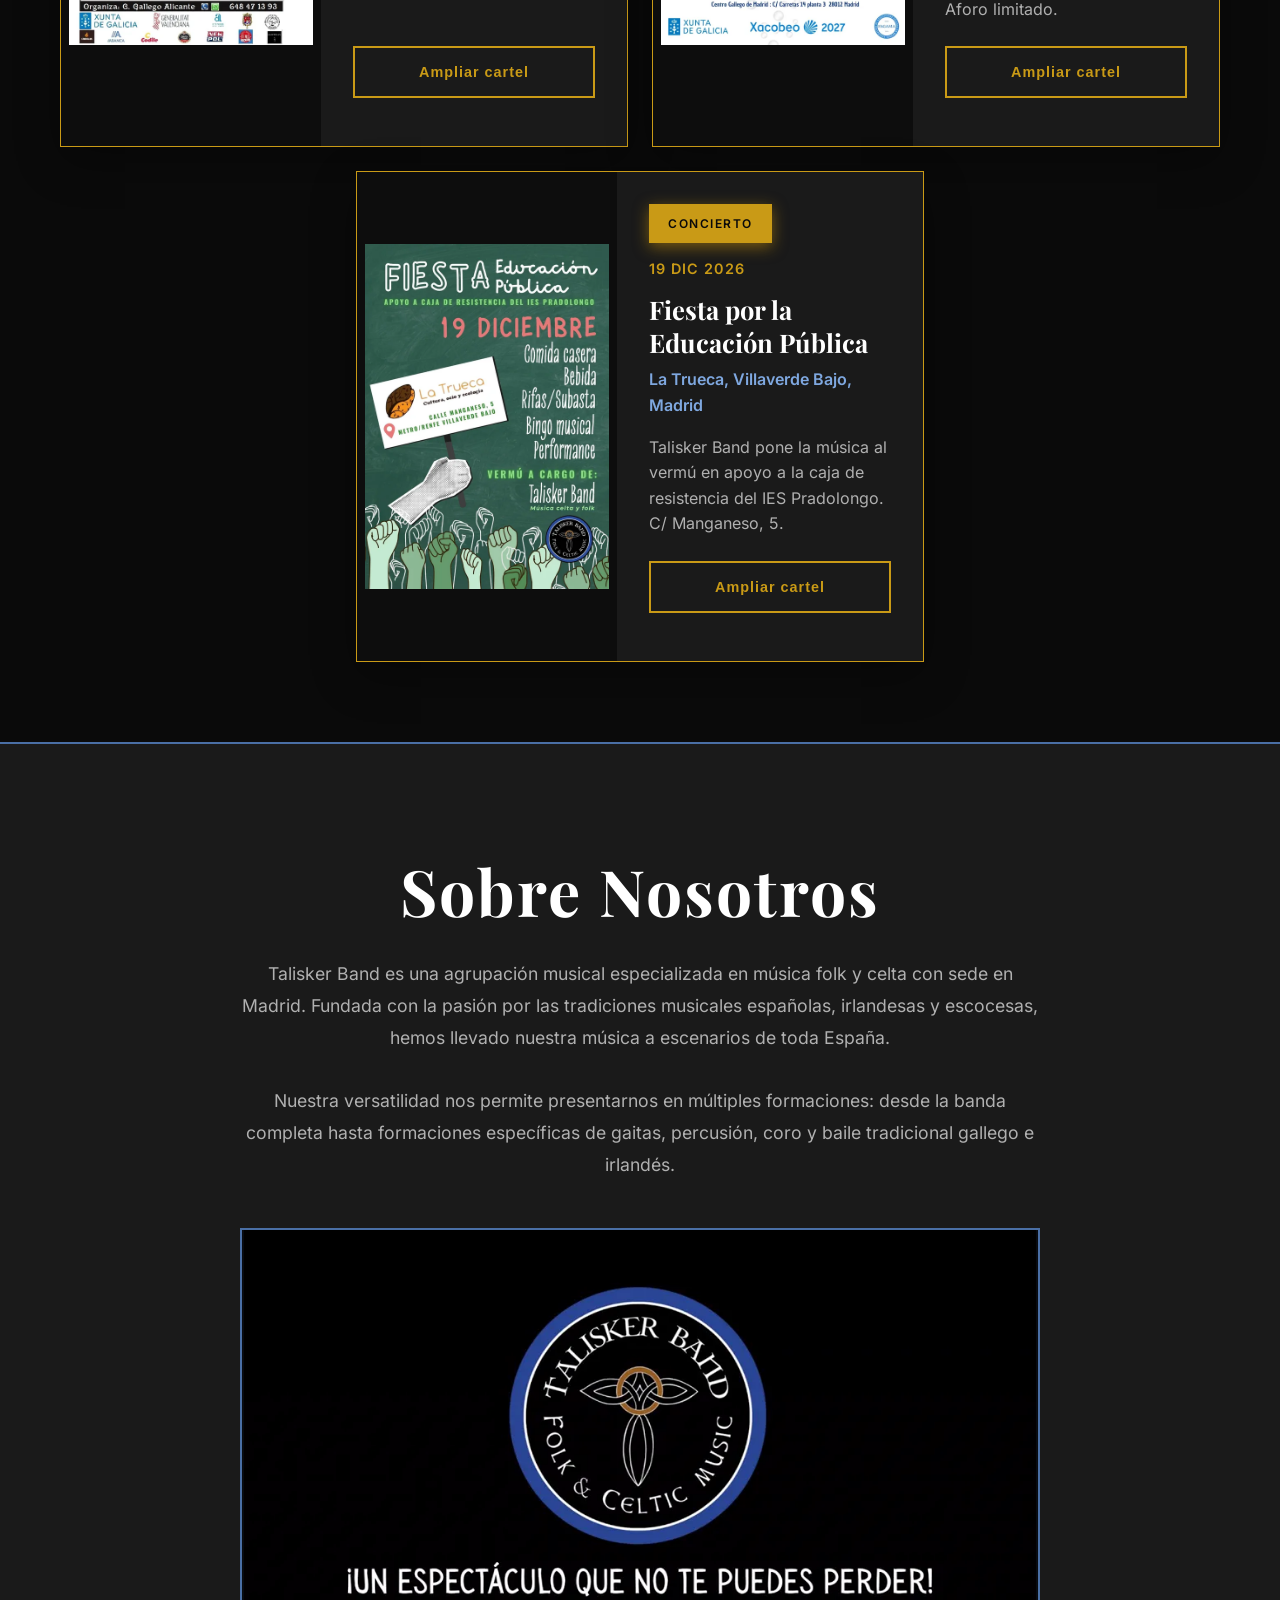
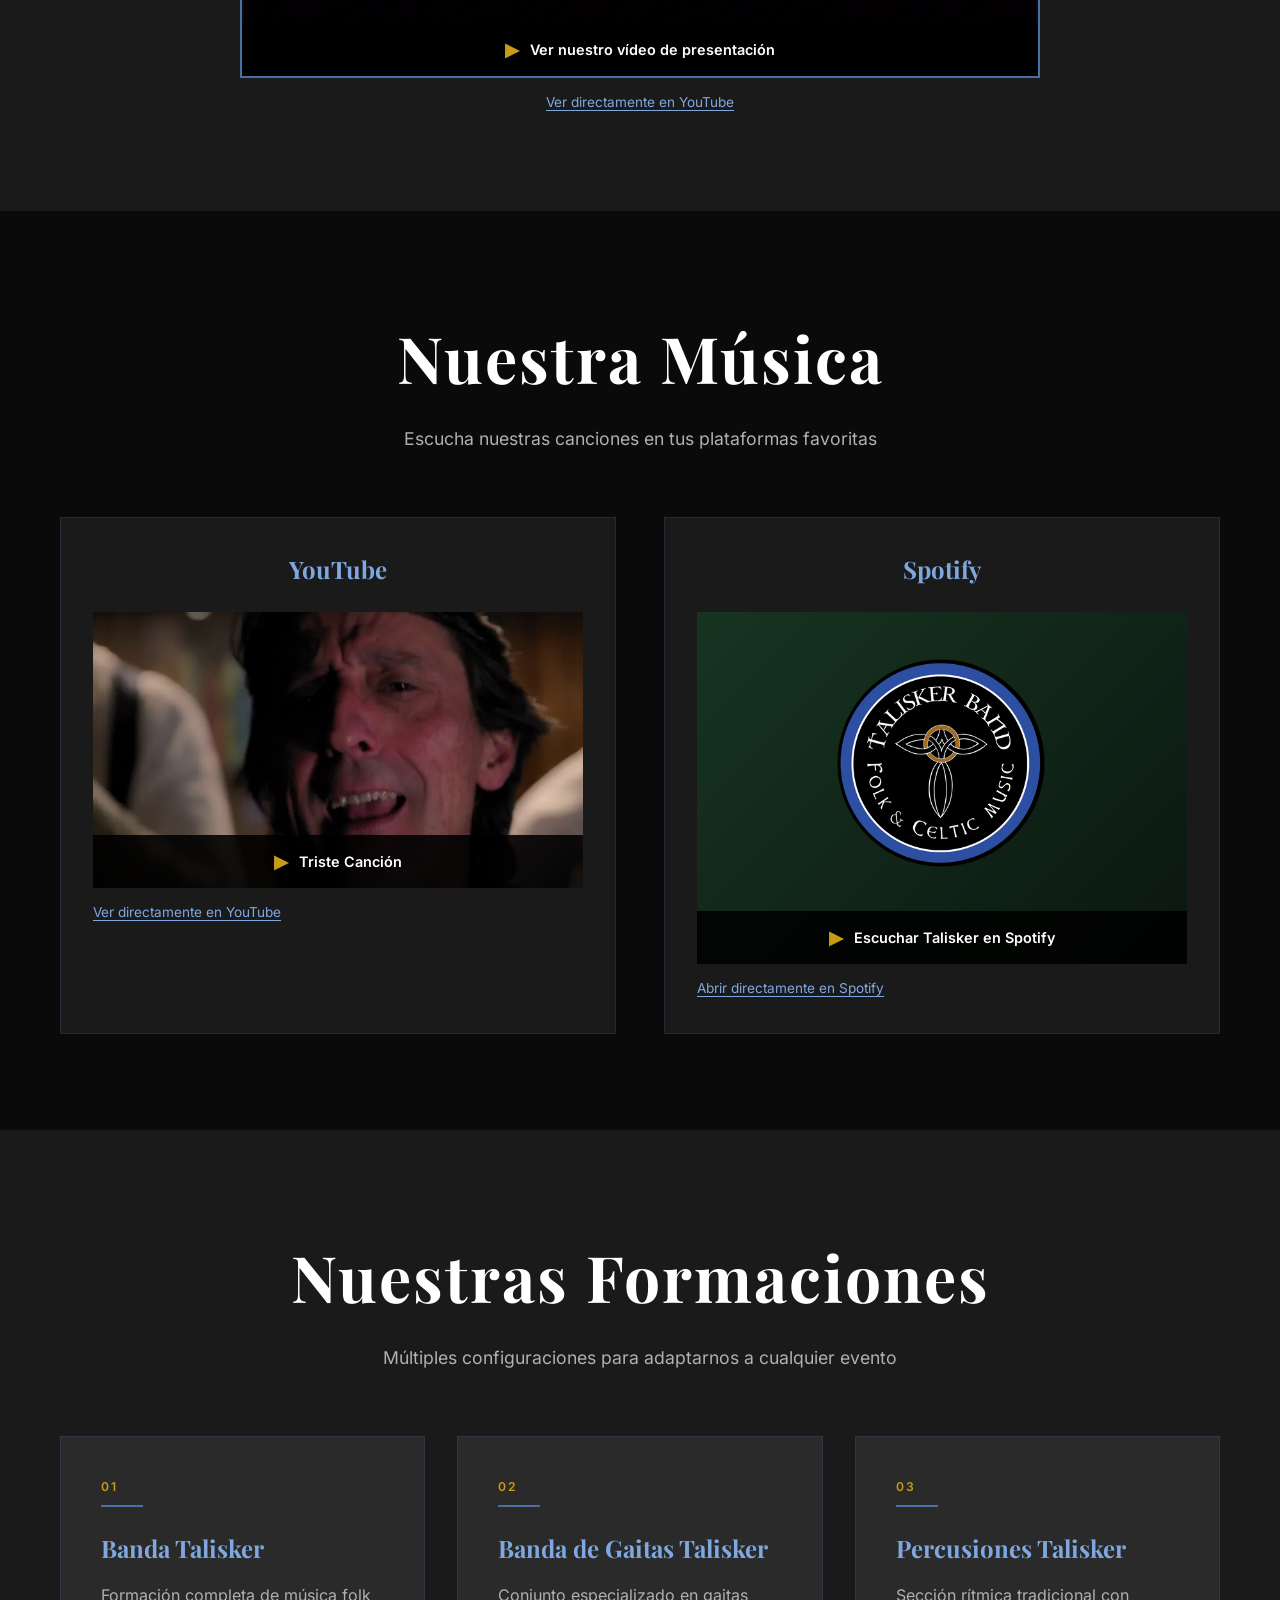
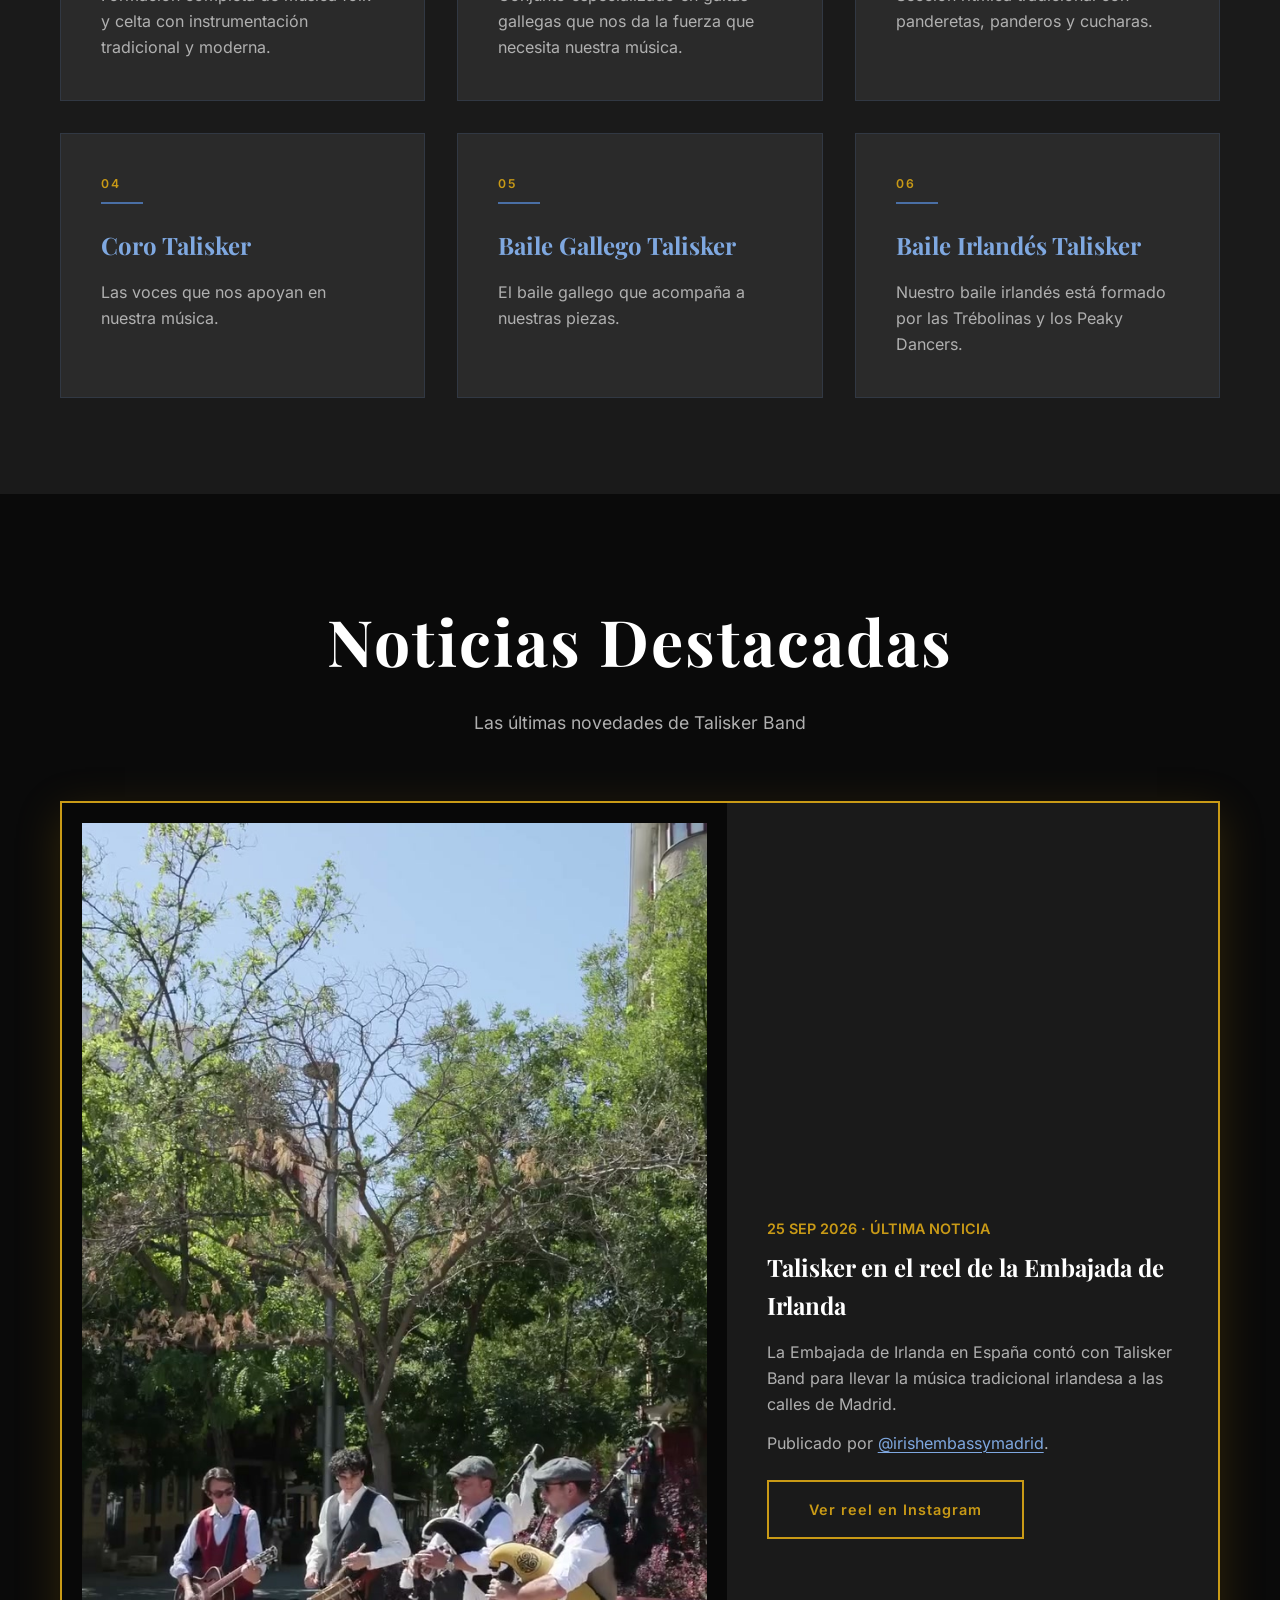
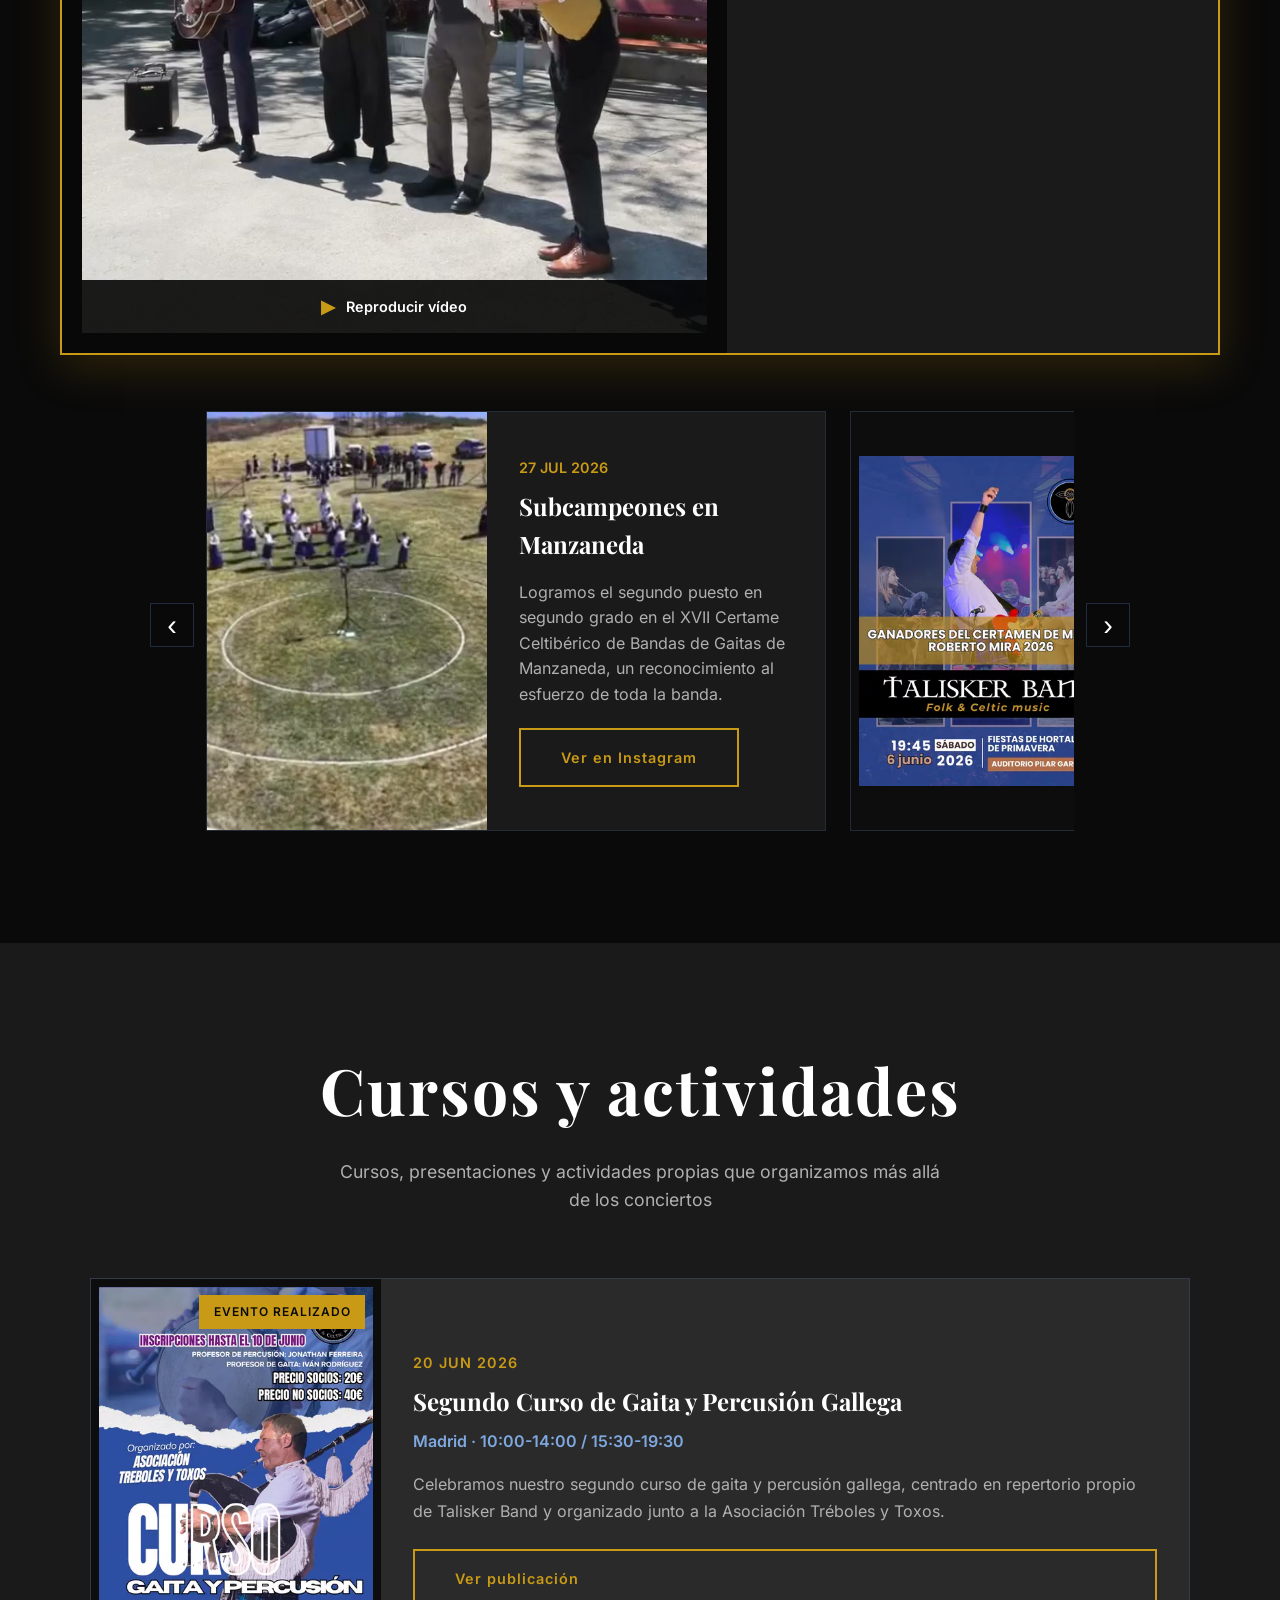
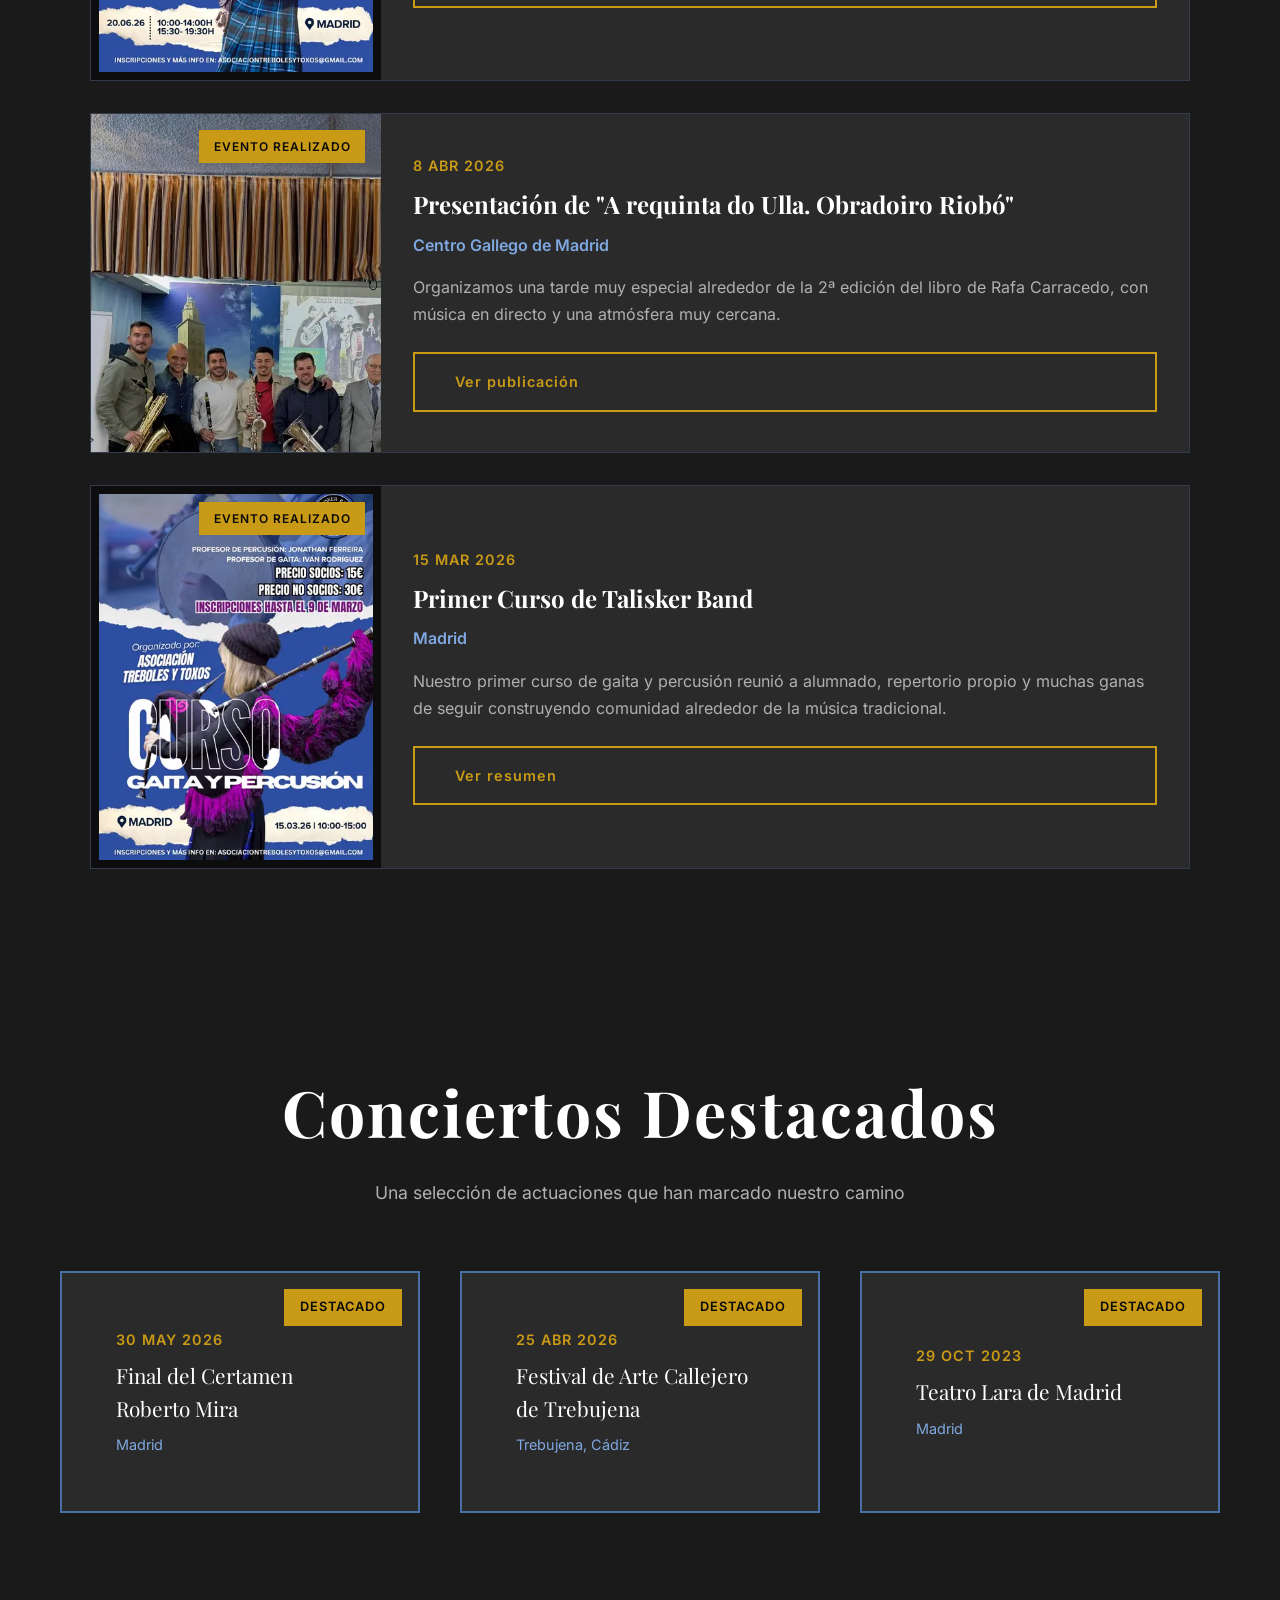
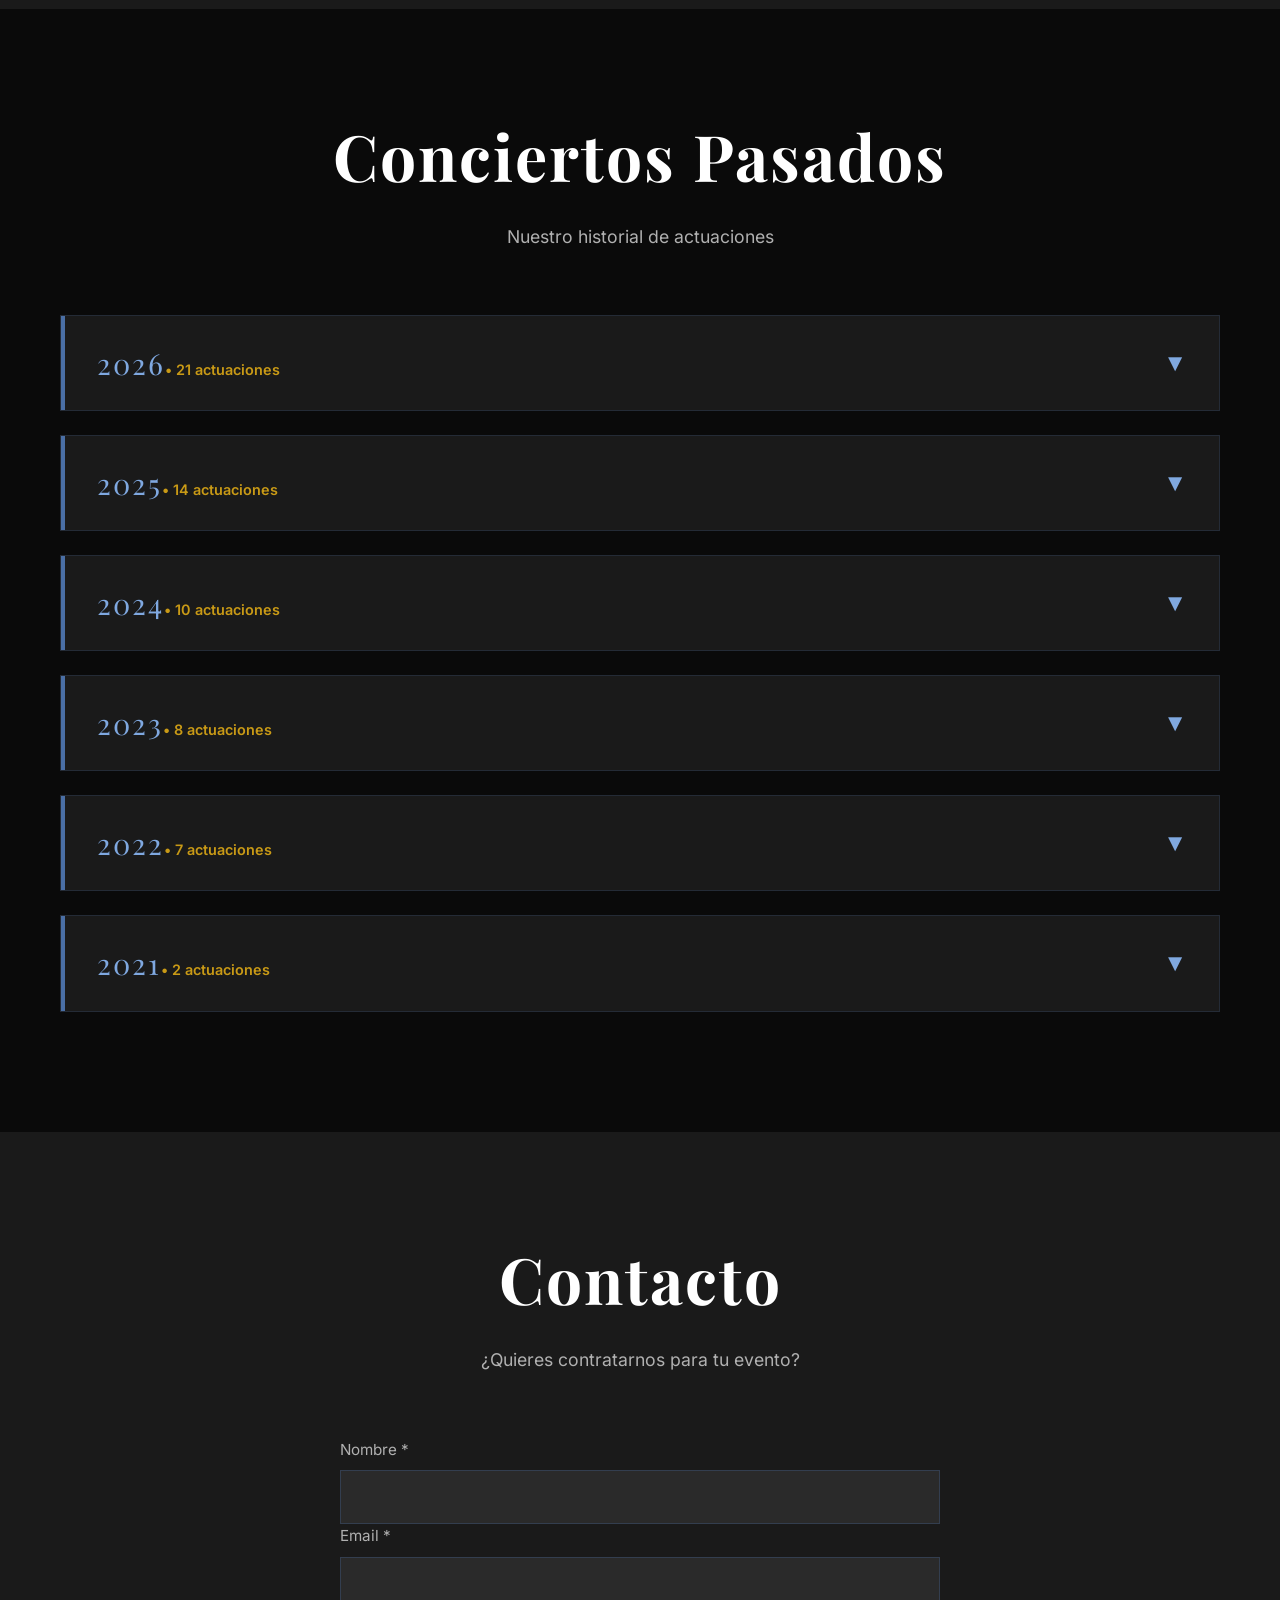
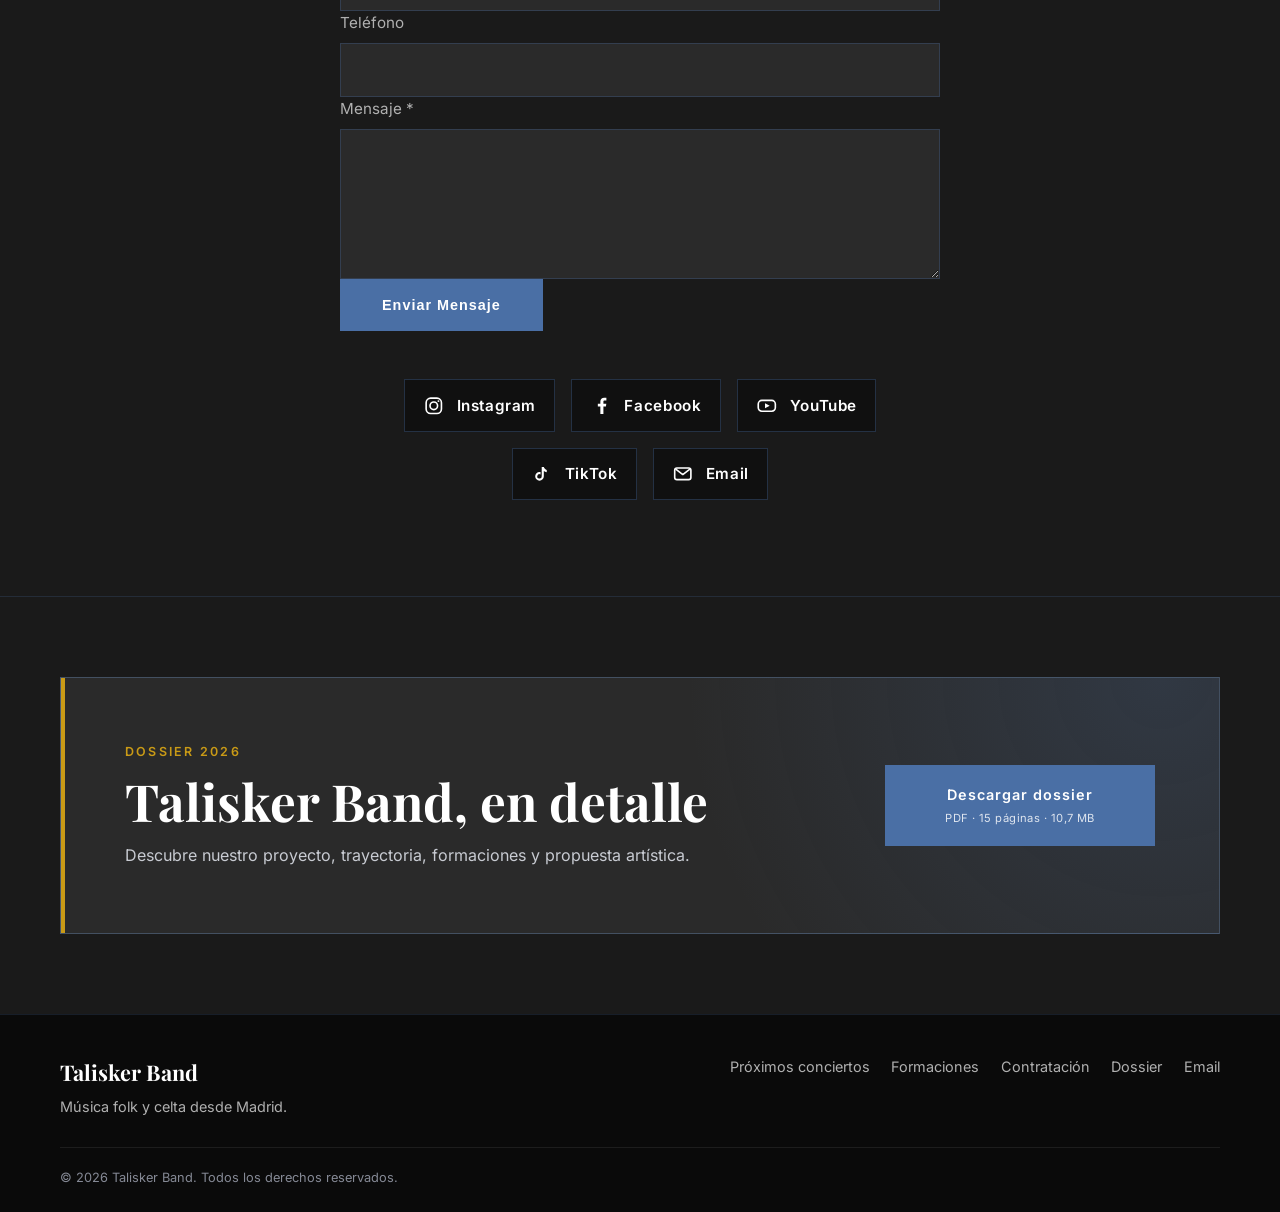
==== commit e8da4696: "Anuncia la actuación del Centro Gallego" ====
--- a/index.html
+++ b/index.html
@@ -228,24 +228,24 @@
             <div class="upcoming-card">
                 <button type="button" class="poster-trigger"
                         data-poster-src="recursos/proximos/2026-12-13-foliada-aberta.jpeg"
-                        data-poster-title="Foliada Aberta · 13 de diciembre de 2026"
-                        aria-label="Ampliar el cartel de Foliada Aberta">
+                        data-poster-title="Actuación en el Centro Gallego de Madrid · 13 de diciembre de 2026"
+                        aria-label="Ampliar el cartel de Actuación en el Centro Gallego de Madrid">
                     <img src="recursos/miniaturas/2026-12-13-foliada-aberta.webp"
-                         alt="Cartel de la Foliada Aberta del Centro Gallego de Madrid, el 13 de diciembre desde las 12:00 h"
+                         alt="Cartel de la actuación en el Centro Gallego de Madrid, el 13 de diciembre desde las 12:00 h"
                          class="upcoming-thumbnail poster-contain"
                          loading="lazy" decoding="async">
                 </button>
                 <div class="upcoming-content">
-                    <div class="upcoming-badge">FOLIADA</div>
+                    <div class="upcoming-badge">ACTUACIÓN</div>
                     <time class="upcoming-date" datetime="2026-12-13">13 DIC 2026</time>
-                    <h3 class="upcoming-title">Foliada Aberta</h3>
+                    <h3 class="upcoming-title">Actuación en el Centro Gallego de Madrid</h3>
                     <p class="upcoming-venue">Centro Gallego de Madrid · Desde las 12:00 h</p>
-                    <p class="upcoming-description">Talisker Band participa en la foliada en la que el Centro Gallego presenta a su grupo folclórico. C/ Carretas, 14, 3.ª planta. Aforo limitado.</p>
+                    <p class="upcoming-description">Talisker Band actúa durante la presentación del grupo folclórico del Centro Gallego. C/ Carretas, 14, 3.ª planta. Aforo limitado.</p>
                     <button type="button"
                             class="btn btn-secondary upcoming-btn"
                             data-poster-src="recursos/proximos/2026-12-13-foliada-aberta.jpeg"
-                            data-poster-title="Foliada Aberta · 13 de diciembre de 2026"
-                            aria-label="Ampliar cartel de Foliada Aberta">
+                            data-poster-title="Actuación en el Centro Gallego de Madrid · 13 de diciembre de 2026"
+                            aria-label="Ampliar cartel de Actuación en el Centro Gallego de Madrid">
                         Ampliar cartel
                     </button>
                 </div>
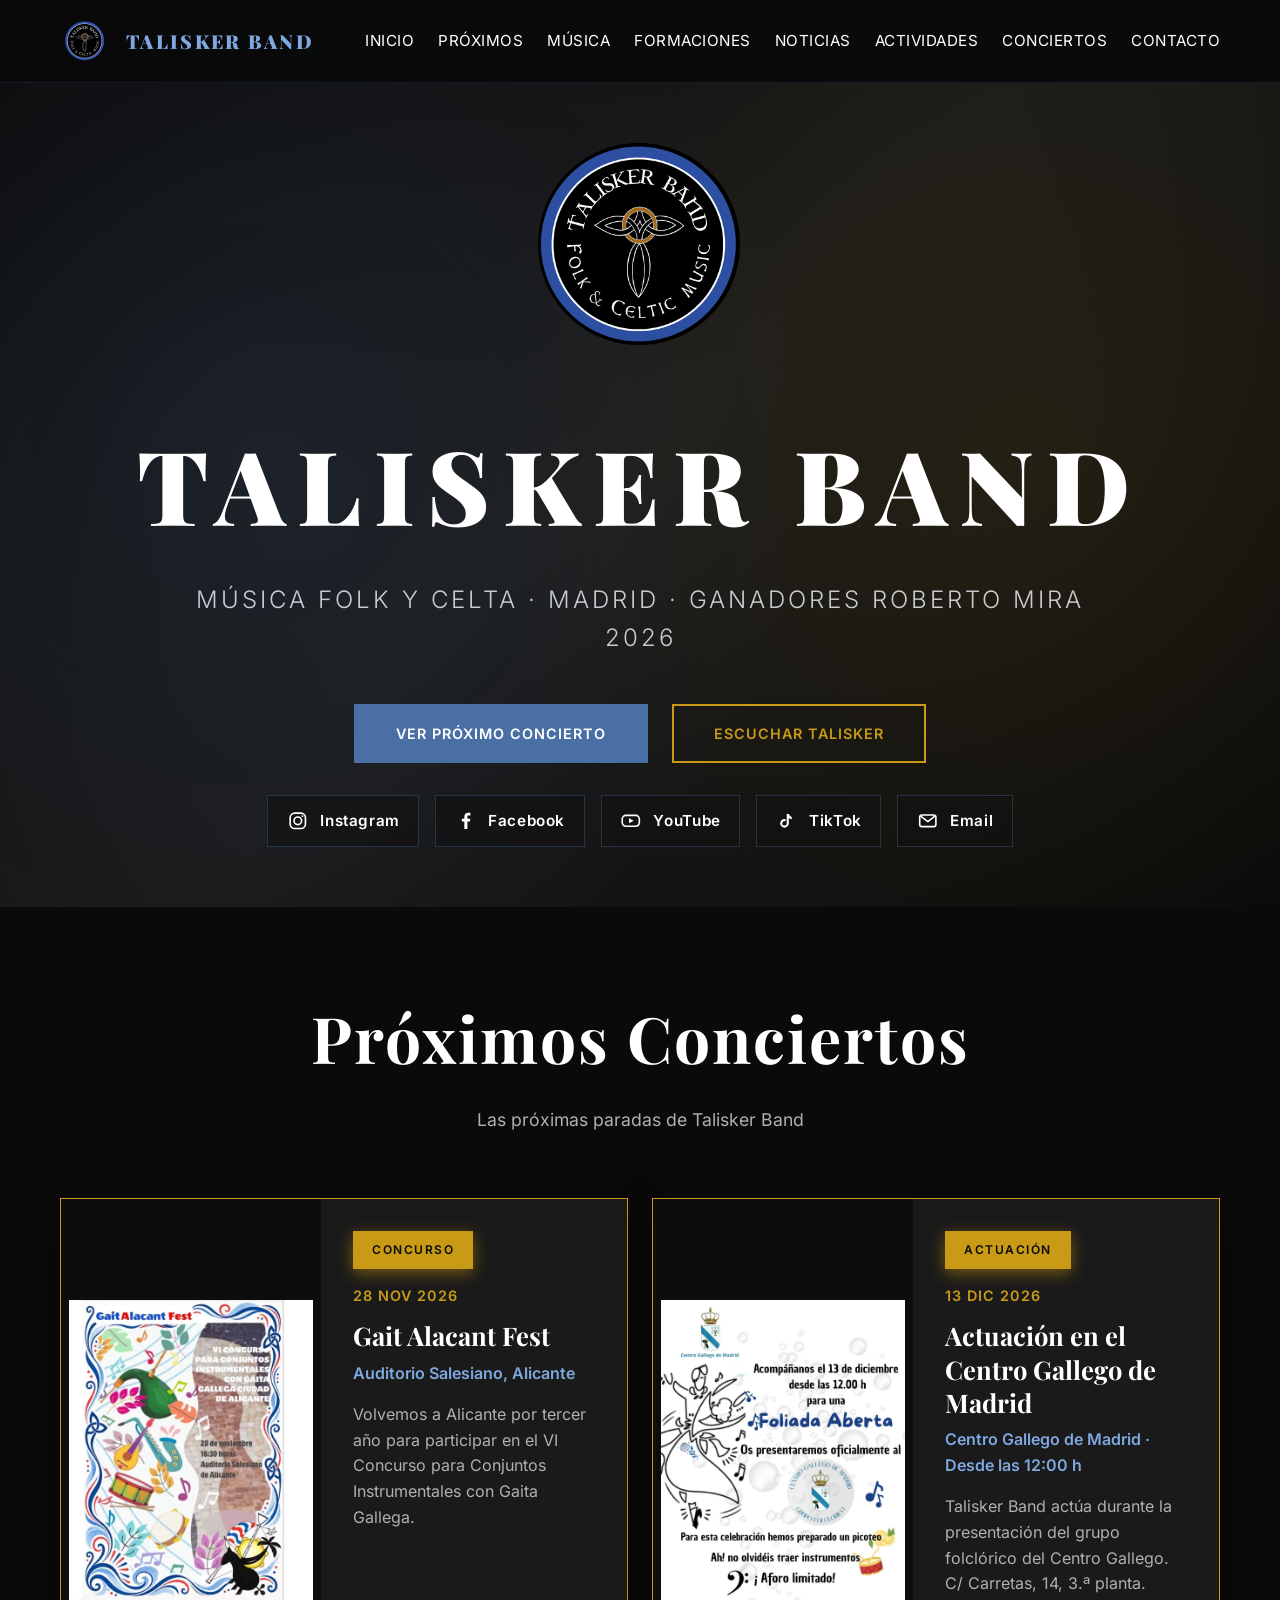
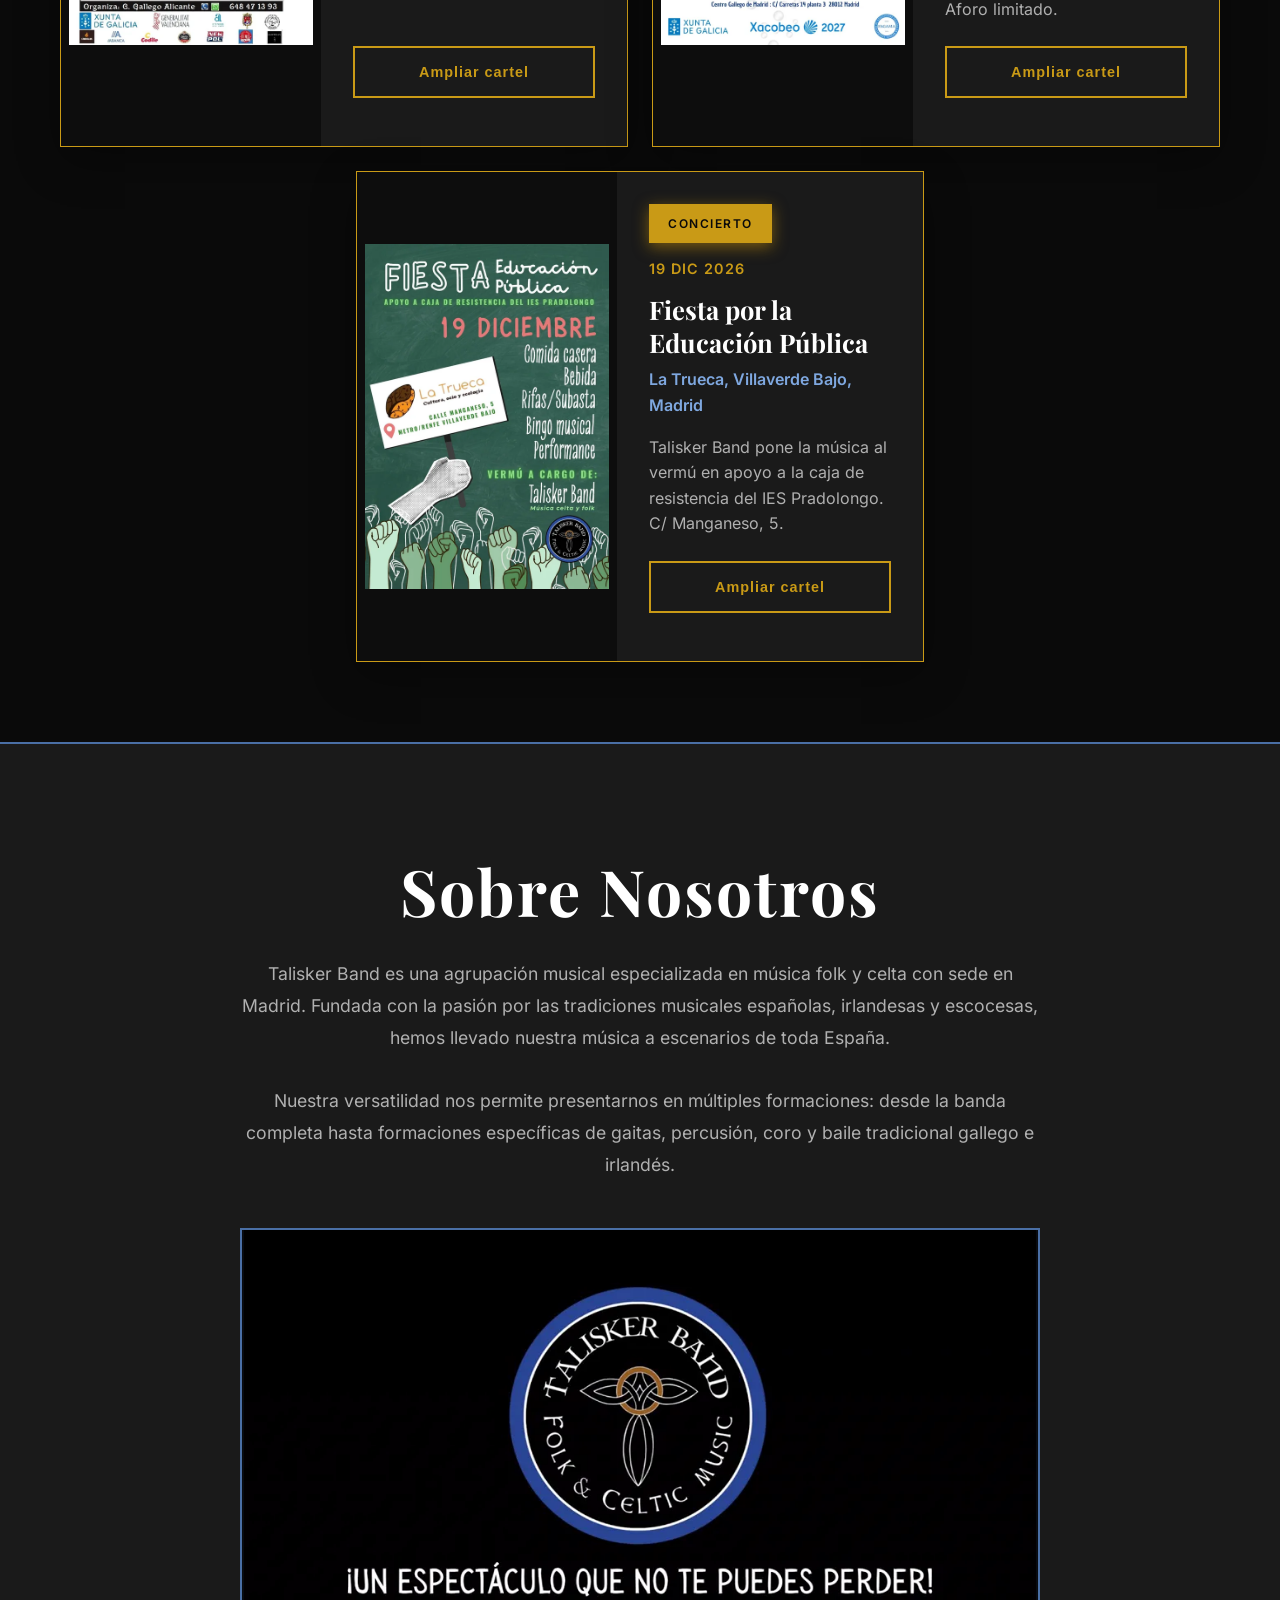
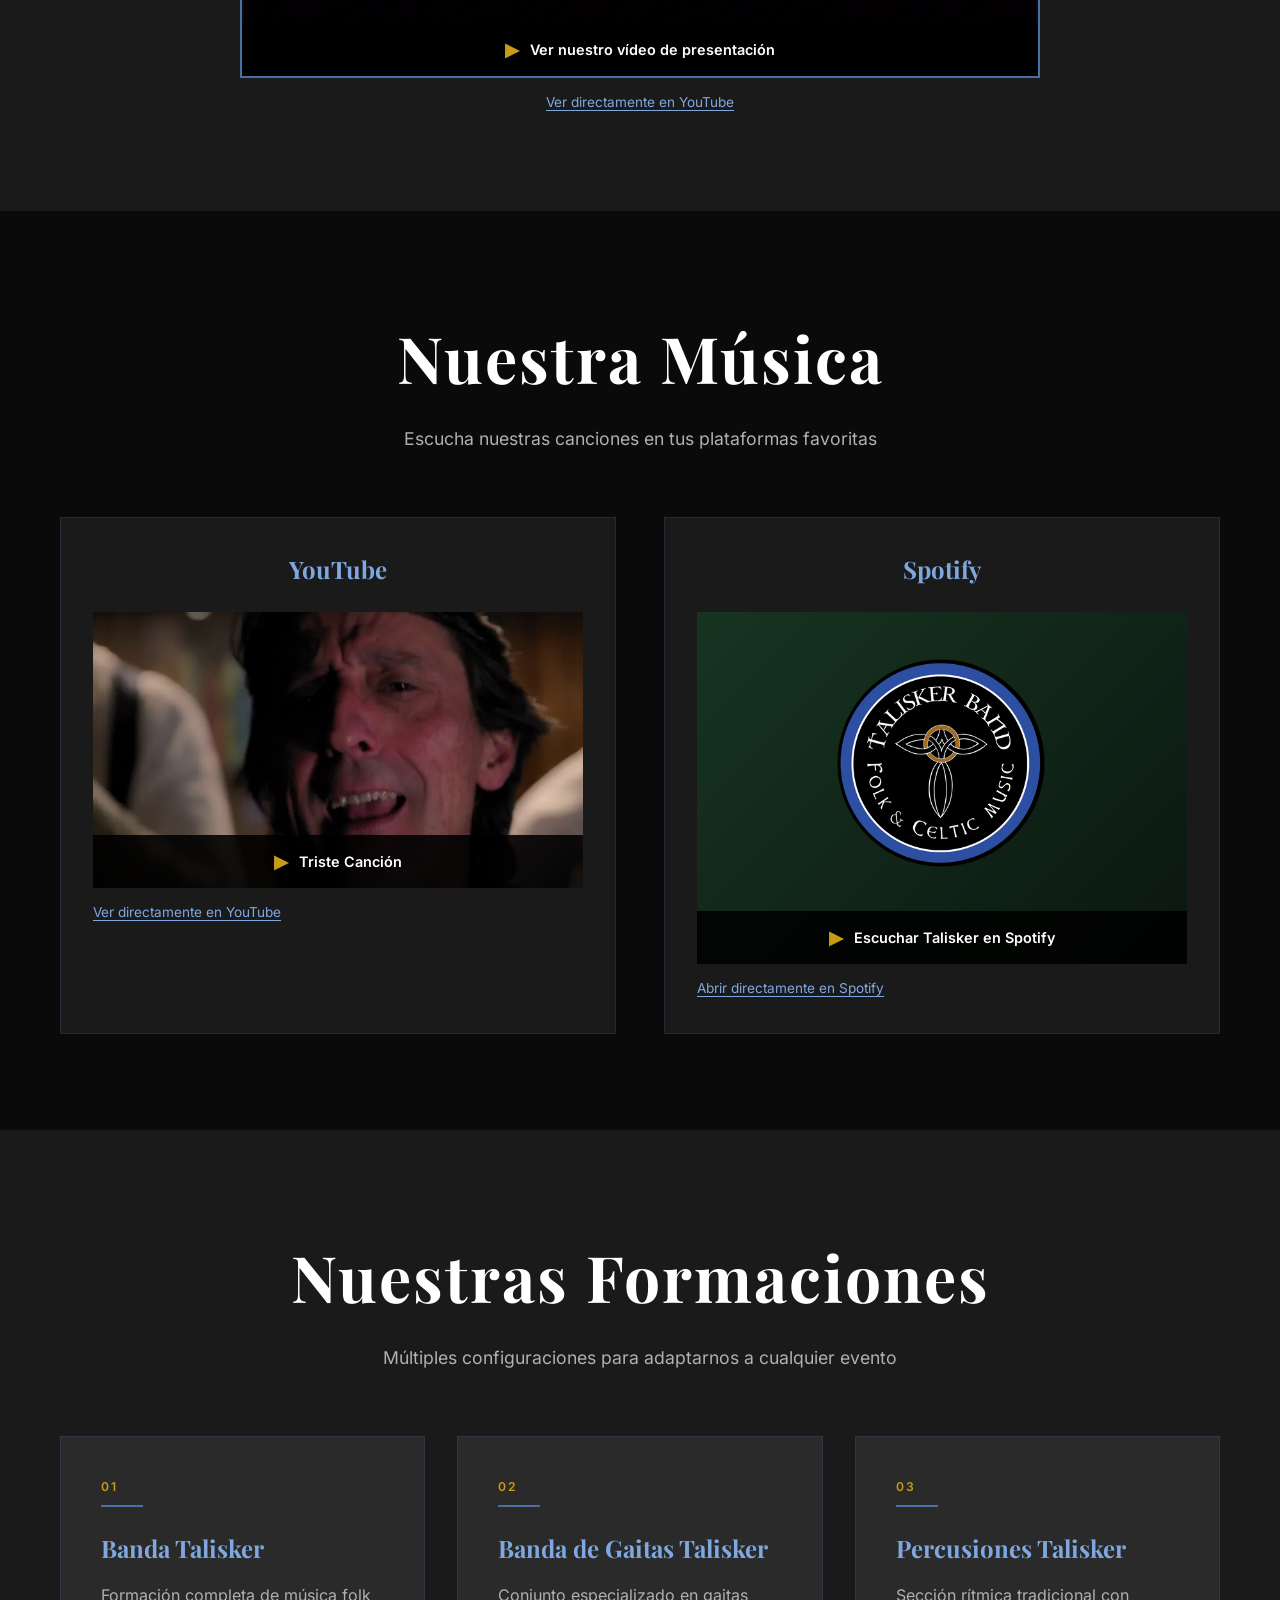
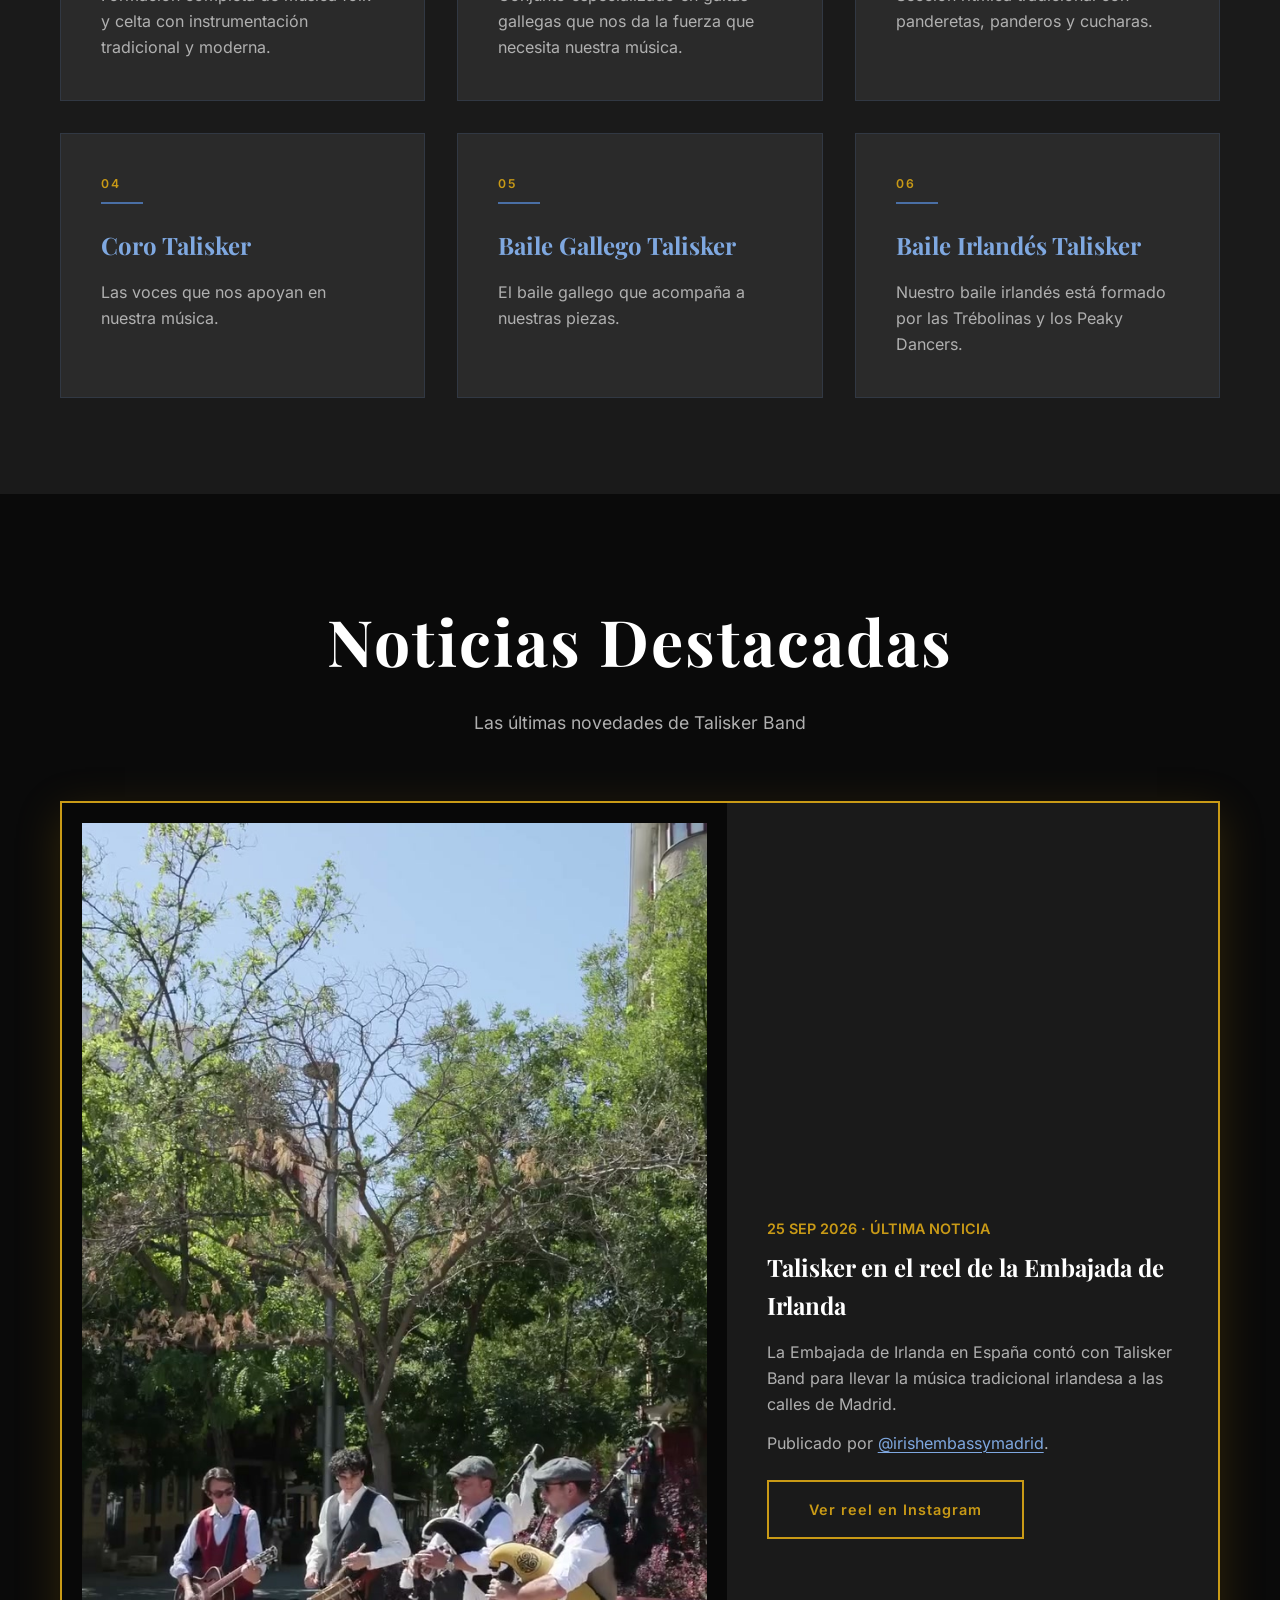
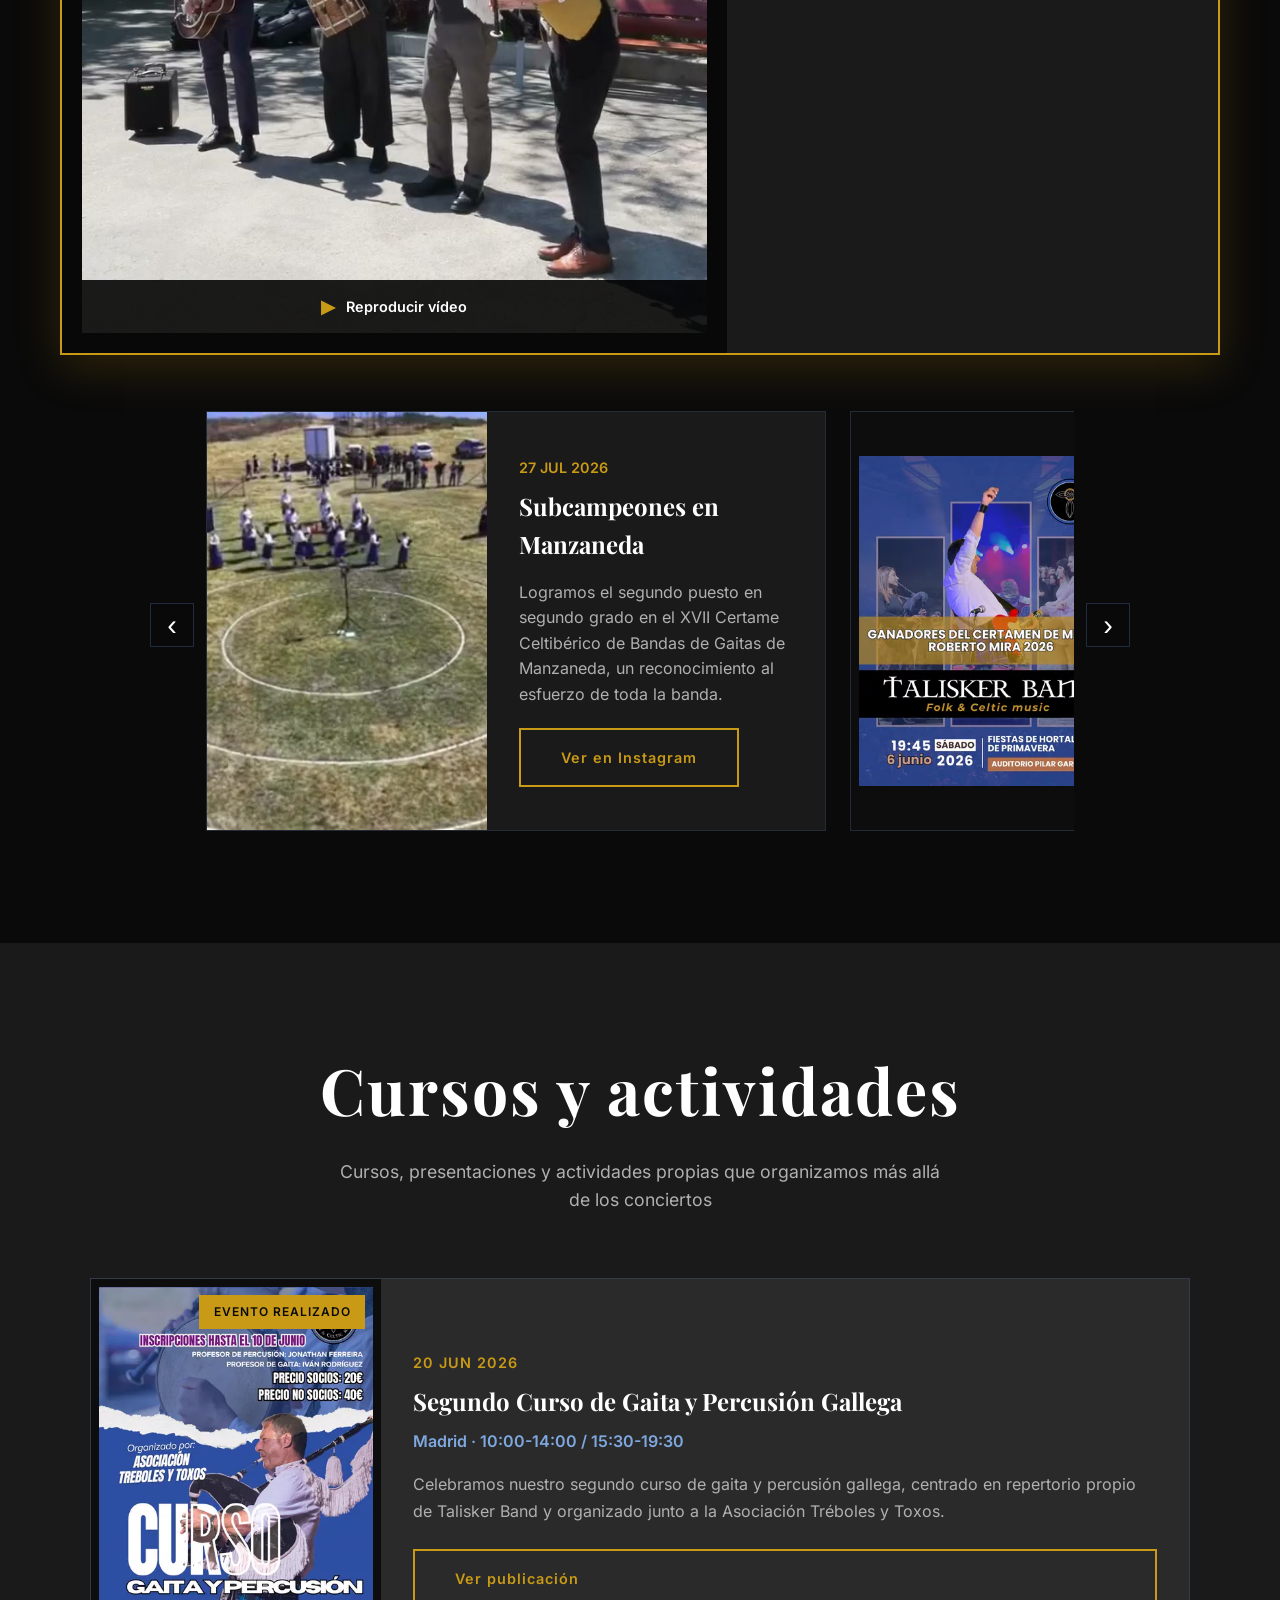
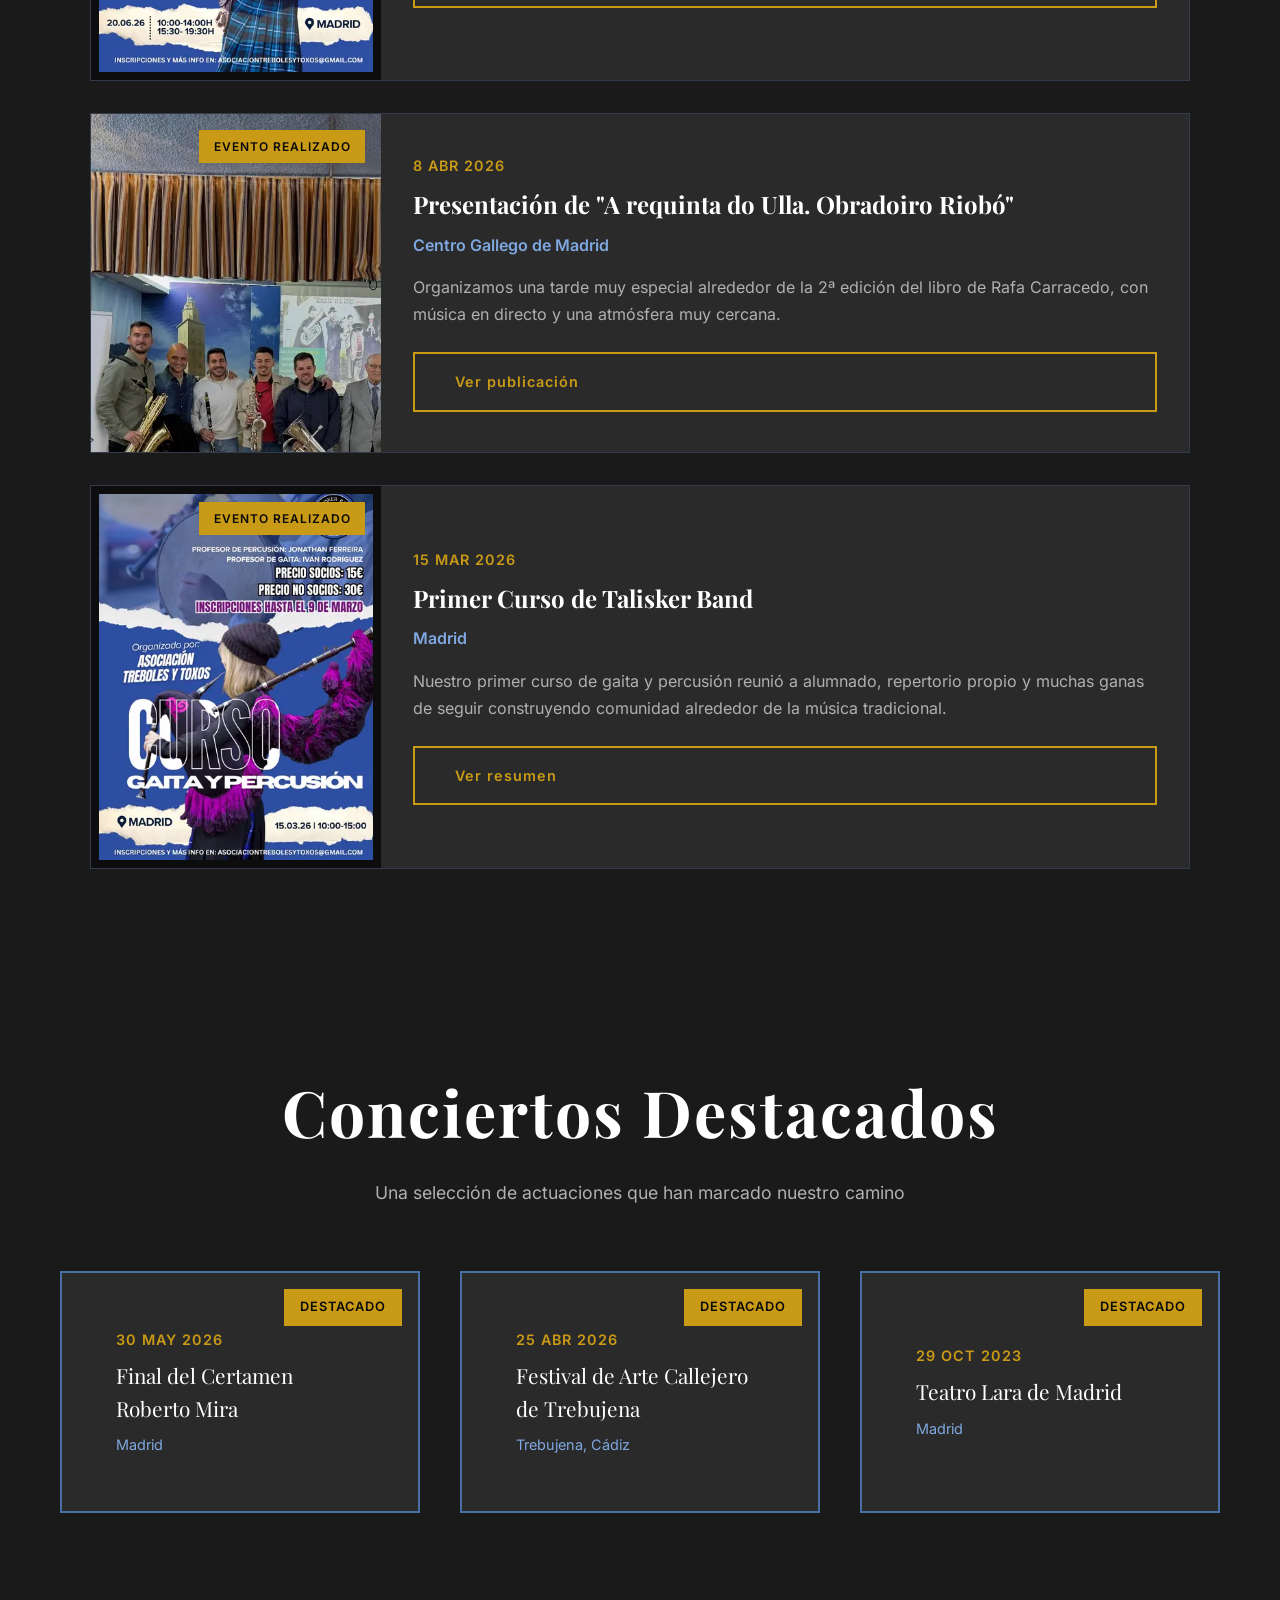
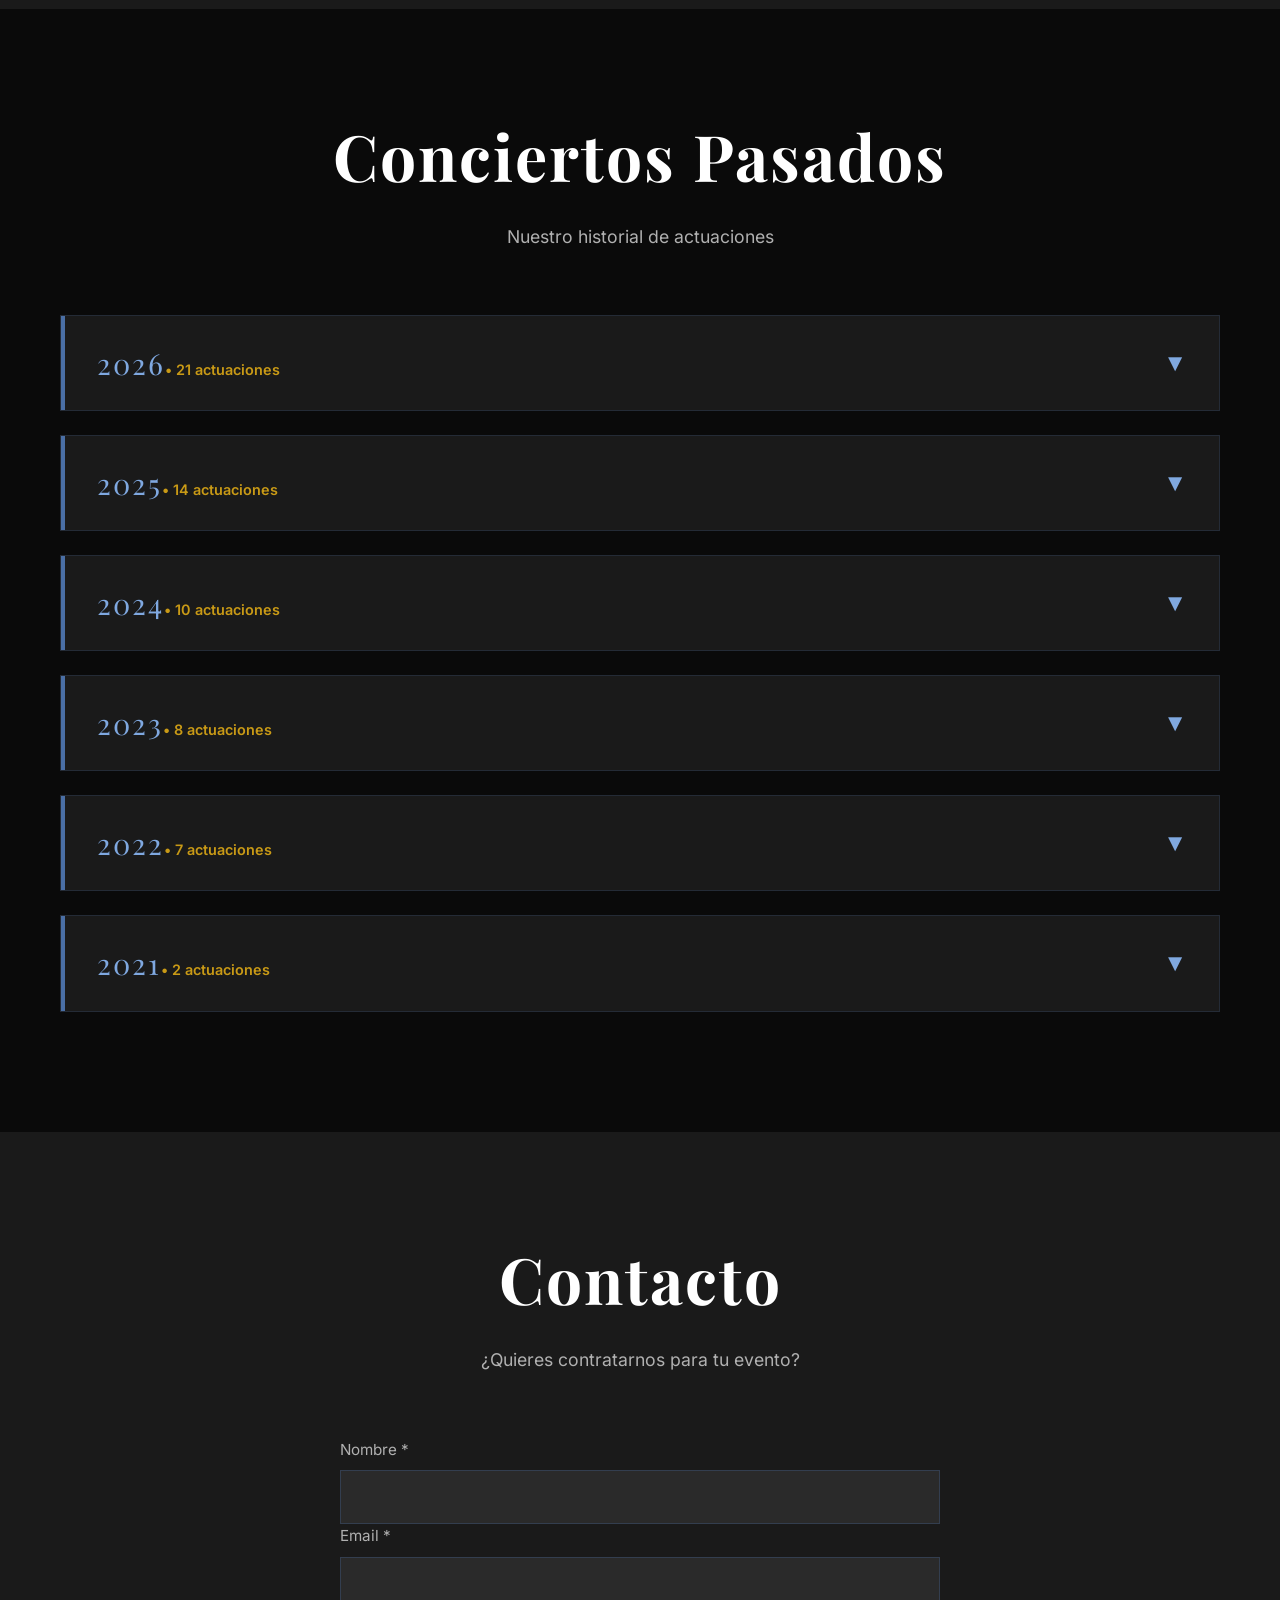
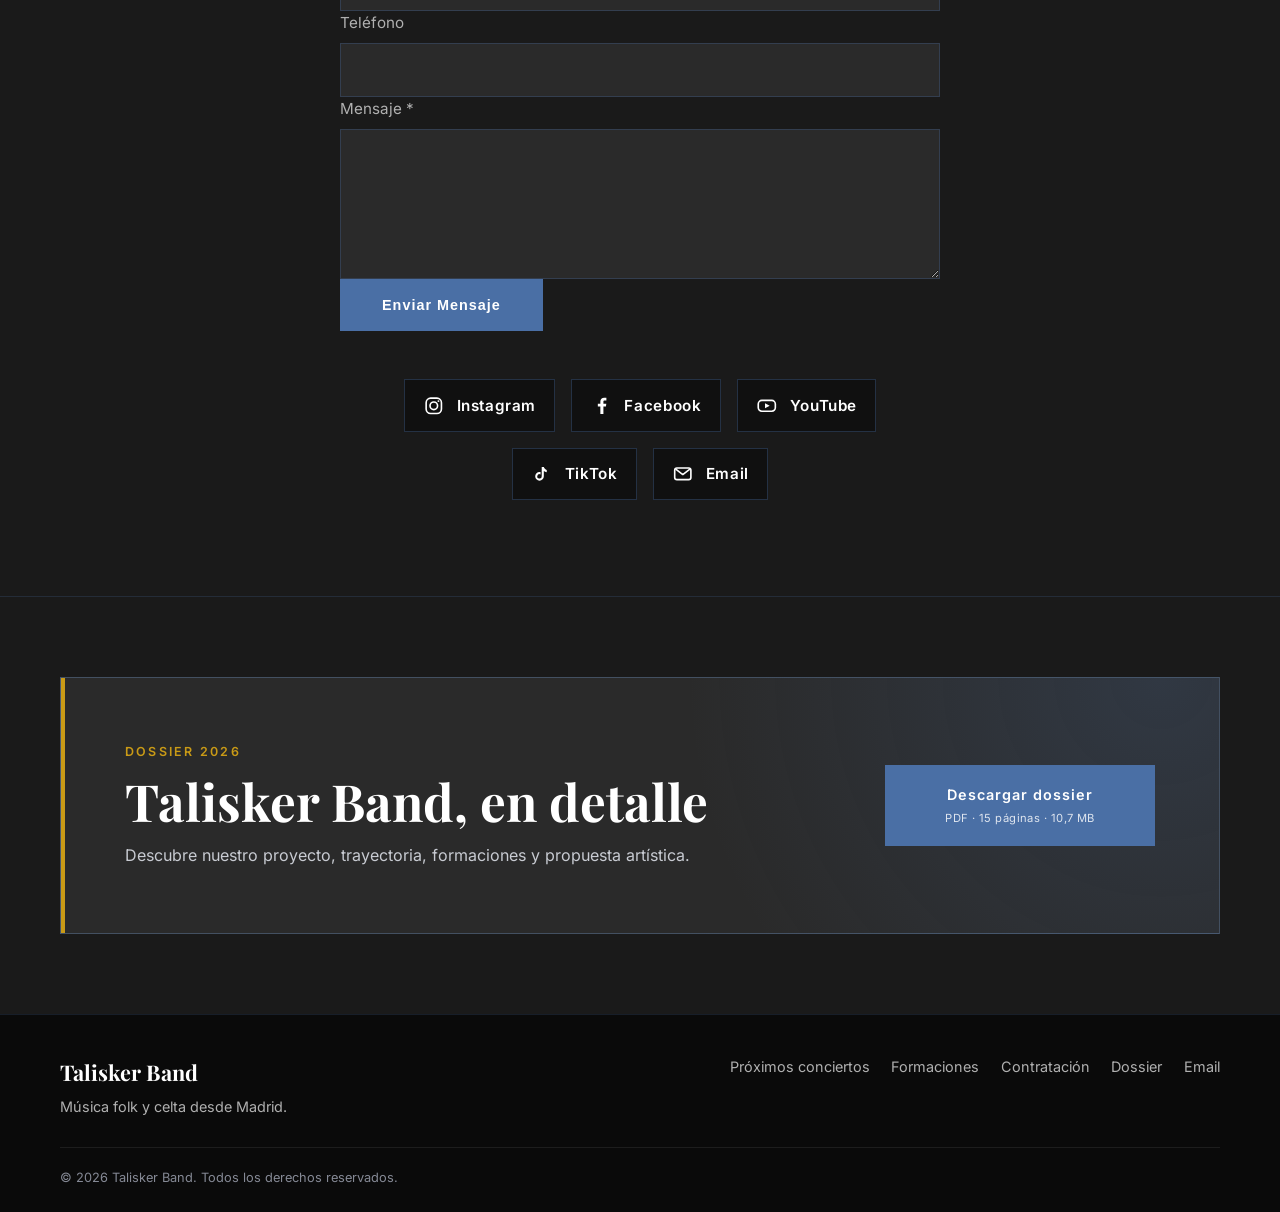
==== commit 43dbed0d: "Actualiza la descripción del Gait Alacant Fest" ====
--- a/index.html
+++ b/index.html
@@ -214,7 +214,7 @@
                     <time class="upcoming-date" datetime="2026-11-28">28 NOV 2026</time>
                     <h3 class="upcoming-title">Gait Alacant Fest</h3>
                     <p class="upcoming-venue">Auditorio Salesiano, Alicante</p>
-                    <p class="upcoming-description">Talisker Band participa en el VI Concurso para Conjuntos Instrumentales con Gaita Gallega. El cartel indica las 16:30 h y la agenda de la Xunta anuncia el concurso a las 17:00 h.</p>
+                    <p class="upcoming-description">Volvemos a Alicante por tercer año para participar en el VI Concurso para Conjuntos Instrumentales con Gaita Gallega.</p>
                     <button type="button"
                             class="btn btn-secondary upcoming-btn"
                             data-poster-src="recursos/proximos/2026-11-28-gait-alacant-fest.jpeg"
